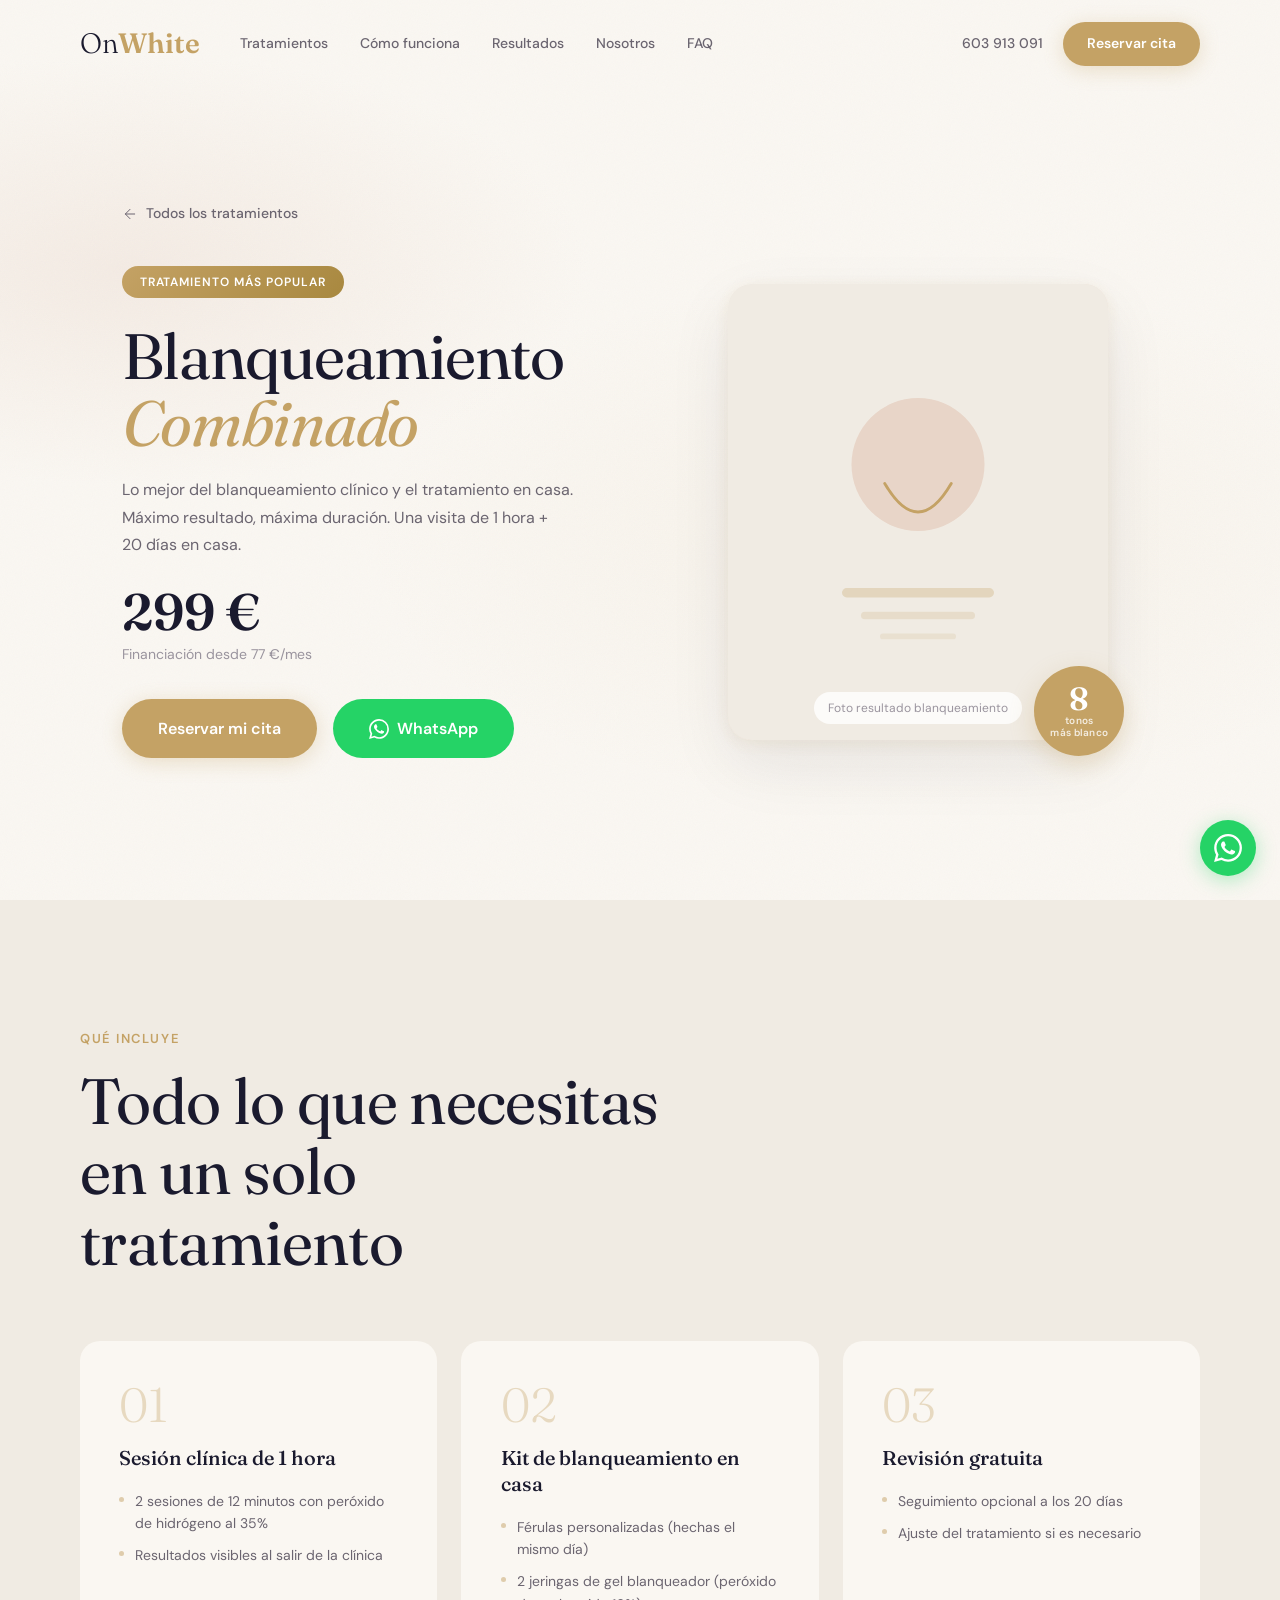
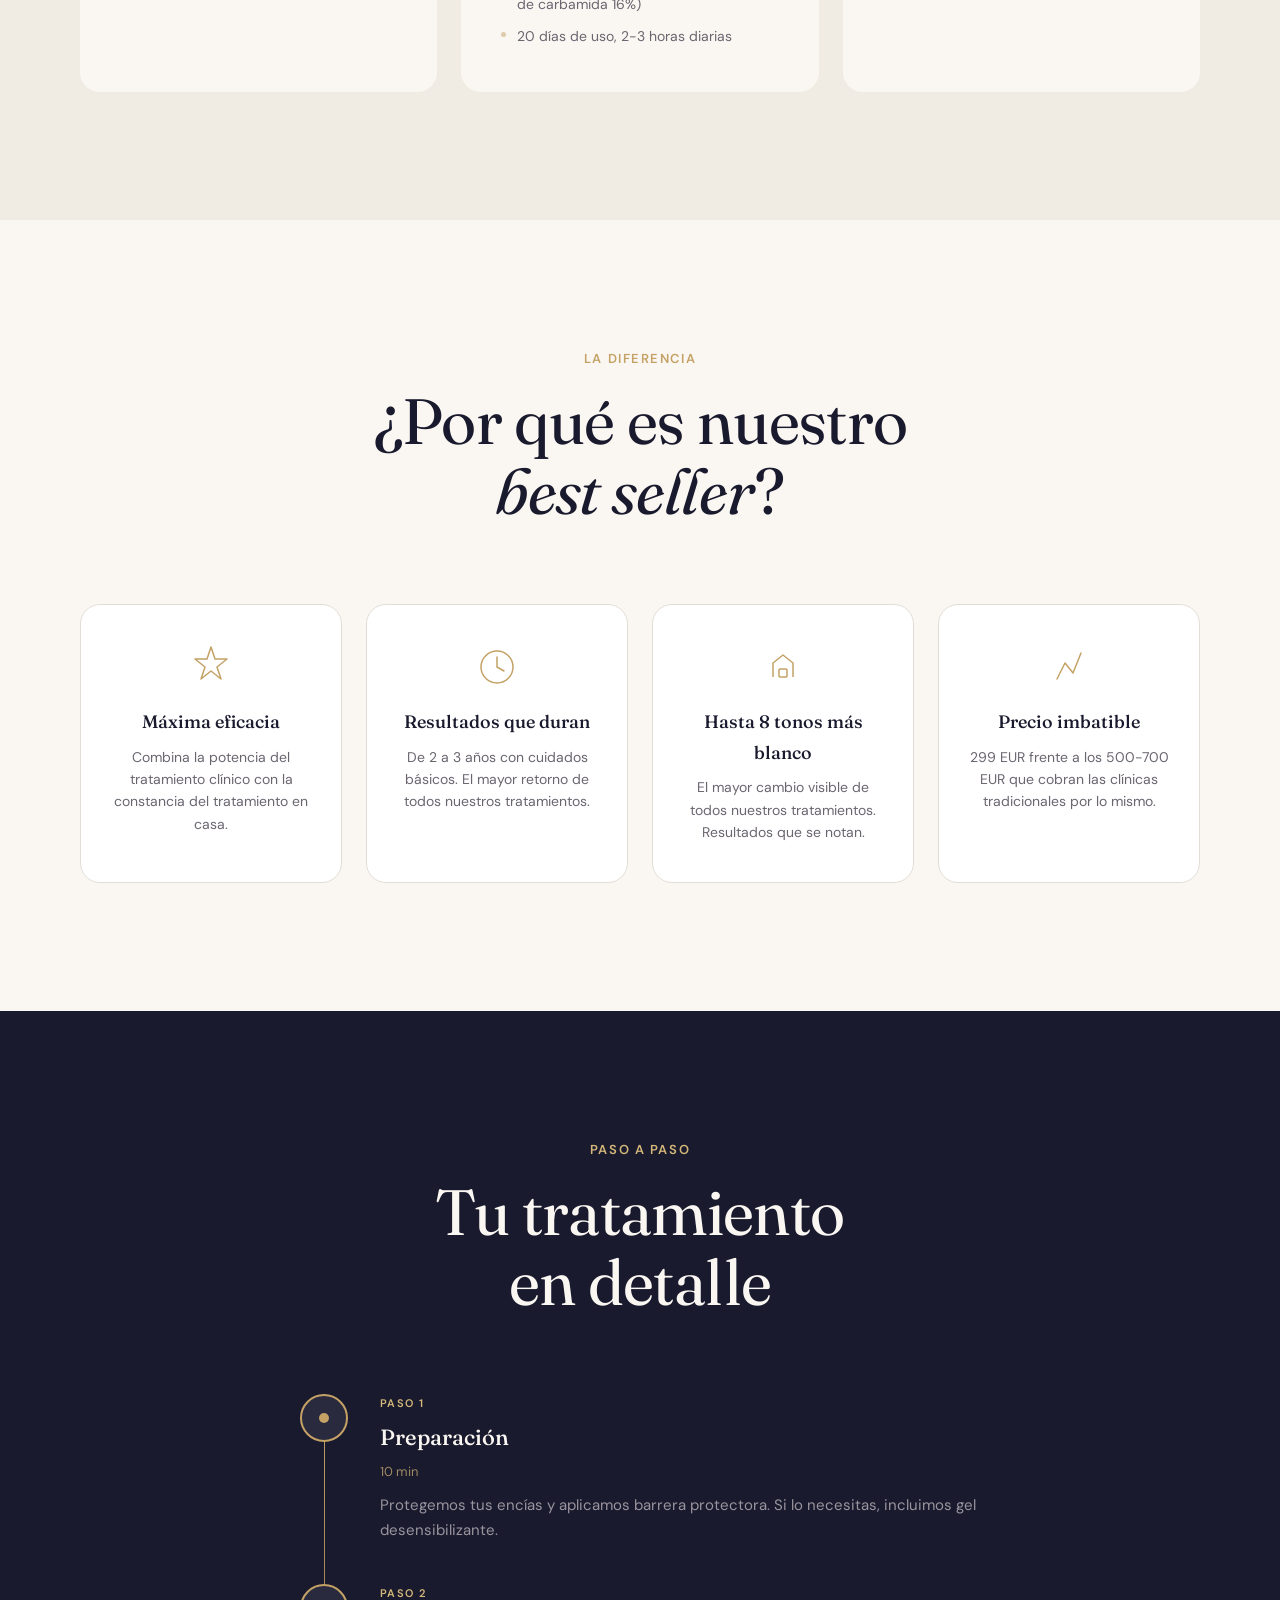
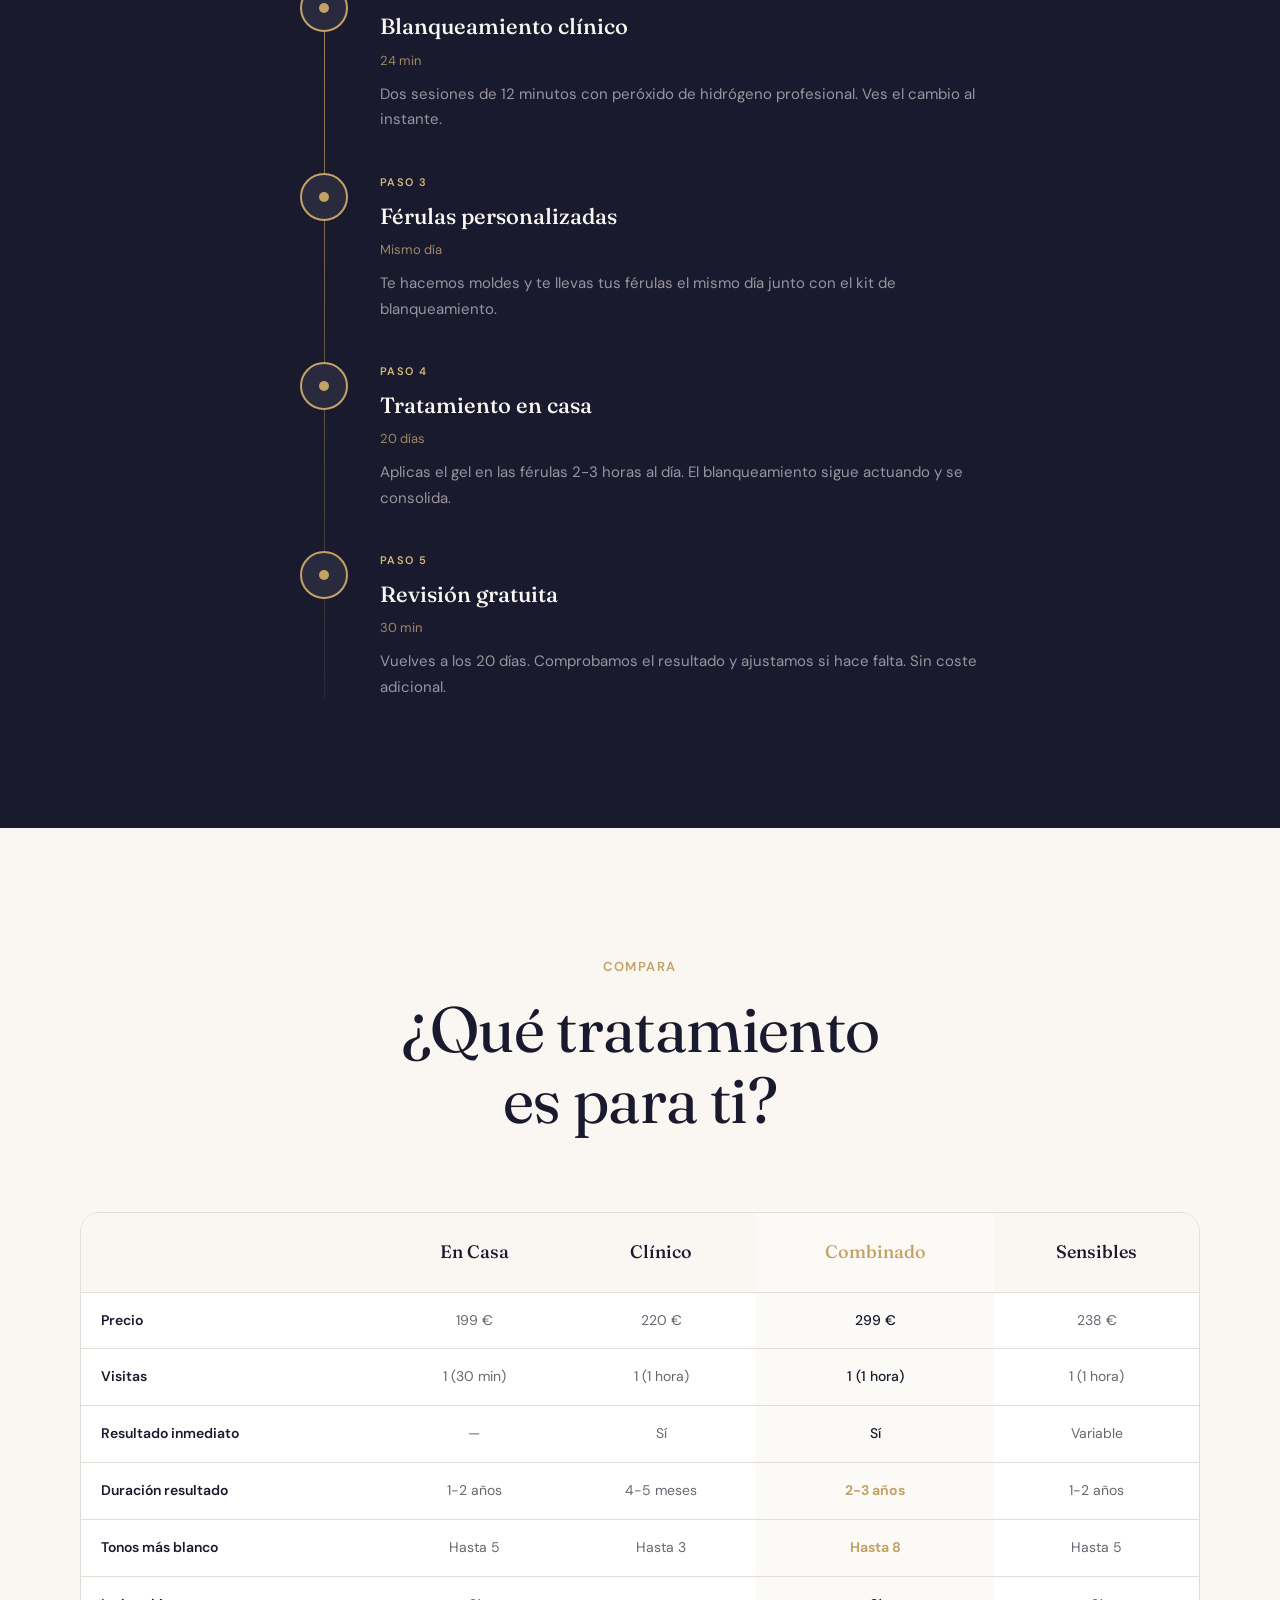
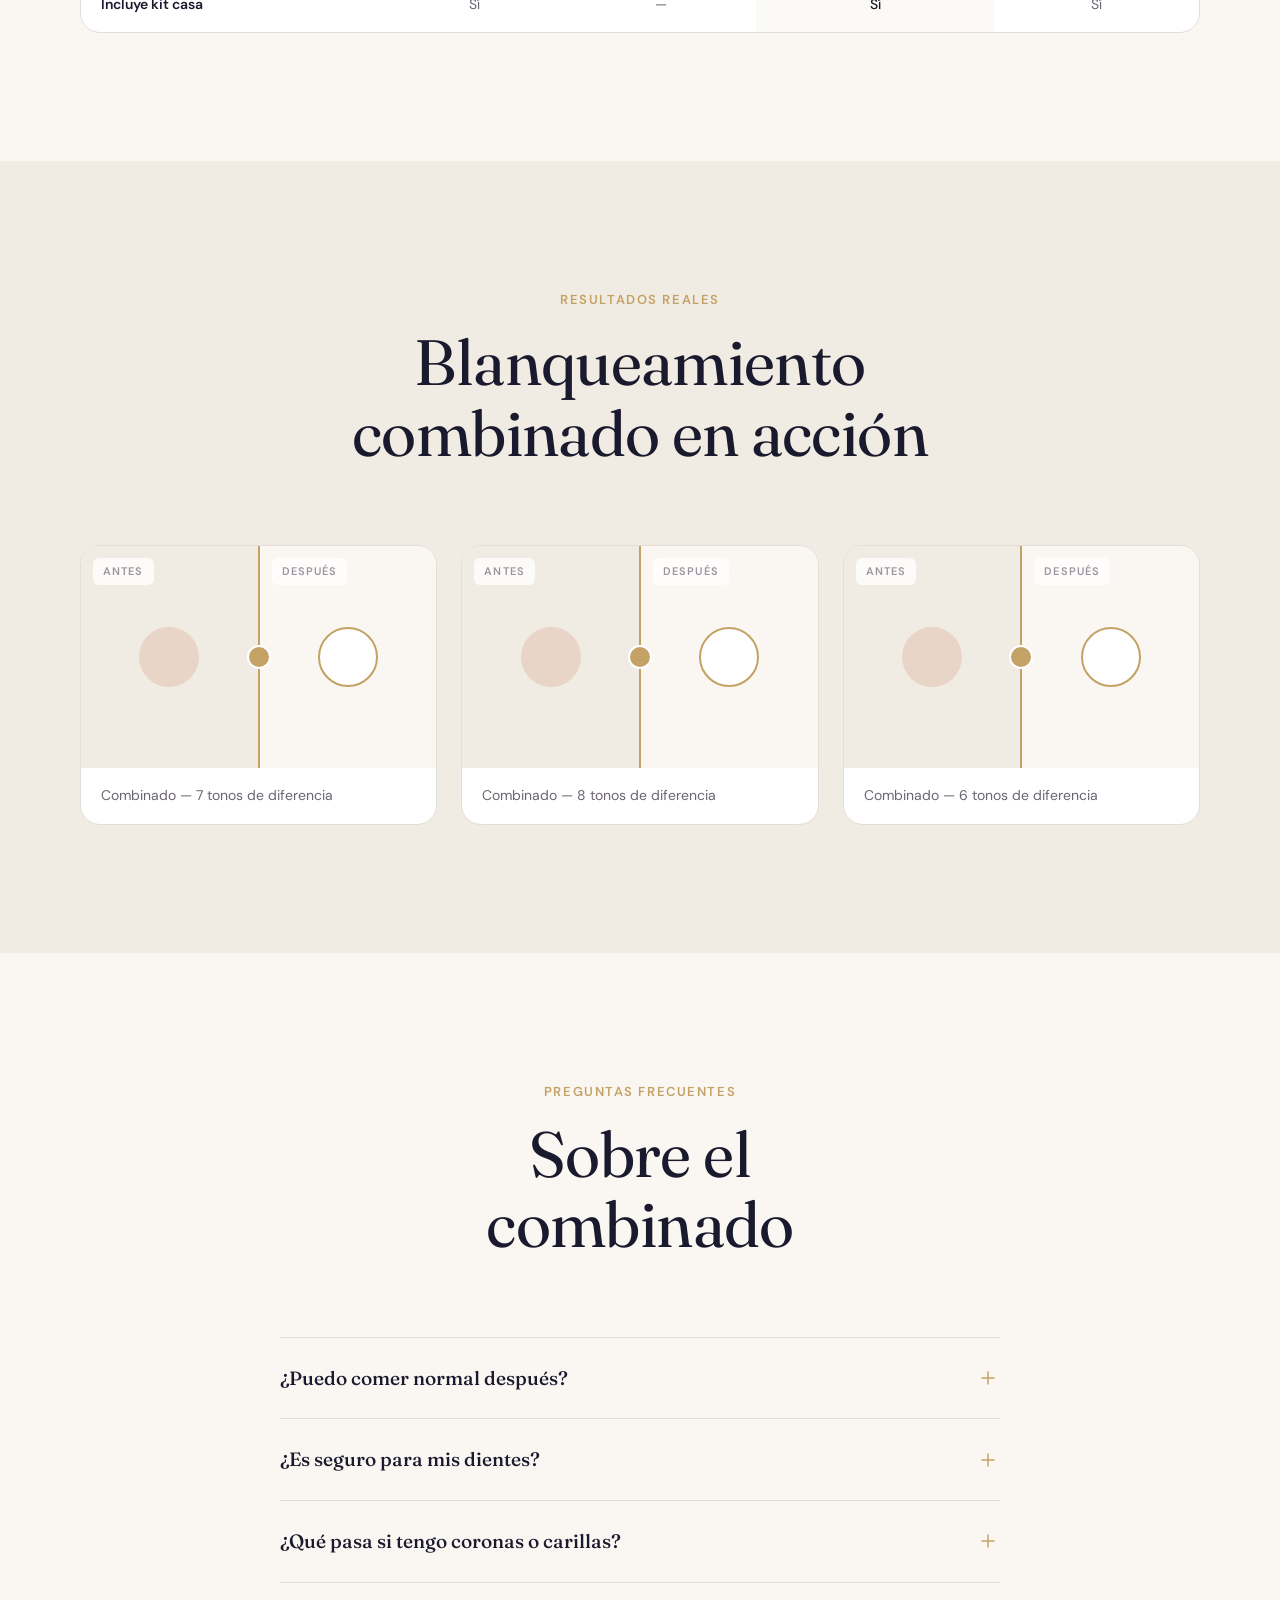
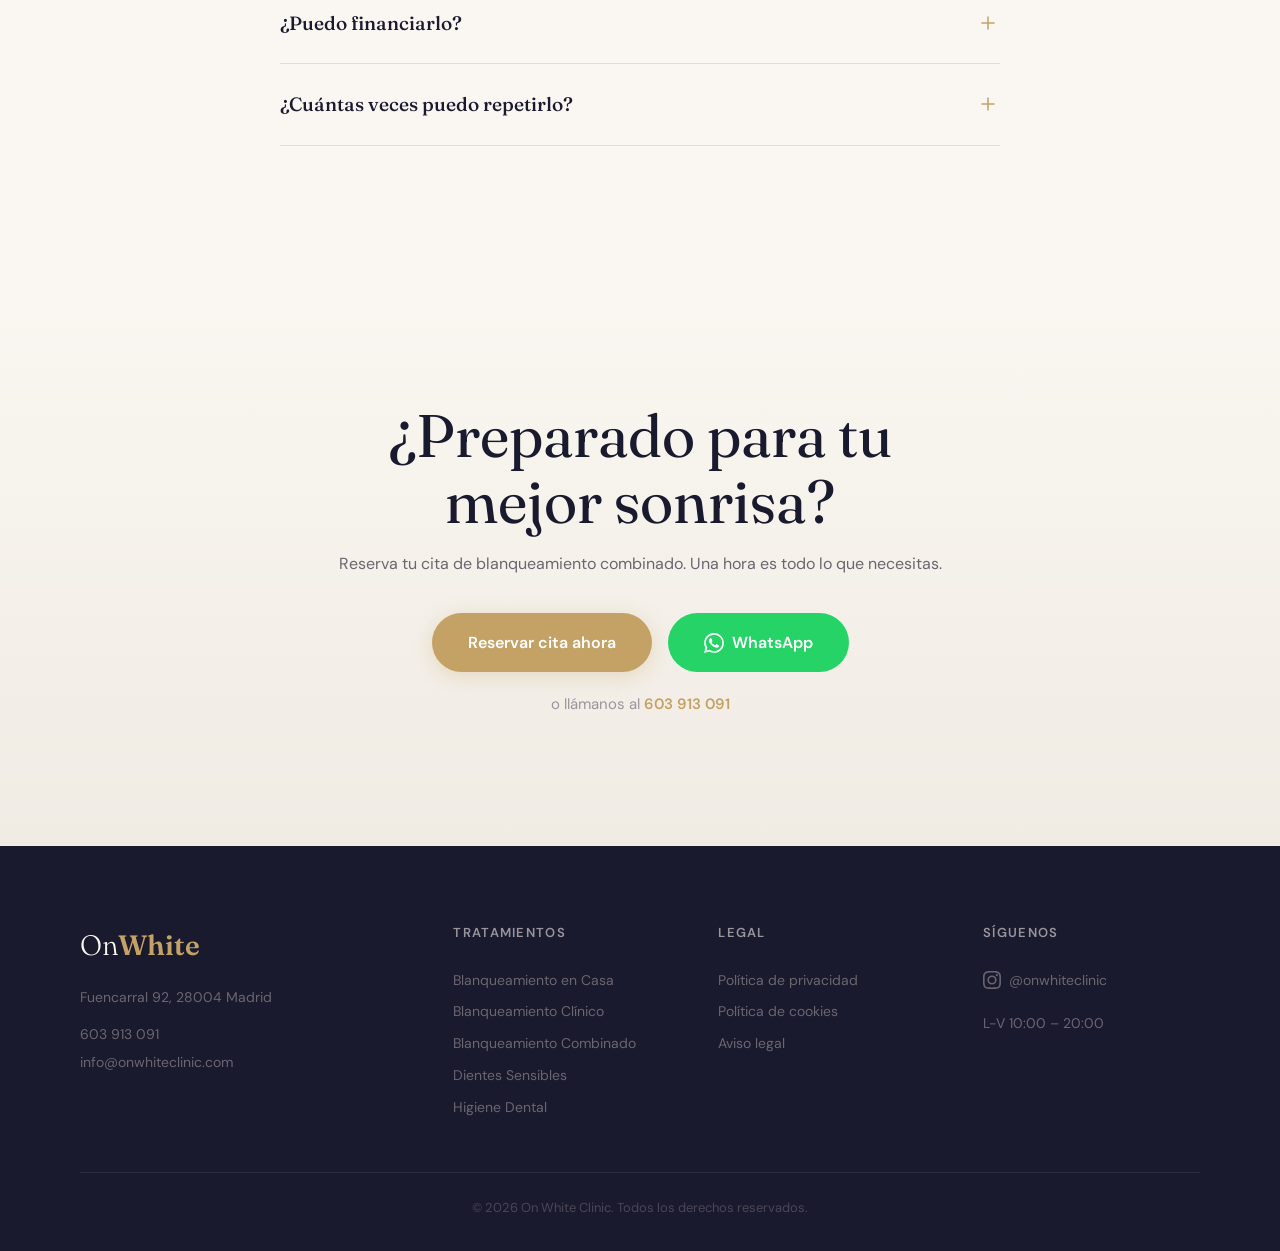
==== prototype/blanqueamiento-combinado.html @ 084575cf "feat: home page + blanqueamiento combinado service page prototype Warm White Luxury design direction" ====
<!DOCTYPE html>
<html lang="es">
<head>
  <meta charset="UTF-8">
  <meta name="viewport" content="width=device-width, initial-scale=1.0">
  <title>Blanqueamiento Combinado — On White Clinic Madrid</title>
  <meta name="description" content="Blanqueamiento combinado: clínico + casa. Hasta 8 tonos más blanco, dura 2-3 años. Desde 299 EUR. Reserva tu cita en On White Clinic Madrid.">
  <link rel="preconnect" href="https://fonts.googleapis.com">
  <link rel="preconnect" href="https://fonts.gstatic.com" crossorigin>
  <link href="https://fonts.googleapis.com/css2?family=Fraunces:ital,opsz,wght@0,9..144,300;0,9..144,400;0,9..144,500;0,9..144,600;0,9..144,700;1,9..144,400;1,9..144,500&family=DM+Sans:ital,wght@0,400;0,500;0,600;0,700;1,400&display=swap" rel="stylesheet">
  <link rel="stylesheet" href="styles.css">
  <link rel="stylesheet" href="service.css">
</head>
<body>

  <!-- Sticky Booking Bar (mobile) -->
  <div class="booking-bar" id="bookingBar">
    <span class="booking-bar__text">Combinado — 299 €</span>
    <a href="#reservar" class="booking-bar__cta">Reservar cita</a>
  </div>

  <!-- Navigation -->
  <header class="header" id="header">
    <div class="header__inner">
      <a href="index.html" class="header__logo">
        <span class="logo-on">On</span><span class="logo-white">White</span>
      </a>
      <nav class="header__nav" id="mainNav">
        <a href="index.html#tratamientos" class="nav-link">Tratamientos</a>
        <a href="index.html#como-funciona" class="nav-link">Cómo funciona</a>
        <a href="index.html#resultados" class="nav-link">Resultados</a>
        <a href="index.html#nosotros" class="nav-link">Nosotros</a>
        <a href="index.html#faq" class="nav-link">FAQ</a>
      </nav>
      <div class="header__actions">
        <a href="tel:+34603913091" class="header__phone">603 913 091</a>
        <a href="#reservar" class="btn btn--gold btn--sm">Reservar cita</a>
      </div>
      <button class="header__burger" id="burger" aria-label="Menú">
        <span></span><span></span><span></span>
      </button>
    </div>
  </header>

  <!-- Mobile Menu -->
  <div class="mobile-menu" id="mobileMenu">
    <nav class="mobile-menu__nav">
      <a href="index.html#tratamientos" class="mobile-menu__link">Tratamientos</a>
      <a href="index.html#como-funciona" class="mobile-menu__link">Cómo funciona</a>
      <a href="index.html#resultados" class="mobile-menu__link">Resultados</a>
      <a href="index.html#nosotros" class="mobile-menu__link">Nosotros</a>
      <a href="index.html#faq" class="mobile-menu__link">FAQ</a>
      <a href="#reservar" class="btn btn--gold btn--lg mobile-menu__cta">Reservar cita</a>
    </nav>
  </div>

  <main>

    <!-- Service Hero -->
    <section class="service-hero">
      <div class="service-hero__texture"></div>
      <div class="container">
        <a href="index.html#tratamientos" class="service-hero__back reveal-up">
          <svg viewBox="0 0 24 24" fill="none" width="16" height="16"><path d="M19 12H5M12 19l-7-7 7-7" stroke="currentColor" stroke-width="1.5" stroke-linecap="round" stroke-linejoin="round"/></svg>
          Todos los tratamientos
        </a>
        <div class="service-hero__grid">
          <div class="service-hero__content">
            <div class="service-hero__badge reveal-up">Tratamiento más popular</div>
            <h1 class="service-hero__title reveal-up" style="animation-delay:.08s">Blanqueamiento<br><span class="service-hero__title-accent">Combinado</span></h1>
            <p class="service-hero__desc reveal-up" style="animation-delay:.16s">Lo mejor del blanqueamiento clínico y el tratamiento en casa. Máximo resultado, máxima duración. Una visita de 1&nbsp;hora + 20&nbsp;días en casa.</p>
            <div class="service-hero__pricing reveal-up" style="animation-delay:.24s">
              <div class="service-hero__price">
                <span class="service-hero__amount">299 €</span>
                <span class="service-hero__finance">Financiación desde 77 €/mes</span>
              </div>
            </div>
            <div class="service-hero__ctas reveal-up" style="animation-delay:.32s">
              <a href="#reservar" class="btn btn--gold btn--lg">Reservar mi cita</a>
              <a href="https://wa.me/34603913091" class="btn btn--whatsapp btn--lg" target="_blank" rel="noopener">
                <svg viewBox="0 0 24 24" fill="currentColor" width="20" height="20"><path d="M17.472 14.382c-.297-.149-1.758-.867-2.03-.967-.273-.099-.471-.148-.67.15-.197.297-.767.966-.94 1.164-.173.199-.347.223-.644.075-.297-.15-1.255-.463-2.39-1.475-.883-.788-1.48-1.761-1.653-2.059-.173-.297-.018-.458.13-.606.134-.133.298-.347.446-.52.149-.174.198-.298.298-.497.099-.198.05-.371-.025-.52-.075-.149-.669-1.612-.916-2.207-.242-.579-.487-.5-.669-.51-.173-.008-.371-.01-.57-.01-.198 0-.52.074-.792.372-.272.297-1.04 1.016-1.04 2.479 0 1.462 1.065 2.875 1.213 3.074.149.198 2.096 3.2 5.077 4.487.709.306 1.262.489 1.694.625.712.227 1.36.195 1.871.118.571-.085 1.758-.719 2.006-1.413.248-.694.248-1.289.173-1.413-.074-.124-.272-.198-.57-.347m-5.421 7.403h-.004a9.87 9.87 0 01-5.031-1.378l-.361-.214-3.741.982.998-3.648-.235-.374a9.86 9.86 0 01-1.51-5.26c.001-5.45 4.436-9.884 9.888-9.884 2.64 0 5.122 1.03 6.988 2.898a9.825 9.825 0 012.893 6.994c-.003 5.45-4.437 9.884-9.885 9.884m8.413-18.297A11.815 11.815 0 0012.05 0C5.495 0 .16 5.335.157 11.892c0 2.096.547 4.142 1.588 5.945L.057 24l6.305-1.654a11.882 11.882 0 005.683 1.448h.005c6.554 0 11.89-5.335 11.893-11.893a11.821 11.821 0 00-3.48-8.413z"/></svg>
                WhatsApp
              </a>
            </div>
          </div>
          <div class="service-hero__visual reveal-up" style="animation-delay:.2s">
            <div class="service-hero__image">
              <div class="service-hero__image-inner">
                <svg viewBox="0 0 400 480" fill="none" xmlns="http://www.w3.org/2000/svg">
                  <rect width="400" height="480" rx="24" fill="#F0EBE3"/>
                  <circle cx="200" cy="190" r="70" fill="#E8D5C8"/>
                  <path d="M165 210 Q200 270 235 210" stroke="#C4A265" stroke-width="3" fill="none" stroke-linecap="round"/>
                  <rect x="120" y="320" width="160" height="10" rx="5" fill="#C4A265" opacity="0.3"/>
                  <rect x="140" y="345" width="120" height="8" rx="4" fill="#C4A265" opacity="0.2"/>
                  <rect x="160" y="368" width="80" height="6" rx="3" fill="#C4A265" opacity="0.15"/>
                </svg>
                <span class="service-hero__image-label">Foto resultado blanqueamiento</span>
              </div>
              <div class="service-hero__image-badge">
                <span class="service-hero__image-badge-number">8</span>
                <span class="service-hero__image-badge-text">tonos<br>más blanco</span>
              </div>
            </div>
          </div>
        </div>
      </div>
    </section>

    <!-- What's Included -->
    <section class="section section--cream">
      <div class="container">
        <div class="section-header section-header--left">
          <p class="section-tag reveal-up">Qué incluye</p>
          <h2 class="section-title reveal-up" style="animation-delay:.08s">Todo lo que necesitas<br>en un solo tratamiento</h2>
        </div>
        <div class="includes-grid">
          <div class="include-card reveal-up" style="animation-delay:.08s">
            <div class="include-card__number">01</div>
            <div class="include-card__content">
              <h3 class="include-card__title">Sesión clínica de 1 hora</h3>
              <ul class="include-card__list">
                <li>2 sesiones de 12 minutos con peróxido de hidrógeno al 35%</li>
                <li>Resultados visibles al salir de la clínica</li>
              </ul>
            </div>
          </div>
          <div class="include-card reveal-up" style="animation-delay:.16s">
            <div class="include-card__number">02</div>
            <div class="include-card__content">
              <h3 class="include-card__title">Kit de blanqueamiento en casa</h3>
              <ul class="include-card__list">
                <li>Férulas personalizadas (hechas el mismo día)</li>
                <li>2 jeringas de gel blanqueador (peróxido de carbamida 16%)</li>
                <li>20 días de uso, 2-3 horas diarias</li>
              </ul>
            </div>
          </div>
          <div class="include-card reveal-up" style="animation-delay:.24s">
            <div class="include-card__number">03</div>
            <div class="include-card__content">
              <h3 class="include-card__title">Revisión gratuita</h3>
              <ul class="include-card__list">
                <li>Seguimiento opcional a los 20 días</li>
                <li>Ajuste del tratamiento si es necesario</li>
              </ul>
            </div>
          </div>
        </div>
      </div>
    </section>

    <!-- Why Combinado -->
    <section class="section">
      <div class="container">
        <div class="section-header">
          <p class="section-tag reveal-up">La diferencia</p>
          <h2 class="section-title reveal-up" style="animation-delay:.08s">¿Por qué es nuestro<br><em>best seller</em>?</h2>
        </div>
        <div class="why-grid">
          <div class="why-card reveal-up" style="animation-delay:.08s">
            <div class="why-card__icon">
              <svg viewBox="0 0 48 48" fill="none"><path d="M24 4l4 12h12l-10 8 4 12-10-8-10 8 4-12L8 16h12z" stroke="currentColor" stroke-width="1.5" stroke-linejoin="round"/></svg>
            </div>
            <h3 class="why-card__title">Máxima eficacia</h3>
            <p class="why-card__desc">Combina la potencia del tratamiento clínico con la constancia del tratamiento en casa.</p>
          </div>
          <div class="why-card reveal-up" style="animation-delay:.16s">
            <div class="why-card__icon">
              <svg viewBox="0 0 48 48" fill="none"><circle cx="24" cy="24" r="16" stroke="currentColor" stroke-width="1.5"/><path d="M24 14v10l7 4" stroke="currentColor" stroke-width="1.5" stroke-linecap="round"/></svg>
            </div>
            <h3 class="why-card__title">Resultados que duran</h3>
            <p class="why-card__desc">De 2 a 3 años con cuidados básicos. El mayor retorno de todos nuestros tratamientos.</p>
          </div>
          <div class="why-card reveal-up" style="animation-delay:.24s">
            <div class="why-card__icon">
              <svg viewBox="0 0 48 48" fill="none"><path d="M14 34V20l10-8 10 8v14" stroke="currentColor" stroke-width="1.5" stroke-linejoin="round"/><rect x="20" y="26" width="8" height="8" rx="1" stroke="currentColor" stroke-width="1.5"/></svg>
            </div>
            <h3 class="why-card__title">Hasta 8 tonos más blanco</h3>
            <p class="why-card__desc">El mayor cambio visible de todos nuestros tratamientos. Resultados que se notan.</p>
          </div>
          <div class="why-card reveal-up" style="animation-delay:.32s">
            <div class="why-card__icon">
              <svg viewBox="0 0 48 48" fill="none"><path d="M12 36l8-16 8 10 8-20" stroke="currentColor" stroke-width="1.5" stroke-linecap="round" stroke-linejoin="round"/></svg>
            </div>
            <h3 class="why-card__title">Precio imbatible</h3>
            <p class="why-card__desc">299 EUR frente a los 500-700 EUR que cobran las clínicas tradicionales por lo mismo.</p>
          </div>
        </div>
      </div>
    </section>

    <!-- Step by Step -->
    <section class="section section--dark">
      <div class="container">
        <div class="section-header">
          <p class="section-tag section-tag--gold reveal-up">Paso a paso</p>
          <h2 class="section-title section-title--light reveal-up" style="animation-delay:.08s">Tu tratamiento<br>en detalle</h2>
        </div>
        <div class="timeline">
          <div class="timeline__line"></div>
          <div class="timeline__item reveal-up" style="animation-delay:.08s">
            <div class="timeline__dot"></div>
            <div class="timeline__card">
              <span class="timeline__step">Paso 1</span>
              <h3 class="timeline__title">Preparación</h3>
              <span class="timeline__duration">10 min</span>
              <p class="timeline__desc">Protegemos tus encías y aplicamos barrera protectora. Si lo necesitas, incluimos gel desensibilizante.</p>
            </div>
          </div>
          <div class="timeline__item reveal-up" style="animation-delay:.16s">
            <div class="timeline__dot"></div>
            <div class="timeline__card">
              <span class="timeline__step">Paso 2</span>
              <h3 class="timeline__title">Blanqueamiento clínico</h3>
              <span class="timeline__duration">24 min</span>
              <p class="timeline__desc">Dos sesiones de 12 minutos con peróxido de hidrógeno profesional. Ves el cambio al instante.</p>
            </div>
          </div>
          <div class="timeline__item reveal-up" style="animation-delay:.24s">
            <div class="timeline__dot"></div>
            <div class="timeline__card">
              <span class="timeline__step">Paso 3</span>
              <h3 class="timeline__title">Férulas personalizadas</h3>
              <span class="timeline__duration">Mismo día</span>
              <p class="timeline__desc">Te hacemos moldes y te llevas tus férulas el mismo día junto con el kit de blanqueamiento.</p>
            </div>
          </div>
          <div class="timeline__item reveal-up" style="animation-delay:.32s">
            <div class="timeline__dot"></div>
            <div class="timeline__card">
              <span class="timeline__step">Paso 4</span>
              <h3 class="timeline__title">Tratamiento en casa</h3>
              <span class="timeline__duration">20 días</span>
              <p class="timeline__desc">Aplicas el gel en las férulas 2-3 horas al día. El blanqueamiento sigue actuando y se consolida.</p>
            </div>
          </div>
          <div class="timeline__item reveal-up" style="animation-delay:.4s">
            <div class="timeline__dot"></div>
            <div class="timeline__card">
              <span class="timeline__step">Paso 5</span>
              <h3 class="timeline__title">Revisión gratuita</h3>
              <span class="timeline__duration">30 min</span>
              <p class="timeline__desc">Vuelves a los 20 días. Comprobamos el resultado y ajustamos si hace falta. Sin coste adicional.</p>
            </div>
          </div>
        </div>
      </div>
    </section>

    <!-- Comparison Table -->
    <section class="section">
      <div class="container">
        <div class="section-header">
          <p class="section-tag reveal-up">Compara</p>
          <h2 class="section-title reveal-up" style="animation-delay:.08s">¿Qué tratamiento<br>es para ti?</h2>
        </div>
        <div class="comparison-wrapper reveal-up" style="animation-delay:.16s">
          <div class="comparison-scroll">
            <table class="comparison-table">
              <thead>
                <tr>
                  <th></th>
                  <th>En Casa</th>
                  <th>Clínico</th>
                  <th class="comparison-table__highlight">Combinado</th>
                  <th>Sensibles</th>
                </tr>
              </thead>
              <tbody>
                <tr>
                  <td class="comparison-table__label">Precio</td>
                  <td>199 €</td>
                  <td>220 €</td>
                  <td class="comparison-table__highlight">299 €</td>
                  <td>238 €</td>
                </tr>
                <tr>
                  <td class="comparison-table__label">Visitas</td>
                  <td>1 (30 min)</td>
                  <td>1 (1 hora)</td>
                  <td class="comparison-table__highlight">1 (1 hora)</td>
                  <td>1 (1 hora)</td>
                </tr>
                <tr>
                  <td class="comparison-table__label">Resultado inmediato</td>
                  <td>—</td>
                  <td>Sí</td>
                  <td class="comparison-table__highlight">Sí</td>
                  <td>Variable</td>
                </tr>
                <tr>
                  <td class="comparison-table__label">Duración resultado</td>
                  <td>1-2 años</td>
                  <td>4-5 meses</td>
                  <td class="comparison-table__highlight"><strong>2-3 años</strong></td>
                  <td>1-2 años</td>
                </tr>
                <tr>
                  <td class="comparison-table__label">Tonos más blanco</td>
                  <td>Hasta 5</td>
                  <td>Hasta 3</td>
                  <td class="comparison-table__highlight"><strong>Hasta 8</strong></td>
                  <td>Hasta 5</td>
                </tr>
                <tr>
                  <td class="comparison-table__label">Incluye kit casa</td>
                  <td>Sí</td>
                  <td>—</td>
                  <td class="comparison-table__highlight">Sí</td>
                  <td>Sí</td>
                </tr>
              </tbody>
            </table>
          </div>
        </div>
      </div>
    </section>

    <!-- Results -->
    <section class="section section--cream">
      <div class="container">
        <div class="section-header">
          <p class="section-tag reveal-up">Resultados reales</p>
          <h2 class="section-title reveal-up" style="animation-delay:.08s">Blanqueamiento<br>combinado en acción</h2>
        </div>
        <div class="results-grid">
          <div class="result-card reveal-up" style="animation-delay:.1s">
            <div class="result-card__before-after">
              <div class="result-card__side result-card__side--before">
                <span class="result-card__label">Antes</span>
                <div class="result-card__img-placeholder"></div>
              </div>
              <div class="result-card__divider"><div class="result-card__divider-handle"></div></div>
              <div class="result-card__side result-card__side--after">
                <span class="result-card__label">Después</span>
                <div class="result-card__img-placeholder result-card__img-placeholder--after"></div>
              </div>
            </div>
            <p class="result-card__caption">Combinado — 7 tonos de diferencia</p>
          </div>
          <div class="result-card reveal-up" style="animation-delay:.2s">
            <div class="result-card__before-after">
              <div class="result-card__side result-card__side--before">
                <span class="result-card__label">Antes</span>
                <div class="result-card__img-placeholder"></div>
              </div>
              <div class="result-card__divider"><div class="result-card__divider-handle"></div></div>
              <div class="result-card__side result-card__side--after">
                <span class="result-card__label">Después</span>
                <div class="result-card__img-placeholder result-card__img-placeholder--after"></div>
              </div>
            </div>
            <p class="result-card__caption">Combinado — 8 tonos de diferencia</p>
          </div>
          <div class="result-card reveal-up" style="animation-delay:.3s">
            <div class="result-card__before-after">
              <div class="result-card__side result-card__side--before">
                <span class="result-card__label">Antes</span>
                <div class="result-card__img-placeholder"></div>
              </div>
              <div class="result-card__divider"><div class="result-card__divider-handle"></div></div>
              <div class="result-card__side result-card__side--after">
                <span class="result-card__label">Después</span>
                <div class="result-card__img-placeholder result-card__img-placeholder--after"></div>
              </div>
            </div>
            <p class="result-card__caption">Combinado — 6 tonos de diferencia</p>
          </div>
        </div>
      </div>
    </section>

    <!-- Service FAQ -->
    <section class="section" id="faq">
      <div class="container container--narrow">
        <div class="section-header">
          <p class="section-tag reveal-up">Preguntas frecuentes</p>
          <h2 class="section-title reveal-up" style="animation-delay:.08s">Sobre el<br>combinado</h2>
        </div>
        <div class="faq-list">
          <div class="faq-item reveal-up" style="animation-delay:.08s">
            <button class="faq-item__question" aria-expanded="false">
              <span>¿Puedo comer normal después?</span>
              <svg class="faq-item__icon" viewBox="0 0 24 24" fill="none"><path d="M12 6v12M6 12h12" stroke="currentColor" stroke-width="1.5" stroke-linecap="round"/></svg>
            </button>
            <div class="faq-item__answer">
              <p>Las primeras 48h recomendamos evitar alimentos con mucho color (café, vino tinto, curry). Después, vida totalmente normal.</p>
            </div>
          </div>
          <div class="faq-item reveal-up" style="animation-delay:.14s">
            <button class="faq-item__question" aria-expanded="false">
              <span>¿Es seguro para mis dientes?</span>
              <svg class="faq-item__icon" viewBox="0 0 24 24" fill="none"><path d="M12 6v12M6 12h12" stroke="currentColor" stroke-width="1.5" stroke-linecap="round"/></svg>
            </button>
            <div class="faq-item__answer">
              <p>Totalmente. Los productos FGM están clínicamente testados y no dañan el esmalte dental. Los usamos desde el primer día de la clínica.</p>
            </div>
          </div>
          <div class="faq-item reveal-up" style="animation-delay:.2s">
            <button class="faq-item__question" aria-expanded="false">
              <span>¿Qué pasa si tengo coronas o carillas?</span>
              <svg class="faq-item__icon" viewBox="0 0 24 24" fill="none"><path d="M12 6v12M6 12h12" stroke="currentColor" stroke-width="1.5" stroke-linecap="round"/></svg>
            </button>
            <div class="faq-item__answer">
              <p>El blanqueamiento solo actúa sobre diente natural. Si tienes restauraciones, te asesoramos en tu cita para encontrar la mejor solución.</p>
            </div>
          </div>
          <div class="faq-item reveal-up" style="animation-delay:.26s">
            <button class="faq-item__question" aria-expanded="false">
              <span>¿Puedo financiarlo?</span>
              <svg class="faq-item__icon" viewBox="0 0 24 24" fill="none"><path d="M12 6v12M6 12h12" stroke="currentColor" stroke-width="1.5" stroke-linecap="round"/></svg>
            </button>
            <div class="faq-item__answer">
              <p>Sí. Desde 77 EUR/mes sin intereses. Te lo gestionamos todo en la clínica en el momento.</p>
            </div>
          </div>
          <div class="faq-item reveal-up" style="animation-delay:.32s">
            <button class="faq-item__question" aria-expanded="false">
              <span>¿Cuántas veces puedo repetirlo?</span>
              <svg class="faq-item__icon" viewBox="0 0 24 24" fill="none"><path d="M12 6v12M6 12h12" stroke="currentColor" stroke-width="1.5" stroke-linecap="round"/></svg>
            </button>
            <div class="faq-item__answer">
              <p>Recomendamos un retoque cada 2-3 años. El esmalte no se ve afectado por el tratamiento.</p>
            </div>
          </div>
        </div>
      </div>
    </section>

    <!-- Final CTA -->
    <section class="section section--cta" id="reservar">
      <div class="container">
        <div class="cta-block reveal-up">
          <h2 class="cta-block__title">¿Preparado para tu<br>mejor sonrisa?</h2>
          <p class="cta-block__desc">Reserva tu cita de blanqueamiento combinado. Una hora es todo lo que necesitas.</p>
          <div class="cta-block__actions">
            <a href="#" class="btn btn--gold btn--lg">Reservar cita ahora</a>
            <a href="https://wa.me/34603913091" class="btn btn--whatsapp btn--lg" target="_blank" rel="noopener">
              <svg viewBox="0 0 24 24" fill="currentColor" width="20" height="20"><path d="M17.472 14.382c-.297-.149-1.758-.867-2.03-.967-.273-.099-.471-.148-.67.15-.197.297-.767.966-.94 1.164-.173.199-.347.223-.644.075-.297-.15-1.255-.463-2.39-1.475-.883-.788-1.48-1.761-1.653-2.059-.173-.297-.018-.458.13-.606.134-.133.298-.347.446-.52.149-.174.198-.298.298-.497.099-.198.05-.371-.025-.52-.075-.149-.669-1.612-.916-2.207-.242-.579-.487-.5-.669-.51-.173-.008-.371-.01-.57-.01-.198 0-.52.074-.792.372-.272.297-1.04 1.016-1.04 2.479 0 1.462 1.065 2.875 1.213 3.074.149.198 2.096 3.2 5.077 4.487.709.306 1.262.489 1.694.625.712.227 1.36.195 1.871.118.571-.085 1.758-.719 2.006-1.413.248-.694.248-1.289.173-1.413-.074-.124-.272-.198-.57-.347m-5.421 7.403h-.004a9.87 9.87 0 01-5.031-1.378l-.361-.214-3.741.982.998-3.648-.235-.374a9.86 9.86 0 01-1.51-5.26c.001-5.45 4.436-9.884 9.888-9.884 2.64 0 5.122 1.03 6.988 2.898a9.825 9.825 0 012.893 6.994c-.003 5.45-4.437 9.884-9.885 9.884m8.413-18.297A11.815 11.815 0 0012.05 0C5.495 0 .16 5.335.157 11.892c0 2.096.547 4.142 1.588 5.945L.057 24l6.305-1.654a11.882 11.882 0 005.683 1.448h.005c6.554 0 11.89-5.335 11.893-11.893a11.821 11.821 0 00-3.48-8.413z"/></svg>
              WhatsApp
            </a>
          </div>
          <p class="cta-block__phone">o llámanos al <a href="tel:+34603913091">603 913 091</a></p>
        </div>
      </div>
    </section>

  </main>

  <!-- Footer -->
  <footer class="footer">
    <div class="container">
      <div class="footer__grid">
        <div class="footer__col footer__col--brand">
          <a href="index.html" class="footer__logo">
            <span class="logo-on">On</span><span class="logo-white">White</span>
          </a>
          <p class="footer__address">Fuencarral 92, 28004 Madrid</p>
          <p class="footer__contact">
            <a href="tel:+34603913091">603 913 091</a><br>
            <a href="mailto:info@onwhiteclinic.com">info@onwhiteclinic.com</a>
          </p>
        </div>
        <div class="footer__col">
          <h4 class="footer__heading">Tratamientos</h4>
          <a href="#" class="footer__link">Blanqueamiento en Casa</a>
          <a href="#" class="footer__link">Blanqueamiento Clínico</a>
          <a href="blanqueamiento-combinado.html" class="footer__link">Blanqueamiento Combinado</a>
          <a href="#" class="footer__link">Dientes Sensibles</a>
          <a href="#" class="footer__link">Higiene Dental</a>
        </div>
        <div class="footer__col">
          <h4 class="footer__heading">Legal</h4>
          <a href="#" class="footer__link">Política de privacidad</a>
          <a href="#" class="footer__link">Política de cookies</a>
          <a href="#" class="footer__link">Aviso legal</a>
        </div>
        <div class="footer__col">
          <h4 class="footer__heading">Síguenos</h4>
          <a href="https://www.instagram.com/onwhiteclinic/" class="footer__link footer__link--social" target="_blank" rel="noopener">
            <svg viewBox="0 0 24 24" fill="currentColor" width="18" height="18"><path d="M12 2.163c3.204 0 3.584.012 4.85.07 3.252.148 4.771 1.691 4.919 4.919.058 1.265.069 1.645.069 4.849 0 3.205-.012 3.584-.069 4.849-.149 3.225-1.664 4.771-4.919 4.919-1.266.058-1.644.07-4.85.07-3.204 0-3.584-.012-4.849-.07-3.26-.149-4.771-1.699-4.919-4.92-.058-1.265-.07-1.644-.07-4.849 0-3.204.013-3.583.07-4.849.149-3.227 1.664-4.771 4.919-4.919 1.266-.057 1.645-.069 4.849-.069zM12 0C8.741 0 8.333.014 7.053.072 2.695.272.273 2.69.073 7.052.014 8.333 0 8.741 0 12c0 3.259.014 3.668.072 4.948.2 4.358 2.618 6.78 6.98 6.98C8.333 23.986 8.741 24 12 24c3.259 0 3.668-.014 4.948-.072 4.354-.2 6.782-2.618 6.979-6.98.059-1.28.073-1.689.073-4.948 0-3.259-.014-3.667-.072-4.947-.196-4.354-2.617-6.78-6.979-6.98C15.668.014 15.259 0 12 0zm0 5.838a6.162 6.162 0 100 12.324 6.162 6.162 0 000-12.324zM12 16a4 4 0 110-8 4 4 0 010 8zm6.406-11.845a1.44 1.44 0 100 2.881 1.44 1.44 0 000-2.881z"/></svg>
            @onwhiteclinic
          </a>
          <p class="footer__hours">L-V 10:00 – 20:00</p>
        </div>
      </div>
      <div class="footer__bottom">
        <p>&copy; 2026 On White Clinic. Todos los derechos reservados.</p>
      </div>
    </div>
  </footer>

  <!-- WhatsApp Floating -->
  <a href="https://wa.me/34603913091" class="whatsapp-float" target="_blank" rel="noopener" aria-label="Contactar por WhatsApp">
    <svg viewBox="0 0 24 24" fill="currentColor"><path d="M17.472 14.382c-.297-.149-1.758-.867-2.03-.967-.273-.099-.471-.148-.67.15-.197.297-.767.966-.94 1.164-.173.199-.347.223-.644.075-.297-.15-1.255-.463-2.39-1.475-.883-.788-1.48-1.761-1.653-2.059-.173-.297-.018-.458.13-.606.134-.133.298-.347.446-.52.149-.174.198-.298.298-.497.099-.198.05-.371-.025-.52-.075-.149-.669-1.612-.916-2.207-.242-.579-.487-.5-.669-.51-.173-.008-.371-.01-.57-.01-.198 0-.52.074-.792.372-.272.297-1.04 1.016-1.04 2.479 0 1.462 1.065 2.875 1.213 3.074.149.198 2.096 3.2 5.077 4.487.709.306 1.262.489 1.694.625.712.227 1.36.195 1.871.118.571-.085 1.758-.719 2.006-1.413.248-.694.248-1.289.173-1.413-.074-.124-.272-.198-.57-.347m-5.421 7.403h-.004a9.87 9.87 0 01-5.031-1.378l-.361-.214-3.741.982.998-3.648-.235-.374a9.86 9.86 0 01-1.51-5.26c.001-5.45 4.436-9.884 9.888-9.884 2.64 0 5.122 1.03 6.988 2.898a9.825 9.825 0 012.893 6.994c-.003 5.45-4.437 9.884-9.885 9.884m8.413-18.297A11.815 11.815 0 0012.05 0C5.495 0 .16 5.335.157 11.892c0 2.096.547 4.142 1.588 5.945L.057 24l6.305-1.654a11.882 11.882 0 005.683 1.448h.005c6.554 0 11.89-5.335 11.893-11.893a11.821 11.821 0 00-3.48-8.413z"/></svg>
  </a>

  <script src="main.js"></script>
</body>
</html>
---- prototype/styles.css ----
/* ============================================
   ON WHITE CLINIC — Warm White Luxury
   ============================================ */

/* --- Tokens --- */
:root {
  --white: #FFFFFF;
  --off-white: #FAF7F2;
  --cream: #F0EBE3;
  --blush: #E8D5C8;
  --gold: #C4A265;
  --gold-dark: #A8883F;
  --gold-light: #D4B87A;
  --charcoal: #1A1A2E;
  --charcoal-soft: #2A2A3E;
  --grey: #6B6570;
  --grey-light: #9A949E;
  --grey-border: #E2DDD6;

  --font-heading: 'Fraunces', Georgia, serif;
  --font-body: 'DM Sans', system-ui, sans-serif;

  --ease-out-expo: cubic-bezier(0.16, 1, 0.3, 1);
  --ease-spring: cubic-bezier(0.34, 1.56, 0.64, 1);

  --container: 1200px;
  --container-narrow: 800px;
  --section-py: clamp(80px, 10vw, 140px);
  --gap: clamp(16px, 2vw, 24px);
}

/* --- Reset --- */
*, *::before, *::after { box-sizing: border-box; margin: 0; padding: 0; }
html { scroll-behavior: smooth; -webkit-font-smoothing: antialiased; }
body {
  font-family: var(--font-body);
  font-size: 16px;
  line-height: 1.7;
  color: var(--charcoal);
  background: var(--off-white);
  overflow-x: hidden;
}
a { color: inherit; text-decoration: none; }
ul { list-style: none; }
img { max-width: 100%; display: block; }
button { cursor: pointer; border: none; background: none; font: inherit; color: inherit; }

/* --- Container --- */
.container { max-width: var(--container); margin: 0 auto; padding: 0 clamp(20px, 4vw, 40px); }
.container--narrow { max-width: var(--container-narrow); }

/* --- Typography --- */
.section-tag {
  font-family: var(--font-body);
  font-size: 13px;
  font-weight: 600;
  letter-spacing: 0.12em;
  text-transform: uppercase;
  color: var(--gold);
  margin-bottom: 16px;
}
.section-tag--gold { color: var(--gold-light); }
.section-title {
  font-family: var(--font-heading);
  font-size: clamp(36px, 5vw, 64px);
  font-weight: 400;
  line-height: 1.1;
  letter-spacing: -0.01em;
  color: var(--charcoal);
  margin-bottom: 20px;
  font-optical-sizing: auto;
}
.section-title--light { color: var(--off-white); }
.section-desc {
  font-size: clamp(16px, 1.2vw, 19px);
  color: var(--grey);
  max-width: 560px;
  line-height: 1.7;
}
.section-header { text-align: center; margin-bottom: clamp(48px, 6vw, 80px); }
.section-header .section-desc { margin: 0 auto; }
.section-header--left { text-align: left; max-width: 600px; margin-bottom: clamp(40px, 5vw, 64px); }

/* --- Sections --- */
.section { padding: var(--section-py) 0; }
.section--cream { background: var(--cream); }
.section--dark { background: var(--charcoal); }

/* --- Buttons --- */
.btn {
  display: inline-flex;
  align-items: center;
  justify-content: center;
  gap: 8px;
  font-family: var(--font-body);
  font-weight: 600;
  font-size: 15px;
  border-radius: 100px;
  padding: 14px 32px;
  transition: transform 0.4s var(--ease-spring), background 0.3s ease, color 0.3s ease, box-shadow 0.3s ease;
  white-space: nowrap;
}
.btn:hover { transform: translateY(-2px); }
.btn:active { transform: translateY(0) scale(0.98); }
.btn:focus-visible { outline: 2px solid var(--gold); outline-offset: 3px; }

.btn--gold {
  background: var(--gold);
  color: var(--white);
  box-shadow: 0 4px 20px rgba(196, 162, 101, 0.3);
}
.btn--gold:hover { background: var(--gold-dark); box-shadow: 0 6px 28px rgba(196, 162, 101, 0.4); }

.btn--outline {
  border: 1.5px solid var(--grey-border);
  color: var(--charcoal);
  background: transparent;
}
.btn--outline:hover { border-color: var(--gold); color: var(--gold); }

.btn--whatsapp {
  background: #25D366;
  color: var(--white);
}
.btn--whatsapp:hover { background: #1EBE57; }
.btn--whatsapp svg { flex-shrink: 0; }

.btn--sm { padding: 10px 24px; font-size: 14px; }
.btn--lg { padding: 16px 36px; font-size: 16px; }
.btn--full { width: 100%; }

/* ============================================
   HEADER
   ============================================ */
.header {
  position: fixed;
  top: 0;
  left: 0;
  right: 0;
  z-index: 100;
  transition: background 0.4s ease, box-shadow 0.4s ease, padding 0.4s ease;
  padding: 20px 0;
}
.header.scrolled {
  background: rgba(250, 247, 242, 0.92);
  backdrop-filter: blur(20px);
  -webkit-backdrop-filter: blur(20px);
  box-shadow: 0 1px 0 var(--grey-border);
  padding: 12px 0;
}
.header__inner {
  max-width: var(--container);
  margin: 0 auto;
  padding: 0 clamp(20px, 4vw, 40px);
  display: flex;
  align-items: center;
  gap: 40px;
}
.header__logo { flex-shrink: 0; }
.logo-on {
  font-family: var(--font-heading);
  font-weight: 300;
  font-size: 28px;
  color: var(--charcoal);
}
.logo-white {
  font-family: var(--font-heading);
  font-weight: 600;
  font-size: 28px;
  color: var(--gold);
}
.header__nav { display: flex; gap: 32px; flex: 1; }
.nav-link {
  font-size: 14px;
  font-weight: 500;
  color: var(--grey);
  transition: color 0.3s ease;
  position: relative;
}
.nav-link::after {
  content: '';
  position: absolute;
  bottom: -4px;
  left: 0;
  width: 0;
  height: 1.5px;
  background: var(--gold);
  transition: width 0.3s var(--ease-out-expo);
}
.nav-link:hover { color: var(--charcoal); }
.nav-link:hover::after { width: 100%; }

.header__actions { display: flex; align-items: center; gap: 20px; }
.header__phone {
  font-size: 14px;
  font-weight: 500;
  color: var(--grey);
  transition: color 0.3s ease;
}
.header__phone:hover { color: var(--gold); }

.header__burger { display: none; width: 32px; height: 24px; position: relative; z-index: 110; }
.header__burger span {
  display: block;
  width: 100%;
  height: 2px;
  background: var(--charcoal);
  position: absolute;
  left: 0;
  transition: transform 0.4s var(--ease-out-expo), opacity 0.3s ease;
}
.header__burger span:nth-child(1) { top: 0; }
.header__burger span:nth-child(2) { top: 50%; transform: translateY(-50%); }
.header__burger span:nth-child(3) { bottom: 0; }
.header__burger.active span:nth-child(1) { transform: translateY(11px) rotate(45deg); }
.header__burger.active span:nth-child(2) { opacity: 0; }
.header__burger.active span:nth-child(3) { transform: translateY(-11px) rotate(-45deg); }

/* Mobile Menu */
.mobile-menu {
  position: fixed;
  inset: 0;
  z-index: 99;
  background: var(--off-white);
  display: flex;
  align-items: center;
  justify-content: center;
  opacity: 0;
  pointer-events: none;
  transition: opacity 0.4s ease;
}
.mobile-menu.active { opacity: 1; pointer-events: all; }
.mobile-menu__nav { display: flex; flex-direction: column; align-items: center; gap: 24px; }
.mobile-menu__link {
  font-family: var(--font-heading);
  font-size: 32px;
  font-weight: 400;
  color: var(--charcoal);
  transition: color 0.3s ease;
}
.mobile-menu__link:hover { color: var(--gold); }
.mobile-menu__cta { margin-top: 16px; }
.mobile-menu__phone { font-size: 16px; color: var(--grey); margin-top: 8px; }

/* ============================================
   HERO
   ============================================ */
.hero {
  min-height: 100vh;
  display: flex;
  flex-direction: column;
  justify-content: center;
  position: relative;
  padding: 120px 0 40px;
  overflow: hidden;
}
.hero__texture {
  position: absolute;
  inset: 0;
  background:
    radial-gradient(ellipse 80% 60% at 20% 80%, rgba(232, 213, 200, 0.4) 0%, transparent 70%),
    radial-gradient(ellipse 60% 50% at 80% 20%, rgba(196, 162, 101, 0.08) 0%, transparent 60%);
  pointer-events: none;
}
.hero__texture::after {
  content: '';
  position: absolute;
  inset: 0;
  background-image: url("data:image/svg+xml,%3Csvg viewBox='0 0 256 256' xmlns='http://www.w3.org/2000/svg'%3E%3Cfilter id='n'%3E%3CfeTurbulence type='fractalNoise' baseFrequency='0.9' numOctaves='4' stitchTiles='stitch'/%3E%3C/filter%3E%3Crect width='100%25' height='100%25' filter='url(%23n)' opacity='0.03'/%3E%3C/svg%3E");
  background-size: 256px 256px;
  pointer-events: none;
}

.hero__content {
  max-width: var(--container);
  margin: 0 auto;
  padding: 0 clamp(20px, 4vw, 40px);
  display: grid;
  grid-template-columns: 1fr 1fr;
  gap: clamp(40px, 6vw, 80px);
  align-items: center;
}
.hero__pre {
  font-size: 13px;
  font-weight: 600;
  letter-spacing: 0.1em;
  text-transform: uppercase;
  color: var(--gold);
  margin-bottom: 24px;
}
.hero__title {
  font-family: var(--font-heading);
  font-size: clamp(42px, 5.5vw, 76px);
  font-weight: 400;
  line-height: 1.05;
  letter-spacing: -0.02em;
  color: var(--charcoal);
  margin-bottom: 24px;
  font-optical-sizing: auto;
}
.hero__title-accent {
  font-style: italic;
  color: var(--gold);
}
.hero__sub {
  font-size: clamp(17px, 1.3vw, 20px);
  color: var(--grey);
  max-width: 480px;
  margin-bottom: 36px;
  line-height: 1.7;
}
.hero__ctas { display: flex; gap: 16px; flex-wrap: wrap; }

.hero__right { display: flex; justify-content: center; }
.hero__image-wrapper {
  position: relative;
  width: 100%;
  max-width: 400px;
}
.hero__image-placeholder {
  position: relative;
  border-radius: 24px;
  overflow: hidden;
  aspect-ratio: 4/5;
  background: linear-gradient(135deg, var(--cream) 0%, var(--blush) 100%);
  display: flex;
  flex-direction: column;
  align-items: center;
  justify-content: center;
  box-shadow:
    0 20px 60px rgba(26, 26, 46, 0.08),
    0 4px 16px rgba(196, 162, 101, 0.12);
}
.hero__image-placeholder svg { width: 80%; opacity: 0.6; }
.hero__image-label {
  position: absolute;
  bottom: 20px;
  left: 50%;
  transform: translateX(-50%);
  font-size: 12px;
  color: var(--grey-light);
  background: rgba(255,255,255,0.8);
  padding: 6px 14px;
  border-radius: 20px;
  white-space: nowrap;
}
.hero__image-wrapper::before {
  content: '';
  position: absolute;
  top: -20px;
  right: -20px;
  width: 120px;
  height: 120px;
  border: 1.5px solid var(--gold);
  border-radius: 20px;
  opacity: 0.3;
  pointer-events: none;
}
.hero__image-wrapper::after {
  content: '';
  position: absolute;
  bottom: -16px;
  left: -16px;
  width: 80px;
  height: 80px;
  background: var(--gold);
  border-radius: 16px;
  opacity: 0.1;
  pointer-events: none;
}

.hero__trust {
  max-width: var(--container);
  margin: clamp(40px, 6vw, 80px) auto 0;
  padding: 0 clamp(20px, 4vw, 40px);
  display: flex;
  align-items: center;
  gap: clamp(24px, 4vw, 48px);
  justify-content: center;
}
.trust-item { text-align: center; }
.trust-item__number {
  display: block;
  font-family: var(--font-heading);
  font-size: clamp(24px, 2.5vw, 32px);
  font-weight: 500;
  color: var(--charcoal);
  line-height: 1.2;
}
.trust-item__label {
  font-size: 13px;
  color: var(--grey-light);
  letter-spacing: 0.04em;
}
.trust-divider {
  width: 1px;
  height: 40px;
  background: var(--grey-border);
  flex-shrink: 0;
}

/* ============================================
   FEATURES
   ============================================ */
.features-grid {
  display: grid;
  grid-template-columns: repeat(2, 1fr);
  gap: var(--gap);
}
.feature-card {
  background: var(--off-white);
  border-radius: 20px;
  padding: clamp(28px, 3vw, 40px);
  transition: transform 0.5s var(--ease-out-expo), box-shadow 0.5s ease;
  border: 1px solid transparent;
}
.feature-card:hover {
  transform: translateY(-4px);
  box-shadow: 0 16px 48px rgba(26, 26, 46, 0.06);
  border-color: var(--grey-border);
}
.feature-card__icon {
  width: 48px;
  height: 48px;
  color: var(--gold);
  margin-bottom: 20px;
}
.feature-card__title {
  font-family: var(--font-heading);
  font-size: 22px;
  font-weight: 500;
  margin-bottom: 10px;
  line-height: 1.3;
}
.feature-card__desc {
  font-size: 15px;
  color: var(--grey);
  line-height: 1.7;
}

/* ============================================
   TREATMENTS
   ============================================ */
.treatments-grid {
  display: grid;
  grid-template-columns: repeat(4, 1fr);
  gap: var(--gap);
}
.treatment-card {
  background: var(--white);
  border-radius: 20px;
  padding: clamp(24px, 2.5vw, 32px);
  display: flex;
  flex-direction: column;
  transition: transform 0.5s var(--ease-out-expo), box-shadow 0.5s ease;
  border: 1px solid var(--grey-border);
  position: relative;
}
.treatment-card:hover {
  transform: translateY(-6px);
  box-shadow: 0 20px 56px rgba(26, 26, 46, 0.08);
}
.treatment-card--featured {
  border-color: var(--gold);
  background: linear-gradient(180deg, var(--white) 0%, rgba(196, 162, 101, 0.04) 100%);
  box-shadow: 0 8px 32px rgba(196, 162, 101, 0.12);
}
.treatment-card--featured:hover {
  box-shadow: 0 20px 56px rgba(196, 162, 101, 0.2);
}
.treatment-card__badge {
  position: absolute;
  top: -12px;
  left: 50%;
  transform: translateX(-50%);
  background: var(--gold);
  color: var(--white);
  font-size: 12px;
  font-weight: 600;
  padding: 4px 16px;
  border-radius: 100px;
  white-space: nowrap;
  letter-spacing: 0.04em;
}
.treatment-card__header { margin-bottom: 20px; }
.treatment-card__tag {
  font-size: 12px;
  font-weight: 600;
  letter-spacing: 0.1em;
  text-transform: uppercase;
  color: var(--gold);
  margin-bottom: 8px;
  display: block;
}
.treatment-card__name {
  font-family: var(--font-heading);
  font-size: clamp(22px, 2vw, 26px);
  font-weight: 500;
  margin-bottom: 8px;
  line-height: 1.2;
}
.treatment-card__amount {
  font-family: var(--font-heading);
  font-size: 28px;
  font-weight: 600;
  color: var(--charcoal);
}
.treatment-card__features {
  flex: 1;
  margin-bottom: 16px;
}
.treatment-card__features li {
  font-size: 14px;
  color: var(--grey);
  padding: 6px 0;
  border-bottom: 1px solid rgba(226, 221, 214, 0.5);
  padding-left: 18px;
  position: relative;
}
.treatment-card__features li::before {
  content: '';
  position: absolute;
  left: 0;
  top: 12px;
  width: 6px;
  height: 6px;
  border-radius: 50%;
  background: var(--gold);
  opacity: 0.5;
}
.treatment-card__features li:last-child { border-bottom: none; }
.treatment-card__ideal {
  font-size: 13px;
  color: var(--grey-light);
  font-style: italic;
  margin-bottom: 20px;
  line-height: 1.5;
}
.treatment-card--small { grid-column: span 1; }

/* ============================================
   STEPS
   ============================================ */
.steps {
  display: grid;
  grid-template-columns: repeat(3, 1fr);
  gap: clamp(24px, 4vw, 48px);
}
.step {
  text-align: center;
}
.step__number {
  font-family: var(--font-heading);
  font-size: clamp(48px, 5vw, 72px);
  font-weight: 300;
  color: var(--gold);
  opacity: 0.4;
  line-height: 1;
  margin-bottom: 20px;
}
.step__title {
  font-family: var(--font-heading);
  font-size: 22px;
  font-weight: 500;
  color: var(--off-white);
  margin-bottom: 12px;
}
.step__desc {
  font-size: 15px;
  color: var(--grey-light);
  line-height: 1.7;
  max-width: 300px;
  margin: 0 auto;
}

/* ============================================
   RESULTS
   ============================================ */
.results-grid {
  display: grid;
  grid-template-columns: repeat(3, 1fr);
  gap: var(--gap);
}
.result-card {
  background: var(--white);
  border-radius: 20px;
  overflow: hidden;
  border: 1px solid var(--grey-border);
  transition: transform 0.5s var(--ease-out-expo), box-shadow 0.5s ease;
}
.result-card:hover {
  transform: translateY(-4px);
  box-shadow: 0 16px 48px rgba(26, 26, 46, 0.06);
}
.result-card__before-after {
  display: flex;
  aspect-ratio: 16/10;
}
.result-card__side { flex: 1; position: relative; display: flex; align-items: center; justify-content: center; }
.result-card__side--before { background: var(--cream); }
.result-card__side--after { background: var(--off-white); }
.result-card__label {
  position: absolute;
  top: 12px;
  left: 12px;
  font-size: 11px;
  font-weight: 600;
  letter-spacing: 0.1em;
  text-transform: uppercase;
  color: var(--grey-light);
  background: rgba(255,255,255,0.8);
  padding: 4px 10px;
  border-radius: 6px;
}
.result-card__img-placeholder {
  width: 60px;
  height: 60px;
  border-radius: 50%;
  background: var(--blush);
}
.result-card__img-placeholder--after { background: var(--white); border: 2px solid var(--gold); }
.result-card__divider {
  width: 2px;
  background: var(--gold);
  position: relative;
  z-index: 2;
}
.result-card__divider-handle {
  position: absolute;
  top: 50%;
  left: 50%;
  transform: translate(-50%, -50%);
  width: 24px;
  height: 24px;
  background: var(--gold);
  border-radius: 50%;
  border: 2px solid var(--white);
}
.result-card__caption {
  padding: 16px 20px;
  font-size: 14px;
  color: var(--grey);
}

/* ============================================
   VALUES
   ============================================ */
.values-grid {
  display: grid;
  grid-template-columns: repeat(4, 1fr);
  gap: var(--gap);
}
.value-card {
  text-align: center;
  padding: clamp(24px, 3vw, 40px) clamp(16px, 2vw, 24px);
  background: var(--off-white);
  border-radius: 20px;
  transition: transform 0.5s var(--ease-out-expo);
}
.value-card:hover { transform: translateY(-4px); }
.value-card__icon {
  width: 56px;
  height: 56px;
  margin: 0 auto 16px;
  color: var(--gold);
}
.value-card__title {
  font-family: var(--font-heading);
  font-size: 18px;
  font-weight: 500;
  margin-bottom: 8px;
}
.value-card__desc {
  font-size: 14px;
  color: var(--grey);
  line-height: 1.6;
}

/* ============================================
   GIFT SECTION
   ============================================ */
.gift-section { background: var(--charcoal); }
.gift-card {
  display: grid;
  grid-template-columns: 1fr 1fr;
  gap: clamp(40px, 6vw, 80px);
  align-items: center;
}
.gift-card__title {
  font-family: var(--font-heading);
  font-size: clamp(32px, 4vw, 52px);
  font-weight: 400;
  color: var(--off-white);
  margin-bottom: 16px;
  line-height: 1.1;
}
.gift-card__desc {
  font-size: clamp(16px, 1.2vw, 18px);
  color: var(--grey-light);
  margin-bottom: 32px;
  line-height: 1.7;
}
.gift-card__desc strong { color: var(--gold-light); }
.gift-card__desc s { color: var(--grey); }

.gift-card__visual { display: flex; justify-content: center; }
.gift-card__mockup {
  width: 320px;
  aspect-ratio: 1.6/1;
  background: linear-gradient(135deg, var(--gold) 0%, var(--gold-dark) 100%);
  border-radius: 16px;
  padding: 3px;
  transform: rotate(-3deg);
  box-shadow: 0 20px 60px rgba(0,0,0,0.3);
  transition: transform 0.5s var(--ease-out-expo);
}
.gift-card__mockup:hover { transform: rotate(0deg) scale(1.03); }
.gift-card__mockup-inner {
  width: 100%;
  height: 100%;
  background: linear-gradient(135deg, var(--charcoal) 0%, var(--charcoal-soft) 100%);
  border-radius: 13px;
  display: flex;
  flex-direction: column;
  justify-content: center;
  align-items: center;
  gap: 8px;
  padding: 24px;
}
.gift-card__mockup-logo { font-size: 22px; }
.gift-card__mockup-logo .logo-on { font-size: 22px; color: var(--off-white); }
.gift-card__mockup-logo .logo-white { font-size: 22px; }
.gift-card__mockup-text {
  font-size: 12px;
  letter-spacing: 0.15em;
  text-transform: uppercase;
  color: var(--grey-light);
}
.gift-card__mockup-amount {
  font-family: var(--font-heading);
  font-size: 36px;
  font-weight: 600;
  color: var(--gold-light);
}

/* ============================================
   FAQ
   ============================================ */
.faq-list { display: flex; flex-direction: column; gap: 0; }
.faq-item {
  border-bottom: 1px solid var(--grey-border);
}
.faq-item:first-child { border-top: 1px solid var(--grey-border); }
.faq-item__question {
  width: 100%;
  display: flex;
  align-items: center;
  justify-content: space-between;
  gap: 16px;
  padding: 24px 0;
  font-family: var(--font-heading);
  font-size: clamp(18px, 1.5vw, 22px);
  font-weight: 500;
  text-align: left;
  color: var(--charcoal);
  transition: color 0.3s ease;
}
.faq-item__question:hover { color: var(--gold); }
.faq-item__icon {
  width: 24px;
  height: 24px;
  flex-shrink: 0;
  transition: transform 0.4s var(--ease-out-expo);
  color: var(--gold);
}
.faq-item.active .faq-item__icon { transform: rotate(45deg); }
.faq-item__answer {
  max-height: 0;
  overflow: hidden;
  transition: max-height 0.5s var(--ease-out-expo), padding 0.4s ease;
}
.faq-item.active .faq-item__answer {
  max-height: 200px;
  padding-bottom: 24px;
}
.faq-item__answer p {
  font-size: 15px;
  color: var(--grey);
  line-height: 1.7;
}

/* ============================================
   FINAL CTA
   ============================================ */
.section--cta {
  background: linear-gradient(180deg, var(--off-white) 0%, var(--cream) 100%);
}
.cta-block { text-align: center; }
.cta-block__title {
  font-family: var(--font-heading);
  font-size: clamp(36px, 5vw, 60px);
  font-weight: 400;
  line-height: 1.1;
  margin-bottom: 16px;
}
.cta-block__desc {
  font-size: clamp(16px, 1.2vw, 19px);
  color: var(--grey);
  margin-bottom: 36px;
}
.cta-block__actions {
  display: flex;
  gap: 16px;
  justify-content: center;
  flex-wrap: wrap;
  margin-bottom: 20px;
}
.cta-block__phone {
  font-size: 15px;
  color: var(--grey-light);
}
.cta-block__phone a {
  color: var(--gold);
  font-weight: 600;
  transition: color 0.3s ease;
}
.cta-block__phone a:hover { color: var(--gold-dark); }

/* ============================================
   FOOTER
   ============================================ */
.footer {
  background: var(--charcoal);
  padding: clamp(48px, 6vw, 80px) 0 32px;
}
.footer__grid {
  display: grid;
  grid-template-columns: 1.5fr 1fr 1fr 1fr;
  gap: clamp(24px, 4vw, 48px);
  padding-bottom: clamp(32px, 4vw, 48px);
  border-bottom: 1px solid rgba(255,255,255,0.08);
}
.footer__logo { display: inline-block; margin-bottom: 16px; }
.footer__logo .logo-on { color: var(--off-white); }
.footer__address {
  font-size: 14px;
  color: var(--grey);
  margin-bottom: 12px;
  line-height: 1.6;
}
.footer__contact a {
  font-size: 14px;
  color: var(--grey);
  transition: color 0.3s ease;
}
.footer__contact a:hover { color: var(--gold-light); }
.footer__heading {
  font-family: var(--font-body);
  font-size: 13px;
  font-weight: 600;
  letter-spacing: 0.1em;
  text-transform: uppercase;
  color: var(--grey-light);
  margin-bottom: 20px;
}
.footer__link {
  display: block;
  font-size: 14px;
  color: var(--grey);
  padding: 4px 0;
  transition: color 0.3s ease;
}
.footer__link:hover { color: var(--gold-light); }
.footer__link--social {
  display: flex;
  align-items: center;
  gap: 8px;
}
.footer__hours {
  font-size: 14px;
  color: var(--grey);
  margin-top: 16px;
}
.footer__bottom {
  padding-top: 24px;
  text-align: center;
}
.footer__bottom p {
  font-size: 13px;
  color: var(--grey);
  opacity: 0.6;
}

/* ============================================
   WHATSAPP FLOAT
   ============================================ */
.whatsapp-float {
  position: fixed;
  bottom: 24px;
  right: 24px;
  z-index: 90;
  width: 56px;
  height: 56px;
  background: #25D366;
  border-radius: 50%;
  display: flex;
  align-items: center;
  justify-content: center;
  box-shadow: 0 4px 20px rgba(37, 211, 102, 0.35);
  transition: transform 0.4s var(--ease-spring), box-shadow 0.3s ease;
}
.whatsapp-float:hover {
  transform: scale(1.1);
  box-shadow: 0 6px 28px rgba(37, 211, 102, 0.5);
}
.whatsapp-float svg { width: 28px; height: 28px; fill: white; }

/* ============================================
   BOOKING BAR (mobile)
   ============================================ */
.booking-bar {
  position: fixed;
  bottom: 0;
  left: 0;
  right: 0;
  z-index: 95;
  background: var(--charcoal);
  padding: 12px 20px;
  display: none;
  align-items: center;
  justify-content: space-between;
  transform: translateY(100%);
  transition: transform 0.5s var(--ease-out-expo);
}
.booking-bar.visible { transform: translateY(0); }
.booking-bar__text {
  font-size: 14px;
  color: var(--off-white);
  font-weight: 500;
}
.booking-bar__cta {
  background: var(--gold);
  color: var(--white);
  font-size: 13px;
  font-weight: 600;
  padding: 10px 20px;
  border-radius: 100px;
  flex-shrink: 0;
}

/* ============================================
   ANIMATIONS
   ============================================ */
.reveal-up {
  opacity: 0;
  transform: translateY(30px);
}
.reveal-up.visible {
  animation: revealUp 0.8s var(--ease-out-expo) forwards;
}
@keyframes revealUp {
  to { opacity: 1; transform: translateY(0); }
}

/* ============================================
   RESPONSIVE
   ============================================ */
@media (max-width: 1024px) {
  .treatments-grid { grid-template-columns: repeat(2, 1fr); }
  .treatment-card--small { grid-column: span 1; }
  .results-grid { grid-template-columns: repeat(2, 1fr); }
  .results-grid .result-card:last-child { grid-column: span 2; }
  .values-grid { grid-template-columns: repeat(2, 1fr); }
  .footer__grid { grid-template-columns: 1fr 1fr; gap: 32px; }
}

@media (max-width: 768px) {
  .header__nav, .header__actions { display: none; }
  .header__burger { display: block; }

  .hero__content { grid-template-columns: 1fr; gap: 40px; }
  .hero__right { order: -1; }
  .hero__image-wrapper { max-width: 280px; }
  .hero__trust { flex-wrap: wrap; gap: 20px; }
  .trust-divider { display: none; }

  .features-grid { grid-template-columns: 1fr; }
  .treatments-grid { grid-template-columns: 1fr; max-width: 400px; margin: 0 auto; }
  .steps { grid-template-columns: 1fr; gap: 40px; }
  .results-grid { grid-template-columns: 1fr; }
  .results-grid .result-card:last-child { grid-column: span 1; }
  .values-grid { grid-template-columns: 1fr 1fr; }

  .gift-card { grid-template-columns: 1fr; text-align: center; }
  .gift-card__visual { order: -1; }
  .gift-card__mockup { width: 260px; }

  .footer__grid { grid-template-columns: 1fr; gap: 32px; text-align: center; }
  .footer__link--social { justify-content: center; }

  .booking-bar { display: flex; }
  .whatsapp-float { bottom: 80px; }
}

@media (max-width: 480px) {
  .hero__title { font-size: 38px; }
  .hero__ctas { flex-direction: column; }
  .hero__ctas .btn { width: 100%; }
  .values-grid { grid-template-columns: 1fr; }
}
---- prototype/service.css ----
/* ============================================
   SERVICE PAGE — Blanqueamiento Combinado
   ============================================ */

/* --- Service Hero --- */
.service-hero {
  min-height: 100vh;
  display: flex;
  align-items: center;
  position: relative;
  padding: 140px 0 80px;
  overflow: hidden;
}
.service-hero__texture {
  position: absolute;
  inset: 0;
  background:
    radial-gradient(ellipse 70% 50% at 70% 60%, rgba(196, 162, 101, 0.06) 0%, transparent 60%),
    radial-gradient(ellipse 60% 40% at 10% 30%, rgba(232, 213, 200, 0.35) 0%, transparent 60%);
  pointer-events: none;
}
.service-hero__texture::after {
  content: '';
  position: absolute;
  inset: 0;
  background-image: url("data:image/svg+xml,%3Csvg viewBox='0 0 256 256' xmlns='http://www.w3.org/2000/svg'%3E%3Cfilter id='n'%3E%3CfeTurbulence type='fractalNoise' baseFrequency='0.9' numOctaves='4' stitchTiles='stitch'/%3E%3C/filter%3E%3Crect width='100%25' height='100%25' filter='url(%23n)' opacity='0.03'/%3E%3C/svg%3E");
  background-size: 256px 256px;
  pointer-events: none;
}

.service-hero__back {
  display: inline-flex;
  align-items: center;
  gap: 8px;
  font-size: 14px;
  font-weight: 500;
  color: var(--grey);
  margin-bottom: 40px;
  transition: color 0.3s ease;
}
.service-hero__back:hover { color: var(--gold); }

.service-hero__grid {
  display: grid;
  grid-template-columns: 1fr 1fr;
  gap: clamp(40px, 6vw, 80px);
  align-items: center;
}
.service-hero__badge {
  display: inline-block;
  background: linear-gradient(135deg, var(--gold) 0%, var(--gold-dark) 100%);
  color: var(--white);
  font-size: 12px;
  font-weight: 600;
  letter-spacing: 0.08em;
  text-transform: uppercase;
  padding: 6px 18px;
  border-radius: 100px;
  margin-bottom: 24px;
}
.service-hero__title {
  font-family: var(--font-heading);
  font-size: clamp(40px, 5vw, 68px);
  font-weight: 400;
  line-height: 1.05;
  letter-spacing: -0.02em;
  color: var(--charcoal);
  margin-bottom: 20px;
}
.service-hero__title-accent {
  font-style: italic;
  color: var(--gold);
}
.service-hero__desc {
  font-size: clamp(16px, 1.2vw, 19px);
  color: var(--grey);
  max-width: 480px;
  line-height: 1.7;
  margin-bottom: 28px;
}
.service-hero__pricing { margin-bottom: 32px; }
.service-hero__amount {
  font-family: var(--font-heading);
  font-size: clamp(40px, 4vw, 56px);
  font-weight: 600;
  color: var(--charcoal);
  display: block;
  line-height: 1;
}
.service-hero__finance {
  font-size: 14px;
  color: var(--grey-light);
  margin-top: 6px;
  display: block;
}
.service-hero__ctas { display: flex; gap: 16px; flex-wrap: wrap; }

.service-hero__visual { display: flex; justify-content: center; position: relative; }
.service-hero__image {
  position: relative;
  width: 100%;
  max-width: 380px;
}
.service-hero__image-inner {
  border-radius: 24px;
  overflow: hidden;
  background: linear-gradient(135deg, var(--cream) 0%, var(--blush) 100%);
  box-shadow:
    0 24px 64px rgba(26, 26, 46, 0.08),
    0 4px 16px rgba(196, 162, 101, 0.12);
  position: relative;
}
.service-hero__image-inner svg { width: 100%; display: block; }
.service-hero__image-label {
  position: absolute;
  bottom: 16px;
  left: 50%;
  transform: translateX(-50%);
  font-size: 12px;
  color: var(--grey-light);
  background: rgba(255,255,255,0.8);
  padding: 6px 14px;
  border-radius: 20px;
  white-space: nowrap;
}
.service-hero__image-badge {
  position: absolute;
  bottom: -16px;
  right: -16px;
  width: 90px;
  height: 90px;
  border-radius: 50%;
  background: var(--gold);
  display: flex;
  flex-direction: column;
  align-items: center;
  justify-content: center;
  box-shadow: 0 8px 24px rgba(196, 162, 101, 0.3);
}
.service-hero__image-badge-number {
  font-family: var(--font-heading);
  font-size: 32px;
  font-weight: 600;
  color: var(--white);
  line-height: 1;
}
.service-hero__image-badge-text {
  font-size: 10px;
  font-weight: 600;
  color: rgba(255,255,255,0.8);
  text-align: center;
  line-height: 1.2;
  letter-spacing: 0.03em;
}

/* --- Includes --- */
.includes-grid {
  display: grid;
  grid-template-columns: repeat(3, 1fr);
  gap: var(--gap);
}
.include-card {
  background: var(--off-white);
  border-radius: 20px;
  padding: clamp(28px, 3vw, 40px);
  transition: transform 0.5s var(--ease-out-expo), box-shadow 0.5s ease;
  border: 1px solid transparent;
}
.include-card:hover {
  transform: translateY(-4px);
  box-shadow: 0 16px 48px rgba(26, 26, 46, 0.05);
  border-color: var(--grey-border);
}
.include-card__number {
  font-family: var(--font-heading);
  font-size: 48px;
  font-weight: 300;
  color: var(--gold);
  opacity: 0.35;
  line-height: 1;
  margin-bottom: 16px;
}
.include-card__title {
  font-family: var(--font-heading);
  font-size: 20px;
  font-weight: 500;
  margin-bottom: 14px;
  line-height: 1.3;
}
.include-card__list li {
  font-size: 14px;
  color: var(--grey);
  padding: 5px 0;
  padding-left: 16px;
  position: relative;
  line-height: 1.6;
}
.include-card__list li::before {
  content: '';
  position: absolute;
  left: 0;
  top: 12px;
  width: 5px;
  height: 5px;
  border-radius: 50%;
  background: var(--gold);
  opacity: 0.5;
}

/* --- Why Grid --- */
.why-grid {
  display: grid;
  grid-template-columns: repeat(4, 1fr);
  gap: var(--gap);
}
.why-card {
  text-align: center;
  padding: clamp(24px, 3vw, 40px) clamp(16px, 2vw, 24px);
  background: var(--white);
  border: 1px solid var(--grey-border);
  border-radius: 20px;
  transition: transform 0.5s var(--ease-out-expo), box-shadow 0.5s ease, border-color 0.3s ease;
}
.why-card:hover {
  transform: translateY(-4px);
  box-shadow: 0 16px 48px rgba(26, 26, 46, 0.06);
  border-color: var(--gold);
}
.why-card__icon {
  width: 48px;
  height: 48px;
  margin: 0 auto 16px;
  color: var(--gold);
}
.why-card__title {
  font-family: var(--font-heading);
  font-size: 18px;
  font-weight: 500;
  margin-bottom: 8px;
}
.why-card__desc {
  font-size: 14px;
  color: var(--grey);
  line-height: 1.6;
}

/* --- Timeline --- */
.timeline {
  position: relative;
  max-width: 680px;
  margin: 0 auto;
}
.timeline__line {
  position: absolute;
  left: 24px;
  top: 0;
  bottom: 0;
  width: 1px;
  background: linear-gradient(180deg, var(--gold) 0%, rgba(196, 162, 101, 0.1) 100%);
}
.timeline__item {
  display: flex;
  gap: 32px;
  padding-bottom: 40px;
  position: relative;
}
.timeline__item:last-child { padding-bottom: 0; }
.timeline__dot {
  width: 48px;
  height: 48px;
  border-radius: 50%;
  background: var(--charcoal-soft);
  border: 2px solid var(--gold);
  flex-shrink: 0;
  position: relative;
  z-index: 2;
  display: flex;
  align-items: center;
  justify-content: center;
}
.timeline__dot::after {
  content: '';
  width: 10px;
  height: 10px;
  border-radius: 50%;
  background: var(--gold);
}
.timeline__card { flex: 1; }
.timeline__step {
  font-size: 11px;
  font-weight: 600;
  letter-spacing: 0.12em;
  text-transform: uppercase;
  color: var(--gold-light);
  margin-bottom: 6px;
  display: block;
}
.timeline__title {
  font-family: var(--font-heading);
  font-size: 22px;
  font-weight: 500;
  color: var(--off-white);
  margin-bottom: 4px;
}
.timeline__duration {
  font-size: 13px;
  color: var(--gold-light);
  opacity: 0.7;
  margin-bottom: 10px;
  display: block;
}
.timeline__desc {
  font-size: 15px;
  color: var(--grey-light);
  line-height: 1.7;
}

/* --- Comparison Table --- */
.comparison-wrapper {
  overflow: hidden;
  border-radius: 20px;
  border: 1px solid var(--grey-border);
  background: var(--white);
}
.comparison-scroll {
  overflow-x: auto;
  -webkit-overflow-scrolling: touch;
}
.comparison-table {
  width: 100%;
  border-collapse: collapse;
  min-width: 600px;
}
.comparison-table th,
.comparison-table td {
  padding: 16px 20px;
  text-align: center;
  font-size: 14px;
  border-bottom: 1px solid var(--grey-border);
}
.comparison-table thead th {
  font-family: var(--font-heading);
  font-size: 18px;
  font-weight: 500;
  color: var(--charcoal);
  padding: 24px 20px;
  background: var(--off-white);
}
.comparison-table tbody td { color: var(--grey); }
.comparison-table tbody tr:last-child td { border-bottom: none; }
.comparison-table__label {
  text-align: left !important;
  font-weight: 600;
  color: var(--charcoal) !important;
  white-space: nowrap;
}
.comparison-table__highlight {
  background: rgba(196, 162, 101, 0.06) !important;
  color: var(--charcoal) !important;
  font-weight: 500;
  position: relative;
}
.comparison-table thead .comparison-table__highlight {
  color: var(--gold) !important;
}
.comparison-table__highlight strong { color: var(--gold); }

/* --- Responsive --- */
@media (max-width: 1024px) {
  .why-grid { grid-template-columns: repeat(2, 1fr); }
  .includes-grid { grid-template-columns: repeat(2, 1fr); }
}
@media (max-width: 768px) {
  .service-hero__grid { grid-template-columns: 1fr; }
  .service-hero__visual { order: -1; }
  .service-hero__image { max-width: 300px; }
  .service-hero__desc { max-width: 100%; }

  .includes-grid { grid-template-columns: 1fr; }
  .why-grid { grid-template-columns: 1fr 1fr; }

  .timeline__line { left: 23px; }
}
@media (max-width: 480px) {
  .why-grid { grid-template-columns: 1fr; }
  .service-hero__ctas { flex-direction: column; }
  .service-hero__ctas .btn { width: 100%; }
}
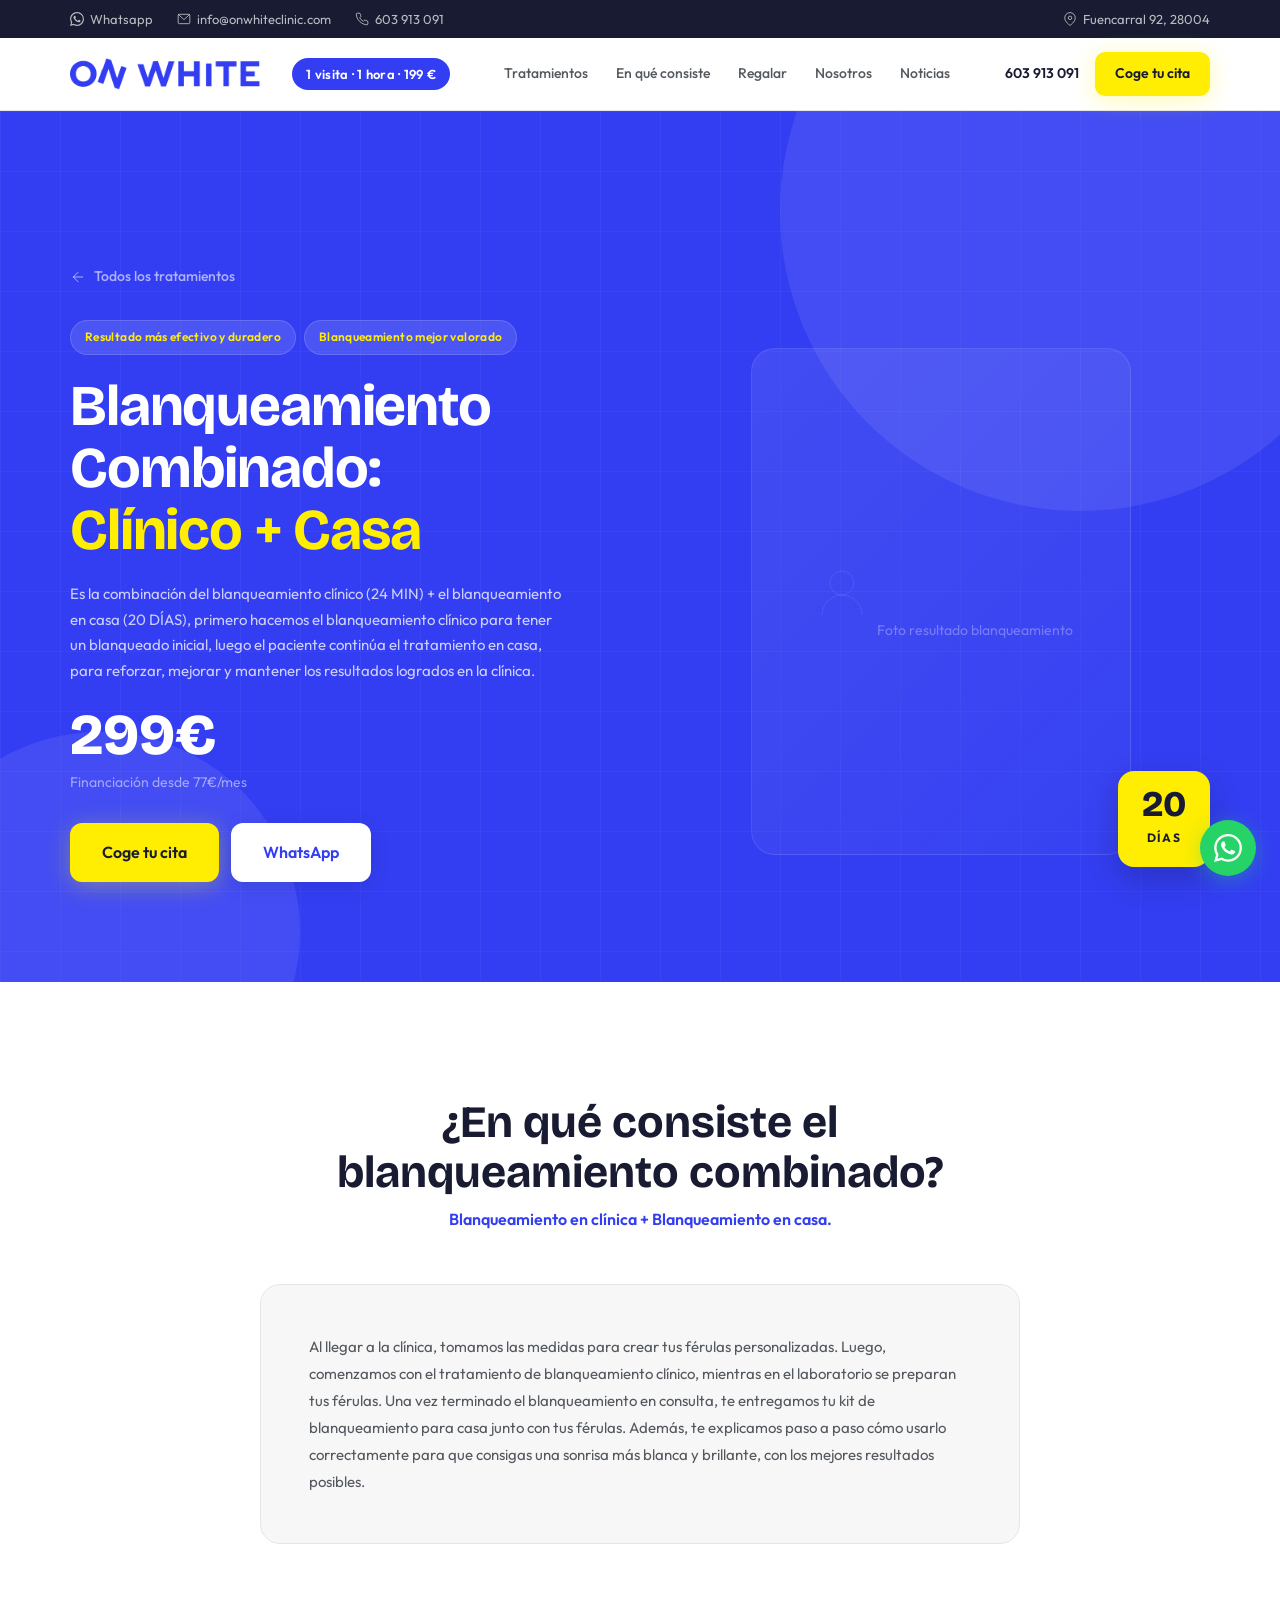
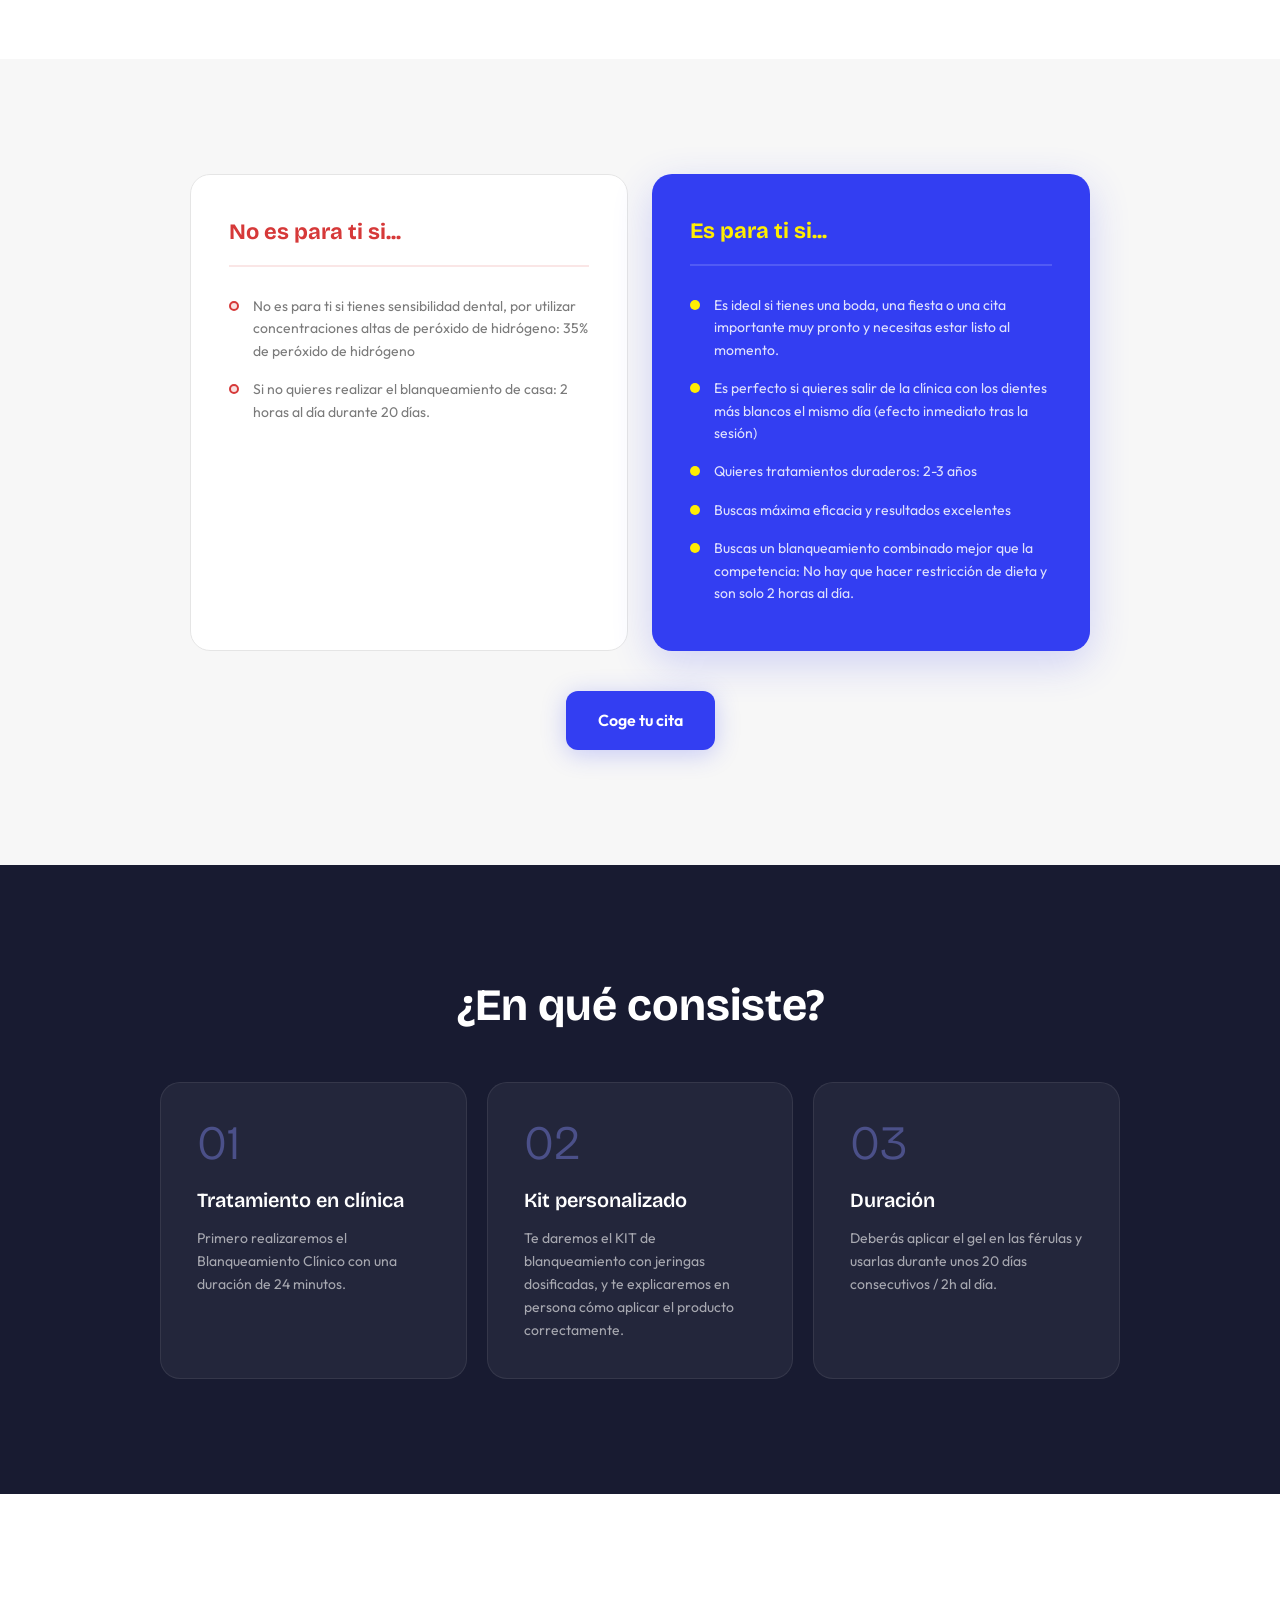
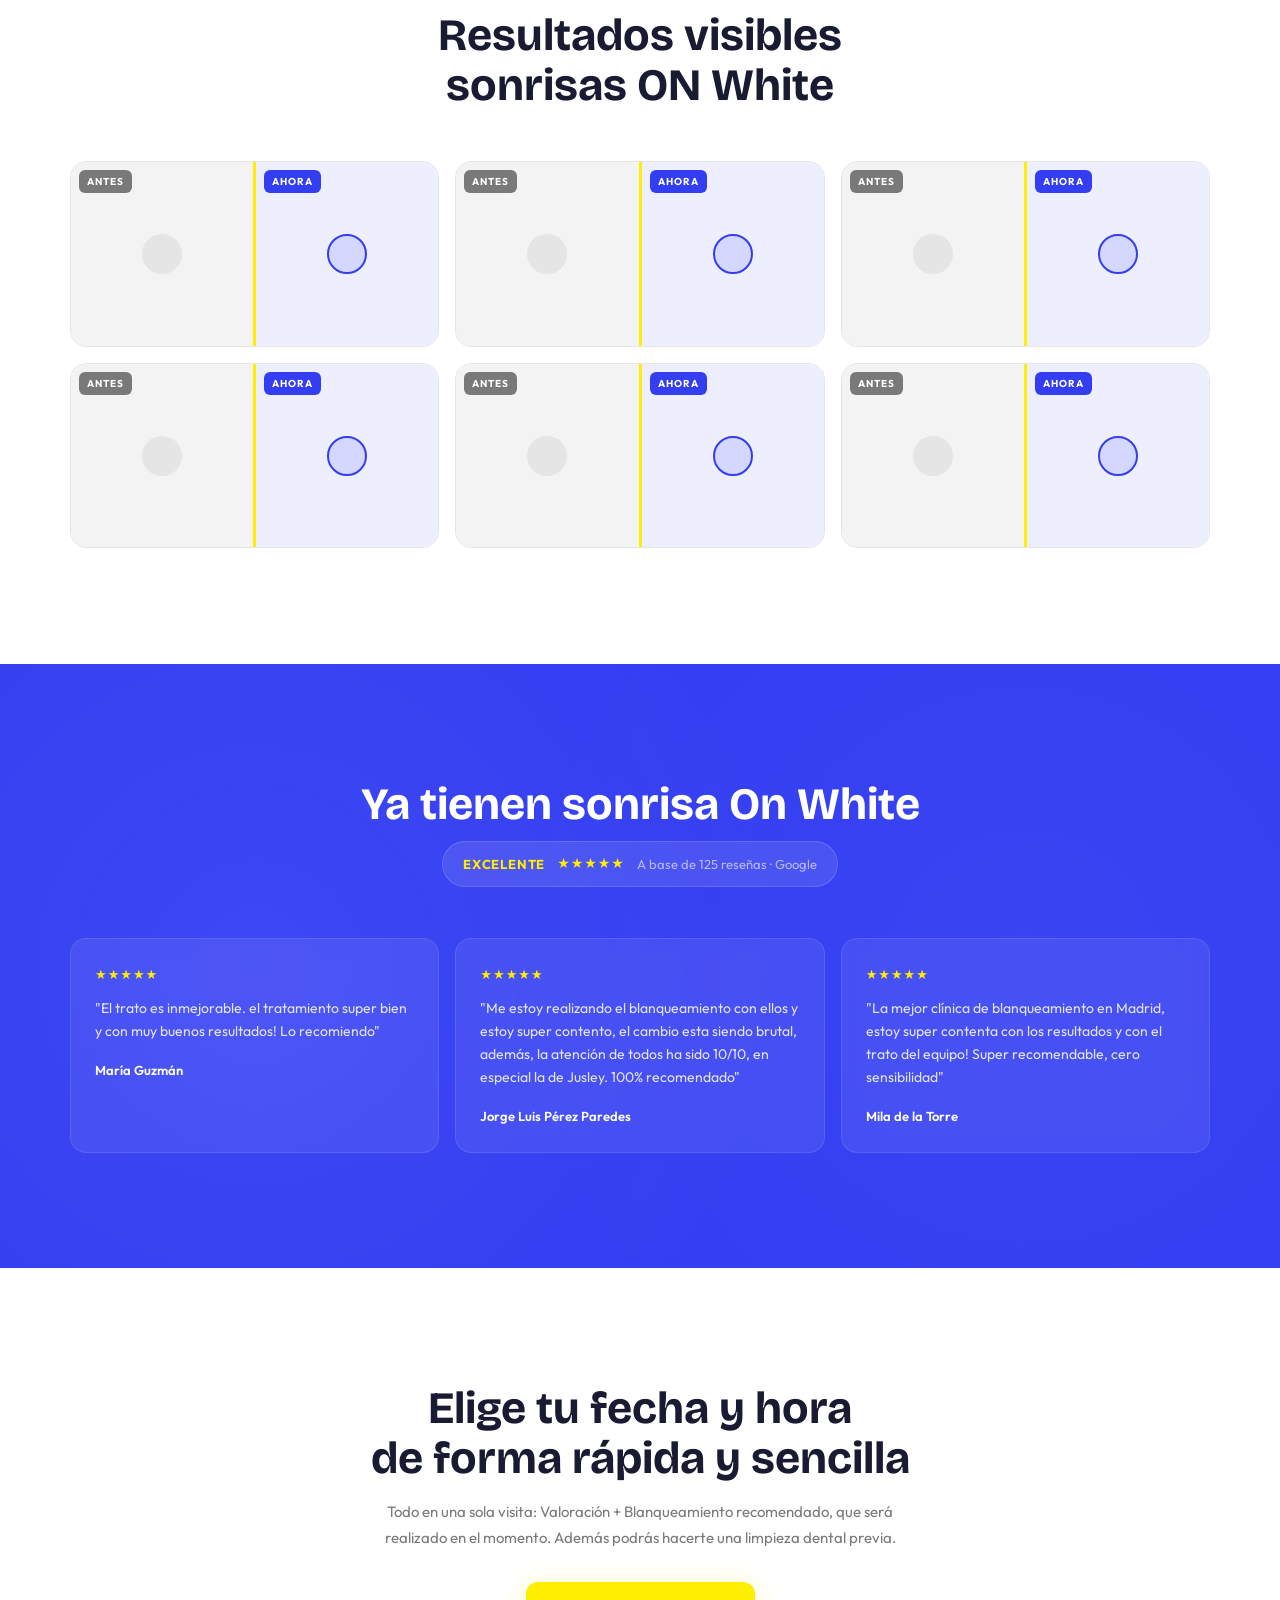
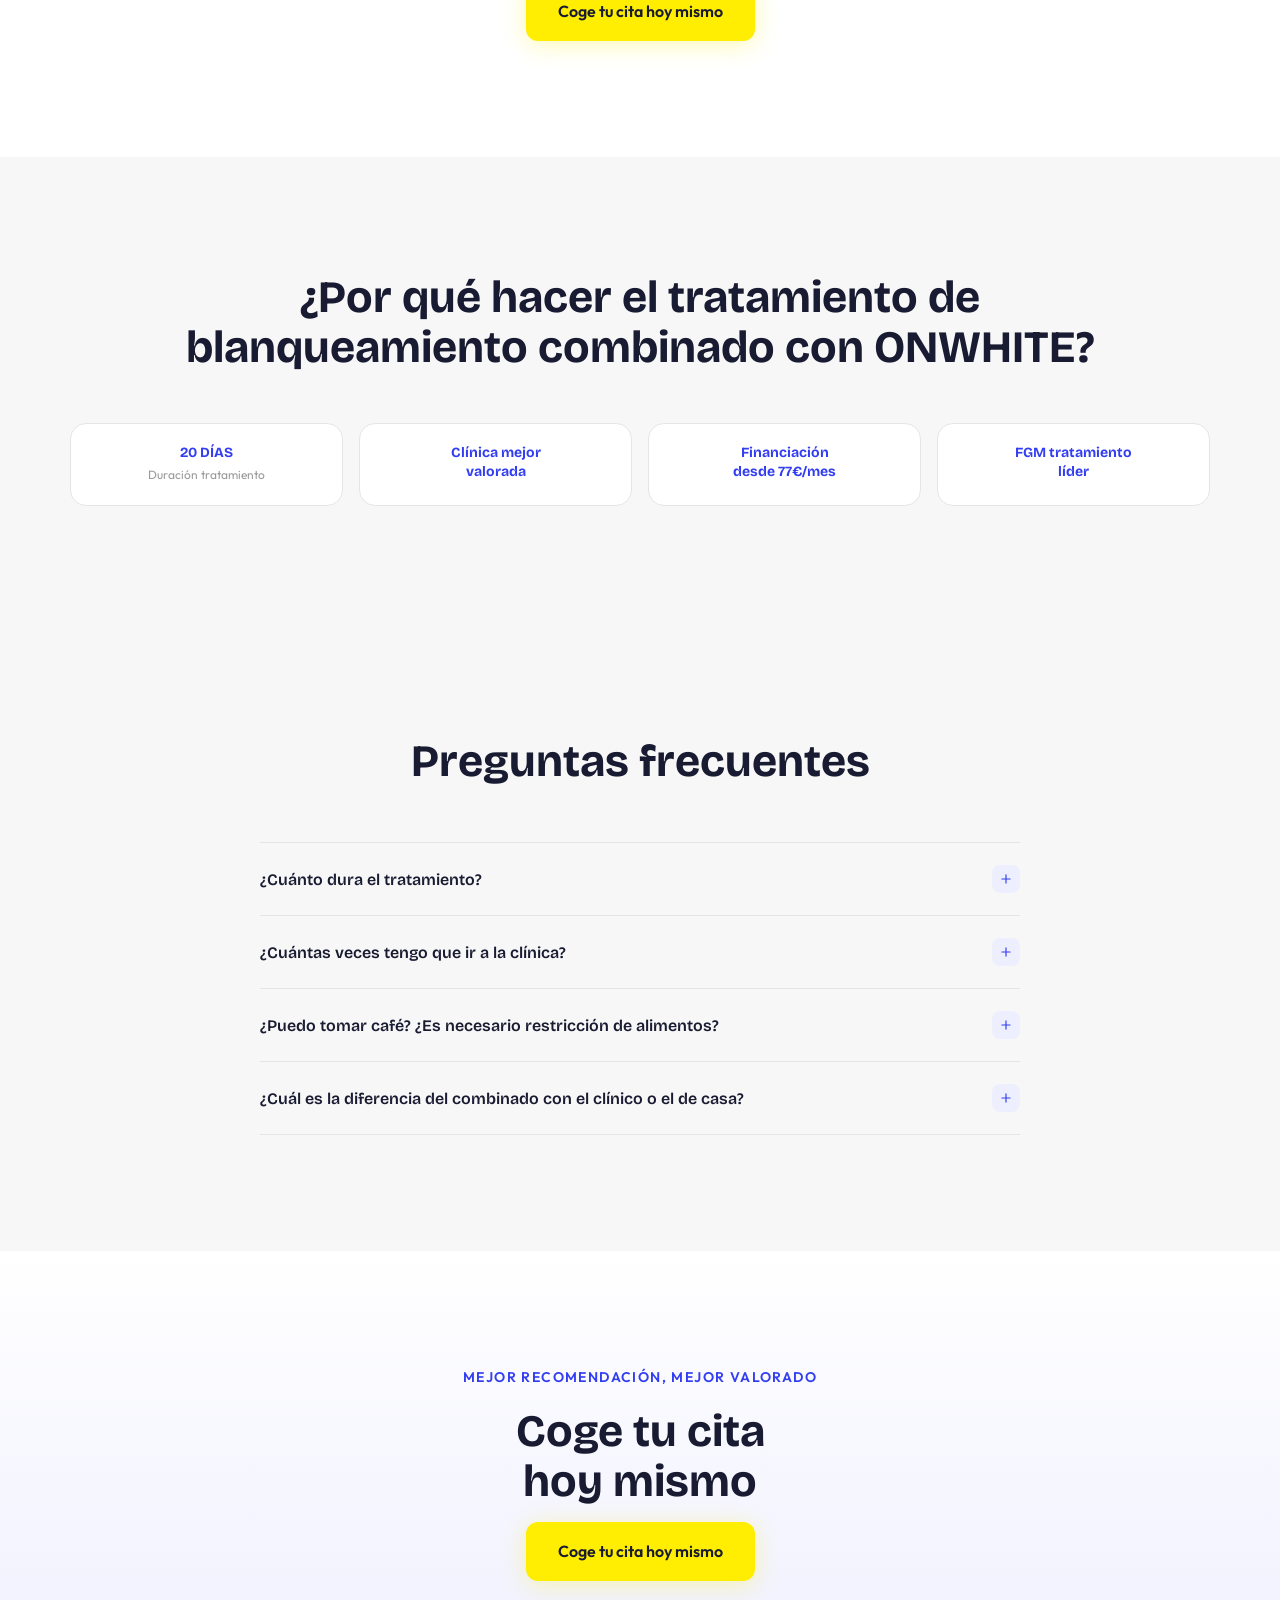
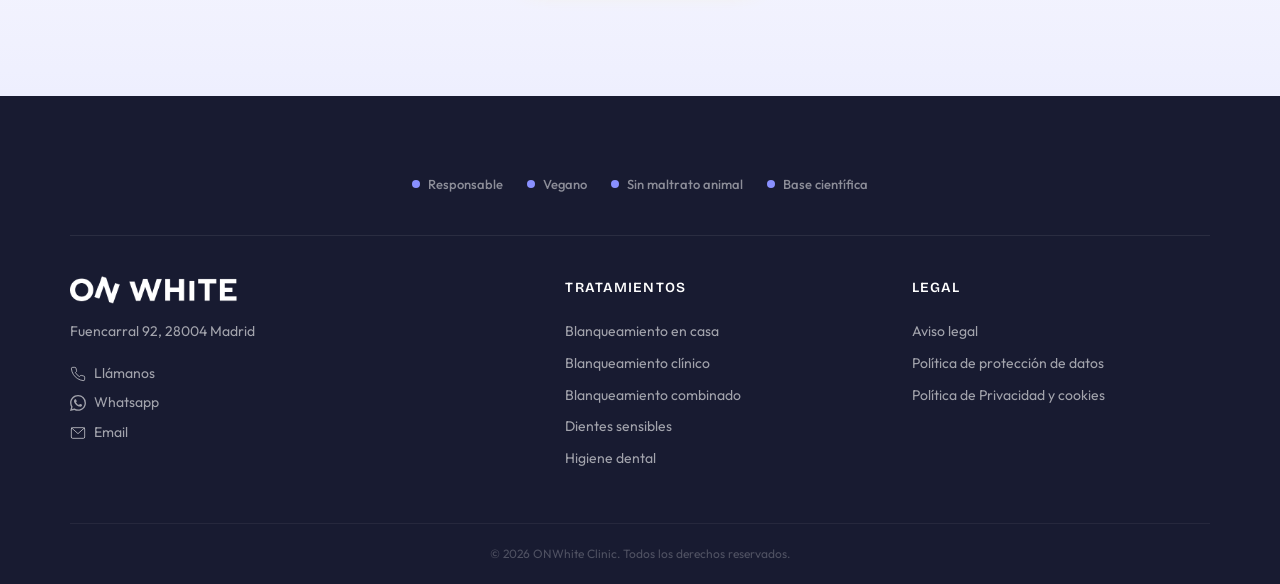
==== commit 13062ffc: "fix: rebuild with real branding, content and all original sections - Use actual ON WHITE brand color" ====
--- a/prototype/blanqueamiento-combinado.html
+++ b/prototype/blanqueamiento-combinado.html
@@ -3,38 +3,63 @@
 <head>
   <meta charset="UTF-8">
   <meta name="viewport" content="width=device-width, initial-scale=1.0">
-  <title>Blanqueamiento Combinado — On White Clinic Madrid</title>
-  <meta name="description" content="Blanqueamiento combinado: clínico + casa. Hasta 8 tonos más blanco, dura 2-3 años. Desde 299 EUR. Reserva tu cita en On White Clinic Madrid.">
+  <title>Blanqueamiento combinado: Clínico + Casa | ONWhite | Blanqueamiento X Dentistas</title>
+  <meta name="description" content="Blanqueamiento combinado: clínico (24 MIN) + casa (20 DÍAS). El más valorado. 299 EUR. Reserva tu cita en ON WHITE Madrid.">
   <link rel="preconnect" href="https://fonts.googleapis.com">
   <link rel="preconnect" href="https://fonts.gstatic.com" crossorigin>
-  <link href="https://fonts.googleapis.com/css2?family=Fraunces:ital,opsz,wght@0,9..144,300;0,9..144,400;0,9..144,500;0,9..144,600;0,9..144,700;1,9..144,400;1,9..144,500&family=DM+Sans:ital,wght@0,400;0,500;0,600;0,700;1,400&display=swap" rel="stylesheet">
+  <link href="https://fonts.googleapis.com/css2?family=Bricolage+Grotesque:opsz,wght@12..96,400;12..96,500;12..96,600;12..96,700;12..96,800&family=Outfit:wght@300;400;500;600;700&display=swap" rel="stylesheet">
   <link rel="stylesheet" href="styles.css">
   <link rel="stylesheet" href="service.css">
 </head>
 <body>
 
-  <!-- Sticky Booking Bar (mobile) -->
-  <div class="booking-bar" id="bookingBar">
-    <span class="booking-bar__text">Combinado — 299 €</span>
-    <a href="#reservar" class="booking-bar__cta">Reservar cita</a>
+  <!-- Sticky Mobile Bar -->
+  <div class="sticky-bar" id="stickyBar">
+    <span class="sticky-bar__text">Combinado · 299 €</span>
+    <a href="#reservar" class="sticky-bar__cta">Coge tu cita</a>
   </div>
 
-  <!-- Navigation -->
+  <!-- Top Bar -->
+  <div class="topbar">
+    <div class="topbar__inner">
+      <div class="topbar__links">
+        <a href="https://wa.me/34603913091" class="topbar__link" target="_blank" rel="noopener">
+          <svg viewBox="0 0 24 24" fill="currentColor"><path d="M17.472 14.382c-.297-.149-1.758-.867-2.03-.967-.273-.099-.471-.148-.67.15-.197.297-.767.966-.94 1.164-.173.199-.347.223-.644.075-.297-.15-1.255-.463-2.39-1.475-.883-.788-1.48-1.761-1.653-2.059-.173-.297-.018-.458.13-.606.134-.133.298-.347.446-.52.149-.174.198-.298.298-.497.099-.198.05-.371-.025-.52-.075-.149-.669-1.612-.916-2.207-.242-.579-.487-.5-.669-.51-.173-.008-.371-.01-.57-.01-.198 0-.52.074-.792.372-.272.297-1.04 1.016-1.04 2.479 0 1.462 1.065 2.875 1.213 3.074.149.198 2.096 3.2 5.077 4.487.709.306 1.262.489 1.694.625.712.227 1.36.195 1.871.118.571-.085 1.758-.719 2.006-1.413.248-.694.248-1.289.173-1.413-.074-.124-.272-.198-.57-.347m-5.421 7.403h-.004a9.87 9.87 0 01-5.031-1.378l-.361-.214-3.741.982.998-3.648-.235-.374a9.86 9.86 0 01-1.51-5.26c.001-5.45 4.436-9.884 9.888-9.884 2.64 0 5.122 1.03 6.988 2.898a9.825 9.825 0 012.893 6.994c-.003 5.45-4.437 9.884-9.885 9.884m8.413-18.297A11.815 11.815 0 0012.05 0C5.495 0 .16 5.335.157 11.892c0 2.096.547 4.142 1.588 5.945L.057 24l6.305-1.654a11.882 11.882 0 005.683 1.448h.005c6.554 0 11.89-5.335 11.893-11.893a11.821 11.821 0 00-3.48-8.413z"/></svg>
+          Whatsapp
+        </a>
+        <a href="mailto:info@onwhiteclinic.com" class="topbar__link">
+          <svg viewBox="0 0 24 24" fill="none" stroke="currentColor" stroke-width="1.5"><rect x="2" y="4" width="20" height="16" rx="2"/><path d="M22 4L12 13 2 4"/></svg>
+          info@onwhiteclinic.com
+        </a>
+        <a href="tel:+34603913091" class="topbar__link">
+          <svg viewBox="0 0 24 24" fill="none" stroke="currentColor" stroke-width="1.5"><path d="M22 16.92v3a2 2 0 01-2.18 2 19.79 19.79 0 01-8.63-3.07 19.5 19.5 0 01-6-6 19.79 19.79 0 01-3.07-8.67A2 2 0 014.11 2h3a2 2 0 012 1.72c.127.96.361 1.903.7 2.81a2 2 0 01-.45 2.11L8.09 9.91a16 16 0 006 6l1.27-1.27a2 2 0 012.11-.45c.907.339 1.85.573 2.81.7A2 2 0 0122 16.92z"/></svg>
+          603 913 091
+        </a>
+      </div>
+      <div class="topbar__address">
+        <svg viewBox="0 0 24 24" fill="none" stroke="currentColor" stroke-width="1.5"><path d="M21 10c0 7-9 13-9 13s-9-6-9-13a9 9 0 0118 0z"/><circle cx="12" cy="10" r="3"/></svg>
+        Fuencarral 92, 28004
+      </div>
+    </div>
+  </div>
+
+  <!-- Header -->
   <header class="header" id="header">
     <div class="header__inner">
       <a href="index.html" class="header__logo">
-        <span class="logo-on">On</span><span class="logo-white">White</span>
+        <img src="../assets/onwhite-logo-positivo.png" alt="ON WHITE" width="160" height="32">
       </a>
-      <nav class="header__nav" id="mainNav">
+      <span class="header__promo">1 visita · 1 hora · 199 €</span>
+      <nav class="header__nav">
         <a href="index.html#tratamientos" class="nav-link">Tratamientos</a>
-        <a href="index.html#como-funciona" class="nav-link">Cómo funciona</a>
-        <a href="index.html#resultados" class="nav-link">Resultados</a>
+        <a href="index.html#nosotros" class="nav-link">En qué consiste</a>
+        <a href="index.html#regalo" class="nav-link">Regalar</a>
         <a href="index.html#nosotros" class="nav-link">Nosotros</a>
-        <a href="index.html#faq" class="nav-link">FAQ</a>
+        <a href="index.html#noticias" class="nav-link">Noticias</a>
       </nav>
-      <div class="header__actions">
+      <div class="header__right">
         <a href="tel:+34603913091" class="header__phone">603 913 091</a>
-        <a href="#reservar" class="btn btn--gold btn--sm">Reservar cita</a>
+        <a href="#reservar" class="btn btn--yellow btn--sm">Coge tu cita</a>
       </div>
       <button class="header__burger" id="burger" aria-label="Menú">
         <span></span><span></span><span></span>
@@ -46,401 +71,345 @@
   <div class="mobile-menu" id="mobileMenu">
     <nav class="mobile-menu__nav">
       <a href="index.html#tratamientos" class="mobile-menu__link">Tratamientos</a>
-      <a href="index.html#como-funciona" class="mobile-menu__link">Cómo funciona</a>
-      <a href="index.html#resultados" class="mobile-menu__link">Resultados</a>
+      <a href="index.html#nosotros" class="mobile-menu__link">En qué consiste</a>
+      <a href="index.html#regalo" class="mobile-menu__link">Regalar</a>
       <a href="index.html#nosotros" class="mobile-menu__link">Nosotros</a>
-      <a href="index.html#faq" class="mobile-menu__link">FAQ</a>
-      <a href="#reservar" class="btn btn--gold btn--lg mobile-menu__cta">Reservar cita</a>
+      <a href="#reservar" class="btn btn--yellow btn--lg mobile-menu__cta">Coge tu cita</a>
     </nav>
   </div>
 
   <main>
 
-    <!-- Service Hero -->
-    <section class="service-hero">
-      <div class="service-hero__texture"></div>
-      <div class="container">
-        <a href="index.html#tratamientos" class="service-hero__back reveal-up">
-          <svg viewBox="0 0 24 24" fill="none" width="16" height="16"><path d="M19 12H5M12 19l-7-7 7-7" stroke="currentColor" stroke-width="1.5" stroke-linecap="round" stroke-linejoin="round"/></svg>
+    <!-- ==================== SERVICE HERO ==================== -->
+    <section class="srv-hero">
+      <div class="srv-hero__bg">
+        <div class="hero__bg-shape hero__bg-shape--1"></div>
+        <div class="hero__bg-shape hero__bg-shape--2"></div>
+        <div class="hero__bg-grid"></div>
+      </div>
+      <div class="container">
+        <a href="index.html#tratamientos" class="srv-hero__back reveal">
+          <svg viewBox="0 0 24 24" fill="none" stroke="currentColor" stroke-width="1.5" width="16" height="16"><path d="M19 12H5M12 19l-7-7 7-7" stroke-linecap="round" stroke-linejoin="round"/></svg>
           Todos los tratamientos
         </a>
-        <div class="service-hero__grid">
-          <div class="service-hero__content">
-            <div class="service-hero__badge reveal-up">Tratamiento más popular</div>
-            <h1 class="service-hero__title reveal-up" style="animation-delay:.08s">Blanqueamiento<br><span class="service-hero__title-accent">Combinado</span></h1>
-            <p class="service-hero__desc reveal-up" style="animation-delay:.16s">Lo mejor del blanqueamiento clínico y el tratamiento en casa. Máximo resultado, máxima duración. Una visita de 1&nbsp;hora + 20&nbsp;días en casa.</p>
-            <div class="service-hero__pricing reveal-up" style="animation-delay:.24s">
-              <div class="service-hero__price">
-                <span class="service-hero__amount">299 €</span>
-                <span class="service-hero__finance">Financiación desde 77 €/mes</span>
-              </div>
-            </div>
-            <div class="service-hero__ctas reveal-up" style="animation-delay:.32s">
-              <a href="#reservar" class="btn btn--gold btn--lg">Reservar mi cita</a>
-              <a href="https://wa.me/34603913091" class="btn btn--whatsapp btn--lg" target="_blank" rel="noopener">
-                <svg viewBox="0 0 24 24" fill="currentColor" width="20" height="20"><path d="M17.472 14.382c-.297-.149-1.758-.867-2.03-.967-.273-.099-.471-.148-.67.15-.197.297-.767.966-.94 1.164-.173.199-.347.223-.644.075-.297-.15-1.255-.463-2.39-1.475-.883-.788-1.48-1.761-1.653-2.059-.173-.297-.018-.458.13-.606.134-.133.298-.347.446-.52.149-.174.198-.298.298-.497.099-.198.05-.371-.025-.52-.075-.149-.669-1.612-.916-2.207-.242-.579-.487-.5-.669-.51-.173-.008-.371-.01-.57-.01-.198 0-.52.074-.792.372-.272.297-1.04 1.016-1.04 2.479 0 1.462 1.065 2.875 1.213 3.074.149.198 2.096 3.2 5.077 4.487.709.306 1.262.489 1.694.625.712.227 1.36.195 1.871.118.571-.085 1.758-.719 2.006-1.413.248-.694.248-1.289.173-1.413-.074-.124-.272-.198-.57-.347m-5.421 7.403h-.004a9.87 9.87 0 01-5.031-1.378l-.361-.214-3.741.982.998-3.648-.235-.374a9.86 9.86 0 01-1.51-5.26c.001-5.45 4.436-9.884 9.888-9.884 2.64 0 5.122 1.03 6.988 2.898a9.825 9.825 0 012.893 6.994c-.003 5.45-4.437 9.884-9.885 9.884m8.413-18.297A11.815 11.815 0 0012.05 0C5.495 0 .16 5.335.157 11.892c0 2.096.547 4.142 1.588 5.945L.057 24l6.305-1.654a11.882 11.882 0 005.683 1.448h.005c6.554 0 11.89-5.335 11.893-11.893a11.821 11.821 0 00-3.48-8.413z"/></svg>
-                WhatsApp
-              </a>
-            </div>
-          </div>
-          <div class="service-hero__visual reveal-up" style="animation-delay:.2s">
-            <div class="service-hero__image">
-              <div class="service-hero__image-inner">
-                <svg viewBox="0 0 400 480" fill="none" xmlns="http://www.w3.org/2000/svg">
-                  <rect width="400" height="480" rx="24" fill="#F0EBE3"/>
-                  <circle cx="200" cy="190" r="70" fill="#E8D5C8"/>
-                  <path d="M165 210 Q200 270 235 210" stroke="#C4A265" stroke-width="3" fill="none" stroke-linecap="round"/>
-                  <rect x="120" y="320" width="160" height="10" rx="5" fill="#C4A265" opacity="0.3"/>
-                  <rect x="140" y="345" width="120" height="8" rx="4" fill="#C4A265" opacity="0.2"/>
-                  <rect x="160" y="368" width="80" height="6" rx="3" fill="#C4A265" opacity="0.15"/>
-                </svg>
-                <span class="service-hero__image-label">Foto resultado blanqueamiento</span>
-              </div>
-              <div class="service-hero__image-badge">
-                <span class="service-hero__image-badge-number">8</span>
-                <span class="service-hero__image-badge-text">tonos<br>más blanco</span>
-              </div>
-            </div>
-          </div>
-        </div>
-      </div>
-    </section>
-
-    <!-- What's Included -->
-    <section class="section section--cream">
-      <div class="container">
-        <div class="section-header section-header--left">
-          <p class="section-tag reveal-up">Qué incluye</p>
-          <h2 class="section-title reveal-up" style="animation-delay:.08s">Todo lo que necesitas<br>en un solo tratamiento</h2>
-        </div>
-        <div class="includes-grid">
-          <div class="include-card reveal-up" style="animation-delay:.08s">
-            <div class="include-card__number">01</div>
-            <div class="include-card__content">
-              <h3 class="include-card__title">Sesión clínica de 1 hora</h3>
-              <ul class="include-card__list">
-                <li>2 sesiones de 12 minutos con peróxido de hidrógeno al 35%</li>
-                <li>Resultados visibles al salir de la clínica</li>
-              </ul>
-            </div>
-          </div>
-          <div class="include-card reveal-up" style="animation-delay:.16s">
-            <div class="include-card__number">02</div>
-            <div class="include-card__content">
-              <h3 class="include-card__title">Kit de blanqueamiento en casa</h3>
-              <ul class="include-card__list">
-                <li>Férulas personalizadas (hechas el mismo día)</li>
-                <li>2 jeringas de gel blanqueador (peróxido de carbamida 16%)</li>
-                <li>20 días de uso, 2-3 horas diarias</li>
-              </ul>
-            </div>
-          </div>
-          <div class="include-card reveal-up" style="animation-delay:.24s">
-            <div class="include-card__number">03</div>
-            <div class="include-card__content">
-              <h3 class="include-card__title">Revisión gratuita</h3>
-              <ul class="include-card__list">
-                <li>Seguimiento opcional a los 20 días</li>
-                <li>Ajuste del tratamiento si es necesario</li>
-              </ul>
-            </div>
-          </div>
-        </div>
-      </div>
-    </section>
-
-    <!-- Why Combinado -->
+        <div class="srv-hero__grid">
+          <div class="srv-hero__text">
+            <div class="srv-hero__badges reveal">
+              <span class="srv-hero__badge">Resultado más efectivo y duradero</span>
+              <span class="srv-hero__badge">Blanqueamiento mejor valorado</span>
+            </div>
+            <h1 class="srv-hero__title reveal" style="animation-delay:.06s">
+              Blanqueamiento<br>Combinado:<br><em>Clínico + Casa</em>
+            </h1>
+            <p class="srv-hero__desc reveal" style="animation-delay:.12s">Es la combinación del blanqueamiento clínico (24 MIN) + el blanqueamiento en casa (20 DÍAS), primero hacemos el blanqueamiento clínico para tener un blanqueado inicial, luego el paciente continúa el tratamiento en casa, para reforzar, mejorar y mantener los resultados logrados en la clínica.</p>
+            <div class="srv-hero__price reveal" style="animation-delay:.18s">
+              <span class="srv-hero__amount">299€</span>
+              <span class="srv-hero__finance">Financiación desde 77€/mes</span>
+            </div>
+            <div class="srv-hero__ctas reveal" style="animation-delay:.24s">
+              <a href="#reservar" class="btn btn--yellow btn--lg">Coge tu cita</a>
+              <a href="https://wa.me/34603913091" class="btn btn--white btn--lg" target="_blank" rel="noopener">WhatsApp</a>
+            </div>
+          </div>
+          <div class="srv-hero__visual reveal" style="animation-delay:.12s">
+            <div class="srv-hero__image-frame">
+              <div class="hero__image-placeholder">
+                <svg viewBox="0 0 64 64" fill="none" stroke="currentColor" stroke-width="1"><circle cx="32" cy="24" r="12"/><path d="M12 56c0-11 9-20 20-20s20 9 20 20"/></svg>
+                Foto resultado blanqueamiento
+              </div>
+            </div>
+            <div class="srv-hero__stat-card">
+              <span class="srv-hero__stat-num">20</span>
+              <span class="srv-hero__stat-label">DÍAS</span>
+            </div>
+          </div>
+        </div>
+      </div>
+    </section>
+
+    <!-- ==================== EN QUÉ CONSISTE ==================== -->
+    <section class="section" id="como-funciona">
+      <div class="container">
+        <div class="srv-section-header reveal">
+          <h2 class="srv-section-title">¿En qué consiste el<br>blanqueamiento combinado?</h2>
+          <p class="srv-section-subtitle">Blanqueamiento en clínica + Blanqueamiento en casa.</p>
+        </div>
+        <div class="srv-explain reveal" style="animation-delay:.08s">
+          <p>Al llegar a la clínica, tomamos las medidas para crear tus férulas personalizadas. Luego, comenzamos con el tratamiento de blanqueamiento clínico, mientras en el laboratorio se preparan tus férulas. Una vez terminado el blanqueamiento en consulta, te entregamos tu kit de blanqueamiento para casa junto con tus férulas. Además, te explicamos paso a paso cómo usarlo correctamente para que consigas una sonrisa más blanca y brillante, con los mejores resultados posibles.</p>
+        </div>
+      </div>
+    </section>
+
+    <!-- ==================== NO ES PARA TI / ES PARA TI ==================== -->
+    <section class="section" style="background:var(--off-white);">
+      <div class="container">
+        <div class="fit-grid">
+          <div class="fit-col fit-col--no reveal" style="animation-delay:.05s">
+            <h3 class="fit-col__title fit-col__title--no">No es para ti si...</h3>
+            <ul class="fit-col__list">
+              <li>No es para ti si tienes sensibilidad dental, por utilizar concentraciones altas de peróxido de hidrógeno: 35% de peróxido de hidrógeno</li>
+              <li>Si no quieres realizar el blanqueamiento de casa: 2 horas al día durante 20 días.</li>
+            </ul>
+          </div>
+          <div class="fit-col fit-col--yes reveal" style="animation-delay:.12s">
+            <h3 class="fit-col__title fit-col__title--yes">Es para ti si...</h3>
+            <ul class="fit-col__list">
+              <li>Es ideal si tienes una boda, una fiesta o una cita importante muy pronto y necesitas estar listo al momento.</li>
+              <li>Es perfecto si quieres salir de la clínica con los dientes más blancos el mismo día (efecto inmediato tras la sesión)</li>
+              <li>Quieres tratamientos duraderos: 2-3 años</li>
+              <li>Buscas máxima eficacia y resultados excelentes</li>
+              <li>Buscas un blanqueamiento combinado mejor que la competencia: No hay que hacer restricción de dieta y son solo 2 horas al día.</li>
+            </ul>
+          </div>
+        </div>
+        <div style="text-align:center;margin-top:40px;" class="reveal" style="animation-delay:.15s">
+          <a href="#reservar" class="btn btn--blue btn--lg">Coge tu cita</a>
+        </div>
+      </div>
+    </section>
+
+    <!-- ==================== PASOS ==================== -->
+    <section class="section srv-steps-section">
+      <div class="container">
+        <div class="srv-section-header reveal">
+          <h2 class="srv-section-title" style="color:var(--white)">¿En qué consiste?</h2>
+        </div>
+        <div class="srv-steps">
+          <div class="srv-step reveal" style="animation-delay:.05s">
+            <div class="srv-step__num">01</div>
+            <div class="srv-step__content">
+              <h3 class="srv-step__title">Tratamiento en clínica</h3>
+              <p class="srv-step__desc">Primero realizaremos el Blanqueamiento Clínico con una duración de 24 minutos.</p>
+            </div>
+          </div>
+          <div class="srv-step reveal" style="animation-delay:.12s">
+            <div class="srv-step__num">02</div>
+            <div class="srv-step__content">
+              <h3 class="srv-step__title">Kit personalizado</h3>
+              <p class="srv-step__desc">Te daremos el KIT de blanqueamiento con jeringas dosificadas, y te explicaremos en persona cómo aplicar el producto correctamente.</p>
+            </div>
+          </div>
+          <div class="srv-step reveal" style="animation-delay:.19s">
+            <div class="srv-step__num">03</div>
+            <div class="srv-step__content">
+              <h3 class="srv-step__title">Duración</h3>
+              <p class="srv-step__desc">Deberás aplicar el gel en las férulas y usarlas durante unos 20 días consecutivos / 2h al día.</p>
+            </div>
+          </div>
+        </div>
+      </div>
+    </section>
+
+    <!-- ==================== BEFORE/AFTER ==================== -->
     <section class="section">
       <div class="container">
-        <div class="section-header">
-          <p class="section-tag reveal-up">La diferencia</p>
-          <h2 class="section-title reveal-up" style="animation-delay:.08s">¿Por qué es nuestro<br><em>best seller</em>?</h2>
-        </div>
-        <div class="why-grid">
-          <div class="why-card reveal-up" style="animation-delay:.08s">
-            <div class="why-card__icon">
-              <svg viewBox="0 0 48 48" fill="none"><path d="M24 4l4 12h12l-10 8 4 12-10-8-10 8 4-12L8 16h12z" stroke="currentColor" stroke-width="1.5" stroke-linejoin="round"/></svg>
-            </div>
-            <h3 class="why-card__title">Máxima eficacia</h3>
-            <p class="why-card__desc">Combina la potencia del tratamiento clínico con la constancia del tratamiento en casa.</p>
-          </div>
-          <div class="why-card reveal-up" style="animation-delay:.16s">
-            <div class="why-card__icon">
-              <svg viewBox="0 0 48 48" fill="none"><circle cx="24" cy="24" r="16" stroke="currentColor" stroke-width="1.5"/><path d="M24 14v10l7 4" stroke="currentColor" stroke-width="1.5" stroke-linecap="round"/></svg>
-            </div>
-            <h3 class="why-card__title">Resultados que duran</h3>
-            <p class="why-card__desc">De 2 a 3 años con cuidados básicos. El mayor retorno de todos nuestros tratamientos.</p>
-          </div>
-          <div class="why-card reveal-up" style="animation-delay:.24s">
-            <div class="why-card__icon">
-              <svg viewBox="0 0 48 48" fill="none"><path d="M14 34V20l10-8 10 8v14" stroke="currentColor" stroke-width="1.5" stroke-linejoin="round"/><rect x="20" y="26" width="8" height="8" rx="1" stroke="currentColor" stroke-width="1.5"/></svg>
-            </div>
-            <h3 class="why-card__title">Hasta 8 tonos más blanco</h3>
-            <p class="why-card__desc">El mayor cambio visible de todos nuestros tratamientos. Resultados que se notan.</p>
-          </div>
-          <div class="why-card reveal-up" style="animation-delay:.32s">
-            <div class="why-card__icon">
-              <svg viewBox="0 0 48 48" fill="none"><path d="M12 36l8-16 8 10 8-20" stroke="currentColor" stroke-width="1.5" stroke-linecap="round" stroke-linejoin="round"/></svg>
-            </div>
-            <h3 class="why-card__title">Precio imbatible</h3>
-            <p class="why-card__desc">299 EUR frente a los 500-700 EUR que cobran las clínicas tradicionales por lo mismo.</p>
-          </div>
-        </div>
-      </div>
-    </section>
-
-    <!-- Step by Step -->
-    <section class="section section--dark">
-      <div class="container">
-        <div class="section-header">
-          <p class="section-tag section-tag--gold reveal-up">Paso a paso</p>
-          <h2 class="section-title section-title--light reveal-up" style="animation-delay:.08s">Tu tratamiento<br>en detalle</h2>
-        </div>
-        <div class="timeline">
-          <div class="timeline__line"></div>
-          <div class="timeline__item reveal-up" style="animation-delay:.08s">
-            <div class="timeline__dot"></div>
-            <div class="timeline__card">
-              <span class="timeline__step">Paso 1</span>
-              <h3 class="timeline__title">Preparación</h3>
-              <span class="timeline__duration">10 min</span>
-              <p class="timeline__desc">Protegemos tus encías y aplicamos barrera protectora. Si lo necesitas, incluimos gel desensibilizante.</p>
-            </div>
-          </div>
-          <div class="timeline__item reveal-up" style="animation-delay:.16s">
-            <div class="timeline__dot"></div>
-            <div class="timeline__card">
-              <span class="timeline__step">Paso 2</span>
-              <h3 class="timeline__title">Blanqueamiento clínico</h3>
-              <span class="timeline__duration">24 min</span>
-              <p class="timeline__desc">Dos sesiones de 12 minutos con peróxido de hidrógeno profesional. Ves el cambio al instante.</p>
-            </div>
-          </div>
-          <div class="timeline__item reveal-up" style="animation-delay:.24s">
-            <div class="timeline__dot"></div>
-            <div class="timeline__card">
-              <span class="timeline__step">Paso 3</span>
-              <h3 class="timeline__title">Férulas personalizadas</h3>
-              <span class="timeline__duration">Mismo día</span>
-              <p class="timeline__desc">Te hacemos moldes y te llevas tus férulas el mismo día junto con el kit de blanqueamiento.</p>
-            </div>
-          </div>
-          <div class="timeline__item reveal-up" style="animation-delay:.32s">
-            <div class="timeline__dot"></div>
-            <div class="timeline__card">
-              <span class="timeline__step">Paso 4</span>
-              <h3 class="timeline__title">Tratamiento en casa</h3>
-              <span class="timeline__duration">20 días</span>
-              <p class="timeline__desc">Aplicas el gel en las férulas 2-3 horas al día. El blanqueamiento sigue actuando y se consolida.</p>
-            </div>
-          </div>
-          <div class="timeline__item reveal-up" style="animation-delay:.4s">
-            <div class="timeline__dot"></div>
-            <div class="timeline__card">
-              <span class="timeline__step">Paso 5</span>
-              <h3 class="timeline__title">Revisión gratuita</h3>
-              <span class="timeline__duration">30 min</span>
-              <p class="timeline__desc">Vuelves a los 20 días. Comprobamos el resultado y ajustamos si hace falta. Sin coste adicional.</p>
-            </div>
-          </div>
-        </div>
-      </div>
-    </section>
-
-    <!-- Comparison Table -->
-    <section class="section">
-      <div class="container">
-        <div class="section-header">
-          <p class="section-tag reveal-up">Compara</p>
-          <h2 class="section-title reveal-up" style="animation-delay:.08s">¿Qué tratamiento<br>es para ti?</h2>
-        </div>
-        <div class="comparison-wrapper reveal-up" style="animation-delay:.16s">
-          <div class="comparison-scroll">
-            <table class="comparison-table">
-              <thead>
-                <tr>
-                  <th></th>
-                  <th>En Casa</th>
-                  <th>Clínico</th>
-                  <th class="comparison-table__highlight">Combinado</th>
-                  <th>Sensibles</th>
-                </tr>
-              </thead>
-              <tbody>
-                <tr>
-                  <td class="comparison-table__label">Precio</td>
-                  <td>199 €</td>
-                  <td>220 €</td>
-                  <td class="comparison-table__highlight">299 €</td>
-                  <td>238 €</td>
-                </tr>
-                <tr>
-                  <td class="comparison-table__label">Visitas</td>
-                  <td>1 (30 min)</td>
-                  <td>1 (1 hora)</td>
-                  <td class="comparison-table__highlight">1 (1 hora)</td>
-                  <td>1 (1 hora)</td>
-                </tr>
-                <tr>
-                  <td class="comparison-table__label">Resultado inmediato</td>
-                  <td>—</td>
-                  <td>Sí</td>
-                  <td class="comparison-table__highlight">Sí</td>
-                  <td>Variable</td>
-                </tr>
-                <tr>
-                  <td class="comparison-table__label">Duración resultado</td>
-                  <td>1-2 años</td>
-                  <td>4-5 meses</td>
-                  <td class="comparison-table__highlight"><strong>2-3 años</strong></td>
-                  <td>1-2 años</td>
-                </tr>
-                <tr>
-                  <td class="comparison-table__label">Tonos más blanco</td>
-                  <td>Hasta 5</td>
-                  <td>Hasta 3</td>
-                  <td class="comparison-table__highlight"><strong>Hasta 8</strong></td>
-                  <td>Hasta 5</td>
-                </tr>
-                <tr>
-                  <td class="comparison-table__label">Incluye kit casa</td>
-                  <td>Sí</td>
-                  <td>—</td>
-                  <td class="comparison-table__highlight">Sí</td>
-                  <td>Sí</td>
-                </tr>
-              </tbody>
-            </table>
-          </div>
-        </div>
-      </div>
-    </section>
-
-    <!-- Results -->
-    <section class="section section--cream">
-      <div class="container">
-        <div class="section-header">
-          <p class="section-tag reveal-up">Resultados reales</p>
-          <h2 class="section-title reveal-up" style="animation-delay:.08s">Blanqueamiento<br>combinado en acción</h2>
+        <div class="results__header">
+          <h2 class="results__title reveal">Resultados visibles<br>sonrisas ON White</h2>
         </div>
         <div class="results-grid">
-          <div class="result-card reveal-up" style="animation-delay:.1s">
-            <div class="result-card__before-after">
-              <div class="result-card__side result-card__side--before">
-                <span class="result-card__label">Antes</span>
-                <div class="result-card__img-placeholder"></div>
-              </div>
-              <div class="result-card__divider"><div class="result-card__divider-handle"></div></div>
-              <div class="result-card__side result-card__side--after">
-                <span class="result-card__label">Después</span>
-                <div class="result-card__img-placeholder result-card__img-placeholder--after"></div>
-              </div>
-            </div>
-            <p class="result-card__caption">Combinado — 7 tonos de diferencia</p>
-          </div>
-          <div class="result-card reveal-up" style="animation-delay:.2s">
-            <div class="result-card__before-after">
-              <div class="result-card__side result-card__side--before">
-                <span class="result-card__label">Antes</span>
-                <div class="result-card__img-placeholder"></div>
-              </div>
-              <div class="result-card__divider"><div class="result-card__divider-handle"></div></div>
-              <div class="result-card__side result-card__side--after">
-                <span class="result-card__label">Después</span>
-                <div class="result-card__img-placeholder result-card__img-placeholder--after"></div>
-              </div>
-            </div>
-            <p class="result-card__caption">Combinado — 8 tonos de diferencia</p>
-          </div>
-          <div class="result-card reveal-up" style="animation-delay:.3s">
-            <div class="result-card__before-after">
-              <div class="result-card__side result-card__side--before">
-                <span class="result-card__label">Antes</span>
-                <div class="result-card__img-placeholder"></div>
-              </div>
-              <div class="result-card__divider"><div class="result-card__divider-handle"></div></div>
-              <div class="result-card__side result-card__side--after">
-                <span class="result-card__label">Después</span>
-                <div class="result-card__img-placeholder result-card__img-placeholder--after"></div>
-              </div>
-            </div>
-            <p class="result-card__caption">Combinado — 6 tonos de diferencia</p>
-          </div>
-        </div>
-      </div>
-    </section>
-
-    <!-- Service FAQ -->
-    <section class="section" id="faq">
-      <div class="container container--narrow">
-        <div class="section-header">
-          <p class="section-tag reveal-up">Preguntas frecuentes</p>
-          <h2 class="section-title reveal-up" style="animation-delay:.08s">Sobre el<br>combinado</h2>
-        </div>
+          <div class="ba-card reveal" style="animation-delay:.05s">
+            <div class="ba-card__images">
+              <div class="ba-card__side ba-card__side--before">
+                <span class="ba-card__label">Antes</span>
+                <div class="ba-card__placeholder"></div>
+              </div>
+              <div class="ba-card__divider"></div>
+              <div class="ba-card__side ba-card__side--after">
+                <span class="ba-card__label">Ahora</span>
+                <div class="ba-card__placeholder"></div>
+              </div>
+            </div>
+          </div>
+          <div class="ba-card reveal" style="animation-delay:.1s">
+            <div class="ba-card__images">
+              <div class="ba-card__side ba-card__side--before">
+                <span class="ba-card__label">Antes</span>
+                <div class="ba-card__placeholder"></div>
+              </div>
+              <div class="ba-card__divider"></div>
+              <div class="ba-card__side ba-card__side--after">
+                <span class="ba-card__label">Ahora</span>
+                <div class="ba-card__placeholder"></div>
+              </div>
+            </div>
+          </div>
+          <div class="ba-card reveal" style="animation-delay:.15s">
+            <div class="ba-card__images">
+              <div class="ba-card__side ba-card__side--before">
+                <span class="ba-card__label">Antes</span>
+                <div class="ba-card__placeholder"></div>
+              </div>
+              <div class="ba-card__divider"></div>
+              <div class="ba-card__side ba-card__side--after">
+                <span class="ba-card__label">Ahora</span>
+                <div class="ba-card__placeholder"></div>
+              </div>
+            </div>
+          </div>
+          <div class="ba-card reveal" style="animation-delay:.2s">
+            <div class="ba-card__images">
+              <div class="ba-card__side ba-card__side--before">
+                <span class="ba-card__label">Antes</span>
+                <div class="ba-card__placeholder"></div>
+              </div>
+              <div class="ba-card__divider"></div>
+              <div class="ba-card__side ba-card__side--after">
+                <span class="ba-card__label">Ahora</span>
+                <div class="ba-card__placeholder"></div>
+              </div>
+            </div>
+          </div>
+          <div class="ba-card reveal" style="animation-delay:.25s">
+            <div class="ba-card__images">
+              <div class="ba-card__side ba-card__side--before">
+                <span class="ba-card__label">Antes</span>
+                <div class="ba-card__placeholder"></div>
+              </div>
+              <div class="ba-card__divider"></div>
+              <div class="ba-card__side ba-card__side--after">
+                <span class="ba-card__label">Ahora</span>
+                <div class="ba-card__placeholder"></div>
+              </div>
+            </div>
+          </div>
+          <div class="ba-card reveal" style="animation-delay:.3s">
+            <div class="ba-card__images">
+              <div class="ba-card__side ba-card__side--before">
+                <span class="ba-card__label">Antes</span>
+                <div class="ba-card__placeholder"></div>
+              </div>
+              <div class="ba-card__divider"></div>
+              <div class="ba-card__side ba-card__side--after">
+                <span class="ba-card__label">Ahora</span>
+                <div class="ba-card__placeholder"></div>
+              </div>
+            </div>
+          </div>
+        </div>
+      </div>
+    </section>
+
+    <!-- ==================== TESTIMONIALS ==================== -->
+    <section class="section testimonials">
+      <div class="testimonials__bg"></div>
+      <div class="container">
+        <div class="testimonials__header">
+          <h2 class="testimonials__title reveal">Ya tienen sonrisa On White</h2>
+          <div class="testimonials__rating reveal" style="animation-delay:.08s">
+            <span class="testimonials__rating-badge">Excelente</span>
+            <span class="testimonials__rating-stars">★★★★★</span>
+            <span class="testimonials__rating-text">A base de 125 reseñas · Google</span>
+          </div>
+        </div>
+        <div class="reviews-grid">
+          <div class="review-card reveal" style="animation-delay:.05s">
+            <div class="review-card__stars">★★★★★</div>
+            <p class="review-card__text">"El trato es inmejorable. el tratamiento super bien y con muy buenos resultados! Lo recomiendo"</p>
+            <div class="review-card__author">María Guzmán</div>
+          </div>
+          <div class="review-card reveal" style="animation-delay:.1s">
+            <div class="review-card__stars">★★★★★</div>
+            <p class="review-card__text">"Me estoy realizando el blanqueamiento con ellos y estoy super contento, el cambio esta siendo brutal, además, la atención de todos ha sido 10/10, en especial la de Jusley. 100% recomendado"</p>
+            <div class="review-card__author">Jorge Luis Pérez Paredes</div>
+          </div>
+          <div class="review-card reveal" style="animation-delay:.15s">
+            <div class="review-card__stars">★★★★★</div>
+            <p class="review-card__text">"La mejor clínica de blanqueamiento en Madrid, estoy super contenta con los resultados y con el trato del equipo! Super recomendable, cero sensibilidad"</p>
+            <div class="review-card__author">Mila de la Torre</div>
+          </div>
+        </div>
+      </div>
+    </section>
+
+    <!-- ==================== BOOKING CTA ==================== -->
+    <section class="section booking-cta" id="reservar">
+      <div class="container">
+        <h2 class="booking-cta__title reveal">Elige tu fecha y hora<br>de forma rápida y sencilla</h2>
+        <p class="booking-cta__desc reveal" style="animation-delay:.08s">Todo en una sola visita: Valoración + Blanqueamiento recomendado, que será realizado en el momento. Además podrás hacerte una limpieza dental previa.</p>
+        <div class="booking-cta__actions reveal" style="animation-delay:.14s">
+          <a href="#" class="btn btn--yellow btn--lg">Coge tu cita hoy mismo</a>
+        </div>
+      </div>
+    </section>
+
+    <!-- ==================== WHY ONWHITE FOR COMBINADO ==================== -->
+    <section class="section" style="background:var(--off-white);">
+      <div class="container">
+        <div class="srv-section-header reveal">
+          <h2 class="srv-section-title">¿Por qué hacer el tratamiento de<br>blanqueamiento combinado con ONWHITE?</h2>
+        </div>
+        <div class="usp__stats reveal" style="animation-delay:.08s">
+          <div class="stat-card">
+            <div class="stat-card__value">20 DÍAS</div>
+            <div class="stat-card__label">Duración tratamiento</div>
+          </div>
+          <div class="stat-card">
+            <div class="stat-card__value">Clínica mejor<br>valorada</div>
+          </div>
+          <div class="stat-card">
+            <div class="stat-card__value">Financiación<br>desde 77€/mes</div>
+          </div>
+          <div class="stat-card">
+            <div class="stat-card__value">FGM tratamiento<br>líder</div>
+          </div>
+        </div>
+      </div>
+    </section>
+
+    <!-- ==================== FAQ ==================== -->
+    <section class="section faq">
+      <div class="container">
+        <h2 class="faq__title reveal">Preguntas frecuentes</h2>
         <div class="faq-list">
-          <div class="faq-item reveal-up" style="animation-delay:.08s">
-            <button class="faq-item__question" aria-expanded="false">
-              <span>¿Puedo comer normal después?</span>
-              <svg class="faq-item__icon" viewBox="0 0 24 24" fill="none"><path d="M12 6v12M6 12h12" stroke="currentColor" stroke-width="1.5" stroke-linecap="round"/></svg>
+          <div class="faq-item reveal" style="animation-delay:.05s">
+            <button class="faq-item__q" aria-expanded="false">
+              <span>¿Cuánto dura el tratamiento?</span>
+              <div class="faq-item__icon"><svg viewBox="0 0 24 24" fill="none" stroke="currentColor" stroke-width="2" stroke-linecap="round"><path d="M12 5v14M5 12h14"/></svg></div>
             </button>
-            <div class="faq-item__answer">
-              <p>Las primeras 48h recomendamos evitar alimentos con mucho color (café, vino tinto, curry). Después, vida totalmente normal.</p>
-            </div>
-          </div>
-          <div class="faq-item reveal-up" style="animation-delay:.14s">
-            <button class="faq-item__question" aria-expanded="false">
-              <span>¿Es seguro para mis dientes?</span>
-              <svg class="faq-item__icon" viewBox="0 0 24 24" fill="none"><path d="M12 6v12M6 12h12" stroke="currentColor" stroke-width="1.5" stroke-linecap="round"/></svg>
+            <div class="faq-item__a">
+              <p>Deberás aplicar el gel en las férulas y usarlas durante unos 20 días consecutivos / 2h a 3 horas.</p>
+            </div>
+          </div>
+          <div class="faq-item reveal" style="animation-delay:.1s">
+            <button class="faq-item__q" aria-expanded="false">
+              <span>¿Cuántas veces tengo que ir a la clínica?</span>
+              <div class="faq-item__icon"><svg viewBox="0 0 24 24" fill="none" stroke="currentColor" stroke-width="2" stroke-linecap="round"><path d="M12 5v14M5 12h14"/></svg></div>
             </button>
-            <div class="faq-item__answer">
-              <p>Totalmente. Los productos FGM están clínicamente testados y no dañan el esmalte dental. Los usamos desde el primer día de la clínica.</p>
-            </div>
-          </div>
-          <div class="faq-item reveal-up" style="animation-delay:.2s">
-            <button class="faq-item__question" aria-expanded="false">
-              <span>¿Qué pasa si tengo coronas o carillas?</span>
-              <svg class="faq-item__icon" viewBox="0 0 24 24" fill="none"><path d="M12 6v12M6 12h12" stroke="currentColor" stroke-width="1.5" stroke-linecap="round"/></svg>
+            <div class="faq-item__a">
+              <p>Una sola vez. En una única sesión tendrás valoración + higiene si se requiere + entrega ese mismo día kit personalizado. Duración: 1 Hora. También hay casos puntuales de pacientes que tienen que venir 2 veces, porque tienen encías inflamadas y tienen que sanar, o valorar la sensibilidad dental primero con el de casa.</p>
+            </div>
+          </div>
+          <div class="faq-item reveal" style="animation-delay:.15s">
+            <button class="faq-item__q" aria-expanded="false">
+              <span>¿Puedo tomar café? ¿Es necesario restricción de alimentos?</span>
+              <div class="faq-item__icon"><svg viewBox="0 0 24 24" fill="none" stroke="currentColor" stroke-width="2" stroke-linecap="round"><path d="M12 5v14M5 12h14"/></svg></div>
             </button>
-            <div class="faq-item__answer">
-              <p>El blanqueamiento solo actúa sobre diente natural. Si tienes restauraciones, te asesoramos en tu cita para encontrar la mejor solución.</p>
-            </div>
-          </div>
-          <div class="faq-item reveal-up" style="animation-delay:.26s">
-            <button class="faq-item__question" aria-expanded="false">
-              <span>¿Puedo financiarlo?</span>
-              <svg class="faq-item__icon" viewBox="0 0 24 24" fill="none"><path d="M12 6v12M6 12h12" stroke="currentColor" stroke-width="1.5" stroke-linecap="round"/></svg>
+            <div class="faq-item__a">
+              <p>Sí puedes tomar café. No es necesario la restricción de alimentos, pero será necesario cepillar dientes después de su consumo.</p>
+            </div>
+          </div>
+          <div class="faq-item reveal" style="animation-delay:.2s">
+            <button class="faq-item__q" aria-expanded="false">
+              <span>¿Cuál es la diferencia del combinado con el clínico o el de casa?</span>
+              <div class="faq-item__icon"><svg viewBox="0 0 24 24" fill="none" stroke="currentColor" stroke-width="2" stroke-linecap="round"><path d="M12 5v14M5 12h14"/></svg></div>
             </button>
-            <div class="faq-item__answer">
-              <p>Sí. Desde 77 EUR/mes sin intereses. Te lo gestionamos todo en la clínica en el momento.</p>
-            </div>
-          </div>
-          <div class="faq-item reveal-up" style="animation-delay:.32s">
-            <button class="faq-item__question" aria-expanded="false">
-              <span>¿Cuántas veces puedo repetirlo?</span>
-              <svg class="faq-item__icon" viewBox="0 0 24 24" fill="none"><path d="M12 6v12M6 12h12" stroke="currentColor" stroke-width="1.5" stroke-linecap="round"/></svg>
-            </button>
-            <div class="faq-item__answer">
-              <p>Recomendamos un retoque cada 2-3 años. El esmalte no se ve afectado por el tratamiento.</p>
-            </div>
-          </div>
-        </div>
-      </div>
-    </section>
-
-    <!-- Final CTA -->
-    <section class="section section--cta" id="reservar">
-      <div class="container">
-        <div class="cta-block reveal-up">
-          <h2 class="cta-block__title">¿Preparado para tu<br>mejor sonrisa?</h2>
-          <p class="cta-block__desc">Reserva tu cita de blanqueamiento combinado. Una hora es todo lo que necesitas.</p>
-          <div class="cta-block__actions">
-            <a href="#" class="btn btn--gold btn--lg">Reservar cita ahora</a>
-            <a href="https://wa.me/34603913091" class="btn btn--whatsapp btn--lg" target="_blank" rel="noopener">
-              <svg viewBox="0 0 24 24" fill="currentColor" width="20" height="20"><path d="M17.472 14.382c-.297-.149-1.758-.867-2.03-.967-.273-.099-.471-.148-.67.15-.197.297-.767.966-.94 1.164-.173.199-.347.223-.644.075-.297-.15-1.255-.463-2.39-1.475-.883-.788-1.48-1.761-1.653-2.059-.173-.297-.018-.458.13-.606.134-.133.298-.347.446-.52.149-.174.198-.298.298-.497.099-.198.05-.371-.025-.52-.075-.149-.669-1.612-.916-2.207-.242-.579-.487-.5-.669-.51-.173-.008-.371-.01-.57-.01-.198 0-.52.074-.792.372-.272.297-1.04 1.016-1.04 2.479 0 1.462 1.065 2.875 1.213 3.074.149.198 2.096 3.2 5.077 4.487.709.306 1.262.489 1.694.625.712.227 1.36.195 1.871.118.571-.085 1.758-.719 2.006-1.413.248-.694.248-1.289.173-1.413-.074-.124-.272-.198-.57-.347m-5.421 7.403h-.004a9.87 9.87 0 01-5.031-1.378l-.361-.214-3.741.982.998-3.648-.235-.374a9.86 9.86 0 01-1.51-5.26c.001-5.45 4.436-9.884 9.888-9.884 2.64 0 5.122 1.03 6.988 2.898a9.825 9.825 0 012.893 6.994c-.003 5.45-4.437 9.884-9.885 9.884m8.413-18.297A11.815 11.815 0 0012.05 0C5.495 0 .16 5.335.157 11.892c0 2.096.547 4.142 1.588 5.945L.057 24l6.305-1.654a11.882 11.882 0 005.683 1.448h.005c6.554 0 11.89-5.335 11.893-11.893a11.821 11.821 0 00-3.48-8.413z"/></svg>
-              WhatsApp
-            </a>
-          </div>
-          <p class="cta-block__phone">o llámanos al <a href="tel:+34603913091">603 913 091</a></p>
+            <div class="faq-item__a">
+              <p>La diferencia es que con el combinado, lograrás mejores resultados de tonos en blanqueamiento y durabilidad de hasta 3 años.</p>
+            </div>
+          </div>
+        </div>
+      </div>
+    </section>
+
+    <!-- ==================== FINAL CTA ==================== -->
+    <section class="section" style="background:linear-gradient(180deg, var(--white) 0%, var(--blue-ghost) 100%);">
+      <div class="container">
+        <div class="booking-cta">
+          <p class="reveal" style="font-size:14px;font-weight:600;color:var(--blue);text-transform:uppercase;letter-spacing:0.1em;margin-bottom:16px;">Mejor recomendación, mejor valorado</p>
+          <h2 class="booking-cta__title reveal" style="animation-delay:.06s">Coge tu cita<br>hoy mismo</h2>
+          <div class="booking-cta__actions reveal" style="animation-delay:.12s">
+            <a href="#" class="btn btn--yellow btn--lg">Coge tu cita hoy mismo</a>
+          </div>
         </div>
       </div>
     </section>
@@ -450,48 +419,54 @@
   <!-- Footer -->
   <footer class="footer">
     <div class="container">
+      <div class="footer__badges">
+        <div class="footer__badge"><div class="footer__badge-dot"></div> Responsable</div>
+        <div class="footer__badge"><div class="footer__badge-dot"></div> Vegano</div>
+        <div class="footer__badge"><div class="footer__badge-dot"></div> Sin maltrato animal</div>
+        <div class="footer__badge"><div class="footer__badge-dot"></div> Base científica</div>
+      </div>
       <div class="footer__grid">
-        <div class="footer__col footer__col--brand">
-          <a href="index.html" class="footer__logo">
-            <span class="logo-on">On</span><span class="logo-white">White</span>
+        <div>
+          <div class="footer__logo">
+            <img src="../assets/onwhite-logo-positivo.png" alt="ON WHITE" width="140" height="28">
+          </div>
+          <p class="footer__address">Fuencarral 92, 28004 Madrid</p>
+          <a href="tel:+34603913091" class="footer__contact-link">
+            <svg viewBox="0 0 24 24" fill="none" stroke="currentColor" stroke-width="1.5"><path d="M22 16.92v3a2 2 0 01-2.18 2 19.79 19.79 0 01-8.63-3.07 19.5 19.5 0 01-6-6 19.79 19.79 0 01-3.07-8.67A2 2 0 014.11 2h3a2 2 0 012 1.72c.127.96.361 1.903.7 2.81a2 2 0 01-.45 2.11L8.09 9.91a16 16 0 006 6l1.27-1.27a2 2 0 012.11-.45c.907.339 1.85.573 2.81.7A2 2 0 0122 16.92z"/></svg>
+            Llámanos
           </a>
-          <p class="footer__address">Fuencarral 92, 28004 Madrid</p>
-          <p class="footer__contact">
-            <a href="tel:+34603913091">603 913 091</a><br>
-            <a href="mailto:info@onwhiteclinic.com">info@onwhiteclinic.com</a>
-          </p>
-        </div>
-        <div class="footer__col">
+          <a href="https://wa.me/34603913091" class="footer__contact-link" target="_blank" rel="noopener">
+            <svg viewBox="0 0 24 24" fill="currentColor" width="16" height="16"><path d="M17.472 14.382c-.297-.149-1.758-.867-2.03-.967-.273-.099-.471-.148-.67.15-.197.297-.767.966-.94 1.164-.173.199-.347.223-.644.075-.297-.15-1.255-.463-2.39-1.475-.883-.788-1.48-1.761-1.653-2.059-.173-.297-.018-.458.13-.606.134-.133.298-.347.446-.52.149-.174.198-.298.298-.497.099-.198.05-.371-.025-.52-.075-.149-.669-1.612-.916-2.207-.242-.579-.487-.5-.669-.51-.173-.008-.371-.01-.57-.01-.198 0-.52.074-.792.372-.272.297-1.04 1.016-1.04 2.479 0 1.462 1.065 2.875 1.213 3.074.149.198 2.096 3.2 5.077 4.487.709.306 1.262.489 1.694.625.712.227 1.36.195 1.871.118.571-.085 1.758-.719 2.006-1.413.248-.694.248-1.289.173-1.413-.074-.124-.272-.198-.57-.347m-5.421 7.403h-.004a9.87 9.87 0 01-5.031-1.378l-.361-.214-3.741.982.998-3.648-.235-.374a9.86 9.86 0 01-1.51-5.26c.001-5.45 4.436-9.884 9.888-9.884 2.64 0 5.122 1.03 6.988 2.898a9.825 9.825 0 012.893 6.994c-.003 5.45-4.437 9.884-9.885 9.884m8.413-18.297A11.815 11.815 0 0012.05 0C5.495 0 .16 5.335.157 11.892c0 2.096.547 4.142 1.588 5.945L.057 24l6.305-1.654a11.882 11.882 0 005.683 1.448h.005c6.554 0 11.89-5.335 11.893-11.893a11.821 11.821 0 00-3.48-8.413z"/></svg>
+            Whatsapp
+          </a>
+          <a href="mailto:info@onwhiteclinic.com" class="footer__contact-link">
+            <svg viewBox="0 0 24 24" fill="none" stroke="currentColor" stroke-width="1.5"><rect x="2" y="4" width="20" height="16" rx="2"/><path d="M22 4L12 13 2 4"/></svg>
+            Email
+          </a>
+        </div>
+        <div>
           <h4 class="footer__heading">Tratamientos</h4>
-          <a href="#" class="footer__link">Blanqueamiento en Casa</a>
-          <a href="#" class="footer__link">Blanqueamiento Clínico</a>
-          <a href="blanqueamiento-combinado.html" class="footer__link">Blanqueamiento Combinado</a>
-          <a href="#" class="footer__link">Dientes Sensibles</a>
-          <a href="#" class="footer__link">Higiene Dental</a>
-        </div>
-        <div class="footer__col">
+          <a href="#" class="footer__link">Blanqueamiento en casa</a>
+          <a href="#" class="footer__link">Blanqueamiento clínico</a>
+          <a href="blanqueamiento-combinado.html" class="footer__link">Blanqueamiento combinado</a>
+          <a href="#" class="footer__link">Dientes sensibles</a>
+          <a href="#" class="footer__link">Higiene dental</a>
+        </div>
+        <div>
           <h4 class="footer__heading">Legal</h4>
-          <a href="#" class="footer__link">Política de privacidad</a>
-          <a href="#" class="footer__link">Política de cookies</a>
           <a href="#" class="footer__link">Aviso legal</a>
-        </div>
-        <div class="footer__col">
-          <h4 class="footer__heading">Síguenos</h4>
-          <a href="https://www.instagram.com/onwhiteclinic/" class="footer__link footer__link--social" target="_blank" rel="noopener">
-            <svg viewBox="0 0 24 24" fill="currentColor" width="18" height="18"><path d="M12 2.163c3.204 0 3.584.012 4.85.07 3.252.148 4.771 1.691 4.919 4.919.058 1.265.069 1.645.069 4.849 0 3.205-.012 3.584-.069 4.849-.149 3.225-1.664 4.771-4.919 4.919-1.266.058-1.644.07-4.85.07-3.204 0-3.584-.012-4.849-.07-3.26-.149-4.771-1.699-4.919-4.92-.058-1.265-.07-1.644-.07-4.849 0-3.204.013-3.583.07-4.849.149-3.227 1.664-4.771 4.919-4.919 1.266-.057 1.645-.069 4.849-.069zM12 0C8.741 0 8.333.014 7.053.072 2.695.272.273 2.69.073 7.052.014 8.333 0 8.741 0 12c0 3.259.014 3.668.072 4.948.2 4.358 2.618 6.78 6.98 6.98C8.333 23.986 8.741 24 12 24c3.259 0 3.668-.014 4.948-.072 4.354-.2 6.782-2.618 6.979-6.98.059-1.28.073-1.689.073-4.948 0-3.259-.014-3.667-.072-4.947-.196-4.354-2.617-6.78-6.979-6.98C15.668.014 15.259 0 12 0zm0 5.838a6.162 6.162 0 100 12.324 6.162 6.162 0 000-12.324zM12 16a4 4 0 110-8 4 4 0 010 8zm6.406-11.845a1.44 1.44 0 100 2.881 1.44 1.44 0 000-2.881z"/></svg>
-            @onwhiteclinic
-          </a>
-          <p class="footer__hours">L-V 10:00 – 20:00</p>
+          <a href="#" class="footer__link">Política de protección de datos</a>
+          <a href="#" class="footer__link">Política de Privacidad y cookies</a>
         </div>
       </div>
       <div class="footer__bottom">
-        <p>&copy; 2026 On White Clinic. Todos los derechos reservados.</p>
+        <p>&copy; 2026 ONWhite Clinic. Todos los derechos reservados.</p>
       </div>
     </div>
   </footer>
 
-  <!-- WhatsApp Floating -->
-  <a href="https://wa.me/34603913091" class="whatsapp-float" target="_blank" rel="noopener" aria-label="Contactar por WhatsApp">
+  <!-- WhatsApp Float -->
+  <a href="https://wa.me/34603913091" class="wa-float" target="_blank" rel="noopener" aria-label="WhatsApp">
     <svg viewBox="0 0 24 24" fill="currentColor"><path d="M17.472 14.382c-.297-.149-1.758-.867-2.03-.967-.273-.099-.471-.148-.67.15-.197.297-.767.966-.94 1.164-.173.199-.347.223-.644.075-.297-.15-1.255-.463-2.39-1.475-.883-.788-1.48-1.761-1.653-2.059-.173-.297-.018-.458.13-.606.134-.133.298-.347.446-.52.149-.174.198-.298.298-.497.099-.198.05-.371-.025-.52-.075-.149-.669-1.612-.916-2.207-.242-.579-.487-.5-.669-.51-.173-.008-.371-.01-.57-.01-.198 0-.52.074-.792.372-.272.297-1.04 1.016-1.04 2.479 0 1.462 1.065 2.875 1.213 3.074.149.198 2.096 3.2 5.077 4.487.709.306 1.262.489 1.694.625.712.227 1.36.195 1.871.118.571-.085 1.758-.719 2.006-1.413.248-.694.248-1.289.173-1.413-.074-.124-.272-.198-.57-.347m-5.421 7.403h-.004a9.87 9.87 0 01-5.031-1.378l-.361-.214-3.741.982.998-3.648-.235-.374a9.86 9.86 0 01-1.51-5.26c.001-5.45 4.436-9.884 9.888-9.884 2.64 0 5.122 1.03 6.988 2.898a9.825 9.825 0 012.893 6.994c-.003 5.45-4.437 9.884-9.885 9.884m8.413-18.297A11.815 11.815 0 0012.05 0C5.495 0 .16 5.335.157 11.892c0 2.096.547 4.142 1.588 5.945L.057 24l6.305-1.654a11.882 11.882 0 005.683 1.448h.005c6.554 0 11.89-5.335 11.893-11.893a11.821 11.821 0 00-3.48-8.413z"/></svg>
   </a>
 
--- a/prototype/styles.css
+++ b/prototype/styles.css
@@ -1,43 +1,47 @@
 /* ============================================
-   ON WHITE CLINIC — Warm White Luxury
-   ============================================ */
-
-/* --- Tokens --- */
+   ON WHITE CLINIC — Electric Precision
+   Brand: #333EF2 blue · #FFED02 yellow · #181B31 navy
+   ============================================ */
+
 :root {
+  --blue: #333EF2;
+  --blue-dark: #2832C8;
+  --blue-light: #8990FF;
+  --blue-pale: #D4D7FF;
+  --blue-ghost: #EEEFFE;
+  --yellow: #FFED02;
+  --yellow-soft: #FFF8B0;
+  --navy: #181B31;
+  --navy-soft: #232744;
   --white: #FFFFFF;
-  --off-white: #FAF7F2;
-  --cream: #F0EBE3;
-  --blush: #E8D5C8;
-  --gold: #C4A265;
-  --gold-dark: #A8883F;
-  --gold-light: #D4B87A;
-  --charcoal: #1A1A2E;
-  --charcoal-soft: #2A2A3E;
-  --grey: #6B6570;
-  --grey-light: #9A949E;
-  --grey-border: #E2DDD6;
-
-  --font-heading: 'Fraunces', Georgia, serif;
-  --font-body: 'DM Sans', system-ui, sans-serif;
-
-  --ease-out-expo: cubic-bezier(0.16, 1, 0.3, 1);
+  --off-white: #F7F7F7;
+  --grey-100: #F3F3F3;
+  --grey-200: #E5E5E5;
+  --grey-400: #9A9A9A;
+  --grey-500: #7A7A7A;
+  --grey-600: #54595F;
+  --grey-900: #1A1A1A;
+
+  --font-heading: 'Bricolage Grotesque', system-ui, sans-serif;
+  --font-body: 'Outfit', system-ui, sans-serif;
+
+  --ease-out: cubic-bezier(0.16, 1, 0.3, 1);
   --ease-spring: cubic-bezier(0.34, 1.56, 0.64, 1);
 
-  --container: 1200px;
-  --container-narrow: 800px;
-  --section-py: clamp(80px, 10vw, 140px);
-  --gap: clamp(16px, 2vw, 24px);
+  --container: 1220px;
+  --container-sm: 840px;
+  --section-py: clamp(72px, 9vw, 128px);
 }
 
 /* --- Reset --- */
 *, *::before, *::after { box-sizing: border-box; margin: 0; padding: 0; }
-html { scroll-behavior: smooth; -webkit-font-smoothing: antialiased; }
+html { scroll-behavior: smooth; -webkit-font-smoothing: antialiased; -moz-osx-font-smoothing: grayscale; }
 body {
   font-family: var(--font-body);
   font-size: 16px;
   line-height: 1.7;
-  color: var(--charcoal);
-  background: var(--off-white);
+  color: var(--grey-600);
+  background: var(--white);
   overflow-x: hidden;
 }
 a { color: inherit; text-decoration: none; }
@@ -45,230 +49,182 @@
 img { max-width: 100%; display: block; }
 button { cursor: pointer; border: none; background: none; font: inherit; color: inherit; }
 
-/* --- Container --- */
+/* --- Layout --- */
 .container { max-width: var(--container); margin: 0 auto; padding: 0 clamp(20px, 4vw, 40px); }
-.container--narrow { max-width: var(--container-narrow); }
-
-/* --- Typography --- */
-.section-tag {
-  font-family: var(--font-body);
-  font-size: 13px;
-  font-weight: 600;
-  letter-spacing: 0.12em;
-  text-transform: uppercase;
-  color: var(--gold);
-  margin-bottom: 16px;
-}
-.section-tag--gold { color: var(--gold-light); }
-.section-title {
-  font-family: var(--font-heading);
-  font-size: clamp(36px, 5vw, 64px);
-  font-weight: 400;
-  line-height: 1.1;
-  letter-spacing: -0.01em;
-  color: var(--charcoal);
-  margin-bottom: 20px;
-  font-optical-sizing: auto;
-}
-.section-title--light { color: var(--off-white); }
-.section-desc {
-  font-size: clamp(16px, 1.2vw, 19px);
-  color: var(--grey);
-  max-width: 560px;
-  line-height: 1.7;
-}
-.section-header { text-align: center; margin-bottom: clamp(48px, 6vw, 80px); }
-.section-header .section-desc { margin: 0 auto; }
-.section-header--left { text-align: left; max-width: 600px; margin-bottom: clamp(40px, 5vw, 64px); }
-
-/* --- Sections --- */
-.section { padding: var(--section-py) 0; }
-.section--cream { background: var(--cream); }
-.section--dark { background: var(--charcoal); }
+.container--sm { max-width: var(--container-sm); }
+.section { padding: var(--section-py) 0; position: relative; }
 
 /* --- Buttons --- */
 .btn {
-  display: inline-flex;
-  align-items: center;
-  justify-content: center;
-  gap: 8px;
-  font-family: var(--font-body);
-  font-weight: 600;
-  font-size: 15px;
-  border-radius: 100px;
-  padding: 14px 32px;
-  transition: transform 0.4s var(--ease-spring), background 0.3s ease, color 0.3s ease, box-shadow 0.3s ease;
-  white-space: nowrap;
+  display: inline-flex; align-items: center; justify-content: center; gap: 8px;
+  font-family: var(--font-body); font-weight: 600; font-size: 15px;
+  border-radius: 12px; padding: 14px 28px;
+  transition: transform 0.4s var(--ease-spring), background 0.3s, color 0.3s, box-shadow 0.3s;
+  white-space: nowrap; position: relative; overflow: hidden;
 }
 .btn:hover { transform: translateY(-2px); }
-.btn:active { transform: translateY(0) scale(0.98); }
-.btn:focus-visible { outline: 2px solid var(--gold); outline-offset: 3px; }
-
-.btn--gold {
-  background: var(--gold);
-  color: var(--white);
-  box-shadow: 0 4px 20px rgba(196, 162, 101, 0.3);
-}
-.btn--gold:hover { background: var(--gold-dark); box-shadow: 0 6px 28px rgba(196, 162, 101, 0.4); }
+.btn:active { transform: translateY(0) scale(0.97); }
+.btn:focus-visible { outline: 2px solid var(--blue); outline-offset: 3px; }
+
+.btn--yellow {
+  background: var(--yellow); color: var(--navy);
+  box-shadow: 0 4px 24px rgba(255, 237, 2, 0.3);
+}
+.btn--yellow:hover { box-shadow: 0 8px 32px rgba(255, 237, 2, 0.45); background: #FFE600; }
+
+.btn--blue {
+  background: var(--blue); color: var(--white);
+  box-shadow: 0 4px 24px rgba(51, 62, 242, 0.25);
+}
+.btn--blue:hover { background: var(--blue-dark); box-shadow: 0 8px 32px rgba(51, 62, 242, 0.35); }
 
 .btn--outline {
-  border: 1.5px solid var(--grey-border);
-  color: var(--charcoal);
-  background: transparent;
-}
-.btn--outline:hover { border-color: var(--gold); color: var(--gold); }
-
-.btn--whatsapp {
-  background: #25D366;
-  color: var(--white);
-}
-.btn--whatsapp:hover { background: #1EBE57; }
-.btn--whatsapp svg { flex-shrink: 0; }
-
-.btn--sm { padding: 10px 24px; font-size: 14px; }
-.btn--lg { padding: 16px 36px; font-size: 16px; }
+  border: 1.5px solid var(--grey-200); color: var(--navy);
+}
+.btn--outline:hover { border-color: var(--blue); color: var(--blue); }
+
+.btn--white {
+  background: var(--white); color: var(--blue);
+  box-shadow: 0 4px 20px rgba(0,0,0,0.1);
+}
+.btn--white:hover { box-shadow: 0 8px 28px rgba(0,0,0,0.15); }
+
+.btn--sm { padding: 10px 20px; font-size: 14px; border-radius: 10px; }
+.btn--lg { padding: 16px 32px; font-size: 16px; }
 .btn--full { width: 100%; }
 
 /* ============================================
-   HEADER
-   ============================================ */
-.header {
-  position: fixed;
-  top: 0;
-  left: 0;
-  right: 0;
-  z-index: 100;
-  transition: background 0.4s ease, box-shadow 0.4s ease, padding 0.4s ease;
-  padding: 20px 0;
-}
-.header.scrolled {
-  background: rgba(250, 247, 242, 0.92);
-  backdrop-filter: blur(20px);
-  -webkit-backdrop-filter: blur(20px);
-  box-shadow: 0 1px 0 var(--grey-border);
-  padding: 12px 0;
-}
-.header__inner {
+   TOP BAR
+   ============================================ */
+.topbar {
+  background: var(--navy);
+  padding: 8px 0;
+  font-size: 13px;
+  color: rgba(255,255,255,0.7);
+}
+.topbar__inner {
   max-width: var(--container);
   margin: 0 auto;
   padding: 0 clamp(20px, 4vw, 40px);
   display: flex;
   align-items: center;
-  gap: 40px;
-}
-.header__logo { flex-shrink: 0; }
-.logo-on {
-  font-family: var(--font-heading);
-  font-weight: 300;
-  font-size: 28px;
-  color: var(--charcoal);
-}
-.logo-white {
-  font-family: var(--font-heading);
+  justify-content: space-between;
+  gap: 16px;
+}
+.topbar__links { display: flex; gap: 24px; align-items: center; }
+.topbar__link {
+  display: flex; align-items: center; gap: 6px;
+  transition: color 0.3s;
+}
+.topbar__link:hover { color: var(--yellow); }
+.topbar__link svg { width: 14px; height: 14px; flex-shrink: 0; }
+.topbar__address { display: flex; align-items: center; gap: 6px; }
+.topbar__address svg { width: 14px; height: 14px; flex-shrink: 0; }
+
+/* ============================================
+   HEADER
+   ============================================ */
+.header {
+  position: sticky; top: 0; z-index: 100;
+  background: rgba(255,255,255,0.95);
+  backdrop-filter: blur(16px); -webkit-backdrop-filter: blur(16px);
+  border-bottom: 1px solid var(--grey-200);
+  padding: 0;
+  transition: box-shadow 0.3s;
+}
+.header.scrolled {
+  box-shadow: 0 2px 24px rgba(24,27,49,0.08);
+}
+.header__inner {
+  max-width: var(--container);
+  margin: 0 auto;
+  padding: 0 clamp(20px, 4vw, 40px);
+  display: flex; align-items: center;
+  height: 72px; gap: 32px;
+}
+.header__logo img { height: 32px; width: auto; }
+.header__promo {
+  background: var(--blue);
+  color: var(--white);
+  font-size: 13px;
   font-weight: 600;
-  font-size: 28px;
-  color: var(--gold);
-}
-.header__nav { display: flex; gap: 32px; flex: 1; }
+  padding: 5px 14px;
+  border-radius: 100px;
+  white-space: nowrap;
+  letter-spacing: 0.02em;
+}
+.header__nav { display: flex; gap: 28px; flex: 1; justify-content: center; }
 .nav-link {
-  font-size: 14px;
-  font-weight: 500;
-  color: var(--grey);
-  transition: color 0.3s ease;
-  position: relative;
+  font-size: 14px; font-weight: 500; color: var(--grey-600);
+  transition: color 0.3s; position: relative; padding: 4px 0;
 }
 .nav-link::after {
-  content: '';
-  position: absolute;
-  bottom: -4px;
-  left: 0;
-  width: 0;
-  height: 1.5px;
-  background: var(--gold);
-  transition: width 0.3s var(--ease-out-expo);
-}
-.nav-link:hover { color: var(--charcoal); }
+  content: ''; position: absolute; bottom: -2px; left: 0;
+  width: 0; height: 2px; background: var(--blue);
+  transition: width 0.35s var(--ease-out);
+}
+.nav-link:hover { color: var(--navy); }
 .nav-link:hover::after { width: 100%; }
 
-.header__actions { display: flex; align-items: center; gap: 20px; }
+.header__right { display: flex; align-items: center; gap: 16px; }
 .header__phone {
-  font-size: 14px;
-  font-weight: 500;
-  color: var(--grey);
-  transition: color 0.3s ease;
-}
-.header__phone:hover { color: var(--gold); }
-
-.header__burger { display: none; width: 32px; height: 24px; position: relative; z-index: 110; }
+  font-size: 14px; font-weight: 600; color: var(--navy);
+  transition: color 0.3s;
+}
+.header__phone:hover { color: var(--blue); }
+
+.header__burger { display: none; width: 28px; height: 20px; position: relative; z-index: 110; flex-shrink: 0; }
 .header__burger span {
-  display: block;
-  width: 100%;
-  height: 2px;
-  background: var(--charcoal);
-  position: absolute;
-  left: 0;
-  transition: transform 0.4s var(--ease-out-expo), opacity 0.3s ease;
+  display: block; width: 100%; height: 2px; background: var(--navy);
+  position: absolute; left: 0;
+  transition: transform 0.4s var(--ease-out), opacity 0.3s;
 }
 .header__burger span:nth-child(1) { top: 0; }
 .header__burger span:nth-child(2) { top: 50%; transform: translateY(-50%); }
 .header__burger span:nth-child(3) { bottom: 0; }
-.header__burger.active span:nth-child(1) { transform: translateY(11px) rotate(45deg); }
+.header__burger.active span:nth-child(1) { transform: translateY(9px) rotate(45deg); }
 .header__burger.active span:nth-child(2) { opacity: 0; }
-.header__burger.active span:nth-child(3) { transform: translateY(-11px) rotate(-45deg); }
-
-/* Mobile Menu */
+.header__burger.active span:nth-child(3) { transform: translateY(-9px) rotate(-45deg); }
+
+/* Mobile menu */
 .mobile-menu {
-  position: fixed;
-  inset: 0;
-  z-index: 99;
-  background: var(--off-white);
-  display: flex;
-  align-items: center;
-  justify-content: center;
-  opacity: 0;
-  pointer-events: none;
-  transition: opacity 0.4s ease;
+  position: fixed; inset: 0; z-index: 99; background: var(--white);
+  display: flex; align-items: center; justify-content: center;
+  opacity: 0; pointer-events: none; transition: opacity 0.4s;
 }
 .mobile-menu.active { opacity: 1; pointer-events: all; }
-.mobile-menu__nav { display: flex; flex-direction: column; align-items: center; gap: 24px; }
+.mobile-menu__nav { display: flex; flex-direction: column; align-items: center; gap: 20px; }
 .mobile-menu__link {
-  font-family: var(--font-heading);
-  font-size: 32px;
-  font-weight: 400;
-  color: var(--charcoal);
-  transition: color 0.3s ease;
-}
-.mobile-menu__link:hover { color: var(--gold); }
-.mobile-menu__cta { margin-top: 16px; }
-.mobile-menu__phone { font-size: 16px; color: var(--grey); margin-top: 8px; }
+  font-family: var(--font-heading); font-size: 28px; font-weight: 600;
+  color: var(--navy); transition: color 0.3s;
+}
+.mobile-menu__link:hover { color: var(--blue); }
+.mobile-menu__cta { margin-top: 12px; }
 
 /* ============================================
    HERO
    ============================================ */
 .hero {
-  min-height: 100vh;
-  display: flex;
-  flex-direction: column;
-  justify-content: center;
-  position: relative;
-  padding: 120px 0 40px;
-  overflow: hidden;
-}
-.hero__texture {
-  position: absolute;
-  inset: 0;
-  background:
-    radial-gradient(ellipse 80% 60% at 20% 80%, rgba(232, 213, 200, 0.4) 0%, transparent 70%),
-    radial-gradient(ellipse 60% 50% at 80% 20%, rgba(196, 162, 101, 0.08) 0%, transparent 60%);
-  pointer-events: none;
-}
-.hero__texture::after {
-  content: '';
-  position: absolute;
-  inset: 0;
-  background-image: url("data:image/svg+xml,%3Csvg viewBox='0 0 256 256' xmlns='http://www.w3.org/2000/svg'%3E%3Cfilter id='n'%3E%3CfeTurbulence type='fractalNoise' baseFrequency='0.9' numOctaves='4' stitchTiles='stitch'/%3E%3C/filter%3E%3Crect width='100%25' height='100%25' filter='url(%23n)' opacity='0.03'/%3E%3C/svg%3E");
-  background-size: 256px 256px;
-  pointer-events: none;
+  position: relative; overflow: hidden;
+  background: var(--blue);
+  padding: clamp(60px, 8vw, 100px) 0 clamp(80px, 10vw, 120px);
+}
+.hero__bg {
+  position: absolute; inset: 0; pointer-events: none; overflow: hidden;
+}
+.hero__bg-shape {
+  position: absolute; border-radius: 50%; opacity: 0.08;
+  background: var(--white);
+}
+.hero__bg-shape--1 { width: 600px; height: 600px; top: -200px; right: -100px; }
+.hero__bg-shape--2 { width: 400px; height: 400px; bottom: -150px; left: -100px; }
+.hero__bg-shape--3 { width: 200px; height: 200px; top: 40%; left: 20%; opacity: 0.05; }
+.hero__bg-grid {
+  position: absolute; inset: 0;
+  background-image:
+    linear-gradient(rgba(255,255,255,0.03) 1px, transparent 1px),
+    linear-gradient(90deg, rgba(255,255,255,0.03) 1px, transparent 1px);
+  background-size: 60px 60px;
 }
 
 .hero__content {
@@ -277,734 +233,713 @@
   padding: 0 clamp(20px, 4vw, 40px);
   display: grid;
   grid-template-columns: 1fr 1fr;
-  gap: clamp(40px, 6vw, 80px);
+  gap: clamp(32px, 5vw, 64px);
   align-items: center;
 }
-.hero__pre {
-  font-size: 13px;
-  font-weight: 600;
-  letter-spacing: 0.1em;
+.hero__text { position: relative; z-index: 2; }
+.hero__badge {
+  display: inline-flex; align-items: center; gap: 6px;
+  background: rgba(255,255,255,0.15);
+  backdrop-filter: blur(8px);
+  color: var(--white);
+  font-size: 13px; font-weight: 600;
+  padding: 8px 16px; border-radius: 100px;
+  margin-bottom: 24px;
+  border: 1px solid rgba(255,255,255,0.2);
+}
+.hero__badge-dot {
+  width: 8px; height: 8px; border-radius: 50%;
+  background: var(--yellow);
+  animation: pulse-dot 2s ease infinite;
+}
+@keyframes pulse-dot {
+  0%, 100% { opacity: 1; transform: scale(1); }
+  50% { opacity: 0.6; transform: scale(1.4); }
+}
+.hero__title {
+  font-family: var(--font-heading);
+  font-size: clamp(36px, 5vw, 62px);
+  font-weight: 700; line-height: 1.08;
+  color: var(--white);
+  margin-bottom: 20px;
+  letter-spacing: -0.02em;
+}
+.hero__title em {
+  font-style: normal;
+  color: var(--yellow);
+}
+.hero__desc {
+  font-size: clamp(16px, 1.2vw, 18px);
+  color: rgba(255,255,255,0.8);
+  max-width: 480px;
+  margin-bottom: 12px;
+  line-height: 1.7;
+}
+.hero__sub {
+  display: inline-flex; align-items: center; gap: 8px;
+  font-size: 15px; font-weight: 600;
+  color: var(--yellow);
+  margin-bottom: 32px;
+}
+.hero__sub span { opacity: 0.5; }
+.hero__ctas { display: flex; gap: 12px; flex-wrap: wrap; }
+
+.hero__visual {
+  position: relative; display: flex; justify-content: center; align-items: center;
+}
+.hero__image-frame {
+  position: relative;
+  width: 100%; max-width: 420px;
+  border-radius: 24px; overflow: hidden;
+  background: linear-gradient(135deg, rgba(255,255,255,0.1), rgba(255,255,255,0.02));
+  border: 1px solid rgba(255,255,255,0.12);
+  aspect-ratio: 3/4;
+  display: flex; align-items: center; justify-content: center;
+}
+.hero__image-frame img {
+  width: 100%; height: 100%; object-fit: cover;
+}
+.hero__image-placeholder {
+  color: rgba(255,255,255,0.3);
+  font-size: 14px; text-align: center; padding: 20px;
+}
+.hero__image-placeholder svg { width: 64px; height: 64px; margin: 0 auto 12px; opacity: 0.3; }
+
+.hero__float-card {
+  position: absolute; z-index: 3;
+  background: var(--white); border-radius: 14px;
+  padding: 14px 18px;
+  box-shadow: 0 12px 40px rgba(24,27,49,0.2);
+  display: flex; align-items: center; gap: 10px;
+}
+.hero__float-card--rating {
+  bottom: 24px; left: -20px;
+}
+.hero__float-card--rating .stars { color: var(--yellow); font-size: 14px; letter-spacing: 1px; }
+.hero__float-card--rating .rating-text { font-size: 12px; color: var(--grey-500); }
+.hero__float-card--rating .rating-num {
+  font-family: var(--font-heading); font-size: 24px; font-weight: 700; color: var(--navy);
+  line-height: 1;
+}
+.hero__float-card--cases {
+  top: 40px; right: -10px;
+}
+.hero__float-card--cases .cases-num {
+  font-family: var(--font-heading); font-size: 20px; font-weight: 700; color: var(--blue);
+}
+.hero__float-card--cases .cases-text { font-size: 12px; color: var(--grey-500); }
+
+/* ============================================
+   MARQUEE
+   ============================================ */
+.marquee {
+  background: var(--navy);
+  padding: 14px 0;
+  overflow: hidden;
+  white-space: nowrap;
+}
+.marquee__track {
+  display: flex; gap: 0;
+  animation: marquee-scroll 30s linear infinite;
+}
+.marquee__item {
+  display: flex; align-items: center; gap: 12px;
+  padding: 0 24px;
+  font-size: 14px; font-weight: 500;
+  color: rgba(255,255,255,0.7);
+  flex-shrink: 0;
+}
+.marquee__item::before {
+  content: ''; width: 6px; height: 6px;
+  background: var(--yellow); border-radius: 50%;
+  flex-shrink: 0;
+}
+@keyframes marquee-scroll {
+  0% { transform: translateX(0); }
+  100% { transform: translateX(-50%); }
+}
+
+/* ============================================
+   TREATMENTS
+   ============================================ */
+.treatments-grid {
+  display: grid;
+  grid-template-columns: repeat(5, 1fr);
+  gap: 16px;
+}
+.t-card {
+  background: var(--white);
+  border: 1px solid var(--grey-200);
+  border-radius: 20px;
+  padding: clamp(24px, 2vw, 32px);
+  display: flex; flex-direction: column;
+  transition: transform 0.5s var(--ease-out), box-shadow 0.5s, border-color 0.3s;
+  position: relative;
+}
+.t-card:hover {
+  transform: translateY(-6px);
+  box-shadow: 0 20px 48px rgba(51, 62, 242, 0.1);
+  border-color: var(--blue-pale);
+}
+.t-card--featured {
+  border-color: var(--blue);
+  background: linear-gradient(180deg, var(--white) 0%, var(--blue-ghost) 100%);
+}
+.t-card--featured:hover {
+  box-shadow: 0 20px 48px rgba(51, 62, 242, 0.18);
+}
+.t-card__badge {
+  position: absolute; top: -11px; left: 50%; transform: translateX(-50%);
+  background: var(--yellow); color: var(--navy);
+  font-size: 11px; font-weight: 700;
+  padding: 4px 14px; border-radius: 100px;
+  text-transform: uppercase; letter-spacing: 0.06em;
+  white-space: nowrap;
+}
+.t-card__price {
+  font-family: var(--font-heading);
+  font-size: clamp(32px, 3vw, 40px);
+  font-weight: 700; color: var(--navy);
+  margin-bottom: 4px; line-height: 1;
+}
+.t-card__name {
+  font-family: var(--font-heading);
+  font-size: 18px; font-weight: 600;
+  color: var(--navy); margin-bottom: 4px;
+}
+.t-card__duration {
+  font-size: 13px; font-weight: 600;
+  color: var(--blue); letter-spacing: 0.04em;
   text-transform: uppercase;
-  color: var(--gold);
-  margin-bottom: 24px;
-}
-.hero__title {
-  font-family: var(--font-heading);
-  font-size: clamp(42px, 5.5vw, 76px);
-  font-weight: 400;
-  line-height: 1.05;
-  letter-spacing: -0.02em;
-  color: var(--charcoal);
-  margin-bottom: 24px;
-  font-optical-sizing: auto;
-}
-.hero__title-accent {
-  font-style: italic;
-  color: var(--gold);
-}
-.hero__sub {
-  font-size: clamp(17px, 1.3vw, 20px);
-  color: var(--grey);
-  max-width: 480px;
-  margin-bottom: 36px;
-  line-height: 1.7;
-}
-.hero__ctas { display: flex; gap: 16px; flex-wrap: wrap; }
-
-.hero__right { display: flex; justify-content: center; }
-.hero__image-wrapper {
-  position: relative;
-  width: 100%;
-  max-width: 400px;
-}
-.hero__image-placeholder {
-  position: relative;
-  border-radius: 24px;
-  overflow: hidden;
-  aspect-ratio: 4/5;
-  background: linear-gradient(135deg, var(--cream) 0%, var(--blush) 100%);
-  display: flex;
-  flex-direction: column;
-  align-items: center;
-  justify-content: center;
-  box-shadow:
-    0 20px 60px rgba(26, 26, 46, 0.08),
-    0 4px 16px rgba(196, 162, 101, 0.12);
-}
-.hero__image-placeholder svg { width: 80%; opacity: 0.6; }
-.hero__image-label {
-  position: absolute;
-  bottom: 20px;
-  left: 50%;
-  transform: translateX(-50%);
-  font-size: 12px;
-  color: var(--grey-light);
-  background: rgba(255,255,255,0.8);
-  padding: 6px 14px;
-  border-radius: 20px;
-  white-space: nowrap;
-}
-.hero__image-wrapper::before {
-  content: '';
-  position: absolute;
-  top: -20px;
-  right: -20px;
-  width: 120px;
-  height: 120px;
-  border: 1.5px solid var(--gold);
-  border-radius: 20px;
-  opacity: 0.3;
+  margin-bottom: 12px;
+}
+.t-card__desc {
+  font-size: 14px; color: var(--grey-500);
+  line-height: 1.6; flex: 1;
+  margin-bottom: 20px;
+}
+.t-card .btn { margin-top: auto; }
+
+/* ============================================
+   PROMO BANNER
+   ============================================ */
+.promo {
+  background: linear-gradient(135deg, var(--yellow) 0%, #FFE100 100%);
+  position: relative; overflow: hidden;
+}
+.promo__inner {
+  max-width: var(--container); margin: 0 auto;
+  padding: clamp(40px, 5vw, 64px) clamp(20px, 4vw, 40px);
+  display: flex; align-items: center; justify-content: space-between;
+  gap: 32px; flex-wrap: wrap;
+}
+.promo__text { max-width: 500px; }
+.promo__label {
+  font-size: 14px; font-weight: 600; color: var(--navy);
+  opacity: 0.7; margin-bottom: 8px;
+}
+.promo__title {
+  font-family: var(--font-heading);
+  font-size: clamp(28px, 3.5vw, 44px);
+  font-weight: 700; color: var(--navy);
+  line-height: 1.1; margin-bottom: 16px;
+}
+.promo__pricing { display: flex; align-items: center; gap: 16px; }
+.promo__old {
+  font-size: 20px; color: var(--navy); opacity: 0.5;
+  text-decoration: line-through;
+}
+.promo__new {
+  font-family: var(--font-heading);
+  font-size: 36px; font-weight: 700; color: var(--navy);
+}
+.promo__shape {
+  position: absolute; right: -60px; top: -60px;
+  width: 300px; height: 300px; border-radius: 50%;
+  background: rgba(255,255,255,0.2);
   pointer-events: none;
 }
-.hero__image-wrapper::after {
-  content: '';
-  position: absolute;
-  bottom: -16px;
-  left: -16px;
-  width: 80px;
-  height: 80px;
-  background: var(--gold);
-  border-radius: 16px;
-  opacity: 0.1;
-  pointer-events: none;
-}
-
-.hero__trust {
-  max-width: var(--container);
-  margin: clamp(40px, 6vw, 80px) auto 0;
-  padding: 0 clamp(20px, 4vw, 40px);
-  display: flex;
-  align-items: center;
-  gap: clamp(24px, 4vw, 48px);
-  justify-content: center;
-}
-.trust-item { text-align: center; }
-.trust-item__number {
-  display: block;
-  font-family: var(--font-heading);
-  font-size: clamp(24px, 2.5vw, 32px);
-  font-weight: 500;
-  color: var(--charcoal);
-  line-height: 1.2;
-}
-.trust-item__label {
-  font-size: 13px;
-  color: var(--grey-light);
-  letter-spacing: 0.04em;
-}
-.trust-divider {
-  width: 1px;
-  height: 40px;
-  background: var(--grey-border);
-  flex-shrink: 0;
-}
-
-/* ============================================
-   FEATURES
-   ============================================ */
-.features-grid {
+
+/* ============================================
+   USP SECTION
+   ============================================ */
+.usp__header {
+  text-align: center; margin-bottom: clamp(40px, 5vw, 64px);
+}
+.usp__title {
+  font-family: var(--font-heading);
+  font-size: clamp(28px, 3.5vw, 48px);
+  font-weight: 700; color: var(--navy);
+  line-height: 1.12; margin-bottom: 8px;
+}
+.usp__subtitle {
+  font-size: clamp(16px, 1.2vw, 18px);
+  color: var(--grey-500); max-width: 600px; margin: 0 auto;
+}
+
+.usp-grid {
   display: grid;
   grid-template-columns: repeat(2, 1fr);
-  gap: var(--gap);
-}
-.feature-card {
+  gap: 20px;
+  margin-bottom: 48px;
+}
+.usp-card {
   background: var(--off-white);
   border-radius: 20px;
   padding: clamp(28px, 3vw, 40px);
-  transition: transform 0.5s var(--ease-out-expo), box-shadow 0.5s ease;
+  transition: transform 0.5s var(--ease-out), box-shadow 0.4s;
   border: 1px solid transparent;
 }
-.feature-card:hover {
-  transform: translateY(-4px);
-  box-shadow: 0 16px 48px rgba(26, 26, 46, 0.06);
-  border-color: var(--grey-border);
-}
-.feature-card__icon {
-  width: 48px;
-  height: 48px;
-  color: var(--gold);
-  margin-bottom: 20px;
-}
-.feature-card__title {
-  font-family: var(--font-heading);
-  font-size: 22px;
-  font-weight: 500;
-  margin-bottom: 10px;
-  line-height: 1.3;
-}
-.feature-card__desc {
-  font-size: 15px;
-  color: var(--grey);
+.usp-card:hover {
+  transform: translateY(-3px);
+  box-shadow: 0 12px 36px rgba(51,62,242,0.06);
+  border-color: var(--blue-pale);
+}
+.usp-card__icon {
+  width: 48px; height: 48px;
+  background: var(--blue); border-radius: 14px;
+  display: flex; align-items: center; justify-content: center;
+  margin-bottom: 16px;
+}
+.usp-card__icon svg { width: 24px; height: 24px; color: var(--white); }
+.usp-card__title {
+  font-family: var(--font-heading);
+  font-size: 19px; font-weight: 600;
+  color: var(--navy); margin-bottom: 8px;
+}
+.usp-card__desc {
+  font-size: 15px; color: var(--grey-500); line-height: 1.65;
+}
+
+.usp__price-compare {
+  text-align: center;
+  background: var(--blue-ghost);
+  border-radius: 20px;
+  padding: clamp(32px, 4vw, 48px);
+  border: 1px solid var(--blue-pale);
+}
+.usp__price-compare p {
+  font-size: clamp(16px, 1.2vw, 18px);
+  color: var(--grey-600);
+  margin-bottom: 8px;
+}
+.usp__price-compare .highlight {
+  font-family: var(--font-heading);
+  font-size: clamp(22px, 2.5vw, 32px);
+  font-weight: 700; color: var(--blue);
+}
+
+.usp__stats {
+  display: grid; grid-template-columns: repeat(4, 1fr);
+  gap: 16px; margin-top: 40px;
+}
+.stat-card {
+  text-align: center; padding: 20px;
+  background: var(--white); border-radius: 16px;
+  border: 1px solid var(--grey-200);
+}
+.stat-card__value {
+  font-family: var(--font-heading);
+  font-size: 14px; font-weight: 700;
+  color: var(--blue); line-height: 1.3;
+}
+.stat-card__label {
+  font-size: 12px; color: var(--grey-400); margin-top: 2px;
+}
+
+/* ============================================
+   COMPARISON
+   ============================================ */
+.comparison { background: var(--off-white); }
+.comparison__title {
+  font-family: var(--font-heading);
+  font-size: clamp(28px, 3.5vw, 48px);
+  font-weight: 700; color: var(--navy);
+  text-align: center; margin-bottom: clamp(40px, 5vw, 64px);
+  line-height: 1.12;
+}
+
+.compare-grid {
+  display: grid; grid-template-columns: 1fr 1fr;
+  gap: 24px; max-width: 900px; margin: 0 auto;
+}
+.compare-col { border-radius: 20px; padding: clamp(28px, 3vw, 40px); }
+.compare-col--us {
+  background: var(--blue); color: var(--white);
+  box-shadow: 0 12px 40px rgba(51,62,242,0.2);
+}
+.compare-col--them {
+  background: var(--white); color: var(--navy);
+  border: 1px solid var(--grey-200);
+}
+.compare-col__header {
+  font-family: var(--font-heading);
+  font-size: 22px; font-weight: 700;
+  margin-bottom: 24px; padding-bottom: 16px;
+  border-bottom: 1px solid rgba(255,255,255,0.15);
+}
+.compare-col--them .compare-col__header {
+  border-bottom-color: var(--grey-200);
+}
+.compare-col__item {
+  display: flex; align-items: flex-start; gap: 12px;
+  padding: 10px 0; font-size: 14px; line-height: 1.5;
+}
+.compare-col--us .compare-col__item { color: rgba(255,255,255,0.9); }
+.compare-col--them .compare-col__item { color: var(--grey-500); }
+.compare-icon {
+  width: 22px; height: 22px; border-radius: 50%;
+  display: flex; align-items: center; justify-content: center;
+  flex-shrink: 0; margin-top: 1px;
+}
+.compare-icon--yes { background: var(--yellow); }
+.compare-icon--yes svg { width: 12px; height: 12px; color: var(--navy); }
+.compare-icon--no { background: rgba(255,0,0,0.1); }
+.compare-icon--no svg { width: 12px; height: 12px; color: #D63939; }
+
+/* ============================================
+   RESULTS (Before/After)
+   ============================================ */
+.results__header { text-align: center; margin-bottom: clamp(32px, 4vw, 56px); }
+.results__title {
+  font-family: var(--font-heading);
+  font-size: clamp(28px, 3.5vw, 48px);
+  font-weight: 700; color: var(--navy);
+  margin-bottom: 8px; line-height: 1.12;
+}
+.results__subtitle {
+  font-size: 15px; color: var(--grey-500); margin-bottom: 4px;
+}
+.results__desc {
+  font-size: clamp(15px, 1.1vw, 17px);
+  color: var(--grey-500); max-width: 640px; margin: 0 auto 8px;
   line-height: 1.7;
 }
-
-/* ============================================
-   TREATMENTS
-   ============================================ */
-.treatments-grid {
-  display: grid;
-  grid-template-columns: repeat(4, 1fr);
-  gap: var(--gap);
-}
-.treatment-card {
-  background: var(--white);
-  border-radius: 20px;
-  padding: clamp(24px, 2.5vw, 32px);
-  display: flex;
-  flex-direction: column;
-  transition: transform 0.5s var(--ease-out-expo), box-shadow 0.5s ease;
-  border: 1px solid var(--grey-border);
-  position: relative;
-}
-.treatment-card:hover {
-  transform: translateY(-6px);
-  box-shadow: 0 20px 56px rgba(26, 26, 46, 0.08);
-}
-.treatment-card--featured {
-  border-color: var(--gold);
-  background: linear-gradient(180deg, var(--white) 0%, rgba(196, 162, 101, 0.04) 100%);
-  box-shadow: 0 8px 32px rgba(196, 162, 101, 0.12);
-}
-.treatment-card--featured:hover {
-  box-shadow: 0 20px 56px rgba(196, 162, 101, 0.2);
-}
-.treatment-card__badge {
-  position: absolute;
-  top: -12px;
-  left: 50%;
-  transform: translateX(-50%);
-  background: var(--gold);
-  color: var(--white);
-  font-size: 12px;
-  font-weight: 600;
-  padding: 4px 16px;
-  border-radius: 100px;
-  white-space: nowrap;
-  letter-spacing: 0.04em;
-}
-.treatment-card__header { margin-bottom: 20px; }
-.treatment-card__tag {
-  font-size: 12px;
-  font-weight: 600;
-  letter-spacing: 0.1em;
-  text-transform: uppercase;
-  color: var(--gold);
-  margin-bottom: 8px;
-  display: block;
-}
-.treatment-card__name {
-  font-family: var(--font-heading);
-  font-size: clamp(22px, 2vw, 26px);
-  font-weight: 500;
-  margin-bottom: 8px;
-  line-height: 1.2;
-}
-.treatment-card__amount {
-  font-family: var(--font-heading);
-  font-size: 28px;
-  font-weight: 600;
-  color: var(--charcoal);
-}
-.treatment-card__features {
-  flex: 1;
-  margin-bottom: 16px;
-}
-.treatment-card__features li {
-  font-size: 14px;
-  color: var(--grey);
-  padding: 6px 0;
-  border-bottom: 1px solid rgba(226, 221, 214, 0.5);
-  padding-left: 18px;
-  position: relative;
-}
-.treatment-card__features li::before {
-  content: '';
-  position: absolute;
-  left: 0;
-  top: 12px;
-  width: 6px;
-  height: 6px;
-  border-radius: 50%;
-  background: var(--gold);
-  opacity: 0.5;
-}
-.treatment-card__features li:last-child { border-bottom: none; }
-.treatment-card__ideal {
-  font-size: 13px;
-  color: var(--grey-light);
-  font-style: italic;
-  margin-bottom: 20px;
-  line-height: 1.5;
-}
-.treatment-card--small { grid-column: span 1; }
-
-/* ============================================
-   STEPS
-   ============================================ */
-.steps {
-  display: grid;
-  grid-template-columns: repeat(3, 1fr);
-  gap: clamp(24px, 4vw, 48px);
-}
-.step {
-  text-align: center;
-}
-.step__number {
-  font-family: var(--font-heading);
-  font-size: clamp(48px, 5vw, 72px);
-  font-weight: 300;
-  color: var(--gold);
-  opacity: 0.4;
-  line-height: 1;
-  margin-bottom: 20px;
-}
-.step__title {
-  font-family: var(--font-heading);
-  font-size: 22px;
-  font-weight: 500;
-  color: var(--off-white);
-  margin-bottom: 12px;
-}
-.step__desc {
-  font-size: 15px;
-  color: var(--grey-light);
-  line-height: 1.7;
-  max-width: 300px;
-  margin: 0 auto;
-}
-
-/* ============================================
-   RESULTS
-   ============================================ */
+.results__tagline {
+  font-family: var(--font-heading);
+  font-size: 20px; font-weight: 700;
+  color: var(--blue); margin-top: 8px;
+}
+
 .results-grid {
   display: grid;
   grid-template-columns: repeat(3, 1fr);
-  gap: var(--gap);
-}
-.result-card {
-  background: var(--white);
-  border-radius: 20px;
+  gap: 16px;
+}
+.ba-card {
+  border-radius: 16px; overflow: hidden;
+  background: var(--white); border: 1px solid var(--grey-200);
+  transition: transform 0.5s var(--ease-out), box-shadow 0.5s;
+}
+.ba-card:hover {
+  transform: translateY(-4px);
+  box-shadow: 0 16px 40px rgba(0,0,0,0.08);
+}
+.ba-card__images { display: flex; aspect-ratio: 2/1; }
+.ba-card__side {
+  flex: 1; position: relative;
+  display: flex; align-items: center; justify-content: center;
   overflow: hidden;
-  border: 1px solid var(--grey-border);
-  transition: transform 0.5s var(--ease-out-expo), box-shadow 0.5s ease;
-}
-.result-card:hover {
-  transform: translateY(-4px);
-  box-shadow: 0 16px 48px rgba(26, 26, 46, 0.06);
-}
-.result-card__before-after {
-  display: flex;
-  aspect-ratio: 16/10;
-}
-.result-card__side { flex: 1; position: relative; display: flex; align-items: center; justify-content: center; }
-.result-card__side--before { background: var(--cream); }
-.result-card__side--after { background: var(--off-white); }
-.result-card__label {
-  position: absolute;
-  top: 12px;
-  left: 12px;
-  font-size: 11px;
-  font-weight: 600;
-  letter-spacing: 0.1em;
-  text-transform: uppercase;
-  color: var(--grey-light);
-  background: rgba(255,255,255,0.8);
-  padding: 4px 10px;
-  border-radius: 6px;
-}
-.result-card__img-placeholder {
-  width: 60px;
-  height: 60px;
-  border-radius: 50%;
-  background: var(--blush);
-}
-.result-card__img-placeholder--after { background: var(--white); border: 2px solid var(--gold); }
-.result-card__divider {
-  width: 2px;
-  background: var(--gold);
-  position: relative;
-  z-index: 2;
-}
-.result-card__divider-handle {
-  position: absolute;
-  top: 50%;
-  left: 50%;
-  transform: translate(-50%, -50%);
-  width: 24px;
-  height: 24px;
-  background: var(--gold);
-  border-radius: 50%;
-  border: 2px solid var(--white);
-}
-.result-card__caption {
-  padding: 16px 20px;
-  font-size: 14px;
-  color: var(--grey);
-}
-
-/* ============================================
-   VALUES
-   ============================================ */
-.values-grid {
-  display: grid;
-  grid-template-columns: repeat(4, 1fr);
-  gap: var(--gap);
-}
-.value-card {
+}
+.ba-card__side--before { background: var(--grey-100); }
+.ba-card__side--after { background: var(--blue-ghost); }
+.ba-card__side img { width: 100%; height: 100%; object-fit: cover; }
+.ba-card__label {
+  position: absolute; top: 8px; left: 8px;
+  font-size: 10px; font-weight: 700;
+  text-transform: uppercase; letter-spacing: 0.1em;
+  padding: 3px 8px; border-radius: 6px;
+}
+.ba-card__side--before .ba-card__label { background: rgba(0,0,0,0.5); color: var(--white); }
+.ba-card__side--after .ba-card__label { background: var(--blue); color: var(--white); }
+.ba-card__divider {
+  width: 3px; background: var(--yellow); flex-shrink: 0;
+}
+.ba-card__placeholder {
+  width: 40px; height: 40px; border-radius: 50%;
+  background: var(--grey-200);
+}
+.ba-card__side--after .ba-card__placeholder {
+  background: var(--blue-pale); border: 2px solid var(--blue);
+}
+
+/* ============================================
+   TESTIMONIALS
+   ============================================ */
+.testimonials { background: var(--blue); position: relative; overflow: hidden; }
+.testimonials__bg {
+  position: absolute; inset: 0; pointer-events: none;
+  background:
+    radial-gradient(circle at 20% 50%, rgba(255,255,255,0.05) 0%, transparent 50%),
+    radial-gradient(circle at 80% 50%, rgba(255,255,255,0.03) 0%, transparent 50%);
+}
+.testimonials__header { text-align: center; margin-bottom: clamp(32px, 4vw, 56px); position: relative; z-index: 2; }
+.testimonials__title {
+  font-family: var(--font-heading);
+  font-size: clamp(28px, 3.5vw, 48px);
+  font-weight: 700; color: var(--white);
+  margin-bottom: 12px; line-height: 1.12;
+}
+.testimonials__rating {
+  display: inline-flex; align-items: center; gap: 12px;
+  background: rgba(255,255,255,0.1);
+  padding: 10px 20px; border-radius: 100px;
+  border: 1px solid rgba(255,255,255,0.15);
+}
+.testimonials__rating-badge {
+  font-size: 13px; font-weight: 700; color: var(--yellow);
+  text-transform: uppercase; letter-spacing: 0.06em;
+}
+.testimonials__rating-stars { color: var(--yellow); font-size: 14px; letter-spacing: 1px; }
+.testimonials__rating-text { font-size: 13px; color: rgba(255,255,255,0.6); }
+
+.reviews-grid {
+  display: grid; grid-template-columns: repeat(3, 1fr);
+  gap: 16px; position: relative; z-index: 2;
+}
+.review-card {
+  background: rgba(255,255,255,0.08);
+  backdrop-filter: blur(8px);
+  border: 1px solid rgba(255,255,255,0.1);
+  border-radius: 16px; padding: 24px;
+  transition: transform 0.5s var(--ease-out), background 0.3s;
+}
+.review-card:hover {
+  transform: translateY(-3px);
+  background: rgba(255,255,255,0.12);
+}
+.review-card__stars {
+  color: var(--yellow); font-size: 13px;
+  letter-spacing: 1px; margin-bottom: 12px;
+}
+.review-card__text {
+  font-size: 14px; color: rgba(255,255,255,0.85);
+  line-height: 1.65; margin-bottom: 16px;
+  display: -webkit-box; -webkit-line-clamp: 4;
+  -webkit-box-orient: vertical; overflow: hidden;
+}
+.review-card__author {
+  font-size: 13px; font-weight: 600;
+  color: var(--white);
+}
+
+/* ============================================
+   BOOKING CTA
+   ============================================ */
+.booking-cta {
   text-align: center;
-  padding: clamp(24px, 3vw, 40px) clamp(16px, 2vw, 24px);
-  background: var(--off-white);
-  border-radius: 20px;
-  transition: transform 0.5s var(--ease-out-expo);
-}
-.value-card:hover { transform: translateY(-4px); }
-.value-card__icon {
-  width: 56px;
-  height: 56px;
-  margin: 0 auto 16px;
-  color: var(--gold);
-}
-.value-card__title {
-  font-family: var(--font-heading);
-  font-size: 18px;
-  font-weight: 500;
-  margin-bottom: 8px;
-}
-.value-card__desc {
-  font-size: 14px;
-  color: var(--grey);
-  line-height: 1.6;
-}
-
-/* ============================================
-   GIFT SECTION
-   ============================================ */
-.gift-section { background: var(--charcoal); }
-.gift-card {
-  display: grid;
-  grid-template-columns: 1fr 1fr;
-  gap: clamp(40px, 6vw, 80px);
-  align-items: center;
-}
-.gift-card__title {
-  font-family: var(--font-heading);
-  font-size: clamp(32px, 4vw, 52px);
-  font-weight: 400;
-  color: var(--off-white);
-  margin-bottom: 16px;
-  line-height: 1.1;
-}
-.gift-card__desc {
-  font-size: clamp(16px, 1.2vw, 18px);
-  color: var(--grey-light);
-  margin-bottom: 32px;
-  line-height: 1.7;
-}
-.gift-card__desc strong { color: var(--gold-light); }
-.gift-card__desc s { color: var(--grey); }
-
-.gift-card__visual { display: flex; justify-content: center; }
-.gift-card__mockup {
-  width: 320px;
-  aspect-ratio: 1.6/1;
-  background: linear-gradient(135deg, var(--gold) 0%, var(--gold-dark) 100%);
-  border-radius: 16px;
-  padding: 3px;
-  transform: rotate(-3deg);
-  box-shadow: 0 20px 60px rgba(0,0,0,0.3);
-  transition: transform 0.5s var(--ease-out-expo);
-}
-.gift-card__mockup:hover { transform: rotate(0deg) scale(1.03); }
-.gift-card__mockup-inner {
-  width: 100%;
-  height: 100%;
-  background: linear-gradient(135deg, var(--charcoal) 0%, var(--charcoal-soft) 100%);
-  border-radius: 13px;
-  display: flex;
-  flex-direction: column;
-  justify-content: center;
-  align-items: center;
-  gap: 8px;
-  padding: 24px;
-}
-.gift-card__mockup-logo { font-size: 22px; }
-.gift-card__mockup-logo .logo-on { font-size: 22px; color: var(--off-white); }
-.gift-card__mockup-logo .logo-white { font-size: 22px; }
-.gift-card__mockup-text {
-  font-size: 12px;
-  letter-spacing: 0.15em;
-  text-transform: uppercase;
-  color: var(--grey-light);
-}
-.gift-card__mockup-amount {
-  font-family: var(--font-heading);
-  font-size: 36px;
-  font-weight: 600;
-  color: var(--gold-light);
+}
+.booking-cta__title {
+  font-family: var(--font-heading);
+  font-size: clamp(28px, 3.5vw, 48px);
+  font-weight: 700; color: var(--navy);
+  margin-bottom: 16px; line-height: 1.12;
+}
+.booking-cta__desc {
+  font-size: clamp(15px, 1.1vw, 17px);
+  color: var(--grey-500); max-width: 560px;
+  margin: 0 auto 32px; line-height: 1.7;
+}
+.booking-cta__actions {
+  display: flex; gap: 12px; justify-content: center; flex-wrap: wrap;
 }
 
 /* ============================================
    FAQ
    ============================================ */
-.faq-list { display: flex; flex-direction: column; gap: 0; }
-.faq-item {
-  border-bottom: 1px solid var(--grey-border);
-}
-.faq-item:first-child { border-top: 1px solid var(--grey-border); }
-.faq-item__question {
-  width: 100%;
-  display: flex;
-  align-items: center;
-  justify-content: space-between;
-  gap: 16px;
-  padding: 24px 0;
-  font-family: var(--font-heading);
-  font-size: clamp(18px, 1.5vw, 22px);
-  font-weight: 500;
-  text-align: left;
-  color: var(--charcoal);
-  transition: color 0.3s ease;
-}
-.faq-item__question:hover { color: var(--gold); }
+.faq { background: var(--off-white); }
+.faq__title {
+  font-family: var(--font-heading);
+  font-size: clamp(28px, 3.5vw, 48px);
+  font-weight: 700; color: var(--navy);
+  text-align: center; margin-bottom: clamp(40px, 5vw, 56px);
+  line-height: 1.12;
+}
+.faq-list { max-width: 760px; margin: 0 auto; }
+.faq-item { border-bottom: 1px solid var(--grey-200); }
+.faq-item:first-child { border-top: 1px solid var(--grey-200); }
+.faq-item__q {
+  width: 100%; display: flex; align-items: center; justify-content: space-between;
+  gap: 16px; padding: 22px 0;
+  font-family: var(--font-heading);
+  font-size: clamp(16px, 1.2vw, 19px); font-weight: 600;
+  text-align: left; color: var(--navy);
+  transition: color 0.3s;
+}
+.faq-item__q:hover { color: var(--blue); }
 .faq-item__icon {
-  width: 24px;
-  height: 24px;
-  flex-shrink: 0;
-  transition: transform 0.4s var(--ease-out-expo);
-  color: var(--gold);
-}
-.faq-item.active .faq-item__icon { transform: rotate(45deg); }
-.faq-item__answer {
-  max-height: 0;
-  overflow: hidden;
-  transition: max-height 0.5s var(--ease-out-expo), padding 0.4s ease;
-}
-.faq-item.active .faq-item__answer {
-  max-height: 200px;
-  padding-bottom: 24px;
-}
-.faq-item__answer p {
-  font-size: 15px;
-  color: var(--grey);
-  line-height: 1.7;
-}
-
-/* ============================================
-   FINAL CTA
-   ============================================ */
-.section--cta {
-  background: linear-gradient(180deg, var(--off-white) 0%, var(--cream) 100%);
-}
-.cta-block { text-align: center; }
-.cta-block__title {
-  font-family: var(--font-heading);
-  font-size: clamp(36px, 5vw, 60px);
-  font-weight: 400;
-  line-height: 1.1;
-  margin-bottom: 16px;
-}
-.cta-block__desc {
-  font-size: clamp(16px, 1.2vw, 19px);
-  color: var(--grey);
-  margin-bottom: 36px;
-}
-.cta-block__actions {
-  display: flex;
-  gap: 16px;
-  justify-content: center;
-  flex-wrap: wrap;
-  margin-bottom: 20px;
-}
-.cta-block__phone {
-  font-size: 15px;
-  color: var(--grey-light);
-}
-.cta-block__phone a {
-  color: var(--gold);
-  font-weight: 600;
-  transition: color 0.3s ease;
-}
-.cta-block__phone a:hover { color: var(--gold-dark); }
+  width: 28px; height: 28px; flex-shrink: 0;
+  background: var(--blue-ghost); border-radius: 8px;
+  display: flex; align-items: center; justify-content: center;
+  transition: transform 0.4s var(--ease-out), background 0.3s;
+}
+.faq-item__icon svg { width: 14px; height: 14px; color: var(--blue); }
+.faq-item.active .faq-item__icon {
+  transform: rotate(45deg); background: var(--blue);
+}
+.faq-item.active .faq-item__icon svg { color: var(--white); }
+.faq-item__a {
+  max-height: 0; overflow: hidden;
+  transition: max-height 0.5s var(--ease-out), padding 0.4s;
+}
+.faq-item.active .faq-item__a { max-height: 300px; padding-bottom: 22px; }
+.faq-item__a p {
+  font-size: 15px; color: var(--grey-500); line-height: 1.7;
+}
+
+/* ============================================
+   INSTAGRAM
+   ============================================ */
+.insta { text-align: center; }
+.insta__tag {
+  font-family: var(--font-heading);
+  font-size: clamp(20px, 2.5vw, 32px);
+  font-weight: 700; color: var(--navy);
+}
+.insta__tag a {
+  color: var(--blue);
+  transition: opacity 0.3s;
+}
+.insta__tag a:hover { opacity: 0.7; }
 
 /* ============================================
    FOOTER
    ============================================ */
 .footer {
-  background: var(--charcoal);
-  padding: clamp(48px, 6vw, 80px) 0 32px;
+  background: var(--navy); color: rgba(255,255,255,0.6);
+  padding: clamp(48px, 6vw, 80px) 0 0;
+}
+.footer__badges {
+  display: flex; gap: 24px; justify-content: center;
+  flex-wrap: wrap; padding-bottom: 40px;
+  border-bottom: 1px solid rgba(255,255,255,0.08);
+  margin-bottom: 40px;
+}
+.footer__badge {
+  display: flex; align-items: center; gap: 8px;
+  font-size: 13px; font-weight: 500;
+  color: rgba(255,255,255,0.5);
+}
+.footer__badge-dot {
+  width: 8px; height: 8px; border-radius: 50%;
+  background: var(--blue-light);
 }
 .footer__grid {
-  display: grid;
-  grid-template-columns: 1.5fr 1fr 1fr 1fr;
+  display: grid; grid-template-columns: 1.5fr 1fr 1fr;
   gap: clamp(24px, 4vw, 48px);
-  padding-bottom: clamp(32px, 4vw, 48px);
-  border-bottom: 1px solid rgba(255,255,255,0.08);
-}
-.footer__logo { display: inline-block; margin-bottom: 16px; }
-.footer__logo .logo-on { color: var(--off-white); }
-.footer__address {
-  font-size: 14px;
-  color: var(--grey);
-  margin-bottom: 12px;
-  line-height: 1.6;
-}
-.footer__contact a {
-  font-size: 14px;
-  color: var(--grey);
-  transition: color 0.3s ease;
-}
-.footer__contact a:hover { color: var(--gold-light); }
+  padding-bottom: 48px;
+}
+.footer__logo { margin-bottom: 16px; }
+.footer__logo img { height: 28px; width: auto; filter: brightness(0) invert(1); }
+.footer__address { font-size: 14px; margin-bottom: 16px; line-height: 1.6; }
+.footer__contact-link {
+  display: flex; align-items: center; gap: 8px;
+  font-size: 14px; padding: 3px 0;
+  transition: color 0.3s;
+}
+.footer__contact-link:hover { color: var(--yellow); }
+.footer__contact-link svg { width: 16px; height: 16px; flex-shrink: 0; }
 .footer__heading {
-  font-family: var(--font-body);
-  font-size: 13px;
-  font-weight: 600;
-  letter-spacing: 0.1em;
-  text-transform: uppercase;
-  color: var(--grey-light);
-  margin-bottom: 20px;
+  font-family: var(--font-heading);
+  font-size: 14px; font-weight: 600;
+  color: var(--white); margin-bottom: 16px;
+  text-transform: uppercase; letter-spacing: 0.08em;
 }
 .footer__link {
-  display: block;
-  font-size: 14px;
-  color: var(--grey);
-  padding: 4px 0;
-  transition: color 0.3s ease;
-}
-.footer__link:hover { color: var(--gold-light); }
-.footer__link--social {
-  display: flex;
-  align-items: center;
-  gap: 8px;
-}
-.footer__hours {
-  font-size: 14px;
-  color: var(--grey);
-  margin-top: 16px;
-}
+  display: block; font-size: 14px; padding: 4px 0;
+  transition: color 0.3s;
+}
+.footer__link:hover { color: var(--yellow); }
 .footer__bottom {
-  padding-top: 24px;
-  text-align: center;
-}
-.footer__bottom p {
-  font-size: 13px;
-  color: var(--grey);
-  opacity: 0.6;
-}
+  border-top: 1px solid rgba(255,255,255,0.06);
+  padding: 20px 0; text-align: center;
+}
+.footer__bottom p { font-size: 12px; opacity: 0.4; }
 
 /* ============================================
    WHATSAPP FLOAT
    ============================================ */
-.whatsapp-float {
-  position: fixed;
-  bottom: 24px;
-  right: 24px;
-  z-index: 90;
-  width: 56px;
-  height: 56px;
-  background: #25D366;
-  border-radius: 50%;
-  display: flex;
-  align-items: center;
-  justify-content: center;
+.wa-float {
+  position: fixed; bottom: 24px; right: 24px; z-index: 90;
+  width: 56px; height: 56px;
+  background: #25D366; border-radius: 50%;
+  display: flex; align-items: center; justify-content: center;
   box-shadow: 0 4px 20px rgba(37, 211, 102, 0.35);
-  transition: transform 0.4s var(--ease-spring), box-shadow 0.3s ease;
-}
-.whatsapp-float:hover {
-  transform: scale(1.1);
-  box-shadow: 0 6px 28px rgba(37, 211, 102, 0.5);
-}
-.whatsapp-float svg { width: 28px; height: 28px; fill: white; }
-
-/* ============================================
-   BOOKING BAR (mobile)
-   ============================================ */
-.booking-bar {
-  position: fixed;
-  bottom: 0;
-  left: 0;
-  right: 0;
-  z-index: 95;
-  background: var(--charcoal);
-  padding: 12px 20px;
-  display: none;
-  align-items: center;
-  justify-content: space-between;
+  transition: transform 0.4s var(--ease-spring), box-shadow 0.3s;
+}
+.wa-float:hover { transform: scale(1.1); box-shadow: 0 6px 28px rgba(37, 211, 102, 0.5); }
+.wa-float svg { width: 28px; height: 28px; fill: white; }
+
+/* ============================================
+   STICKY MOBILE BAR
+   ============================================ */
+.sticky-bar {
+  position: fixed; bottom: 0; left: 0; right: 0; z-index: 95;
+  background: var(--navy); padding: 12px 20px;
+  display: none; align-items: center; justify-content: space-between;
   transform: translateY(100%);
-  transition: transform 0.5s var(--ease-out-expo);
-}
-.booking-bar.visible { transform: translateY(0); }
-.booking-bar__text {
-  font-size: 14px;
-  color: var(--off-white);
-  font-weight: 500;
-}
-.booking-bar__cta {
-  background: var(--gold);
-  color: var(--white);
-  font-size: 13px;
-  font-weight: 600;
-  padding: 10px 20px;
-  border-radius: 100px;
-  flex-shrink: 0;
-}
-
-/* ============================================
-   ANIMATIONS
-   ============================================ */
-.reveal-up {
+  transition: transform 0.5s var(--ease-out);
+}
+.sticky-bar.visible { transform: translateY(0); }
+.sticky-bar__text { font-size: 13px; color: rgba(255,255,255,0.7); font-weight: 500; }
+.sticky-bar__cta {
+  background: var(--yellow); color: var(--navy);
+  font-size: 13px; font-weight: 700;
+  padding: 10px 20px; border-radius: 10px;
+}
+
+/* ============================================
+   REVEAL ANIMATIONS
+   ============================================ */
+.reveal {
   opacity: 0;
-  transform: translateY(30px);
-}
-.reveal-up.visible {
-  animation: revealUp 0.8s var(--ease-out-expo) forwards;
-}
-@keyframes revealUp {
+  transform: translateY(28px);
+}
+.reveal.visible {
+  animation: reveal-up 0.7s var(--ease-out) forwards;
+}
+@keyframes reveal-up {
   to { opacity: 1; transform: translateY(0); }
 }
 
 /* ============================================
    RESPONSIVE
    ============================================ */
-@media (max-width: 1024px) {
-  .treatments-grid { grid-template-columns: repeat(2, 1fr); }
-  .treatment-card--small { grid-column: span 1; }
-  .results-grid { grid-template-columns: repeat(2, 1fr); }
-  .results-grid .result-card:last-child { grid-column: span 2; }
-  .values-grid { grid-template-columns: repeat(2, 1fr); }
-  .footer__grid { grid-template-columns: 1fr 1fr; gap: 32px; }
-}
-
+@media (max-width: 1080px) {
+  .treatments-grid { grid-template-columns: repeat(3, 1fr); }
+}
 @media (max-width: 768px) {
-  .header__nav, .header__actions { display: none; }
+  .topbar__address { display: none; }
+  .header__nav, .header__right, .header__promo { display: none; }
   .header__burger { display: block; }
-
-  .hero__content { grid-template-columns: 1fr; gap: 40px; }
-  .hero__right { order: -1; }
-  .hero__image-wrapper { max-width: 280px; }
-  .hero__trust { flex-wrap: wrap; gap: 20px; }
-  .trust-divider { display: none; }
-
-  .features-grid { grid-template-columns: 1fr; }
-  .treatments-grid { grid-template-columns: 1fr; max-width: 400px; margin: 0 auto; }
-  .steps { grid-template-columns: 1fr; gap: 40px; }
+  .header__inner { justify-content: space-between; }
+
+  .hero__content { grid-template-columns: 1fr; text-align: center; }
+  .hero__desc { margin-left: auto; margin-right: auto; }
+  .hero__ctas { justify-content: center; }
+  .hero__visual { order: -1; }
+  .hero__image-frame { max-width: 300px; }
+  .hero__float-card--rating { left: auto; right: 0; bottom: 10px; }
+  .hero__float-card--cases { right: auto; left: 0; top: 10px; }
+
+  .treatments-grid { grid-template-columns: 1fr 1fr; }
+  .usp-grid { grid-template-columns: 1fr; }
+  .usp__stats { grid-template-columns: 1fr 1fr; }
+  .compare-grid { grid-template-columns: 1fr; }
+  .results-grid { grid-template-columns: 1fr 1fr; }
+  .reviews-grid { grid-template-columns: 1fr; }
+  .footer__grid { grid-template-columns: 1fr; }
+  .footer__badges { gap: 16px; }
+  .promo__inner { justify-content: center; text-align: center; }
+
+  .sticky-bar { display: flex; }
+  .wa-float { bottom: 76px; }
+}
+@media (max-width: 480px) {
+  .treatments-grid { grid-template-columns: 1fr; max-width: 360px; margin: 0 auto; }
   .results-grid { grid-template-columns: 1fr; }
-  .results-grid .result-card:last-child { grid-column: span 1; }
-  .values-grid { grid-template-columns: 1fr 1fr; }
-
-  .gift-card { grid-template-columns: 1fr; text-align: center; }
-  .gift-card__visual { order: -1; }
-  .gift-card__mockup { width: 260px; }
-
-  .footer__grid { grid-template-columns: 1fr; gap: 32px; text-align: center; }
-  .footer__link--social { justify-content: center; }
-
-  .booking-bar { display: flex; }
-  .whatsapp-float { bottom: 80px; }
-}
-
-@media (max-width: 480px) {
-  .hero__title { font-size: 38px; }
-  .hero__ctas { flex-direction: column; }
-  .hero__ctas .btn { width: 100%; }
-  .values-grid { grid-template-columns: 1fr; }
-}
+  .hero__ctas { flex-direction: column; align-items: center; }
+  .hero__ctas .btn { width: 100%; max-width: 300px; }
+  .topbar__links { gap: 12px; flex-wrap: wrap; justify-content: center; }
+  .topbar__inner { justify-content: center; }
+}
--- a/prototype/service.css
+++ b/prototype/service.css
@@ -3,386 +3,205 @@
    ============================================ */
 
 /* --- Service Hero --- */
-.service-hero {
-  min-height: 100vh;
-  display: flex;
-  align-items: center;
+.srv-hero {
+  position: relative; overflow: hidden;
+  background: var(--blue);
+  padding: clamp(120px, 12vw, 160px) 0 clamp(60px, 8vw, 100px);
+}
+.srv-hero__bg {
+  position: absolute; inset: 0; pointer-events: none; overflow: hidden;
+}
+.srv-hero__back {
+  display: inline-flex; align-items: center; gap: 8px;
+  font-size: 14px; font-weight: 500;
+  color: rgba(255,255,255,0.6); margin-bottom: 32px;
+  transition: color 0.3s;
+}
+.srv-hero__back:hover { color: var(--yellow); }
+
+.srv-hero__grid {
+  display: grid; grid-template-columns: 1fr 1fr;
+  gap: clamp(32px, 5vw, 64px); align-items: center;
+}
+.srv-hero__badges { display: flex; gap: 8px; flex-wrap: wrap; margin-bottom: 20px; }
+.srv-hero__badge {
+  background: rgba(255,255,255,0.12);
+  border: 1px solid rgba(255,255,255,0.15);
+  color: var(--yellow);
+  font-size: 12px; font-weight: 600;
+  padding: 6px 14px; border-radius: 100px;
+  letter-spacing: 0.03em;
+}
+.srv-hero__title {
+  font-family: var(--font-heading);
+  font-size: clamp(34px, 4.5vw, 60px);
+  font-weight: 700; line-height: 1.08;
+  color: var(--white); margin-bottom: 20px;
+  letter-spacing: -0.02em;
+}
+.srv-hero__title em {
+  font-style: normal; color: var(--yellow);
+}
+.srv-hero__desc {
+  font-size: clamp(15px, 1.1vw, 17px);
+  color: rgba(255,255,255,0.75);
+  max-width: 500px; line-height: 1.7;
+  margin-bottom: 24px;
+}
+.srv-hero__price { margin-bottom: 28px; }
+.srv-hero__amount {
+  font-family: var(--font-heading);
+  font-size: clamp(44px, 4.5vw, 60px);
+  font-weight: 800; color: var(--white);
+  display: block; line-height: 1;
+}
+.srv-hero__finance {
+  font-size: 14px; color: rgba(255,255,255,0.5);
+  margin-top: 6px; display: block;
+}
+.srv-hero__ctas { display: flex; gap: 12px; flex-wrap: wrap; }
+
+.srv-hero__visual { display: flex; justify-content: center; position: relative; }
+.srv-hero__image-frame {
+  width: 100%; max-width: 380px;
+  border-radius: 24px; overflow: hidden;
+  background: linear-gradient(135deg, rgba(255,255,255,0.08), rgba(255,255,255,0.02));
+  border: 1px solid rgba(255,255,255,0.1);
+  aspect-ratio: 3/4;
+  display: flex; align-items: center; justify-content: center;
+}
+.srv-hero__stat-card {
+  position: absolute; bottom: -12px; right: 0;
+  background: var(--yellow); color: var(--navy);
+  border-radius: 16px; padding: 16px 24px;
+  text-align: center;
+  box-shadow: 0 12px 32px rgba(0,0,0,0.2);
+}
+.srv-hero__stat-num {
+  font-family: var(--font-heading);
+  font-size: 36px; font-weight: 800;
+  display: block; line-height: 1;
+}
+.srv-hero__stat-label {
+  font-size: 12px; font-weight: 700;
+  letter-spacing: 0.1em;
+}
+
+/* --- Section headers --- */
+.srv-section-header { text-align: center; margin-bottom: clamp(32px, 4vw, 56px); }
+.srv-section-title {
+  font-family: var(--font-heading);
+  font-size: clamp(28px, 3.5vw, 48px);
+  font-weight: 700; color: var(--navy);
+  line-height: 1.12; margin-bottom: 8px;
+}
+.srv-section-subtitle {
+  font-size: clamp(16px, 1.2vw, 18px);
+  color: var(--blue); font-weight: 600;
+}
+
+/* --- Explain block --- */
+.srv-explain {
+  max-width: 760px; margin: 0 auto;
+  background: var(--off-white); border-radius: 20px;
+  padding: clamp(28px, 4vw, 48px);
+  border: 1px solid var(--grey-200);
+}
+.srv-explain p {
+  font-size: clamp(15px, 1.1vw, 17px);
+  color: var(--grey-600); line-height: 1.8;
+}
+
+/* --- Fit Grid (No es para ti / Es para ti) --- */
+.fit-grid {
+  display: grid; grid-template-columns: 1fr 1fr;
+  gap: 24px; max-width: 900px; margin: 0 auto;
+}
+.fit-col {
+  border-radius: 20px; padding: clamp(28px, 3vw, 40px);
+}
+.fit-col--no {
+  background: var(--white); border: 1px solid var(--grey-200);
+}
+.fit-col--yes {
+  background: var(--blue); color: var(--white);
+  box-shadow: 0 12px 40px rgba(51,62,242,0.2);
+}
+.fit-col__title {
+  font-family: var(--font-heading);
+  font-size: 22px; font-weight: 700;
+  margin-bottom: 20px; padding-bottom: 14px;
+}
+.fit-col__title--no {
+  color: #D63939;
+  border-bottom: 2px solid #D6393920;
+}
+.fit-col__title--yes {
+  color: var(--yellow);
+  border-bottom: 2px solid rgba(255,255,255,0.15);
+}
+.fit-col__list li {
+  font-size: 14px; line-height: 1.6;
+  padding: 8px 0 8px 24px;
   position: relative;
-  padding: 140px 0 80px;
-  overflow: hidden;
-}
-.service-hero__texture {
-  position: absolute;
-  inset: 0;
-  background:
-    radial-gradient(ellipse 70% 50% at 70% 60%, rgba(196, 162, 101, 0.06) 0%, transparent 60%),
-    radial-gradient(ellipse 60% 40% at 10% 30%, rgba(232, 213, 200, 0.35) 0%, transparent 60%);
-  pointer-events: none;
-}
-.service-hero__texture::after {
+}
+.fit-col--no .fit-col__list li { color: var(--grey-500); }
+.fit-col--yes .fit-col__list li { color: rgba(255,255,255,0.85); }
+.fit-col__list li::before {
   content: '';
-  position: absolute;
-  inset: 0;
-  background-image: url("data:image/svg+xml,%3Csvg viewBox='0 0 256 256' xmlns='http://www.w3.org/2000/svg'%3E%3Cfilter id='n'%3E%3CfeTurbulence type='fractalNoise' baseFrequency='0.9' numOctaves='4' stitchTiles='stitch'/%3E%3C/filter%3E%3Crect width='100%25' height='100%25' filter='url(%23n)' opacity='0.03'/%3E%3C/svg%3E");
-  background-size: 256px 256px;
-  pointer-events: none;
-}
-
-.service-hero__back {
-  display: inline-flex;
-  align-items: center;
-  gap: 8px;
-  font-size: 14px;
-  font-weight: 500;
-  color: var(--grey);
-  margin-bottom: 40px;
-  transition: color 0.3s ease;
-}
-.service-hero__back:hover { color: var(--gold); }
-
-.service-hero__grid {
-  display: grid;
-  grid-template-columns: 1fr 1fr;
-  gap: clamp(40px, 6vw, 80px);
-  align-items: center;
-}
-.service-hero__badge {
-  display: inline-block;
-  background: linear-gradient(135deg, var(--gold) 0%, var(--gold-dark) 100%);
-  color: var(--white);
-  font-size: 12px;
-  font-weight: 600;
-  letter-spacing: 0.08em;
-  text-transform: uppercase;
-  padding: 6px 18px;
-  border-radius: 100px;
-  margin-bottom: 24px;
-}
-.service-hero__title {
-  font-family: var(--font-heading);
-  font-size: clamp(40px, 5vw, 68px);
-  font-weight: 400;
-  line-height: 1.05;
-  letter-spacing: -0.02em;
-  color: var(--charcoal);
-  margin-bottom: 20px;
-}
-.service-hero__title-accent {
-  font-style: italic;
-  color: var(--gold);
-}
-.service-hero__desc {
-  font-size: clamp(16px, 1.2vw, 19px);
-  color: var(--grey);
-  max-width: 480px;
-  line-height: 1.7;
-  margin-bottom: 28px;
-}
-.service-hero__pricing { margin-bottom: 32px; }
-.service-hero__amount {
-  font-family: var(--font-heading);
-  font-size: clamp(40px, 4vw, 56px);
-  font-weight: 600;
-  color: var(--charcoal);
-  display: block;
-  line-height: 1;
-}
-.service-hero__finance {
-  font-size: 14px;
-  color: var(--grey-light);
-  margin-top: 6px;
-  display: block;
-}
-.service-hero__ctas { display: flex; gap: 16px; flex-wrap: wrap; }
-
-.service-hero__visual { display: flex; justify-content: center; position: relative; }
-.service-hero__image {
-  position: relative;
-  width: 100%;
-  max-width: 380px;
-}
-.service-hero__image-inner {
-  border-radius: 24px;
-  overflow: hidden;
-  background: linear-gradient(135deg, var(--cream) 0%, var(--blush) 100%);
-  box-shadow:
-    0 24px 64px rgba(26, 26, 46, 0.08),
-    0 4px 16px rgba(196, 162, 101, 0.12);
-  position: relative;
-}
-.service-hero__image-inner svg { width: 100%; display: block; }
-.service-hero__image-label {
-  position: absolute;
-  bottom: 16px;
-  left: 50%;
-  transform: translateX(-50%);
-  font-size: 12px;
-  color: var(--grey-light);
-  background: rgba(255,255,255,0.8);
-  padding: 6px 14px;
-  border-radius: 20px;
-  white-space: nowrap;
-}
-.service-hero__image-badge {
-  position: absolute;
-  bottom: -16px;
-  right: -16px;
-  width: 90px;
-  height: 90px;
-  border-radius: 50%;
-  background: var(--gold);
-  display: flex;
-  flex-direction: column;
-  align-items: center;
-  justify-content: center;
-  box-shadow: 0 8px 24px rgba(196, 162, 101, 0.3);
-}
-.service-hero__image-badge-number {
-  font-family: var(--font-heading);
-  font-size: 32px;
-  font-weight: 600;
-  color: var(--white);
-  line-height: 1;
-}
-.service-hero__image-badge-text {
-  font-size: 10px;
-  font-weight: 600;
-  color: rgba(255,255,255,0.8);
-  text-align: center;
-  line-height: 1.2;
-  letter-spacing: 0.03em;
-}
-
-/* --- Includes --- */
-.includes-grid {
-  display: grid;
-  grid-template-columns: repeat(3, 1fr);
-  gap: var(--gap);
-}
-.include-card {
-  background: var(--off-white);
-  border-radius: 20px;
-  padding: clamp(28px, 3vw, 40px);
-  transition: transform 0.5s var(--ease-out-expo), box-shadow 0.5s ease;
-  border: 1px solid transparent;
-}
-.include-card:hover {
+  position: absolute; left: 0; top: 14px;
+  width: 10px; height: 10px; border-radius: 50%;
+}
+.fit-col--no .fit-col__list li::before {
+  background: #D6393925;
+  border: 2px solid #D63939;
+}
+.fit-col--yes .fit-col__list li::before {
+  background: var(--yellow);
+}
+
+/* --- Steps --- */
+.srv-steps-section {
+  background: var(--navy);
+}
+.srv-steps {
+  display: grid; grid-template-columns: repeat(3, 1fr);
+  gap: 20px; max-width: 960px; margin: 0 auto;
+}
+.srv-step {
+  background: rgba(255,255,255,0.05);
+  border: 1px solid rgba(255,255,255,0.08);
+  border-radius: 20px; padding: clamp(24px, 3vw, 36px);
+  transition: transform 0.5s var(--ease-out), background 0.3s;
+}
+.srv-step:hover {
   transform: translateY(-4px);
-  box-shadow: 0 16px 48px rgba(26, 26, 46, 0.05);
-  border-color: var(--grey-border);
-}
-.include-card__number {
-  font-family: var(--font-heading);
-  font-size: 48px;
-  font-weight: 300;
-  color: var(--gold);
-  opacity: 0.35;
-  line-height: 1;
-  margin-bottom: 16px;
-}
-.include-card__title {
-  font-family: var(--font-heading);
-  font-size: 20px;
-  font-weight: 500;
-  margin-bottom: 14px;
-  line-height: 1.3;
-}
-.include-card__list li {
-  font-size: 14px;
-  color: var(--grey);
-  padding: 5px 0;
-  padding-left: 16px;
-  position: relative;
-  line-height: 1.6;
-}
-.include-card__list li::before {
-  content: '';
-  position: absolute;
-  left: 0;
-  top: 12px;
-  width: 5px;
-  height: 5px;
-  border-radius: 50%;
-  background: var(--gold);
-  opacity: 0.5;
-}
-
-/* --- Why Grid --- */
-.why-grid {
-  display: grid;
-  grid-template-columns: repeat(4, 1fr);
-  gap: var(--gap);
-}
-.why-card {
-  text-align: center;
-  padding: clamp(24px, 3vw, 40px) clamp(16px, 2vw, 24px);
-  background: var(--white);
-  border: 1px solid var(--grey-border);
-  border-radius: 20px;
-  transition: transform 0.5s var(--ease-out-expo), box-shadow 0.5s ease, border-color 0.3s ease;
-}
-.why-card:hover {
-  transform: translateY(-4px);
-  box-shadow: 0 16px 48px rgba(26, 26, 46, 0.06);
-  border-color: var(--gold);
-}
-.why-card__icon {
-  width: 48px;
-  height: 48px;
-  margin: 0 auto 16px;
-  color: var(--gold);
-}
-.why-card__title {
-  font-family: var(--font-heading);
-  font-size: 18px;
-  font-weight: 500;
-  margin-bottom: 8px;
-}
-.why-card__desc {
-  font-size: 14px;
-  color: var(--grey);
-  line-height: 1.6;
-}
-
-/* --- Timeline --- */
-.timeline {
-  position: relative;
-  max-width: 680px;
-  margin: 0 auto;
-}
-.timeline__line {
-  position: absolute;
-  left: 24px;
-  top: 0;
-  bottom: 0;
-  width: 1px;
-  background: linear-gradient(180deg, var(--gold) 0%, rgba(196, 162, 101, 0.1) 100%);
-}
-.timeline__item {
-  display: flex;
-  gap: 32px;
-  padding-bottom: 40px;
-  position: relative;
-}
-.timeline__item:last-child { padding-bottom: 0; }
-.timeline__dot {
-  width: 48px;
-  height: 48px;
-  border-radius: 50%;
-  background: var(--charcoal-soft);
-  border: 2px solid var(--gold);
-  flex-shrink: 0;
-  position: relative;
-  z-index: 2;
-  display: flex;
-  align-items: center;
-  justify-content: center;
-}
-.timeline__dot::after {
-  content: '';
-  width: 10px;
-  height: 10px;
-  border-radius: 50%;
-  background: var(--gold);
-}
-.timeline__card { flex: 1; }
-.timeline__step {
-  font-size: 11px;
-  font-weight: 600;
-  letter-spacing: 0.12em;
-  text-transform: uppercase;
-  color: var(--gold-light);
-  margin-bottom: 6px;
-  display: block;
-}
-.timeline__title {
-  font-family: var(--font-heading);
-  font-size: 22px;
-  font-weight: 500;
-  color: var(--off-white);
-  margin-bottom: 4px;
-}
-.timeline__duration {
-  font-size: 13px;
-  color: var(--gold-light);
-  opacity: 0.7;
-  margin-bottom: 10px;
-  display: block;
-}
-.timeline__desc {
-  font-size: 15px;
-  color: var(--grey-light);
-  line-height: 1.7;
-}
-
-/* --- Comparison Table --- */
-.comparison-wrapper {
-  overflow: hidden;
-  border-radius: 20px;
-  border: 1px solid var(--grey-border);
-  background: var(--white);
-}
-.comparison-scroll {
-  overflow-x: auto;
-  -webkit-overflow-scrolling: touch;
-}
-.comparison-table {
-  width: 100%;
-  border-collapse: collapse;
-  min-width: 600px;
-}
-.comparison-table th,
-.comparison-table td {
-  padding: 16px 20px;
-  text-align: center;
-  font-size: 14px;
-  border-bottom: 1px solid var(--grey-border);
-}
-.comparison-table thead th {
-  font-family: var(--font-heading);
-  font-size: 18px;
-  font-weight: 500;
-  color: var(--charcoal);
-  padding: 24px 20px;
-  background: var(--off-white);
-}
-.comparison-table tbody td { color: var(--grey); }
-.comparison-table tbody tr:last-child td { border-bottom: none; }
-.comparison-table__label {
-  text-align: left !important;
-  font-weight: 600;
-  color: var(--charcoal) !important;
-  white-space: nowrap;
-}
-.comparison-table__highlight {
-  background: rgba(196, 162, 101, 0.06) !important;
-  color: var(--charcoal) !important;
-  font-weight: 500;
-  position: relative;
-}
-.comparison-table thead .comparison-table__highlight {
-  color: var(--gold) !important;
-}
-.comparison-table__highlight strong { color: var(--gold); }
+  background: rgba(255,255,255,0.08);
+}
+.srv-step__num {
+  font-family: var(--font-heading);
+  font-size: 48px; font-weight: 300;
+  color: var(--blue-light); opacity: 0.4;
+  line-height: 1; margin-bottom: 16px;
+}
+.srv-step__title {
+  font-family: var(--font-heading);
+  font-size: 20px; font-weight: 600;
+  color: var(--white); margin-bottom: 10px;
+}
+.srv-step__desc {
+  font-size: 14px; color: rgba(255,255,255,0.6);
+  line-height: 1.65;
+}
 
 /* --- Responsive --- */
-@media (max-width: 1024px) {
-  .why-grid { grid-template-columns: repeat(2, 1fr); }
-  .includes-grid { grid-template-columns: repeat(2, 1fr); }
-}
 @media (max-width: 768px) {
-  .service-hero__grid { grid-template-columns: 1fr; }
-  .service-hero__visual { order: -1; }
-  .service-hero__image { max-width: 300px; }
-  .service-hero__desc { max-width: 100%; }
-
-  .includes-grid { grid-template-columns: 1fr; }
-  .why-grid { grid-template-columns: 1fr 1fr; }
-
-  .timeline__line { left: 23px; }
-}
-@media (max-width: 480px) {
-  .why-grid { grid-template-columns: 1fr; }
-  .service-hero__ctas { flex-direction: column; }
-  .service-hero__ctas .btn { width: 100%; }
-}
+  .srv-hero__grid { grid-template-columns: 1fr; text-align: center; }
+  .srv-hero__visual { order: -1; }
+  .srv-hero__image-frame { max-width: 280px; }
+  .srv-hero__desc { margin: 0 auto 24px; }
+  .srv-hero__badges { justify-content: center; }
+  .srv-hero__ctas { justify-content: center; }
+  .fit-grid { grid-template-columns: 1fr; }
+  .srv-steps { grid-template-columns: 1fr; }
+}
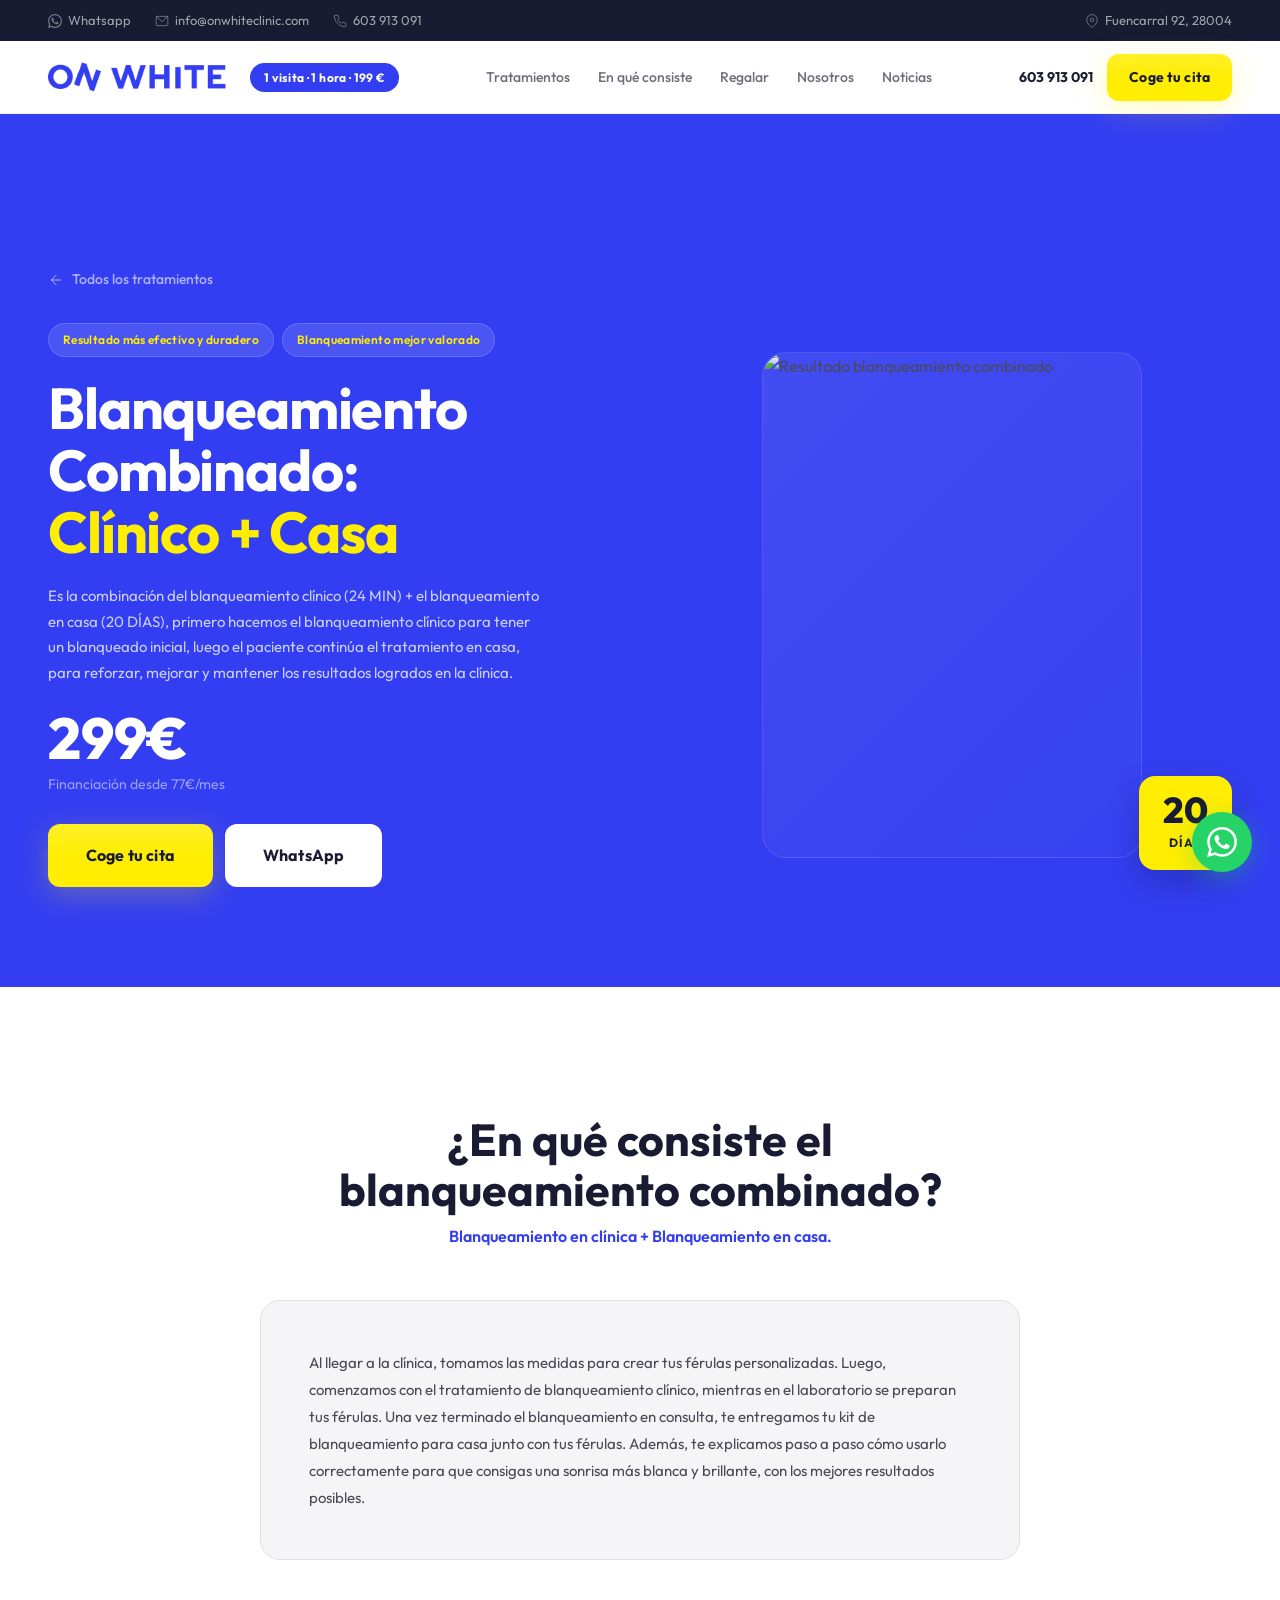
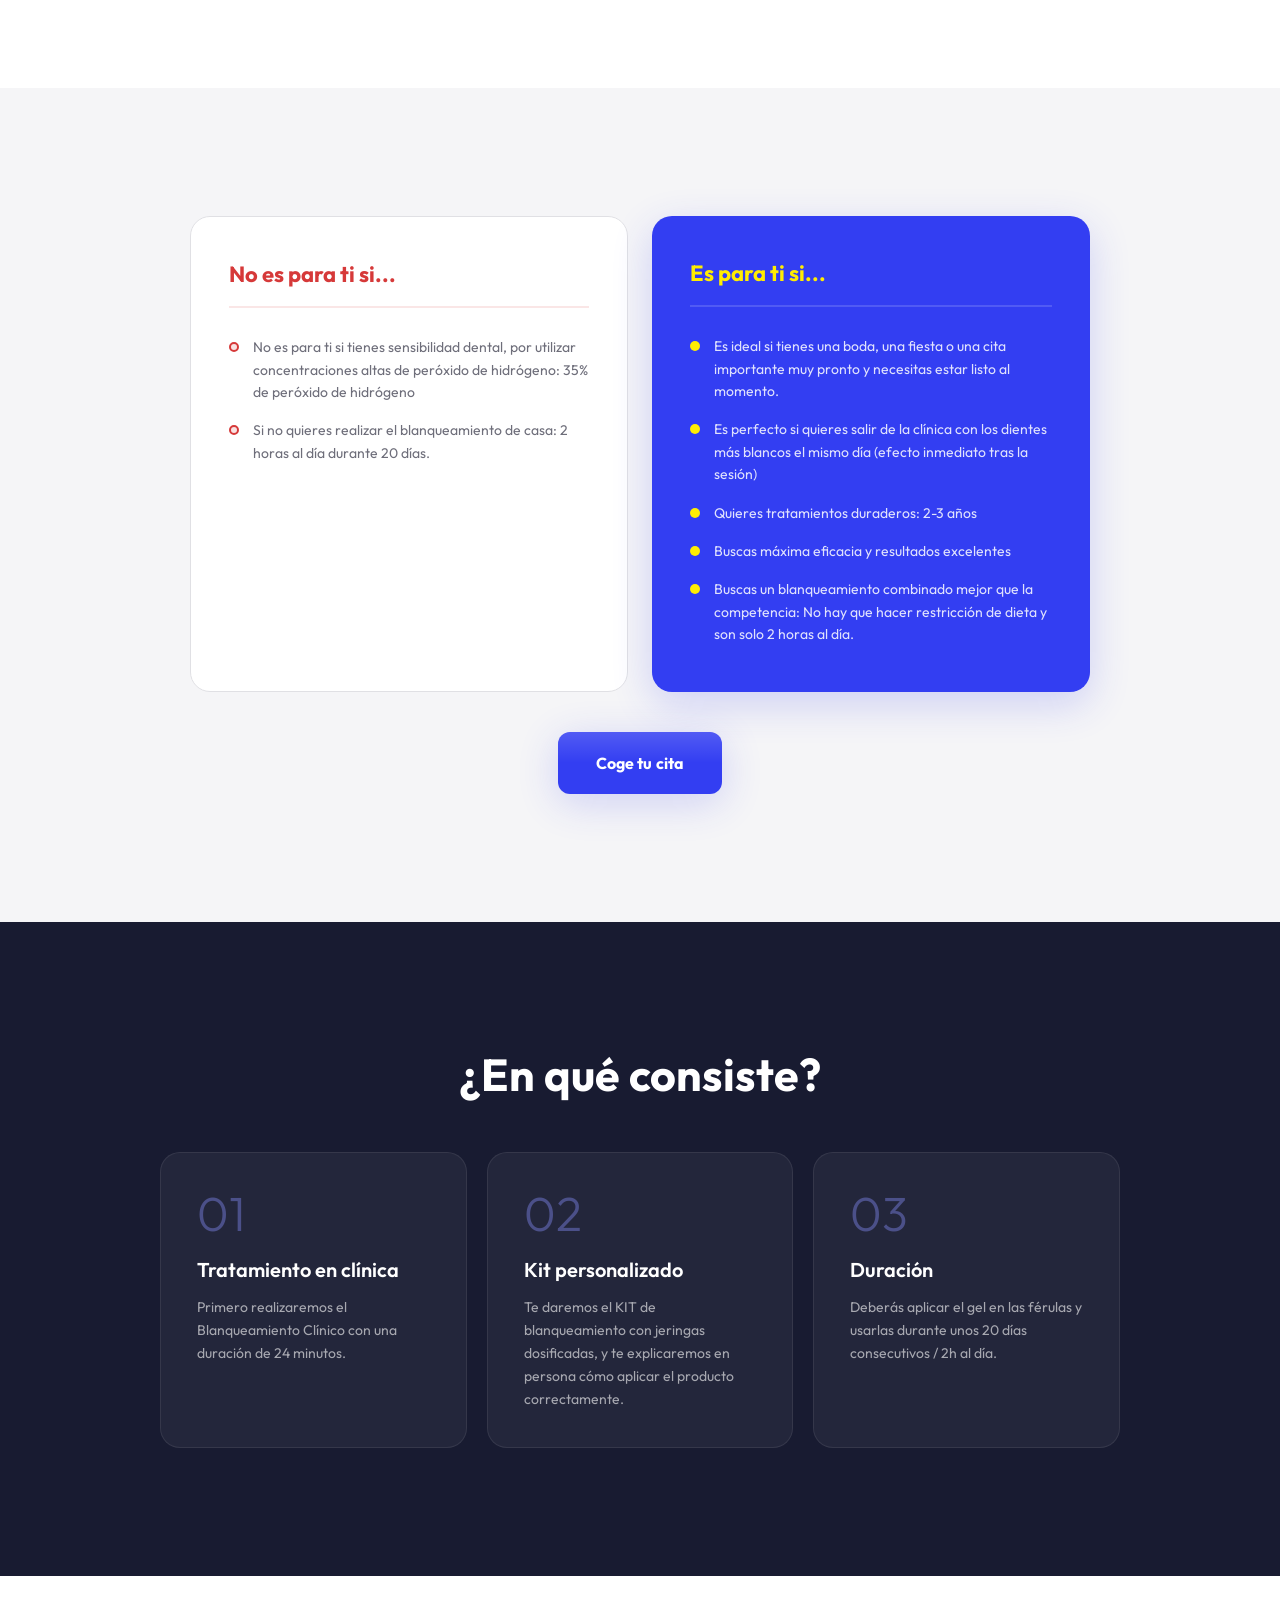
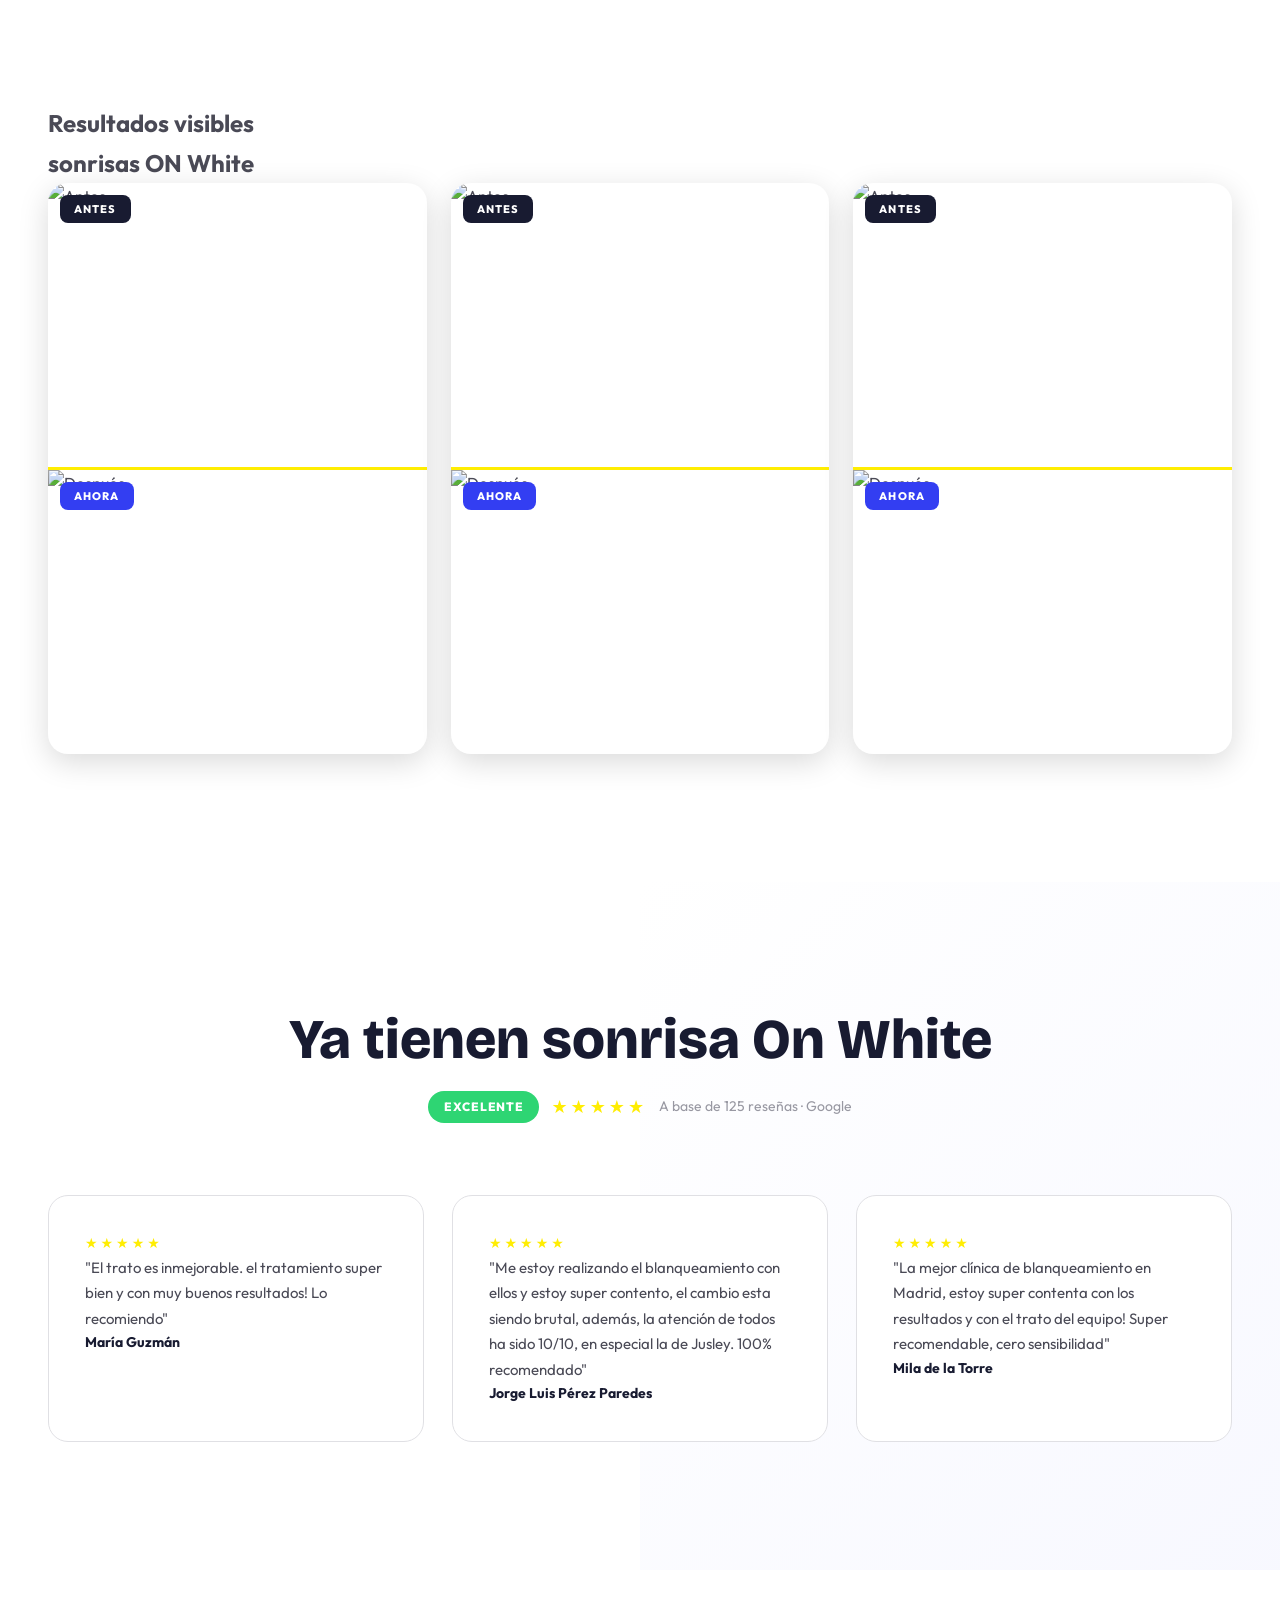
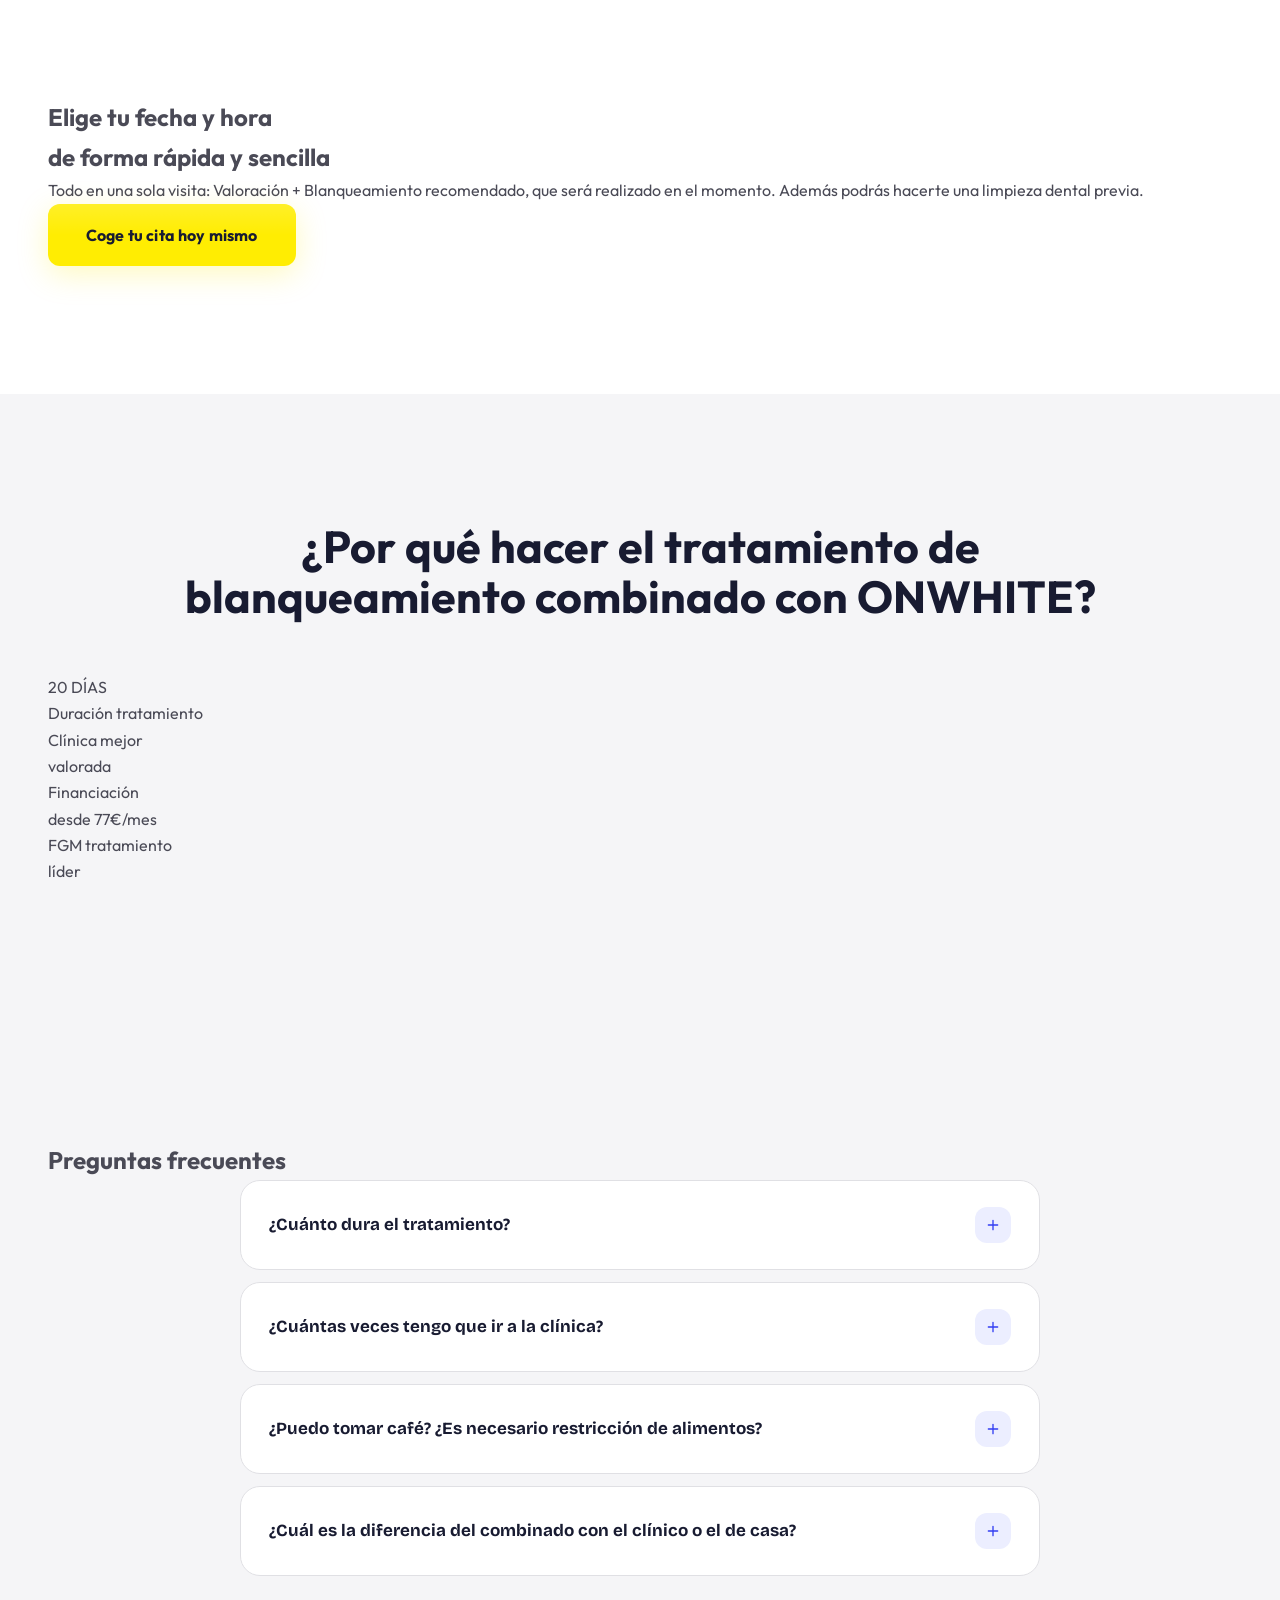
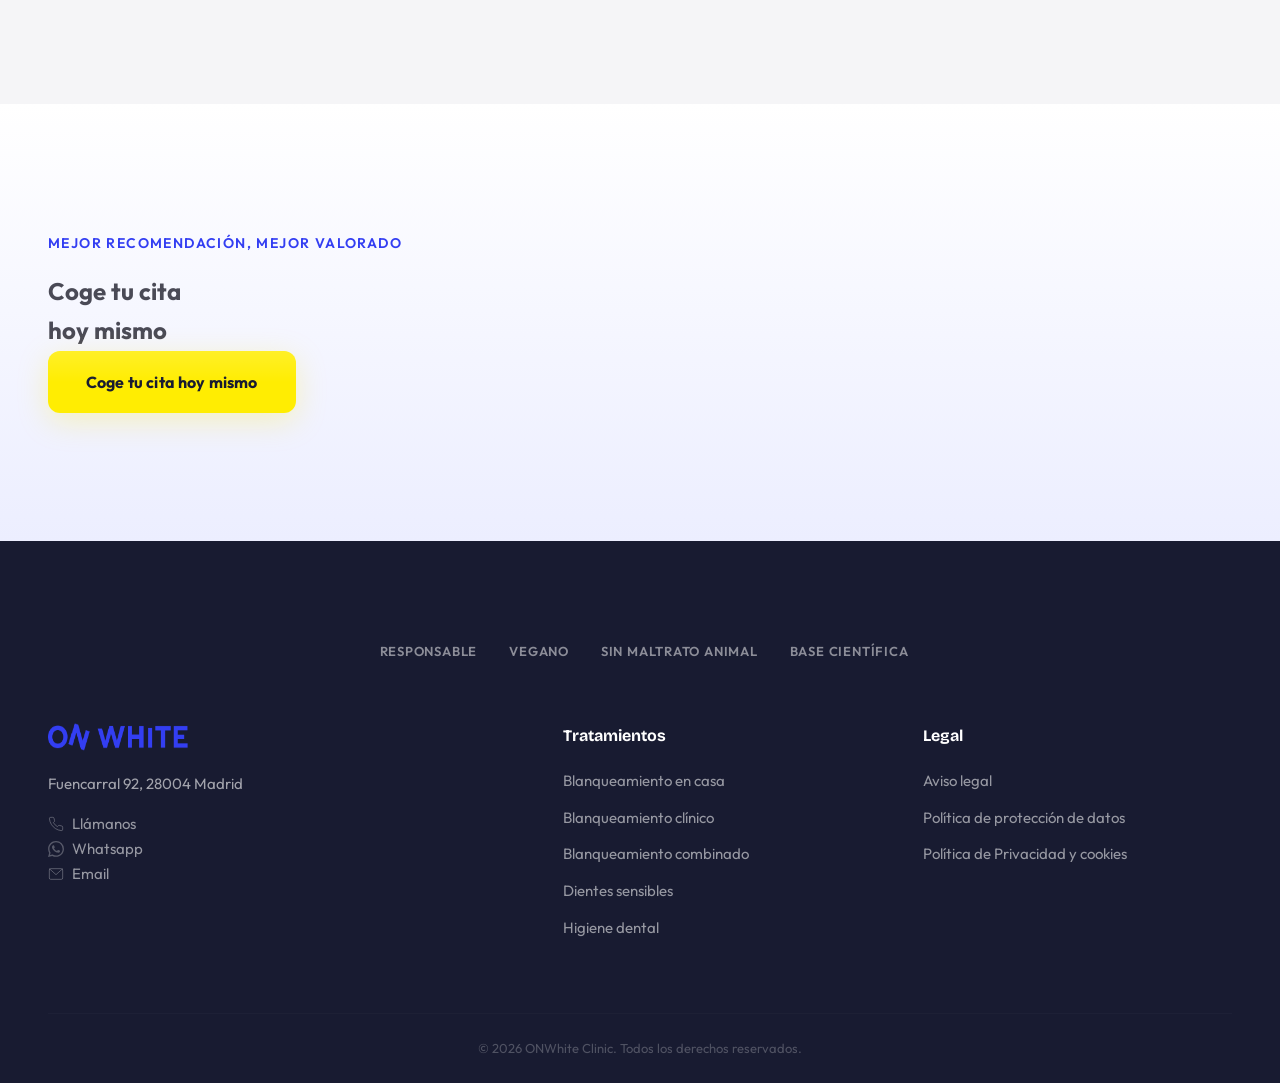
==== commit 273c3858: "fix: apply all feedback — hero compact, slider, vertical B/A, table compare - Hero: remove badge, fi" ====
--- a/prototype/blanqueamiento-combinado.html
+++ b/prototype/blanqueamiento-combinado.html
@@ -113,10 +113,7 @@
           </div>
           <div class="srv-hero__visual reveal" style="animation-delay:.12s">
             <div class="srv-hero__image-frame">
-              <div class="hero__image-placeholder">
-                <svg viewBox="0 0 64 64" fill="none" stroke="currentColor" stroke-width="1"><circle cx="32" cy="24" r="12"/><path d="M12 56c0-11 9-20 20-20s20 9 20 20"/></svg>
-                Foto resultado blanqueamiento
-              </div>
+              <img src="https://images.unsplash.com/photo-1576091160550-2173dba999ef?w=800&q=80&auto=format&fit=crop" alt="Resultado blanqueamiento combinado" style="width:100%;height:100%;object-fit:cover;border-radius:24px;">
             </div>
             <div class="srv-hero__stat-card">
               <span class="srv-hero__stat-num">20</span>
@@ -206,83 +203,35 @@
         <div class="results__header">
           <h2 class="results__title reveal">Resultados visibles<br>sonrisas ON White</h2>
         </div>
-        <div class="results-grid">
+        <div class="ba-grid">
           <div class="ba-card reveal" style="animation-delay:.05s">
-            <div class="ba-card__images">
-              <div class="ba-card__side ba-card__side--before">
-                <span class="ba-card__label">Antes</span>
-                <div class="ba-card__placeholder"></div>
-              </div>
-              <div class="ba-card__divider"></div>
-              <div class="ba-card__side ba-card__side--after">
-                <span class="ba-card__label">Ahora</span>
-                <div class="ba-card__placeholder"></div>
-              </div>
-            </div>
-          </div>
-          <div class="ba-card reveal" style="animation-delay:.1s">
-            <div class="ba-card__images">
-              <div class="ba-card__side ba-card__side--before">
-                <span class="ba-card__label">Antes</span>
-                <div class="ba-card__placeholder"></div>
-              </div>
-              <div class="ba-card__divider"></div>
-              <div class="ba-card__side ba-card__side--after">
-                <span class="ba-card__label">Ahora</span>
-                <div class="ba-card__placeholder"></div>
-              </div>
-            </div>
-          </div>
-          <div class="ba-card reveal" style="animation-delay:.15s">
-            <div class="ba-card__images">
-              <div class="ba-card__side ba-card__side--before">
-                <span class="ba-card__label">Antes</span>
-                <div class="ba-card__placeholder"></div>
-              </div>
-              <div class="ba-card__divider"></div>
-              <div class="ba-card__side ba-card__side--after">
-                <span class="ba-card__label">Ahora</span>
-                <div class="ba-card__placeholder"></div>
-              </div>
-            </div>
-          </div>
-          <div class="ba-card reveal" style="animation-delay:.2s">
-            <div class="ba-card__images">
-              <div class="ba-card__side ba-card__side--before">
-                <span class="ba-card__label">Antes</span>
-                <div class="ba-card__placeholder"></div>
-              </div>
-              <div class="ba-card__divider"></div>
-              <div class="ba-card__side ba-card__side--after">
-                <span class="ba-card__label">Ahora</span>
-                <div class="ba-card__placeholder"></div>
-              </div>
-            </div>
-          </div>
-          <div class="ba-card reveal" style="animation-delay:.25s">
-            <div class="ba-card__images">
-              <div class="ba-card__side ba-card__side--before">
-                <span class="ba-card__label">Antes</span>
-                <div class="ba-card__placeholder"></div>
-              </div>
-              <div class="ba-card__divider"></div>
-              <div class="ba-card__side ba-card__side--after">
-                <span class="ba-card__label">Ahora</span>
-                <div class="ba-card__placeholder"></div>
-              </div>
-            </div>
-          </div>
-          <div class="ba-card reveal" style="animation-delay:.3s">
-            <div class="ba-card__images">
-              <div class="ba-card__side ba-card__side--before">
-                <span class="ba-card__label">Antes</span>
-                <div class="ba-card__placeholder"></div>
-              </div>
-              <div class="ba-card__divider"></div>
-              <div class="ba-card__side ba-card__side--after">
-                <span class="ba-card__label">Ahora</span>
-                <div class="ba-card__placeholder"></div>
-              </div>
+            <div class="ba-card__top">
+              <span class="ba-card__tag">Antes</span>
+              <img src="https://images.unsplash.com/photo-1606811841689-23dfddce3e95?w=400&q=75&auto=format&fit=crop" alt="Antes" loading="lazy">
+            </div>
+            <div class="ba-card__bottom">
+              <span class="ba-card__tag ba-card__tag--after">Ahora</span>
+              <img src="https://images.unsplash.com/photo-1576091160550-2173dba999ef?w=400&q=75&auto=format&fit=crop" alt="Después" loading="lazy">
+            </div>
+          </div>
+          <div class="ba-card reveal" style="animation-delay:.12s">
+            <div class="ba-card__top">
+              <span class="ba-card__tag">Antes</span>
+              <img src="https://images.unsplash.com/photo-1606811841689-23dfddce3e95?w=400&q=75&auto=format&fit=crop" alt="Antes" loading="lazy">
+            </div>
+            <div class="ba-card__bottom">
+              <span class="ba-card__tag ba-card__tag--after">Ahora</span>
+              <img src="https://images.unsplash.com/photo-1576091160550-2173dba999ef?w=400&q=75&auto=format&fit=crop" alt="Después" loading="lazy">
+            </div>
+          </div>
+          <div class="ba-card reveal" style="animation-delay:.19s">
+            <div class="ba-card__top">
+              <span class="ba-card__tag">Antes</span>
+              <img src="https://images.unsplash.com/photo-1606811841689-23dfddce3e95?w=400&q=75&auto=format&fit=crop" alt="Antes" loading="lazy">
+            </div>
+            <div class="ba-card__bottom">
+              <span class="ba-card__tag ba-card__tag--after">Ahora</span>
+              <img src="https://images.unsplash.com/photo-1576091160550-2173dba999ef?w=400&q=75&auto=format&fit=crop" alt="Después" loading="lazy">
             </div>
           </div>
         </div>
--- a/prototype/styles.css
+++ b/prototype/styles.css
@@ -1,183 +1,197 @@
 /* ============================================
-   ON WHITE CLINIC — Electric Precision
-   Brand: #333EF2 blue · #FFED02 yellow · #181B31 navy
+   ON WHITE CLINIC — Electric Cinema v2
+   #333EF2 blue · #FFED02 yellow · #181B31 navy
    ============================================ */
 
 :root {
   --blue: #333EF2;
-  --blue-dark: #2832C8;
+  --blue-dark: #2530D0;
+  --blue-mid: #5560F5;
   --blue-light: #8990FF;
   --blue-pale: #D4D7FF;
-  --blue-ghost: #EEEFFE;
+  --blue-ghost: #ECEEFF;
   --yellow: #FFED02;
-  --yellow-soft: #FFF8B0;
+  --yellow-soft: #FFF7A0;
   --navy: #181B31;
-  --navy-soft: #232744;
+  --navy-mid: #1E2140;
+  --navy-light: #282C50;
   --white: #FFFFFF;
-  --off-white: #F7F7F7;
-  --grey-100: #F3F3F3;
-  --grey-200: #E5E5E5;
-  --grey-400: #9A9A9A;
-  --grey-500: #7A7A7A;
-  --grey-600: #54595F;
-  --grey-900: #1A1A1A;
-
-  --font-heading: 'Bricolage Grotesque', system-ui, sans-serif;
+  --off-white: #F5F5F7;
+  --grey-100: #F0F0F2;
+  --grey-200: #E0E0E4;
+  --grey-300: #C8C8CE;
+  --grey-400: #9898A2;
+  --grey-500: #6E6E7A;
+  --grey-600: #4A4A56;
+  --red: #FF4757;
+  --green: #2ED573;
+
+  --font-display: 'Bricolage Grotesque', system-ui, sans-serif;
   --font-body: 'Outfit', system-ui, sans-serif;
 
-  --ease-out: cubic-bezier(0.16, 1, 0.3, 1);
-  --ease-spring: cubic-bezier(0.34, 1.56, 0.64, 1);
-
-  --container: 1220px;
-  --container-sm: 840px;
-  --section-py: clamp(72px, 9vw, 128px);
+  --ease: cubic-bezier(0.16, 1, 0.3, 1);
+  --ease-back: cubic-bezier(0.34, 1.56, 0.64, 1);
+  --ease-smooth: cubic-bezier(0.25, 0.1, 0.25, 1);
+
+  --container: 1280px;
+  --radius: 20px;
+  --radius-sm: 12px;
+  --radius-xs: 8px;
+  --radius-card: 24px;
+
+  --shadow-sm: 0 2px 8px rgba(24,27,49,0.06);
+  --shadow-md: 0 8px 30px rgba(24,27,49,0.08);
+  --shadow-lg: 0 20px 60px rgba(24,27,49,0.12);
+  --shadow-blue: 0 8px 40px rgba(51,62,242,0.2);
+  --shadow-blue-lg: 0 20px 60px rgba(51,62,242,0.3);
+  --shadow-yellow: 0 8px 30px rgba(255,237,2,0.25);
 }
 
 /* --- Reset --- */
 *, *::before, *::after { box-sizing: border-box; margin: 0; padding: 0; }
-html { scroll-behavior: smooth; -webkit-font-smoothing: antialiased; -moz-osx-font-smoothing: grayscale; }
+html {
+  scroll-behavior: smooth;
+  -webkit-font-smoothing: antialiased;
+  -moz-osx-font-smoothing: grayscale;
+}
 body {
   font-family: var(--font-body);
   font-size: 16px;
-  line-height: 1.7;
+  line-height: 1.65;
   color: var(--grey-600);
   background: var(--white);
   overflow-x: hidden;
 }
+::selection { background: var(--blue); color: var(--white); }
 a { color: inherit; text-decoration: none; }
 ul { list-style: none; }
 img { max-width: 100%; display: block; }
 button { cursor: pointer; border: none; background: none; font: inherit; color: inherit; }
 
 /* --- Layout --- */
-.container { max-width: var(--container); margin: 0 auto; padding: 0 clamp(20px, 4vw, 40px); }
-.container--sm { max-width: var(--container-sm); }
-.section { padding: var(--section-py) 0; position: relative; }
+.container { max-width: var(--container); margin: 0 auto; padding: 0 clamp(20px, 4vw, 48px); }
+.section { padding: clamp(80px, 10vw, 140px) 0; position: relative; overflow: hidden; }
 
 /* --- Buttons --- */
 .btn {
-  display: inline-flex; align-items: center; justify-content: center; gap: 8px;
-  font-family: var(--font-body); font-weight: 600; font-size: 15px;
-  border-radius: 12px; padding: 14px 28px;
-  transition: transform 0.4s var(--ease-spring), background 0.3s, color 0.3s, box-shadow 0.3s;
+  display: inline-flex; align-items: center; justify-content: center; gap: 10px;
+  font-family: var(--font-body); font-weight: 700; font-size: 15px;
+  border-radius: var(--radius-sm); padding: 16px 32px;
+  transition: transform 0.45s var(--ease), box-shadow 0.45s var(--ease), background 0.3s, border-color 0.3s, color 0.3s;
   white-space: nowrap; position: relative; overflow: hidden;
-}
-.btn:hover { transform: translateY(-2px); }
-.btn:active { transform: translateY(0) scale(0.97); }
-.btn:focus-visible { outline: 2px solid var(--blue); outline-offset: 3px; }
+  letter-spacing: 0.01em;
+}
+.btn::before {
+  content: ''; position: absolute; inset: 0;
+  background: linear-gradient(180deg, rgba(255,255,255,0.15) 0%, transparent 50%);
+  pointer-events: none;
+}
+.btn:hover { transform: translateY(-3px); }
+.btn:active { transform: translateY(0) scale(0.97); transition-duration: 0.15s; }
+.btn:focus-visible { outline: 3px solid var(--blue-pale); outline-offset: 3px; }
 
 .btn--yellow {
   background: var(--yellow); color: var(--navy);
-  box-shadow: 0 4px 24px rgba(255, 237, 2, 0.3);
-}
-.btn--yellow:hover { box-shadow: 0 8px 32px rgba(255, 237, 2, 0.45); background: #FFE600; }
+  box-shadow: var(--shadow-yellow);
+}
+.btn--yellow:hover { box-shadow: 0 12px 40px rgba(255,237,2,0.4); }
 
 .btn--blue {
   background: var(--blue); color: var(--white);
-  box-shadow: 0 4px 24px rgba(51, 62, 242, 0.25);
-}
-.btn--blue:hover { background: var(--blue-dark); box-shadow: 0 8px 32px rgba(51, 62, 242, 0.35); }
+  box-shadow: var(--shadow-blue);
+}
+.btn--blue:hover { background: var(--blue-dark); box-shadow: var(--shadow-blue-lg); }
+
+.btn--glass {
+  background: rgba(255,255,255,0.1); color: var(--white);
+  border: 1.5px solid rgba(255,255,255,0.18);
+  backdrop-filter: blur(8px);
+}
+.btn--glass:hover { background: rgba(255,255,255,0.18); border-color: rgba(255,255,255,0.3); }
 
 .btn--outline {
   border: 1.5px solid var(--grey-200); color: var(--navy);
-}
-.btn--outline:hover { border-color: var(--blue); color: var(--blue); }
+  background: var(--white);
+}
+.btn--outline:hover { border-color: var(--blue); color: var(--blue); box-shadow: var(--shadow-sm); }
+
+.btn--sm { padding: 12px 22px; font-size: 14px; }
+.btn--lg { padding: 18px 38px; font-size: 16px; }
+.btn--full { width: 100%; }
 
 .btn--white {
-  background: var(--white); color: var(--blue);
-  box-shadow: 0 4px 20px rgba(0,0,0,0.1);
-}
-.btn--white:hover { box-shadow: 0 8px 28px rgba(0,0,0,0.15); }
-
-.btn--sm { padding: 10px 20px; font-size: 14px; border-radius: 10px; }
-.btn--lg { padding: 16px 32px; font-size: 16px; }
-.btn--full { width: 100%; }
+  background: var(--white); color: var(--navy);
+}
+.btn--white:hover { box-shadow: var(--shadow-md); }
+
 
 /* ============================================
    TOP BAR
    ============================================ */
 .topbar {
-  background: var(--navy);
-  padding: 8px 0;
-  font-size: 13px;
-  color: rgba(255,255,255,0.7);
+  background: var(--navy); padding: 10px 0;
+  font-size: 13px; color: rgba(255,255,255,0.6);
 }
 .topbar__inner {
-  max-width: var(--container);
-  margin: 0 auto;
-  padding: 0 clamp(20px, 4vw, 40px);
-  display: flex;
-  align-items: center;
-  justify-content: space-between;
-  gap: 16px;
-}
-.topbar__links { display: flex; gap: 24px; align-items: center; }
+  max-width: var(--container); margin: 0 auto;
+  padding: 0 clamp(20px, 4vw, 48px);
+  display: flex; align-items: center; justify-content: space-between; gap: 16px;
+}
+.topbar__links { display: flex; gap: 24px; align-items: center; flex-wrap: wrap; }
 .topbar__link {
-  display: flex; align-items: center; gap: 6px;
-  transition: color 0.3s;
+  display: flex; align-items: center; gap: 6px; transition: color 0.3s;
 }
 .topbar__link:hover { color: var(--yellow); }
-.topbar__link svg { width: 14px; height: 14px; flex-shrink: 0; }
+.topbar__link svg { width: 14px; height: 14px; flex-shrink: 0; opacity: 0.7; }
 .topbar__address { display: flex; align-items: center; gap: 6px; }
-.topbar__address svg { width: 14px; height: 14px; flex-shrink: 0; }
+.topbar__address svg { width: 14px; height: 14px; flex-shrink: 0; opacity: 0.7; }
+
 
 /* ============================================
    HEADER
    ============================================ */
 .header {
   position: sticky; top: 0; z-index: 100;
+  background: rgba(255,255,255,0.85);
+  backdrop-filter: blur(20px); -webkit-backdrop-filter: blur(20px);
+  border-bottom: 1px solid rgba(0,0,0,0.04);
+  transition: box-shadow 0.4s, background 0.4s;
+}
+.header.scrolled {
   background: rgba(255,255,255,0.95);
-  backdrop-filter: blur(16px); -webkit-backdrop-filter: blur(16px);
-  border-bottom: 1px solid var(--grey-200);
-  padding: 0;
-  transition: box-shadow 0.3s;
-}
-.header.scrolled {
-  box-shadow: 0 2px 24px rgba(24,27,49,0.08);
+  box-shadow: 0 4px 30px rgba(24,27,49,0.06);
 }
 .header__inner {
-  max-width: var(--container);
-  margin: 0 auto;
-  padding: 0 clamp(20px, 4vw, 40px);
-  display: flex; align-items: center;
-  height: 72px; gap: 32px;
-}
-.header__logo img { height: 32px; width: auto; }
+  max-width: var(--container); margin: 0 auto;
+  padding: 0 clamp(20px, 4vw, 48px);
+  display: flex; align-items: center; height: 72px; gap: 24px;
+}
+.header__logo img { height: 30px; width: auto; }
 .header__promo {
-  background: var(--blue);
-  color: var(--white);
-  font-size: 13px;
-  font-weight: 600;
-  padding: 5px 14px;
-  border-radius: 100px;
-  white-space: nowrap;
-  letter-spacing: 0.02em;
+  background: var(--blue); color: var(--white);
+  font-size: 12px; font-weight: 700; padding: 5px 14px;
+  border-radius: 100px; letter-spacing: 0.03em;
 }
 .header__nav { display: flex; gap: 28px; flex: 1; justify-content: center; }
 .nav-link {
-  font-size: 14px; font-weight: 500; color: var(--grey-600);
+  font-size: 14px; font-weight: 500; color: var(--grey-500);
   transition: color 0.3s; position: relative; padding: 4px 0;
 }
 .nav-link::after {
   content: ''; position: absolute; bottom: -2px; left: 0;
-  width: 0; height: 2px; background: var(--blue);
-  transition: width 0.35s var(--ease-out);
+  width: 0; height: 2.5px; background: var(--blue); border-radius: 2px;
+  transition: width 0.4s var(--ease);
 }
 .nav-link:hover { color: var(--navy); }
 .nav-link:hover::after { width: 100%; }
-
-.header__right { display: flex; align-items: center; gap: 16px; }
-.header__phone {
-  font-size: 14px; font-weight: 600; color: var(--navy);
-  transition: color 0.3s;
-}
+.header__right { display: flex; align-items: center; gap: 14px; }
+.header__phone { font-size: 14px; font-weight: 700; color: var(--navy); transition: color 0.3s; }
 .header__phone:hover { color: var(--blue); }
 
 .header__burger { display: none; width: 28px; height: 20px; position: relative; z-index: 110; flex-shrink: 0; }
 .header__burger span {
   display: block; width: 100%; height: 2px; background: var(--navy);
-  position: absolute; left: 0;
-  transition: transform 0.4s var(--ease-out), opacity 0.3s;
+  position: absolute; left: 0; transition: all 0.4s var(--ease);
 }
 .header__burger span:nth-child(1) { top: 0; }
 .header__burger span:nth-child(2) { top: 50%; transform: translateY(-50%); }
@@ -194,752 +208,1199 @@
 }
 .mobile-menu.active { opacity: 1; pointer-events: all; }
 .mobile-menu__nav { display: flex; flex-direction: column; align-items: center; gap: 20px; }
-.mobile-menu__link {
-  font-family: var(--font-heading); font-size: 28px; font-weight: 600;
-  color: var(--navy); transition: color 0.3s;
-}
+.mobile-menu__link { font-family: var(--font-display); font-size: 28px; font-weight: 700; color: var(--navy); }
 .mobile-menu__link:hover { color: var(--blue); }
-.mobile-menu__cta { margin-top: 12px; }
+
 
 /* ============================================
    HERO
    ============================================ */
 .hero {
-  position: relative; overflow: hidden;
+  position: relative;
   background: var(--blue);
-  padding: clamp(60px, 8vw, 100px) 0 clamp(80px, 10vw, 120px);
-}
-.hero__bg {
-  position: absolute; inset: 0; pointer-events: none; overflow: hidden;
-}
-.hero__bg-shape {
-  position: absolute; border-radius: 50%; opacity: 0.08;
-  background: var(--white);
-}
-.hero__bg-shape--1 { width: 600px; height: 600px; top: -200px; right: -100px; }
-.hero__bg-shape--2 { width: 400px; height: 400px; bottom: -150px; left: -100px; }
-.hero__bg-shape--3 { width: 200px; height: 200px; top: 40%; left: 20%; opacity: 0.05; }
-.hero__bg-grid {
+  min-height: 100dvh;
+  display: flex;
+  align-items: center;
+  overflow: hidden;
+  padding: 110px 0 50px;
+}
+
+.hero__bg { position: absolute; inset: 0; pointer-events: none; }
+.hero__gradient {
+  position: absolute; inset: 0;
+  background:
+    radial-gradient(ellipse 80% 70% at 70% 50%, rgba(85,96,245,0.35) 0%, transparent 60%),
+    radial-gradient(ellipse 50% 60% at 10% 80%, rgba(51,62,242,0.15) 0%, transparent 50%),
+    radial-gradient(circle at 90% 10%, rgba(137,144,255,0.1) 0%, transparent 40%);
+}
+.hero__grid-lines {
   position: absolute; inset: 0;
   background-image:
     linear-gradient(rgba(255,255,255,0.03) 1px, transparent 1px),
     linear-gradient(90deg, rgba(255,255,255,0.03) 1px, transparent 1px);
-  background-size: 60px 60px;
+  background-size: 80px 80px;
+}
+.hero__orb {
+  position: absolute; border-radius: 50%; filter: blur(80px); pointer-events: none;
+}
+.hero__orb--1 { width: 500px; height: 500px; top: -100px; right: 10%; background: rgba(255,237,2,0.1); }
+.hero__orb--2 { width: 300px; height: 300px; bottom: -50px; left: -50px; background: rgba(255,237,2,0.06); }
+.hero__grain {
+  position: absolute; inset: 0; pointer-events: none;
+  background-image: url("data:image/svg+xml,%3Csvg viewBox='0 0 512 512' xmlns='http://www.w3.org/2000/svg'%3E%3Cfilter id='n'%3E%3CfeTurbulence type='fractalNoise' baseFrequency='0.65' numOctaves='4' stitchTiles='stitch'/%3E%3C/filter%3E%3Crect width='100%25' height='100%25' filter='url(%23n)' opacity='0.04'/%3E%3C/svg%3E");
+  background-size: 200px; mix-blend-mode: overlay;
+}
+
+/* Decorative elements */
+.hero__deco { position: absolute; pointer-events: none; }
+.hero__deco--circle {
+  width: 200px; height: 200px;
+  border: 2px solid rgba(255,255,255,0.06);
+  border-radius: 50%;
+  top: 15%; left: 5%;
+  animation: float 8s ease-in-out infinite;
+}
+.hero__deco--dots {
+  width: 120px; height: 120px;
+  bottom: 20%; right: 5%;
+  background-image: radial-gradient(circle, rgba(255,237,2,0.15) 1.5px, transparent 1.5px);
+  background-size: 16px 16px;
+  animation: float 10s ease-in-out infinite reverse;
 }
 
 .hero__content {
-  max-width: var(--container);
-  margin: 0 auto;
-  padding: 0 clamp(20px, 4vw, 40px);
+  max-width: var(--container); margin: 0 auto;
+  padding: 0 clamp(20px, 4vw, 48px);
+  display: grid; grid-template-columns: 1fr 1fr;
+  gap: clamp(40px, 5vw, 80px); align-items: center;
+  position: relative; z-index: 2;
+}
+
+.hero__badge {
+  display: inline-flex; align-items: center; gap: 8px;
+  background: rgba(255,255,255,0.06);
+  border: 1px solid rgba(255,255,255,0.1);
+  padding: 8px 18px; border-radius: 100px;
+  font-size: 13px; font-weight: 600; color: rgba(255,255,255,0.7);
+  margin-bottom: 28px; backdrop-filter: blur(10px);
+}
+.hero__badge-dot {
+  width: 8px; height: 8px; border-radius: 50%; background: var(--green);
+  animation: pulse 2s ease infinite;
+}
+@keyframes pulse {
+  0%, 100% { box-shadow: 0 0 0 0 rgba(46,213,115,0.4); }
+  50% { box-shadow: 0 0 0 8px rgba(46,213,115,0); }
+}
+
+.hero__title {
+  font-family: var(--font-display);
+  font-size: clamp(44px, 5.5vw, 80px);
+  font-weight: 800; line-height: 1.02;
+  color: var(--white); margin-bottom: 24px;
+  letter-spacing: -0.03em;
+}
+.hero__title em {
+  font-style: normal; color: var(--yellow);
+  text-shadow: 0 0 60px rgba(255,237,2,0.3);
+}
+.hero__desc {
+  font-size: clamp(16px, 1.2vw, 19px);
+  color: rgba(255,255,255,0.6);
+  max-width: 480px; line-height: 1.7; margin-bottom: 12px;
+}
+.hero__sub {
+  font-size: 17px; font-weight: 700; color: var(--yellow);
+  margin-bottom: 36px;
+  display: flex; align-items: center; gap: 10px;
+  text-transform: uppercase; letter-spacing: 0.04em;
+}
+.hero__sub::before {
+  content: '';
+  width: 32px; height: 3px;
+  background: var(--yellow); border-radius: 3px;
+}
+.hero__ctas { display: flex; gap: 12px; flex-wrap: wrap; }
+
+/* Hero Image */
+.hero__visual { position: relative; }
+.hero__img-wrap {
+  position: relative; border-radius: 28px; overflow: hidden;
+  aspect-ratio: 3/4;
+  box-shadow: 0 40px 80px rgba(0,0,0,0.3);
+}
+.hero__img-wrap img {
+  width: 100%; height: 100%; object-fit: cover;
+  transform: scale(1.05); transition: transform 8s var(--ease-smooth);
+}
+.hero__img-wrap:hover img { transform: scale(1.1); }
+.hero__img-overlay {
+  position: absolute; inset: 0;
+  background: linear-gradient(180deg, transparent 40%, rgba(24,27,49,0.5) 100%);
+  pointer-events: none;
+}
+
+/* Floating glassmorphism cards */
+.hero__float {
+  position: absolute; z-index: 5;
+  background: rgba(255,255,255,0.08);
+  backdrop-filter: blur(20px); -webkit-backdrop-filter: blur(20px);
+  border: 1px solid rgba(255,255,255,0.12);
+  border-radius: 18px; padding: 18px 22px;
+  color: var(--white);
+  animation: float 6s ease-in-out infinite;
+}
+.hero__float--rating { bottom: 12%; left: -10%; animation-delay: 0s; }
+.hero__float--cases { top: 10%; right: -8%; animation-delay: -3s; }
+.hero__float-score {
+  font-family: var(--font-display);
+  font-size: 36px; font-weight: 800; line-height: 1;
+}
+.hero__float-num {
+  font-family: var(--font-display);
+  font-size: 36px; font-weight: 800; line-height: 1; color: var(--yellow);
+}
+.hero__float-label, .hero__float-text { font-size: 13px; opacity: 0.7; line-height: 1.3; }
+.hero__float-stars { color: var(--yellow); font-size: 14px; letter-spacing: 2px; }
+
+@keyframes float {
+  0%, 100% { transform: translateY(0); }
+  50% { transform: translateY(-12px); }
+}
+
+
+/* ============================================
+   MARQUEE
+   ============================================ */
+.marquee {
+  background: var(--yellow); padding: 18px 0;
+  overflow: hidden; position: relative;
+}
+.marquee__track {
+  display: flex; gap: 0; width: max-content;
+  animation: scroll-x 25s linear infinite;
+}
+.marquee__item {
+  font-family: var(--font-display);
+  font-size: 15px; font-weight: 700;
+  text-transform: uppercase; letter-spacing: 0.05em;
+  color: var(--navy); white-space: nowrap;
+  padding: 0 24px; display: flex; align-items: center; gap: 24px;
+}
+.marquee__item::before {
+  content: ''; width: 8px; height: 8px;
+  background: var(--blue); border-radius: 50%; flex-shrink: 0;
+}
+@keyframes scroll-x {
+  from { transform: translateX(0); }
+  to { transform: translateX(-50%); }
+}
+
+
+/* ============================================
+   SECTION HEADERS
+   ============================================ */
+.s-header {
+  text-align: center;
+  margin-bottom: clamp(48px, 6vw, 72px);
+}
+.s-tag {
+  display: inline-flex; align-items: center; gap: 10px;
+  font-family: var(--font-body);
+  font-size: 13px; font-weight: 700;
+  text-transform: uppercase; letter-spacing: 0.1em;
+  color: var(--blue); margin-bottom: 20px;
+}
+.s-tag__icon { flex-shrink: 0; }
+.s-tag::before, .s-tag::after {
+  content: ''; width: 28px; height: 2px;
+  background: var(--blue-pale); border-radius: 2px;
+}
+.s-tag--light { color: var(--yellow); }
+.s-tag--light::before, .s-tag--light::after { background: rgba(255,255,255,0.2); }
+
+.s-title {
+  font-family: var(--font-display);
+  font-size: clamp(34px, 5vw, 60px);
+  font-weight: 800; line-height: 1.08;
+  letter-spacing: -0.02em;
+  color: var(--navy); margin-bottom: 18px;
+}
+.s-title em { font-style: normal; color: var(--blue); }
+.s-title--white { color: var(--white); }
+.s-title--white em { color: var(--yellow); }
+
+.s-desc {
+  font-size: clamp(16px, 1.3vw, 18px);
+  line-height: 1.7; color: var(--grey-500);
+  max-width: 620px; margin: 0 auto;
+}
+
+
+/* ============================================
+   TREATMENT CARDS
+   ============================================ */
+/* Treatment Slider */
+.t-slider {
+  overflow-x: auto;
+  overflow-y: hidden;
+  -webkit-overflow-scrolling: touch;
+  scroll-snap-type: x mandatory;
+  scrollbar-width: none;
+  margin: 0 calc(-1 * clamp(20px, 4vw, 48px));
+  padding: 0 clamp(20px, 4vw, 48px) 20px;
+}
+.t-slider::-webkit-scrollbar { display: none; }
+.t-slider__track {
+  display: flex;
+  gap: 20px;
+}
+.t-slider__track .t-card {
+  flex: 0 0 calc(33.33% - 14px);
+  min-width: 280px;
+  scroll-snap-align: start;
+  opacity: 1;
+  transform: none;
+}
+
+.t-card {
+  position: relative;
+  background: var(--white);
+  border: 1px solid var(--grey-200);
+  border-radius: var(--radius-card);
+  padding: clamp(28px, 3vw, 36px);
+  transition: transform 0.5s var(--ease), box-shadow 0.5s var(--ease), border-color 0.4s var(--ease);
+  display: flex; flex-direction: column; gap: 12px;
+}
+.t-card:hover {
+  transform: translateY(-8px);
+  box-shadow: var(--shadow-blue);
+  border-color: var(--blue-pale);
+}
+
+.t-card--best {
+  border: 2px solid var(--blue);
+  background: linear-gradient(180deg, var(--white) 0%, var(--blue-ghost) 100%);
+}
+
+.t-card__badge {
+  position: absolute; top: -14px; left: 50%; transform: translateX(-50%);
+  background: var(--yellow); color: var(--navy);
+  font-size: 12px; font-weight: 800;
+  text-transform: uppercase; letter-spacing: 0.06em;
+  padding: 6px 20px; border-radius: 100px;
+  white-space: nowrap; box-shadow: var(--shadow-yellow);
+}
+
+.t-card__icon-wrap {
+  width: 56px; height: 56px;
+  background: var(--blue-ghost);
+  border-radius: 16px;
+  display: flex; align-items: center; justify-content: center;
+  margin-bottom: 4px;
+}
+.t-card__icon-wrap svg { width: 28px; height: 28px; }
+.t-card__icon-wrap--best {
+  background: var(--blue);
+}
+
+.t-card__price {
+  font-family: var(--font-display);
+  font-size: clamp(40px, 3.5vw, 52px);
+  font-weight: 800; line-height: 1;
+  color: var(--navy); letter-spacing: -0.02em;
+}
+
+.t-card__name {
+  font-family: var(--font-display);
+  font-size: 19px; font-weight: 700;
+  color: var(--navy); line-height: 1.25;
+}
+
+.t-card__dur {
+  font-size: 13px; font-weight: 600;
+  color: var(--blue); text-transform: uppercase;
+  letter-spacing: 0.08em;
+}
+
+.t-card__desc {
+  font-size: 15px; color: var(--grey-500);
+  line-height: 1.6; flex: 1;
+}
+
+.t-card .btn { margin-top: auto; }
+
+
+/* ============================================
+   PROMO SECTION (Día de la Madre)
+   ============================================ */
+.promo {
+  position: relative;
+  background: linear-gradient(135deg, var(--yellow) 0%, #ffe600 50%, var(--yellow-soft) 100%);
+  padding: clamp(48px, 6vw, 80px) 0;
+  overflow: hidden;
+  margin: 0 clamp(20px, 4vw, 48px);
+  border-radius: var(--radius-card);
+}
+.promo__shape {
+  position: absolute; top: -60%; right: -20%;
+  width: 600px; height: 600px;
+  background: radial-gradient(circle, rgba(51,62,242,0.1) 0%, transparent 70%);
+  border-radius: 50%; pointer-events: none;
+}
+
+.promo__confetti { position: absolute; inset: 0; pointer-events: none; overflow: hidden; }
+.promo__confetti-dot {
+  position: absolute;
+  width: 10px; height: 10px;
+  background: var(--blue);
+  border-radius: 50%;
+  opacity: 0.15;
+  animation: confetti-float 4s ease-in-out infinite;
+}
+@keyframes confetti-float {
+  0%, 100% { transform: translateY(0) rotate(0deg); }
+  50% { transform: translateY(-20px) rotate(180deg); }
+}
+
+.promo__inner {
+  max-width: var(--container); margin: 0 auto;
+  padding: clamp(48px, 6vw, 80px) clamp(20px, 4vw, 48px);
+  display: flex; align-items: center; justify-content: space-between;
+  gap: 48px; flex-wrap: wrap; position: relative; z-index: 2;
+}
+
+.promo__text { flex: 1; min-width: 280px; }
+.promo__label {
+  font-size: 15px; font-weight: 600;
+  color: var(--navy); opacity: 0.7; margin-bottom: 8px;
+  text-transform: uppercase; letter-spacing: 0.05em;
+}
+.promo__title {
+  font-family: var(--font-display);
+  font-size: clamp(34px, 4.5vw, 56px);
+  font-weight: 800; line-height: 1.05;
+  color: var(--navy); margin-bottom: 12px;
+}
+.promo__subtitle {
+  font-family: var(--font-display);
+  font-size: clamp(18px, 2vw, 24px);
+  font-weight: 700;
+  color: var(--navy);
+  margin-bottom: 20px;
+}
+.promo__pricing {
+  display: flex; align-items: center; gap: 12px;
+  margin-bottom: 24px;
+}
+.promo__old {
+  font-size: 18px; font-weight: 600;
+  color: var(--grey-500); text-decoration: line-through;
+}
+.promo__arrow { font-size: 20px; color: var(--navy); }
+.promo__new {
+  font-family: var(--font-display);
+  font-size: clamp(28px, 3vw, 40px);
+  font-weight: 800; color: var(--blue);
+}
+
+.promo__visual {
+  flex: 1;
+  min-width: 300px;
+  max-width: 500px;
+}
+.promo__gift-img {
+  width: 100%;
+  border-radius: 24px;
+  box-shadow: 0 20px 60px rgba(0,0,0,0.15);
+  transform: rotate(2deg);
+  transition: transform 0.5s cubic-bezier(0.16,1,0.3,1);
+}
+.promo__gift-img:hover { transform: rotate(0deg) scale(1.03); }
+
+.promo__cta { width: 100%; }
+
+
+/* ============================================
+   USP SECTION
+   ============================================ */
+.usp-layout {
   display: grid;
   grid-template-columns: 1fr 1fr;
-  gap: clamp(32px, 5vw, 64px);
+  gap: clamp(40px, 5vw, 80px);
   align-items: center;
-}
-.hero__text { position: relative; z-index: 2; }
-.hero__badge {
-  display: inline-flex; align-items: center; gap: 6px;
-  background: rgba(255,255,255,0.15);
-  backdrop-filter: blur(8px);
-  color: var(--white);
-  font-size: 13px; font-weight: 600;
-  padding: 8px 16px; border-radius: 100px;
-  margin-bottom: 24px;
-  border: 1px solid rgba(255,255,255,0.2);
-}
-.hero__badge-dot {
-  width: 8px; height: 8px; border-radius: 50%;
-  background: var(--yellow);
-  animation: pulse-dot 2s ease infinite;
-}
-@keyframes pulse-dot {
-  0%, 100% { opacity: 1; transform: scale(1); }
-  50% { opacity: 0.6; transform: scale(1.4); }
-}
-.hero__title {
-  font-family: var(--font-heading);
-  font-size: clamp(36px, 5vw, 62px);
-  font-weight: 700; line-height: 1.08;
-  color: var(--white);
-  margin-bottom: 20px;
-  letter-spacing: -0.02em;
-}
-.hero__title em {
-  font-style: normal;
-  color: var(--yellow);
-}
-.hero__desc {
-  font-size: clamp(16px, 1.2vw, 18px);
-  color: rgba(255,255,255,0.8);
-  max-width: 480px;
-  margin-bottom: 12px;
-  line-height: 1.7;
-}
-.hero__sub {
-  display: inline-flex; align-items: center; gap: 8px;
-  font-size: 15px; font-weight: 600;
-  color: var(--yellow);
-  margin-bottom: 32px;
-}
-.hero__sub span { opacity: 0.5; }
-.hero__ctas { display: flex; gap: 12px; flex-wrap: wrap; }
-
-.hero__visual {
-  position: relative; display: flex; justify-content: center; align-items: center;
-}
-.hero__image-frame {
+  margin-bottom: 48px;
+}
+
+.usp-photo__frame {
   position: relative;
-  width: 100%; max-width: 420px;
-  border-radius: 24px; overflow: hidden;
-  background: linear-gradient(135deg, rgba(255,255,255,0.1), rgba(255,255,255,0.02));
-  border: 1px solid rgba(255,255,255,0.12);
-  aspect-ratio: 3/4;
+  border-radius: var(--radius-card);
+  overflow: hidden;
+  border: 4px solid var(--blue);
+  box-shadow: var(--shadow-blue-lg);
+}
+.usp-photo__frame img {
+  width: 100%; height: 100%;
+  object-fit: cover; display: block;
+  min-height: 400px;
+}
+
+.usp-props {
+  display: flex; flex-direction: column; gap: 8px;
+}
+
+.usp-card {
+  display: flex; align-items: flex-start; gap: 18px;
+  padding: 20px; border-radius: var(--radius);
+  transition: background 0.3s var(--ease);
+}
+.usp-card:hover { background: var(--blue-ghost); }
+
+.usp-card__icon {
+  width: 56px; height: 56px; min-width: 56px;
+  background: var(--blue-ghost);
+  border-radius: 16px;
   display: flex; align-items: center; justify-content: center;
 }
-.hero__image-frame img {
-  width: 100%; height: 100%; object-fit: cover;
-}
-.hero__image-placeholder {
-  color: rgba(255,255,255,0.3);
-  font-size: 14px; text-align: center; padding: 20px;
-}
-.hero__image-placeholder svg { width: 64px; height: 64px; margin: 0 auto 12px; opacity: 0.3; }
-
-.hero__float-card {
-  position: absolute; z-index: 3;
-  background: var(--white); border-radius: 14px;
-  padding: 14px 18px;
-  box-shadow: 0 12px 40px rgba(24,27,49,0.2);
-  display: flex; align-items: center; gap: 10px;
-}
-.hero__float-card--rating {
-  bottom: 24px; left: -20px;
-}
-.hero__float-card--rating .stars { color: var(--yellow); font-size: 14px; letter-spacing: 1px; }
-.hero__float-card--rating .rating-text { font-size: 12px; color: var(--grey-500); }
-.hero__float-card--rating .rating-num {
-  font-family: var(--font-heading); font-size: 24px; font-weight: 700; color: var(--navy);
-  line-height: 1;
-}
-.hero__float-card--cases {
-  top: 40px; right: -10px;
-}
-.hero__float-card--cases .cases-num {
-  font-family: var(--font-heading); font-size: 20px; font-weight: 700; color: var(--blue);
-}
-.hero__float-card--cases .cases-text { font-size: 12px; color: var(--grey-500); }
-
-/* ============================================
-   MARQUEE
-   ============================================ */
-.marquee {
+.usp-card__icon svg { width: 36px; height: 36px; }
+
+.usp-card__title {
+  font-family: var(--font-display);
+  font-size: 18px; font-weight: 700;
+  color: var(--navy); line-height: 1.35;
+}
+
+/* Price banner */
+.price-banner {
   background: var(--navy);
-  padding: 14px 0;
-  overflow: hidden;
-  white-space: nowrap;
-}
-.marquee__track {
-  display: flex; gap: 0;
-  animation: marquee-scroll 30s linear infinite;
-}
-.marquee__item {
-  display: flex; align-items: center; gap: 12px;
-  padding: 0 24px;
-  font-size: 14px; font-weight: 500;
+  border-radius: var(--radius);
+  padding: clamp(32px, 4vw, 48px);
+  position: relative; overflow: hidden;
+  text-align: center; margin-bottom: 32px;
+}
+.price-banner::before {
+  content: ''; position: absolute; inset: 0;
+  background: radial-gradient(ellipse at top right, rgba(51,62,242,0.3) 0%, transparent 70%);
+  pointer-events: none;
+}
+.price-banner__text {
+  font-size: clamp(17px, 1.5vw, 20px);
   color: rgba(255,255,255,0.7);
-  flex-shrink: 0;
-}
-.marquee__item::before {
-  content: ''; width: 6px; height: 6px;
-  background: var(--yellow); border-radius: 50%;
-  flex-shrink: 0;
-}
-@keyframes marquee-scroll {
-  0% { transform: translateX(0); }
-  100% { transform: translateX(-50%); }
-}
-
-/* ============================================
-   TREATMENTS
-   ============================================ */
-.treatments-grid {
-  display: grid;
-  grid-template-columns: repeat(5, 1fr);
-  gap: 16px;
-}
-.t-card {
+  position: relative; z-index: 1;
+  margin-bottom: 12px; line-height: 1.5;
+}
+.price-banner__highlight {
+  font-family: var(--font-display);
+  font-size: clamp(22px, 2.5vw, 32px);
+  font-weight: 800; color: var(--yellow);
+  position: relative; z-index: 1;
+  letter-spacing: 0.03em;
+}
+
+/* Stats row */
+.stats-row {
+  display: flex; gap: 16px; flex-wrap: wrap;
+}
+.stat-pill {
+  flex: 1; min-width: 180px;
   background: var(--white);
   border: 1px solid var(--grey-200);
-  border-radius: 20px;
-  padding: clamp(24px, 2vw, 32px);
-  display: flex; flex-direction: column;
-  transition: transform 0.5s var(--ease-out), box-shadow 0.5s, border-color 0.3s;
+  border-radius: var(--radius);
+  padding: 24px 20px;
+  display: flex; align-items: center; gap: 14px;
+  transition: border-color 0.3s, box-shadow 0.3s;
+}
+.stat-pill:hover {
+  border-color: var(--blue-pale);
+  box-shadow: var(--shadow-sm);
+}
+.stat-pill__icon {
+  width: 40px; height: 40px; min-width: 40px;
+  display: flex; align-items: center; justify-content: center;
+}
+.stat-pill__icon svg { width: 24px; height: 24px; }
+.stat-pill__val {
+  font-family: var(--font-display);
+  font-size: 14px; font-weight: 700;
+  color: var(--navy); line-height: 1.35;
+}
+
+
+/* ============================================
+   COMPARISON
+   ============================================ */
+.compare { background: var(--off-white); }
+
+/* Comparison Table */
+.compare-table {
+  max-width: 900px;
+  margin: 0 auto;
+  border-radius: var(--radius);
+  overflow: hidden;
+  background: var(--white);
+  box-shadow: var(--shadow-lg);
+  border: 1px solid var(--grey-200);
+}
+.compare-table__row {
+  display: grid;
+  grid-template-columns: 1.2fr 1fr 1fr;
+  border-bottom: 1px solid var(--grey-100);
+}
+.compare-table__row:last-child { border-bottom: none; }
+.compare-table__row--header {
+  background: var(--navy);
+  color: var(--white);
+  font-family: var(--font-display);
+  font-weight: 700;
+  font-size: 18px;
+}
+.compare-table__row--header > div {
+  padding: 20px 24px;
+}
+.compare-table__feature {
+  padding: 16px 24px;
+  font-weight: 700;
+  font-size: 15px;
+  color: var(--navy);
+  background: var(--off-white);
+  display: flex;
+  align-items: center;
+}
+.compare-table__us {
+  padding: 16px 24px;
+  font-size: 15px;
+  color: var(--navy);
+  background: rgba(51,62,242,0.04);
+  display: flex;
+  align-items: center;
+  gap: 10px;
+  font-weight: 500;
+}
+.compare-table__them {
+  padding: 16px 24px;
+  font-size: 15px;
+  color: var(--grey-400);
+  display: flex;
+  align-items: center;
+  gap: 10px;
+}
+.compare-check {
+  display: inline-flex;
+  align-items: center;
+  justify-content: center;
+  width: 24px;
+  height: 24px;
+  border-radius: 50%;
+  background: var(--blue);
+  color: var(--white);
+  font-size: 14px;
+  font-weight: 800;
+  flex-shrink: 0;
+}
+.compare-x {
+  display: inline-flex;
+  align-items: center;
+  justify-content: center;
+  width: 24px;
+  height: 24px;
+  border-radius: 50%;
+  background: rgba(255,71,87,0.1);
+  color: var(--red);
+  font-size: 14px;
+  font-weight: 800;
+  flex-shrink: 0;
+}
+.compare-table__row:hover:not(.compare-table__row--header) {
+  background: var(--blue-ghost);
+}
+
+@media (max-width: 768px) {
+  .compare-table__row {
+    grid-template-columns: 1fr;
+  }
+  .compare-table__row--header .compare-table__feature { display: none; }
+  .compare-table__us, .compare-table__them {
+    padding: 12px 20px;
+  }
+  .compare-table__feature {
+    padding: 14px 20px 6px;
+    font-size: 13px;
+    color: var(--grey-400);
+    font-weight: 600;
+    text-transform: uppercase;
+    letter-spacing: 0.05em;
+  }
+}
+
+
+/* ============================================
+   BEFORE/AFTER RESULTS
+   ============================================ */
+.ba-section {
+  background: var(--blue);
   position: relative;
 }
-.t-card:hover {
-  transform: translateY(-6px);
-  box-shadow: 0 20px 48px rgba(51, 62, 242, 0.1);
-  border-color: var(--blue-pale);
-}
-.t-card--featured {
-  border-color: var(--blue);
-  background: linear-gradient(180deg, var(--white) 0%, var(--blue-ghost) 100%);
-}
-.t-card--featured:hover {
-  box-shadow: 0 20px 48px rgba(51, 62, 242, 0.18);
-}
-.t-card__badge {
-  position: absolute; top: -11px; left: 50%; transform: translateX(-50%);
-  background: var(--yellow); color: var(--navy);
-  font-size: 11px; font-weight: 700;
-  padding: 4px 14px; border-radius: 100px;
-  text-transform: uppercase; letter-spacing: 0.06em;
-  white-space: nowrap;
-}
-.t-card__price {
-  font-family: var(--font-heading);
-  font-size: clamp(32px, 3vw, 40px);
-  font-weight: 700; color: var(--navy);
-  margin-bottom: 4px; line-height: 1;
-}
-.t-card__name {
-  font-family: var(--font-heading);
-  font-size: 18px; font-weight: 600;
-  color: var(--navy); margin-bottom: 4px;
-}
-.t-card__duration {
-  font-size: 13px; font-weight: 600;
-  color: var(--blue); letter-spacing: 0.04em;
-  text-transform: uppercase;
-  margin-bottom: 12px;
-}
-.t-card__desc {
-  font-size: 14px; color: var(--grey-500);
-  line-height: 1.6; flex: 1;
-  margin-bottom: 20px;
-}
-.t-card .btn { margin-top: auto; }
-
-/* ============================================
-   PROMO BANNER
-   ============================================ */
-.promo {
-  background: linear-gradient(135deg, var(--yellow) 0%, #FFE100 100%);
-  position: relative; overflow: hidden;
-}
-.promo__inner {
-  max-width: var(--container); margin: 0 auto;
-  padding: clamp(40px, 5vw, 64px) clamp(20px, 4vw, 40px);
-  display: flex; align-items: center; justify-content: space-between;
-  gap: 32px; flex-wrap: wrap;
-}
-.promo__text { max-width: 500px; }
-.promo__label {
-  font-size: 14px; font-weight: 600; color: var(--navy);
-  opacity: 0.7; margin-bottom: 8px;
-}
-.promo__title {
-  font-family: var(--font-heading);
-  font-size: clamp(28px, 3.5vw, 44px);
-  font-weight: 700; color: var(--navy);
-  line-height: 1.1; margin-bottom: 16px;
-}
-.promo__pricing { display: flex; align-items: center; gap: 16px; }
-.promo__old {
-  font-size: 20px; color: var(--navy); opacity: 0.5;
-  text-decoration: line-through;
-}
-.promo__new {
-  font-family: var(--font-heading);
-  font-size: 36px; font-weight: 700; color: var(--navy);
-}
-.promo__shape {
-  position: absolute; right: -60px; top: -60px;
-  width: 300px; height: 300px; border-radius: 50%;
-  background: rgba(255,255,255,0.2);
+.ba-section__bg {
+  position: absolute; inset: 0;
+  background: radial-gradient(ellipse at 30% 20%, rgba(85,96,245,0.5) 0%, transparent 60%);
   pointer-events: none;
 }
 
-/* ============================================
-   USP SECTION
-   ============================================ */
-.usp__header {
-  text-align: center; margin-bottom: clamp(40px, 5vw, 64px);
-}
-.usp__title {
-  font-family: var(--font-heading);
-  font-size: clamp(28px, 3.5vw, 48px);
-  font-weight: 700; color: var(--navy);
-  line-height: 1.12; margin-bottom: 8px;
-}
-.usp__subtitle {
-  font-size: clamp(16px, 1.2vw, 18px);
-  color: var(--grey-500); max-width: 600px; margin: 0 auto;
-}
-
-.usp-grid {
-  display: grid;
-  grid-template-columns: repeat(2, 1fr);
-  gap: 20px;
-  margin-bottom: 48px;
-}
-.usp-card {
-  background: var(--off-white);
-  border-radius: 20px;
-  padding: clamp(28px, 3vw, 40px);
-  transition: transform 0.5s var(--ease-out), box-shadow 0.4s;
-  border: 1px solid transparent;
-}
-.usp-card:hover {
-  transform: translateY(-3px);
-  box-shadow: 0 12px 36px rgba(51,62,242,0.06);
-  border-color: var(--blue-pale);
-}
-.usp-card__icon {
-  width: 48px; height: 48px;
-  background: var(--blue); border-radius: 14px;
-  display: flex; align-items: center; justify-content: center;
-  margin-bottom: 16px;
-}
-.usp-card__icon svg { width: 24px; height: 24px; color: var(--white); }
-.usp-card__title {
-  font-family: var(--font-heading);
-  font-size: 19px; font-weight: 600;
-  color: var(--navy); margin-bottom: 8px;
-}
-.usp-card__desc {
-  font-size: 15px; color: var(--grey-500); line-height: 1.65;
-}
-
-.usp__price-compare {
+.ba-header {
   text-align: center;
-  background: var(--blue-ghost);
-  border-radius: 20px;
-  padding: clamp(32px, 4vw, 48px);
-  border: 1px solid var(--blue-pale);
-}
-.usp__price-compare p {
-  font-size: clamp(16px, 1.2vw, 18px);
-  color: var(--grey-600);
-  margin-bottom: 8px;
-}
-.usp__price-compare .highlight {
-  font-family: var(--font-heading);
+  margin-bottom: clamp(48px, 6vw, 72px);
+  position: relative; z-index: 2;
+}
+.ba-header__desc {
+  font-size: clamp(16px, 1.3vw, 18px);
+  color: rgba(255,255,255,0.6);
+  max-width: 620px; margin: 0 auto 16px;
+  line-height: 1.7;
+}
+.ba-header__tagline {
+  font-family: var(--font-display);
   font-size: clamp(22px, 2.5vw, 32px);
-  font-weight: 700; color: var(--blue);
-}
-
-.usp__stats {
-  display: grid; grid-template-columns: repeat(4, 1fr);
-  gap: 16px; margin-top: 40px;
-}
-.stat-card {
-  text-align: center; padding: 20px;
-  background: var(--white); border-radius: 16px;
-  border: 1px solid var(--grey-200);
-}
-.stat-card__value {
-  font-family: var(--font-heading);
-  font-size: 14px; font-weight: 700;
-  color: var(--blue); line-height: 1.3;
-}
-.stat-card__label {
-  font-size: 12px; color: var(--grey-400); margin-top: 2px;
-}
-
-/* ============================================
-   COMPARISON
-   ============================================ */
-.comparison { background: var(--off-white); }
-.comparison__title {
-  font-family: var(--font-heading);
-  font-size: clamp(28px, 3.5vw, 48px);
-  font-weight: 700; color: var(--navy);
-  text-align: center; margin-bottom: clamp(40px, 5vw, 64px);
-  line-height: 1.12;
-}
-
-.compare-grid {
-  display: grid; grid-template-columns: 1fr 1fr;
-  gap: 24px; max-width: 900px; margin: 0 auto;
-}
-.compare-col { border-radius: 20px; padding: clamp(28px, 3vw, 40px); }
-.compare-col--us {
-  background: var(--blue); color: var(--white);
-  box-shadow: 0 12px 40px rgba(51,62,242,0.2);
-}
-.compare-col--them {
-  background: var(--white); color: var(--navy);
-  border: 1px solid var(--grey-200);
-}
-.compare-col__header {
-  font-family: var(--font-heading);
-  font-size: 22px; font-weight: 700;
-  margin-bottom: 24px; padding-bottom: 16px;
-  border-bottom: 1px solid rgba(255,255,255,0.15);
-}
-.compare-col--them .compare-col__header {
-  border-bottom-color: var(--grey-200);
-}
-.compare-col__item {
-  display: flex; align-items: flex-start; gap: 12px;
-  padding: 10px 0; font-size: 14px; line-height: 1.5;
-}
-.compare-col--us .compare-col__item { color: rgba(255,255,255,0.9); }
-.compare-col--them .compare-col__item { color: var(--grey-500); }
-.compare-icon {
-  width: 22px; height: 22px; border-radius: 50%;
-  display: flex; align-items: center; justify-content: center;
-  flex-shrink: 0; margin-top: 1px;
-}
-.compare-icon--yes { background: var(--yellow); }
-.compare-icon--yes svg { width: 12px; height: 12px; color: var(--navy); }
-.compare-icon--no { background: rgba(255,0,0,0.1); }
-.compare-icon--no svg { width: 12px; height: 12px; color: #D63939; }
-
-/* ============================================
-   RESULTS (Before/After)
-   ============================================ */
-.results__header { text-align: center; margin-bottom: clamp(32px, 4vw, 56px); }
-.results__title {
-  font-family: var(--font-heading);
-  font-size: clamp(28px, 3.5vw, 48px);
-  font-weight: 700; color: var(--navy);
-  margin-bottom: 8px; line-height: 1.12;
-}
-.results__subtitle {
-  font-size: 15px; color: var(--grey-500); margin-bottom: 4px;
-}
-.results__desc {
-  font-size: clamp(15px, 1.1vw, 17px);
-  color: var(--grey-500); max-width: 640px; margin: 0 auto 8px;
-  line-height: 1.7;
-}
-.results__tagline {
-  font-family: var(--font-heading);
-  font-size: 20px; font-weight: 700;
-  color: var(--blue); margin-top: 8px;
-}
-
-.results-grid {
+  font-weight: 800; color: var(--yellow);
+  letter-spacing: 0.02em;
+}
+
+.ba-grid {
   display: grid;
   grid-template-columns: repeat(3, 1fr);
-  gap: 16px;
-}
+  gap: 24px;
+  position: relative; z-index: 2;
+}
+
+/* Before/After — Vertical Layout */
 .ba-card {
-  border-radius: 16px; overflow: hidden;
-  background: var(--white); border: 1px solid var(--grey-200);
-  transition: transform 0.5s var(--ease-out), box-shadow 0.5s;
+  border-radius: var(--radius);
+  overflow: hidden;
+  background: var(--white);
+  box-shadow: 0 8px 30px rgba(0,0,0,0.15);
+  transition: all 0.5s var(--ease);
 }
 .ba-card:hover {
-  transform: translateY(-4px);
-  box-shadow: 0 16px 40px rgba(0,0,0,0.08);
-}
-.ba-card__images { display: flex; aspect-ratio: 2/1; }
-.ba-card__side {
-  flex: 1; position: relative;
+  transform: translateY(-8px);
+  box-shadow: 0 20px 50px rgba(0,0,0,0.2);
+}
+.ba-card__top,
+.ba-card__bottom {
+  position: relative;
+  overflow: hidden;
+}
+.ba-card__top img,
+.ba-card__bottom img {
+  width: 100%;
+  aspect-ratio: 4/3;
+  object-fit: cover;
+  display: block;
+}
+.ba-card__top { border-bottom: 3px solid var(--yellow); }
+.ba-card__tag {
+  position: absolute;
+  top: 12px;
+  left: 12px;
+  font-size: 11px;
+  font-weight: 800;
+  text-transform: uppercase;
+  letter-spacing: 0.1em;
+  padding: 5px 14px;
+  border-radius: 8px;
+  z-index: 2;
+  background: var(--navy);
+  color: var(--white);
+}
+.ba-card__tag--after {
+  background: var(--blue);
+  color: var(--white);
+}
+
+.ba-cta {
+  text-align: center;
+  margin-top: 40px;
+  position: relative; z-index: 2;
+}
+
+
+/* ============================================
+   TESTIMONIALS
+   ============================================ */
+.testimonials { background: var(--white); }
+.testimonials__bg {
+  position: absolute; top: 0; right: 0;
+  width: 50%; height: 100%;
+  background: linear-gradient(135deg, transparent 0%, var(--blue-ghost) 100%);
+  pointer-events: none; opacity: 0.4;
+}
+
+.testimonials__header {
+  text-align: center;
+  margin-bottom: clamp(48px, 6vw, 72px);
+  position: relative; z-index: 2;
+}
+.testimonials__title {
+  font-family: var(--font-display);
+  font-size: clamp(34px, 5vw, 56px);
+  font-weight: 800; color: var(--navy);
+  margin-bottom: 20px; line-height: 1.08;
+}
+.testimonials__rating {
   display: flex; align-items: center; justify-content: center;
+  gap: 12px; flex-wrap: wrap;
+}
+.testimonials__rating-badge {
+  background: var(--green); color: var(--white);
+  font-size: 12px; font-weight: 800;
+  text-transform: uppercase; letter-spacing: 0.06em;
+  padding: 6px 16px; border-radius: 100px;
+}
+.testimonials__rating-stars {
+  color: var(--yellow); font-size: 18px; letter-spacing: 3px;
+}
+.testimonials__rating-text {
+  font-size: 14px; color: var(--grey-400);
+}
+
+.reviews-grid {
+  display: grid;
+  grid-template-columns: repeat(3, 1fr);
+  gap: clamp(20px, 2.5vw, 28px);
+  position: relative; z-index: 2;
+}
+
+.review-card {
+  background: var(--white);
+  border: 1px solid var(--grey-200);
+  border-radius: var(--radius);
+  padding: clamp(28px, 3vw, 36px);
+  transition: transform 0.5s var(--ease), box-shadow 0.5s var(--ease), border-color 0.4s var(--ease);
+  position: relative;
+}
+.review-card:hover {
+  transform: translateY(-6px);
+  box-shadow: var(--shadow-blue);
+  border-color: var(--blue-pale);
+}
+
+.review-card__top {
+  display: flex; align-items: center; gap: 12px;
+  margin-bottom: 16px;
+}
+.review-card__avatar {
+  width: 44px; height: 44px;
+  border-radius: 50%; overflow: hidden;
+  background: var(--blue-ghost);
+  flex-shrink: 0;
+}
+.review-card__avatar img {
+  width: 100%; height: 100%; object-fit: cover;
+}
+.review-card__author {
+  font-size: 14px; font-weight: 700; color: var(--navy);
+}
+.review-card__stars {
+  color: var(--yellow); font-size: 14px; letter-spacing: 3px;
+}
+
+.review-card__quote {
+  position: absolute; top: 20px; right: 24px;
+  font-family: Georgia, serif;
+  font-size: 56px; color: var(--blue-light);
+  opacity: 0.15; line-height: 1;
+  pointer-events: none;
+}
+
+.review-card__text {
+  font-size: 15px; color: var(--grey-600);
+  line-height: 1.7;
+}
+
+
+/* ============================================
+   BOOKING CTA
+   ============================================ */
+.cta-section {
+  position: relative; overflow: hidden;
+  min-height: 500px;
+  display: flex; align-items: center;
+}
+.cta-section__bg {
+  position: absolute; inset: 0;
+}
+.cta-section__bg img {
+  width: 100%; height: 100%; object-fit: cover;
+}
+.cta-section__overlay {
+  position: absolute; inset: 0;
+  background: rgba(51,62,242,0.88);
+}
+
+.cta-block {
+  position: relative; z-index: 2;
+  text-align: center;
+  max-width: 700px; margin: 0 auto;
+}
+.cta-block__icon {
+  margin-bottom: 24px;
+}
+.cta-block__title {
+  font-family: var(--font-display);
+  font-size: clamp(34px, 5vw, 56px);
+  font-weight: 800; color: var(--white);
+  line-height: 1.08; margin-bottom: 18px;
+}
+.cta-block__desc {
+  font-size: clamp(16px, 1.3vw, 19px);
+  color: rgba(255,255,255,0.7);
+  margin-bottom: 36px; line-height: 1.65;
+}
+.cta-block__btns {
+  display: flex; gap: 16px;
+  justify-content: center; flex-wrap: wrap;
+}
+
+
+/* ============================================
+   FAQ
+   ============================================ */
+.faq { background: var(--off-white); }
+.faq-list {
+  max-width: 800px; margin: 0 auto;
+  display: flex; flex-direction: column; gap: 12px;
+}
+.faq-item {
+  background: var(--white);
+  border: 1px solid var(--grey-200);
+  border-radius: var(--radius);
   overflow: hidden;
-}
-.ba-card__side--before { background: var(--grey-100); }
-.ba-card__side--after { background: var(--blue-ghost); }
-.ba-card__side img { width: 100%; height: 100%; object-fit: cover; }
-.ba-card__label {
-  position: absolute; top: 8px; left: 8px;
-  font-size: 10px; font-weight: 700;
-  text-transform: uppercase; letter-spacing: 0.1em;
-  padding: 3px 8px; border-radius: 6px;
-}
-.ba-card__side--before .ba-card__label { background: rgba(0,0,0,0.5); color: var(--white); }
-.ba-card__side--after .ba-card__label { background: var(--blue); color: var(--white); }
-.ba-card__divider {
-  width: 3px; background: var(--yellow); flex-shrink: 0;
-}
-.ba-card__placeholder {
-  width: 40px; height: 40px; border-radius: 50%;
-  background: var(--grey-200);
-}
-.ba-card__side--after .ba-card__placeholder {
-  background: var(--blue-pale); border: 2px solid var(--blue);
-}
-
-/* ============================================
-   TESTIMONIALS
-   ============================================ */
-.testimonials { background: var(--blue); position: relative; overflow: hidden; }
-.testimonials__bg {
-  position: absolute; inset: 0; pointer-events: none;
-  background:
-    radial-gradient(circle at 20% 50%, rgba(255,255,255,0.05) 0%, transparent 50%),
-    radial-gradient(circle at 80% 50%, rgba(255,255,255,0.03) 0%, transparent 50%);
-}
-.testimonials__header { text-align: center; margin-bottom: clamp(32px, 4vw, 56px); position: relative; z-index: 2; }
-.testimonials__title {
-  font-family: var(--font-heading);
-  font-size: clamp(28px, 3.5vw, 48px);
-  font-weight: 700; color: var(--white);
-  margin-bottom: 12px; line-height: 1.12;
-}
-.testimonials__rating {
-  display: inline-flex; align-items: center; gap: 12px;
-  background: rgba(255,255,255,0.1);
-  padding: 10px 20px; border-radius: 100px;
-  border: 1px solid rgba(255,255,255,0.15);
-}
-.testimonials__rating-badge {
-  font-size: 13px; font-weight: 700; color: var(--yellow);
-  text-transform: uppercase; letter-spacing: 0.06em;
-}
-.testimonials__rating-stars { color: var(--yellow); font-size: 14px; letter-spacing: 1px; }
-.testimonials__rating-text { font-size: 13px; color: rgba(255,255,255,0.6); }
-
-.reviews-grid {
-  display: grid; grid-template-columns: repeat(3, 1fr);
-  gap: 16px; position: relative; z-index: 2;
-}
-.review-card {
-  background: rgba(255,255,255,0.08);
-  backdrop-filter: blur(8px);
-  border: 1px solid rgba(255,255,255,0.1);
-  border-radius: 16px; padding: 24px;
-  transition: transform 0.5s var(--ease-out), background 0.3s;
-}
-.review-card:hover {
-  transform: translateY(-3px);
-  background: rgba(255,255,255,0.12);
-}
-.review-card__stars {
-  color: var(--yellow); font-size: 13px;
-  letter-spacing: 1px; margin-bottom: 12px;
-}
-.review-card__text {
-  font-size: 14px; color: rgba(255,255,255,0.85);
-  line-height: 1.65; margin-bottom: 16px;
-  display: -webkit-box; -webkit-line-clamp: 4;
-  -webkit-box-orient: vertical; overflow: hidden;
-}
-.review-card__author {
-  font-size: 13px; font-weight: 600;
-  color: var(--white);
-}
-
-/* ============================================
-   BOOKING CTA
-   ============================================ */
-.booking-cta {
-  text-align: center;
-}
-.booking-cta__title {
-  font-family: var(--font-heading);
-  font-size: clamp(28px, 3.5vw, 48px);
+  transition: border-color 0.3s var(--ease), box-shadow 0.3s var(--ease);
+}
+.faq-item.active {
+  border-color: var(--blue-pale);
+  box-shadow: var(--shadow-sm);
+}
+
+.faq-item__q {
+  display: flex; align-items: center; gap: 18px;
+  padding: 26px 28px; width: 100%;
+  cursor: pointer; text-align: left;
+  font-family: var(--font-display);
+  font-size: clamp(17px, 1.3vw, 21px);
   font-weight: 700; color: var(--navy);
-  margin-bottom: 16px; line-height: 1.12;
-}
-.booking-cta__desc {
-  font-size: clamp(15px, 1.1vw, 17px);
-  color: var(--grey-500); max-width: 560px;
-  margin: 0 auto 32px; line-height: 1.7;
-}
-.booking-cta__actions {
-  display: flex; gap: 12px; justify-content: center; flex-wrap: wrap;
-}
-
-/* ============================================
-   FAQ
-   ============================================ */
-.faq { background: var(--off-white); }
-.faq__title {
-  font-family: var(--font-heading);
-  font-size: clamp(28px, 3.5vw, 48px);
-  font-weight: 700; color: var(--navy);
-  text-align: center; margin-bottom: clamp(40px, 5vw, 56px);
-  line-height: 1.12;
-}
-.faq-list { max-width: 760px; margin: 0 auto; }
-.faq-item { border-bottom: 1px solid var(--grey-200); }
-.faq-item:first-child { border-top: 1px solid var(--grey-200); }
-.faq-item__q {
-  width: 100%; display: flex; align-items: center; justify-content: space-between;
-  gap: 16px; padding: 22px 0;
-  font-family: var(--font-heading);
-  font-size: clamp(16px, 1.2vw, 19px); font-weight: 600;
-  text-align: left; color: var(--navy);
-  transition: color 0.3s;
+  line-height: 1.3;
+  transition: color 0.25s var(--ease);
 }
 .faq-item__q:hover { color: var(--blue); }
+.faq-item__q:focus-visible {
+  outline: 3px solid var(--blue-light);
+  outline-offset: -3px;
+  border-radius: var(--radius);
+}
+
 .faq-item__icon {
-  width: 28px; height: 28px; flex-shrink: 0;
-  background: var(--blue-ghost); border-radius: 8px;
+  width: 36px; height: 36px; min-width: 36px;
+  background: var(--blue-ghost);
+  border-radius: 12px;
   display: flex; align-items: center; justify-content: center;
-  transition: transform 0.4s var(--ease-out), background 0.3s;
-}
-.faq-item__icon svg { width: 14px; height: 14px; color: var(--blue); }
+  transition: background 0.35s var(--ease), transform 0.45s var(--ease-back);
+  margin-left: auto;
+}
+.faq-item__icon svg {
+  width: 16px; height: 16px; color: var(--blue);
+  transition: color 0.35s var(--ease);
+}
 .faq-item.active .faq-item__icon {
-  transform: rotate(45deg); background: var(--blue);
+  background: var(--blue); transform: rotate(45deg);
 }
 .faq-item.active .faq-item__icon svg { color: var(--white); }
+
 .faq-item__a {
   max-height: 0; overflow: hidden;
-  transition: max-height 0.5s var(--ease-out), padding 0.4s;
-}
-.faq-item.active .faq-item__a { max-height: 300px; padding-bottom: 22px; }
+  transition: max-height 0.5s var(--ease);
+}
+.faq-item.active .faq-item__a {
+  max-height: 500px;
+}
 .faq-item__a p {
-  font-size: 15px; color: var(--grey-500); line-height: 1.7;
-}
+  padding: 0 28px 28px;
+  font-size: 16px; color: var(--grey-500);
+  line-height: 1.7;
+}
+
 
 /* ============================================
    INSTAGRAM
    ============================================ */
-.insta { text-align: center; }
 .insta__tag {
-  font-family: var(--font-heading);
-  font-size: clamp(20px, 2.5vw, 32px);
-  font-weight: 700; color: var(--navy);
+  text-align: center;
+  font-family: var(--font-display);
+  font-size: clamp(28px, 3.5vw, 44px);
+  font-weight: 800; color: var(--navy);
+  margin-bottom: 40px;
 }
 .insta__tag a {
   color: var(--blue);
-  transition: opacity 0.3s;
-}
-.insta__tag a:hover { opacity: 0.7; }
+  transition: color 0.25s var(--ease);
+}
+.insta__tag a:hover { color: var(--blue-dark); }
+
+.insta-grid {
+  display: grid;
+  grid-template-columns: repeat(6, 1fr);
+  gap: 16px;
+}
+.insta-grid__item {
+  aspect-ratio: 1;
+  border-radius: 16px;
+  overflow: hidden;
+  position: relative;
+  transition: transform 0.5s var(--ease), box-shadow 0.5s var(--ease);
+}
+.insta-grid__item:hover {
+  transform: scale(1.08);
+  box-shadow: 0 12px 40px rgba(51,62,242,0.2);
+  z-index: 2;
+}
+.insta-grid__item img {
+  width: 100%; height: 100%; object-fit: cover;
+}
+.insta-grid__overlay {
+  position: absolute; inset: 0;
+  background: rgba(51,62,242,0.5);
+  display: flex; align-items: center; justify-content: center;
+  opacity: 0;
+  transition: opacity 0.35s var(--ease);
+}
+.insta-grid__item:hover .insta-grid__overlay { opacity: 1; }
+.insta-grid__overlay svg { filter: drop-shadow(0 2px 4px rgba(0,0,0,0.3)); }
+
 
 /* ============================================
    FOOTER
    ============================================ */
 .footer {
-  background: var(--navy); color: rgba(255,255,255,0.6);
-  padding: clamp(48px, 6vw, 80px) 0 0;
-}
+  background: var(--navy);
+  color: rgba(255,255,255,0.6);
+  padding: clamp(60px, 8vw, 100px) 0 0;
+}
+
 .footer__badges {
-  display: flex; gap: 24px; justify-content: center;
-  flex-wrap: wrap; padding-bottom: 40px;
-  border-bottom: 1px solid rgba(255,255,255,0.08);
-  margin-bottom: 40px;
+  display: flex; justify-content: center;
+  gap: 24px; flex-wrap: wrap;
+  margin-bottom: 60px;
 }
 .footer__badge {
-  display: flex; align-items: center; gap: 8px;
-  font-size: 13px; font-weight: 500;
+  display: inline-flex; align-items: center; gap: 8px;
+  font-size: 13px; font-weight: 600;
   color: rgba(255,255,255,0.5);
-}
-.footer__badge-dot {
-  width: 8px; height: 8px; border-radius: 50%;
-  background: var(--blue-light);
-}
+  text-transform: uppercase; letter-spacing: 0.06em;
+}
+.footer__badge svg { flex-shrink: 0; }
+
 .footer__grid {
-  display: grid; grid-template-columns: 1.5fr 1fr 1fr;
-  gap: clamp(24px, 4vw, 48px);
-  padding-bottom: 48px;
-}
-.footer__logo { margin-bottom: 16px; }
-.footer__logo img { height: 28px; width: auto; filter: brightness(0) invert(1); }
-.footer__address { font-size: 14px; margin-bottom: 16px; line-height: 1.6; }
+  display: grid;
+  grid-template-columns: 1.5fr 1fr 1fr;
+  gap: clamp(32px, 4vw, 64px);
+  margin-bottom: 60px;
+}
+
+.footer__logo { margin-bottom: 20px; }
+.footer__logo img { height: 28px; }
+
+.footer__address {
+  font-size: 15px; line-height: 1.7;
+  margin-bottom: 16px;
+}
+
+.footer__contacts {
+  display: flex; flex-direction: column; gap: 12px;
+}
 .footer__contact-link {
   display: flex; align-items: center; gap: 8px;
-  font-size: 14px; padding: 3px 0;
-  transition: color 0.3s;
+  font-size: 15px;
+  color: rgba(255,255,255,0.55);
+  transition: color 0.25s var(--ease);
 }
 .footer__contact-link:hover { color: var(--yellow); }
-.footer__contact-link svg { width: 16px; height: 16px; flex-shrink: 0; }
+.footer__contact-link svg { width: 16px; height: 16px; opacity: 0.5; flex-shrink: 0; }
+
 .footer__heading {
-  font-family: var(--font-heading);
-  font-size: 14px; font-weight: 600;
-  color: var(--white); margin-bottom: 16px;
-  text-transform: uppercase; letter-spacing: 0.08em;
+  font-family: var(--font-display);
+  font-size: 16px; font-weight: 700;
+  color: var(--white); margin-bottom: 20px;
 }
 .footer__link {
-  display: block; font-size: 14px; padding: 4px 0;
-  transition: color 0.3s;
+  display: block;
+  font-size: 15px;
+  color: rgba(255,255,255,0.55);
+  transition: color 0.25s var(--ease);
+  margin-bottom: 12px;
 }
 .footer__link:hover { color: var(--yellow); }
+
 .footer__bottom {
   border-top: 1px solid rgba(255,255,255,0.06);
-  padding: 20px 0; text-align: center;
-}
-.footer__bottom p { font-size: 12px; opacity: 0.4; }
+  padding: 24px 0;
+  text-align: center;
+  font-size: 13px; opacity: 0.4;
+}
+
 
 /* ============================================
    WHATSAPP FLOAT
    ============================================ */
 .wa-float {
-  position: fixed; bottom: 24px; right: 24px; z-index: 90;
-  width: 56px; height: 56px;
+  position: fixed; bottom: 28px; right: 28px;
+  z-index: 900;
+  width: 60px; height: 60px;
   background: #25D366; border-radius: 50%;
   display: flex; align-items: center; justify-content: center;
-  box-shadow: 0 4px 20px rgba(37, 211, 102, 0.35);
-  transition: transform 0.4s var(--ease-spring), box-shadow 0.3s;
-}
-.wa-float:hover { transform: scale(1.1); box-shadow: 0 6px 28px rgba(37, 211, 102, 0.5); }
-.wa-float svg { width: 28px; height: 28px; fill: white; }
-
-/* ============================================
-   STICKY MOBILE BAR
+  box-shadow: 0 6px 24px rgba(37,211,102,0.35);
+  transition: transform 0.35s var(--ease-back), box-shadow 0.35s var(--ease);
+  animation: wa-pulse 3s ease-in-out infinite;
+}
+.wa-float:hover {
+  transform: scale(1.12);
+  box-shadow: 0 10px 40px rgba(37,211,102,0.5);
+}
+.wa-float svg { width: 30px; height: 30px; fill: var(--white); }
+
+@keyframes wa-pulse {
+  0%, 100% { box-shadow: 0 6px 24px rgba(37,211,102,0.35); }
+  50% { box-shadow: 0 6px 24px rgba(37,211,102,0.35), 0 0 0 12px rgba(37,211,102,0.12); }
+}
+
+
+/* ============================================
+   STICKY BAR MOBILE
    ============================================ */
 .sticky-bar {
-  position: fixed; bottom: 0; left: 0; right: 0; z-index: 95;
-  background: var(--navy); padding: 12px 20px;
-  display: none; align-items: center; justify-content: space-between;
+  display: none;
+  position: fixed; bottom: 0; left: 0; right: 0;
+  z-index: 800;
+  background: var(--navy);
+  padding: 12px 20px;
+  align-items: center; justify-content: space-between;
+  gap: 12px;
   transform: translateY(100%);
-  transition: transform 0.5s var(--ease-out);
+  transition: transform 0.45s var(--ease);
+  box-shadow: 0 -4px 20px rgba(24,27,49,0.15);
 }
 .sticky-bar.visible { transform: translateY(0); }
-.sticky-bar__text { font-size: 13px; color: rgba(255,255,255,0.7); font-weight: 500; }
+.sticky-bar__text {
+  font-size: 14px; font-weight: 600; color: var(--white);
+}
 .sticky-bar__cta {
   background: var(--yellow); color: var(--navy);
-  font-size: 13px; font-weight: 700;
-  padding: 10px 20px; border-radius: 10px;
-}
+  font-weight: 700; font-size: 14px;
+  padding: 10px 20px; border-radius: var(--radius-sm);
+  white-space: nowrap;
+  transition: transform 0.3s var(--ease), box-shadow 0.3s;
+}
+.sticky-bar__cta:hover {
+  transform: translateY(-2px);
+  box-shadow: var(--shadow-yellow);
+}
+
 
 /* ============================================
    REVEAL ANIMATIONS
    ============================================ */
 .reveal {
   opacity: 0;
-  transform: translateY(28px);
-}
-.reveal.visible {
-  animation: reveal-up 0.7s var(--ease-out) forwards;
-}
-@keyframes reveal-up {
+  transform: translateY(40px);
+}
+.reveal.vis {
+  animation: rev-up 0.85s var(--ease) forwards;
+}
+@keyframes rev-up {
   to { opacity: 1; transform: translateY(0); }
 }
 
-/* ============================================
-   RESPONSIVE
-   ============================================ */
-@media (max-width: 1080px) {
-  .treatments-grid { grid-template-columns: repeat(3, 1fr); }
-}
+.reveal-scale {
+  opacity: 0; transform: scale(0.9);
+}
+.reveal-scale.vis {
+  animation: rev-scale 0.85s var(--ease) forwards;
+}
+@keyframes rev-scale {
+  to { opacity: 1; transform: scale(1); }
+}
+
+.reveal-left {
+  opacity: 0; transform: translateX(-40px);
+}
+.reveal-left.vis {
+  animation: rev-left 0.85s var(--ease) forwards;
+}
+@keyframes rev-left {
+  to { opacity: 1; transform: translateX(0); }
+}
+
+
+/* ============================================
+   RESPONSIVE: 1100px
+   ============================================ */
+@media (max-width: 1100px) {
+  .hero__content { gap: 40px; }
+  .usp-layout { grid-template-columns: 1fr; }
+}
+
+/* ============================================
+   RESPONSIVE: 768px
+   ============================================ */
 @media (max-width: 768px) {
-  .topbar__address { display: none; }
-  .header__nav, .header__right, .header__promo { display: none; }
-  .header__burger { display: block; }
-  .header__inner { justify-content: space-between; }
-
-  .hero__content { grid-template-columns: 1fr; text-align: center; }
-  .hero__desc { margin-left: auto; margin-right: auto; }
-  .hero__ctas { justify-content: center; }
-  .hero__visual { order: -1; }
-  .hero__image-frame { max-width: 300px; }
-  .hero__float-card--rating { left: auto; right: 0; bottom: 10px; }
-  .hero__float-card--cases { right: auto; left: 0; top: 10px; }
-
-  .treatments-grid { grid-template-columns: 1fr 1fr; }
-  .usp-grid { grid-template-columns: 1fr; }
-  .usp__stats { grid-template-columns: 1fr 1fr; }
-  .compare-grid { grid-template-columns: 1fr; }
-  .results-grid { grid-template-columns: 1fr 1fr; }
+  .header__nav { display: none; }
+  .header__promo { display: none; }
+  .header__burger { display: flex; }
+  .header__inner { height: 64px; }
+  .topbar { display: none; }
+
+  .hero { min-height: auto; padding: 100px 0 60px; }
+  .hero__content { grid-template-columns: 1fr; gap: 40px; }
+  .hero__img-wrap { order: -1; max-height: 420px; aspect-ratio: 4/3; }
+  .hero__title { font-size: clamp(36px, 8vw, 52px); }
+  .hero__float { display: none; }
+  .hero__deco { display: none; }
+
+  .t-slider__track .t-card { flex: 0 0 calc(50% - 10px); min-width: 260px; }
+
+  .promo { margin: 0 16px; }
+  .promo__inner { flex-direction: column; text-align: center; }
+  .promo__pricing { justify-content: center; }
+  .promo__gift-img { transform: rotate(0); }
+
+  .usp-layout { grid-template-columns: 1fr; }
+  .usp-photo__frame img { min-height: 300px; }
+
+  .ba-grid { grid-template-columns: 1fr 1fr; }
+
   .reviews-grid { grid-template-columns: 1fr; }
-  .footer__grid { grid-template-columns: 1fr; }
-  .footer__badges { gap: 16px; }
-  .promo__inner { justify-content: center; text-align: center; }
+
+  .insta-grid { grid-template-columns: repeat(3, 1fr); }
+
+  .footer__grid { grid-template-columns: 1fr; gap: 40px; }
 
   .sticky-bar { display: flex; }
-  .wa-float { bottom: 76px; }
-}
+  .wa-float { bottom: 80px; }
+
+  .section { padding: clamp(56px, 8vw, 80px) 0; }
+
+  .cta-section { min-height: 400px; }
+}
+
+/* ============================================
+   RESPONSIVE: 480px
+   ============================================ */
 @media (max-width: 480px) {
-  .treatments-grid { grid-template-columns: 1fr; max-width: 360px; margin: 0 auto; }
-  .results-grid { grid-template-columns: 1fr; }
-  .hero__ctas { flex-direction: column; align-items: center; }
-  .hero__ctas .btn { width: 100%; max-width: 300px; }
-  .topbar__links { gap: 12px; flex-wrap: wrap; justify-content: center; }
-  .topbar__inner { justify-content: center; }
-}
+  .t-slider__track .t-card { flex: 0 0 85%; min-width: 260px; }
+  .ba-grid { grid-template-columns: 1fr; }
+  .insta-grid { grid-template-columns: repeat(2, 1fr); }
+  .stats-row { flex-direction: column; }
+  .stat-pill { min-width: 100%; }
+  .hero__ctas { flex-direction: column; }
+  .hero__ctas .btn { width: 100%; }
+  .cta-block__btns { flex-direction: column; }
+  .cta-block__btns .btn { width: 100%; }
+  .footer__badges { gap: 12px; }
+}
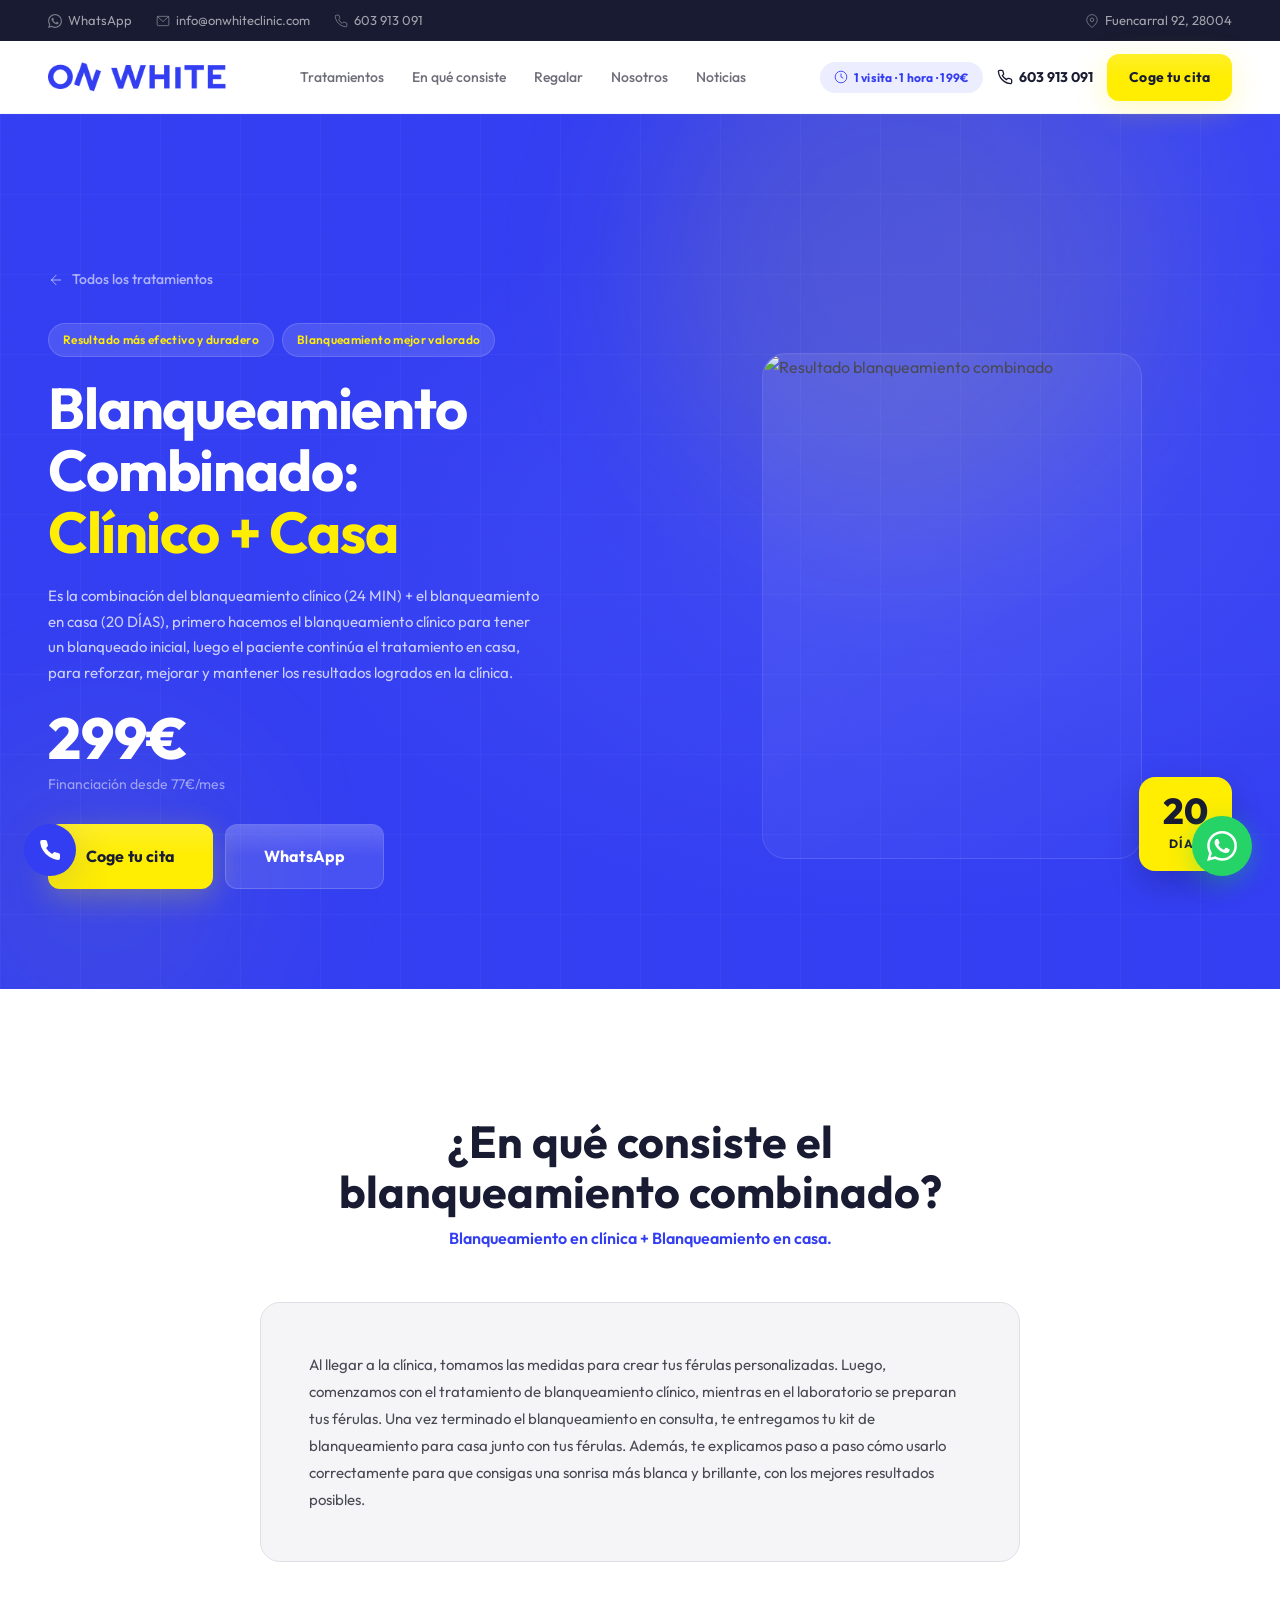
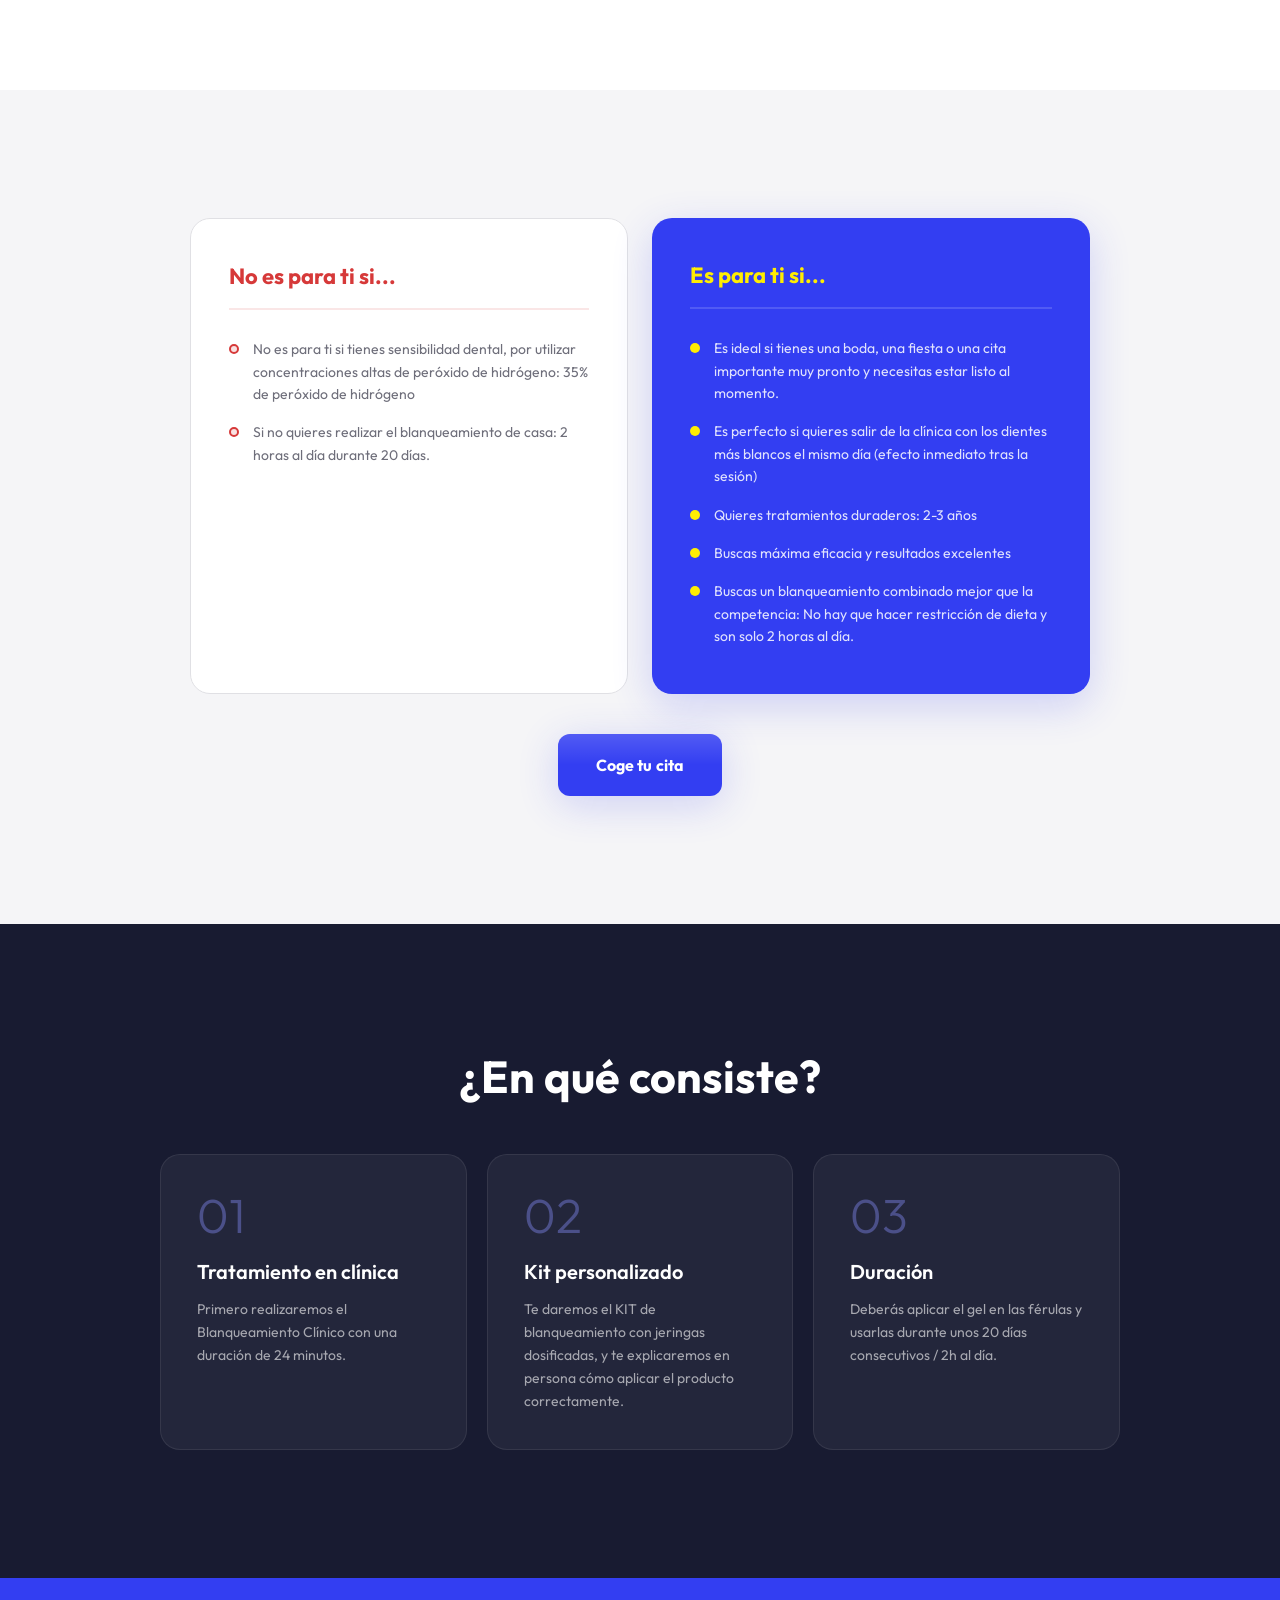
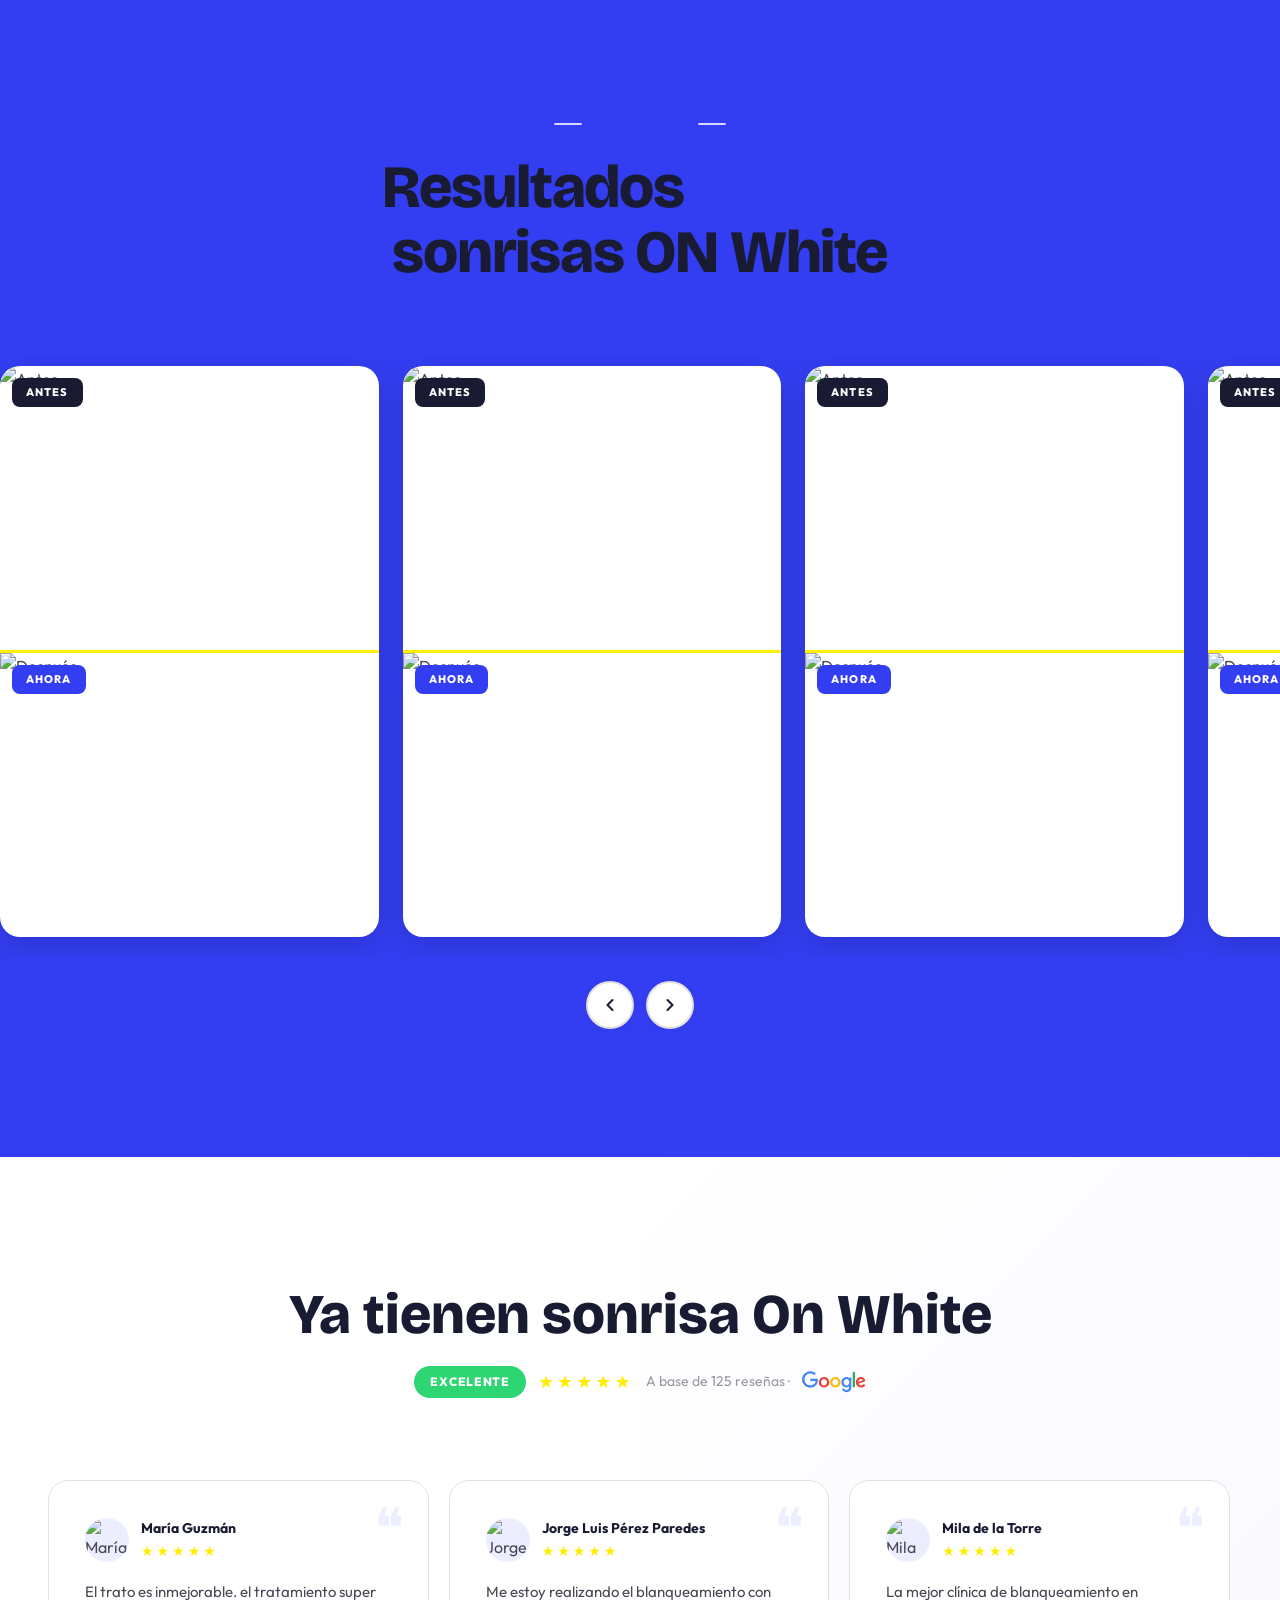
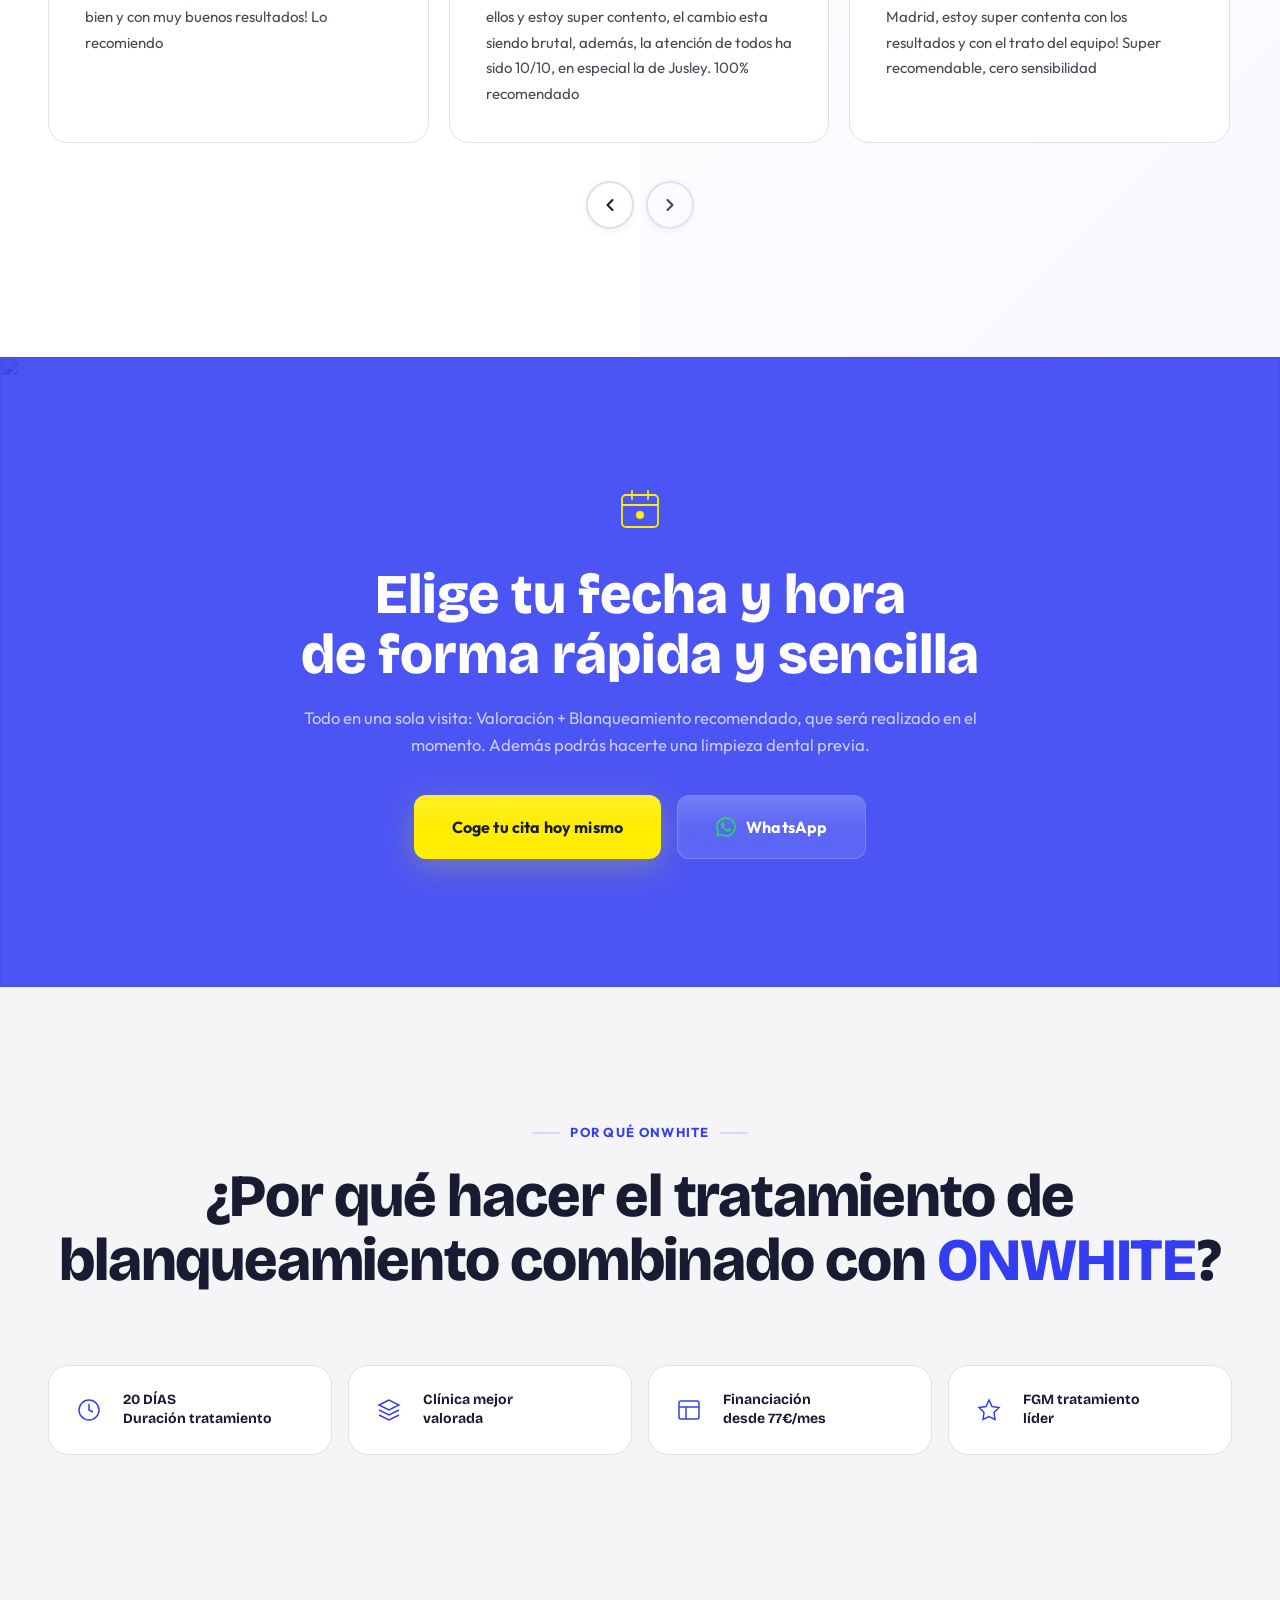
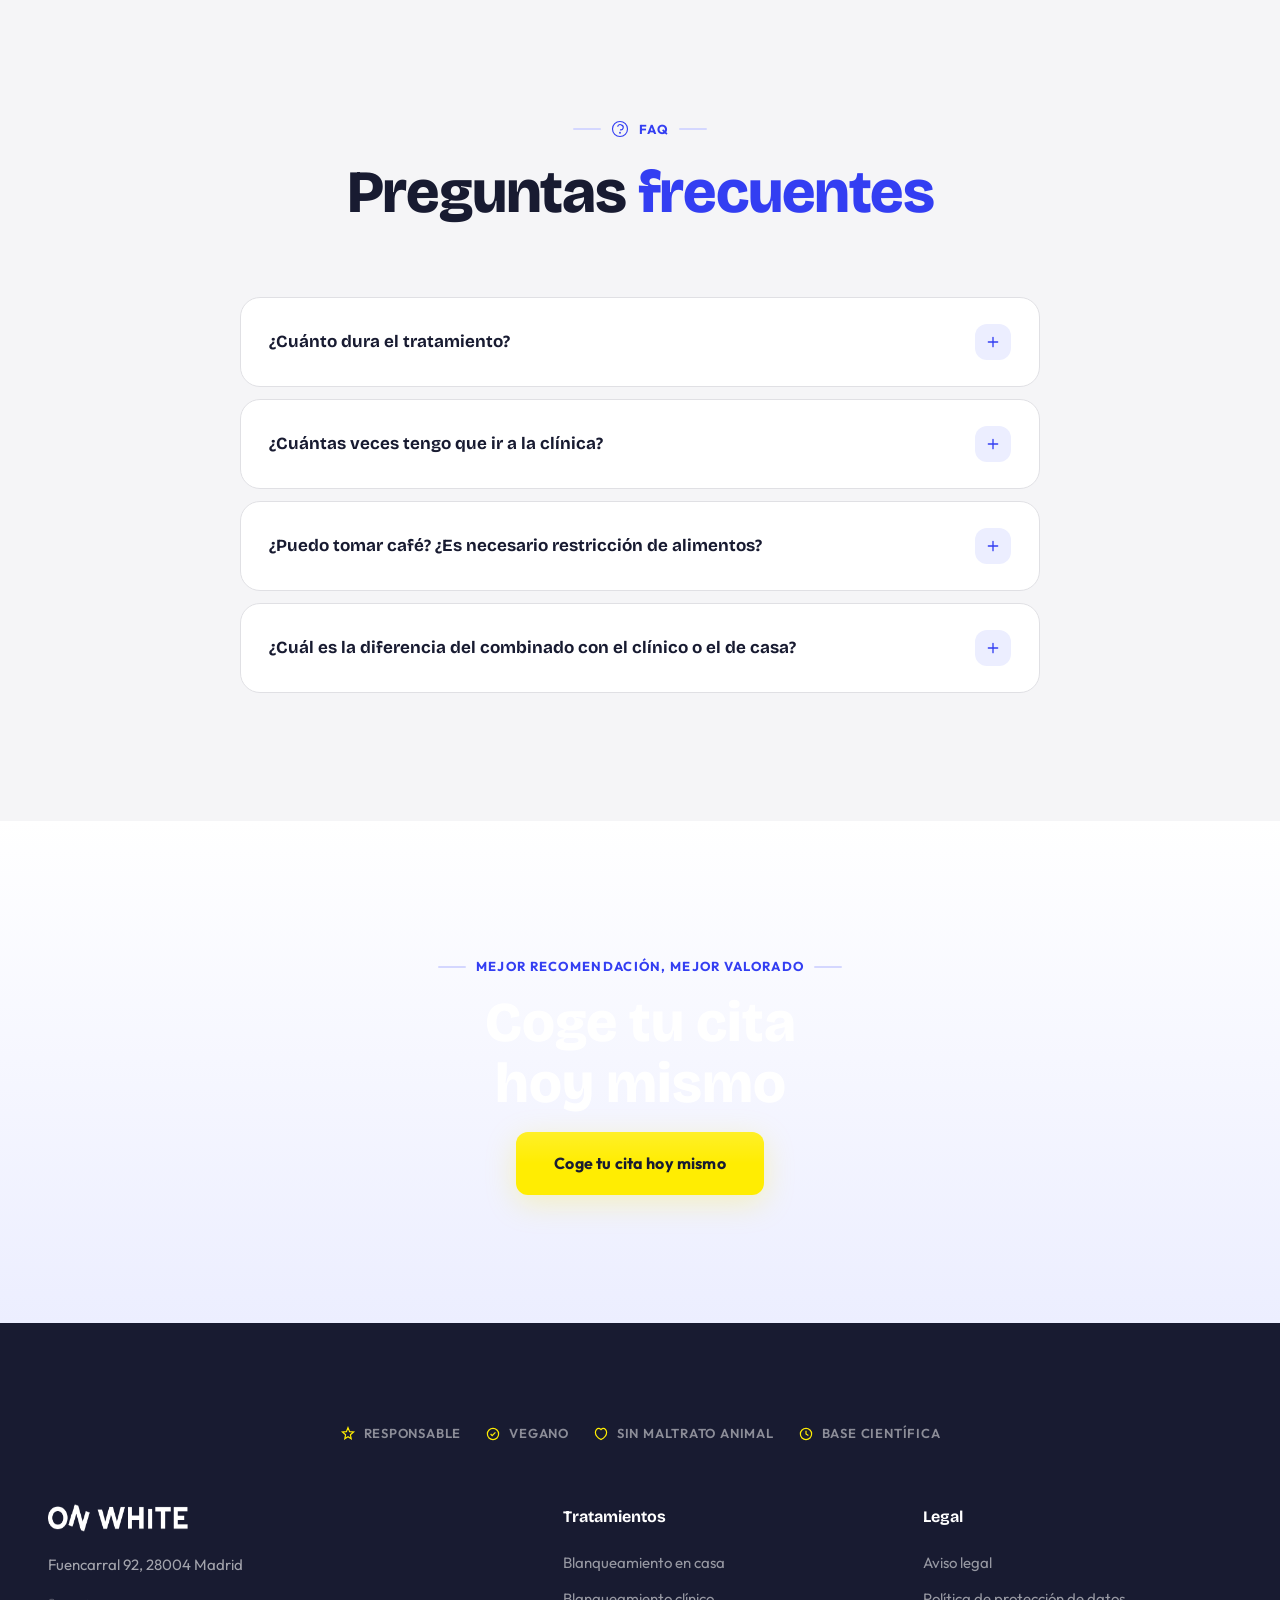
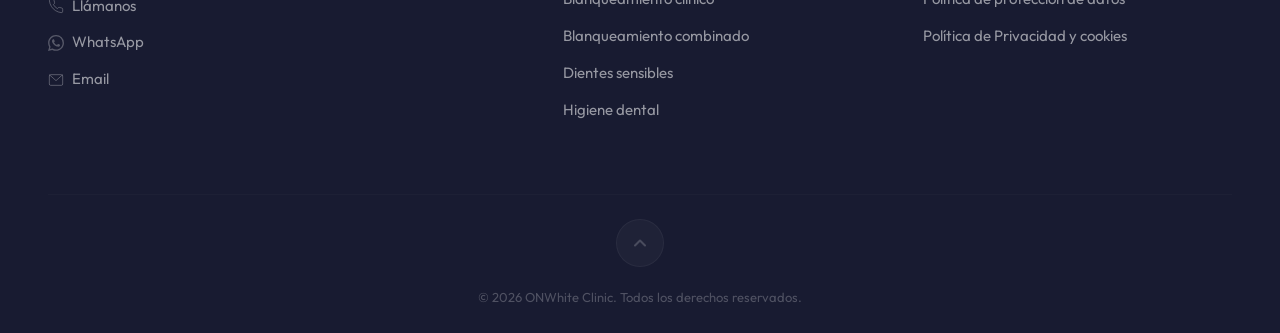
==== commit 29d17caa: "feat: complete service page overhaul matching home page quality - Header: pill badge with clock icon" ====
--- a/prototype/blanqueamiento-combinado.html
+++ b/prototype/blanqueamiento-combinado.html
@@ -19,13 +19,13 @@
     <a href="#reservar" class="sticky-bar__cta">Coge tu cita</a>
   </div>
 
-  <!-- Top Bar -->
+  <!-- ==================== TOP BAR ==================== -->
   <div class="topbar">
     <div class="topbar__inner">
       <div class="topbar__links">
         <a href="https://wa.me/34603913091" class="topbar__link" target="_blank" rel="noopener">
           <svg viewBox="0 0 24 24" fill="currentColor"><path d="M17.472 14.382c-.297-.149-1.758-.867-2.03-.967-.273-.099-.471-.148-.67.15-.197.297-.767.966-.94 1.164-.173.199-.347.223-.644.075-.297-.15-1.255-.463-2.39-1.475-.883-.788-1.48-1.761-1.653-2.059-.173-.297-.018-.458.13-.606.134-.133.298-.347.446-.52.149-.174.198-.298.298-.497.099-.198.05-.371-.025-.52-.075-.149-.669-1.612-.916-2.207-.242-.579-.487-.5-.669-.51-.173-.008-.371-.01-.57-.01-.198 0-.52.074-.792.372-.272.297-1.04 1.016-1.04 2.479 0 1.462 1.065 2.875 1.213 3.074.149.198 2.096 3.2 5.077 4.487.709.306 1.262.489 1.694.625.712.227 1.36.195 1.871.118.571-.085 1.758-.719 2.006-1.413.248-.694.248-1.289.173-1.413-.074-.124-.272-.198-.57-.347m-5.421 7.403h-.004a9.87 9.87 0 01-5.031-1.378l-.361-.214-3.741.982.998-3.648-.235-.374a9.86 9.86 0 01-1.51-5.26c.001-5.45 4.436-9.884 9.888-9.884 2.64 0 5.122 1.03 6.988 2.898a9.825 9.825 0 012.893 6.994c-.003 5.45-4.437 9.884-9.885 9.884m8.413-18.297A11.815 11.815 0 0012.05 0C5.495 0 .16 5.335.157 11.892c0 2.096.547 4.142 1.588 5.945L.057 24l6.305-1.654a11.882 11.882 0 005.683 1.448h.005c6.554 0 11.89-5.335 11.893-11.893a11.821 11.821 0 00-3.48-8.413z"/></svg>
-          Whatsapp
+          WhatsApp
         </a>
         <a href="mailto:info@onwhiteclinic.com" class="topbar__link">
           <svg viewBox="0 0 24 24" fill="none" stroke="currentColor" stroke-width="1.5"><rect x="2" y="4" width="20" height="16" rx="2"/><path d="M22 4L12 13 2 4"/></svg>
@@ -43,22 +43,28 @@
     </div>
   </div>
 
-  <!-- Header -->
+  <!-- ==================== HEADER ==================== -->
   <header class="header" id="header">
     <div class="header__inner">
       <a href="index.html" class="header__logo">
         <img src="../assets/onwhite-logo-positivo.png" alt="ON WHITE" width="160" height="32">
       </a>
-      <span class="header__promo">1 visita · 1 hora · 199 €</span>
       <nav class="header__nav">
         <a href="index.html#tratamientos" class="nav-link">Tratamientos</a>
-        <a href="index.html#nosotros" class="nav-link">En qué consiste</a>
+        <a href="index.html#como-funciona" class="nav-link">En qué consiste</a>
         <a href="index.html#regalo" class="nav-link">Regalar</a>
         <a href="index.html#nosotros" class="nav-link">Nosotros</a>
         <a href="index.html#noticias" class="nav-link">Noticias</a>
       </nav>
       <div class="header__right">
-        <a href="tel:+34603913091" class="header__phone">603 913 091</a>
+        <div class="header__pill">
+          <svg viewBox="0 0 24 24" fill="none" stroke="currentColor" stroke-width="1.5" width="14" height="14"><circle cx="12" cy="12" r="10"/><path d="M12 6v6l4 2"/></svg>
+          1 visita · 1 hora · 199€
+        </div>
+        <a href="tel:+34603913091" class="header__phone">
+          <svg viewBox="0 0 24 24" fill="none" stroke="currentColor" stroke-width="2" width="16" height="16"><path d="M22 16.92v3a2 2 0 01-2.18 2 19.79 19.79 0 01-8.63-3.07 19.5 19.5 0 01-6-6 19.79 19.79 0 01-3.07-8.67A2 2 0 014.11 2h3a2 2 0 012 1.72c.127.96.361 1.903.7 2.81a2 2 0 01-.45 2.11L8.09 9.91a16 16 0 006 6l1.27-1.27a2 2 0 012.11-.45c.907.339 1.85.573 2.81.7A2 2 0 0122 16.92z"/></svg>
+          603 913 091
+        </a>
         <a href="#reservar" class="btn btn--yellow btn--sm">Coge tu cita</a>
       </div>
       <button class="header__burger" id="burger" aria-label="Menú">
@@ -67,13 +73,14 @@
     </div>
   </header>
 
-  <!-- Mobile Menu -->
+  <!-- ==================== Mobile Menu ==================== -->
   <div class="mobile-menu" id="mobileMenu">
     <nav class="mobile-menu__nav">
       <a href="index.html#tratamientos" class="mobile-menu__link">Tratamientos</a>
-      <a href="index.html#nosotros" class="mobile-menu__link">En qué consiste</a>
+      <a href="index.html#como-funciona" class="mobile-menu__link">En qué consiste</a>
       <a href="index.html#regalo" class="mobile-menu__link">Regalar</a>
       <a href="index.html#nosotros" class="mobile-menu__link">Nosotros</a>
+      <a href="index.html#noticias" class="mobile-menu__link">Noticias</a>
       <a href="#reservar" class="btn btn--yellow btn--lg mobile-menu__cta">Coge tu cita</a>
     </nav>
   </div>
@@ -83,9 +90,11 @@
     <!-- ==================== SERVICE HERO ==================== -->
     <section class="srv-hero">
       <div class="srv-hero__bg">
-        <div class="hero__bg-shape hero__bg-shape--1"></div>
-        <div class="hero__bg-shape hero__bg-shape--2"></div>
-        <div class="hero__bg-grid"></div>
+        <div class="hero__gradient"></div>
+        <div class="hero__grid-lines"></div>
+        <div class="hero__orb hero__orb--1"></div>
+        <div class="hero__orb hero__orb--2"></div>
+        <div class="hero__grain"></div>
       </div>
       <div class="container">
         <a href="index.html#tratamientos" class="srv-hero__back reveal">
@@ -108,7 +117,7 @@
             </div>
             <div class="srv-hero__ctas reveal" style="animation-delay:.24s">
               <a href="#reservar" class="btn btn--yellow btn--lg">Coge tu cita</a>
-              <a href="https://wa.me/34603913091" class="btn btn--white btn--lg" target="_blank" rel="noopener">WhatsApp</a>
+              <a href="https://wa.me/34603913091" class="btn btn--glass btn--lg" target="_blank" rel="noopener">WhatsApp</a>
             </div>
           </div>
           <div class="srv-hero__visual reveal" style="animation-delay:.12s">
@@ -159,7 +168,7 @@
             </ul>
           </div>
         </div>
-        <div style="text-align:center;margin-top:40px;" class="reveal" style="animation-delay:.15s">
+        <div style="text-align:center;margin-top:40px;" class="reveal">
           <a href="#reservar" class="btn btn--blue btn--lg">Coge tu cita</a>
         </div>
       </div>
@@ -198,85 +207,151 @@
     </section>
 
     <!-- ==================== BEFORE/AFTER ==================== -->
-    <section class="section">
-      <div class="container">
-        <div class="results__header">
-          <h2 class="results__title reveal">Resultados visibles<br>sonrisas ON White</h2>
-        </div>
-        <div class="ba-grid">
-          <div class="ba-card reveal" style="animation-delay:.05s">
-            <div class="ba-card__top">
-              <span class="ba-card__tag">Antes</span>
-              <img src="https://images.unsplash.com/photo-1606811841689-23dfddce3e95?w=400&q=75&auto=format&fit=crop" alt="Antes" loading="lazy">
-            </div>
-            <div class="ba-card__bottom">
-              <span class="ba-card__tag ba-card__tag--after">Ahora</span>
-              <img src="https://images.unsplash.com/photo-1576091160550-2173dba999ef?w=400&q=75&auto=format&fit=crop" alt="Después" loading="lazy">
-            </div>
-          </div>
-          <div class="ba-card reveal" style="animation-delay:.12s">
-            <div class="ba-card__top">
-              <span class="ba-card__tag">Antes</span>
-              <img src="https://images.unsplash.com/photo-1606811841689-23dfddce3e95?w=400&q=75&auto=format&fit=crop" alt="Antes" loading="lazy">
-            </div>
-            <div class="ba-card__bottom">
-              <span class="ba-card__tag ba-card__tag--after">Ahora</span>
-              <img src="https://images.unsplash.com/photo-1576091160550-2173dba999ef?w=400&q=75&auto=format&fit=crop" alt="Después" loading="lazy">
-            </div>
-          </div>
-          <div class="ba-card reveal" style="animation-delay:.19s">
-            <div class="ba-card__top">
-              <span class="ba-card__tag">Antes</span>
-              <img src="https://images.unsplash.com/photo-1606811841689-23dfddce3e95?w=400&q=75&auto=format&fit=crop" alt="Antes" loading="lazy">
-            </div>
-            <div class="ba-card__bottom">
-              <span class="ba-card__tag ba-card__tag--after">Ahora</span>
-              <img src="https://images.unsplash.com/photo-1576091160550-2173dba999ef?w=400&q=75&auto=format&fit=crop" alt="Después" loading="lazy">
-            </div>
-          </div>
+    <section class="section section--scroll ba-section">
+      <div class="container">
+        <div class="s-header">
+          <div class="s-tag reveal">Resultados</div>
+          <h2 class="s-title reveal" style="animation-delay:.05s">Resultados <em>visibles</em><br>sonrisas ON White</h2>
+        </div>
+        <div class="ba-slider" id="ba-slider">
+          <div class="ba-slider__track">
+            <div class="ba-card">
+              <div class="ba-card__top"><span class="ba-card__tag">Antes</span><img src="https://images.unsplash.com/photo-1606811841689-23dfddce3e95?w=400&q=75&auto=format&fit=crop" alt="Antes" loading="lazy"></div>
+              <div class="ba-card__bottom"><span class="ba-card__tag ba-card__tag--after">Ahora</span><img src="https://images.unsplash.com/photo-1576091160550-2173dba999ef?w=400&q=75&auto=format&fit=crop" alt="Después" loading="lazy"></div>
+            </div>
+            <div class="ba-card">
+              <div class="ba-card__top"><span class="ba-card__tag">Antes</span><img src="https://images.unsplash.com/photo-1606811841689-23dfddce3e95?w=400&q=75&auto=format&fit=crop" alt="Antes" loading="lazy"></div>
+              <div class="ba-card__bottom"><span class="ba-card__tag ba-card__tag--after">Ahora</span><img src="https://images.unsplash.com/photo-1576091160550-2173dba999ef?w=400&q=75&auto=format&fit=crop" alt="Después" loading="lazy"></div>
+            </div>
+            <div class="ba-card">
+              <div class="ba-card__top"><span class="ba-card__tag">Antes</span><img src="https://images.unsplash.com/photo-1606811841689-23dfddce3e95?w=400&q=75&auto=format&fit=crop" alt="Antes" loading="lazy"></div>
+              <div class="ba-card__bottom"><span class="ba-card__tag ba-card__tag--after">Ahora</span><img src="https://images.unsplash.com/photo-1576091160550-2173dba999ef?w=400&q=75&auto=format&fit=crop" alt="Después" loading="lazy"></div>
+            </div>
+            <div class="ba-card">
+              <div class="ba-card__top"><span class="ba-card__tag">Antes</span><img src="https://images.unsplash.com/photo-1606811841689-23dfddce3e95?w=400&q=75&auto=format&fit=crop" alt="Antes" loading="lazy"></div>
+              <div class="ba-card__bottom"><span class="ba-card__tag ba-card__tag--after">Ahora</span><img src="https://images.unsplash.com/photo-1576091160550-2173dba999ef?w=400&q=75&auto=format&fit=crop" alt="Después" loading="lazy"></div>
+            </div>
+            <div class="ba-card">
+              <div class="ba-card__top"><span class="ba-card__tag">Antes</span><img src="https://images.unsplash.com/photo-1606811841689-23dfddce3e95?w=400&q=75&auto=format&fit=crop" alt="Antes" loading="lazy"></div>
+              <div class="ba-card__bottom"><span class="ba-card__tag ba-card__tag--after">Ahora</span><img src="https://images.unsplash.com/photo-1576091160550-2173dba999ef?w=400&q=75&auto=format&fit=crop" alt="Después" loading="lazy"></div>
+            </div>
+            <div class="ba-card">
+              <div class="ba-card__top"><span class="ba-card__tag">Antes</span><img src="https://images.unsplash.com/photo-1606811841689-23dfddce3e95?w=400&q=75&auto=format&fit=crop" alt="Antes" loading="lazy"></div>
+              <div class="ba-card__bottom"><span class="ba-card__tag ba-card__tag--after">Ahora</span><img src="https://images.unsplash.com/photo-1576091160550-2173dba999ef?w=400&q=75&auto=format&fit=crop" alt="Después" loading="lazy"></div>
+            </div>
+          </div>
+        </div>
+        <div class="slider-nav" style="margin-top:24px;">
+          <button class="slider-arrow" data-slider="ba-slider" aria-label="Anterior">
+            <svg viewBox="0 0 24 24" fill="none" stroke="currentColor" stroke-width="2.5" stroke-linecap="round" stroke-linejoin="round"><path d="M15 18l-6-6 6-6"/></svg>
+          </button>
+          <button class="slider-arrow" data-slider="ba-slider" aria-label="Siguiente">
+            <svg viewBox="0 0 24 24" fill="none" stroke="currentColor" stroke-width="2.5" stroke-linecap="round" stroke-linejoin="round"><path d="M9 18l6-6-6-6"/></svg>
+          </button>
         </div>
       </div>
     </section>
 
     <!-- ==================== TESTIMONIALS ==================== -->
-    <section class="section testimonials">
+    <section class="section section--scroll testimonials">
       <div class="testimonials__bg"></div>
       <div class="container">
         <div class="testimonials__header">
           <h2 class="testimonials__title reveal">Ya tienen sonrisa On White</h2>
           <div class="testimonials__rating reveal" style="animation-delay:.08s">
-            <span class="testimonials__rating-badge">Excelente</span>
+            <span class="testimonials__rating-badge">EXCELENTE</span>
             <span class="testimonials__rating-stars">★★★★★</span>
-            <span class="testimonials__rating-text">A base de 125 reseñas · Google</span>
-          </div>
-        </div>
-        <div class="reviews-grid">
+            <span class="testimonials__rating-text">A base de 125 reseñas ·</span>
+            <svg viewBox="0 0 272 92" width="64" height="22" style="vertical-align:middle;">
+              <path d="M115.75 47.18c0 12.77-9.99 22.18-22.25 22.18s-22.25-9.41-22.25-22.18C71.25 34.32 81.24 25 93.5 25s22.25 9.32 22.25 22.18zm-9.74 0c0-7.98-5.79-13.44-12.51-13.44S80.99 39.2 80.99 47.18c0 7.9 5.79 13.44 12.51 13.44s12.51-5.55 12.51-13.44z" fill="#EA4335"/>
+              <path d="M163.75 47.18c0 12.77-9.99 22.18-22.25 22.18s-22.25-9.41-22.25-22.18c0-12.85 9.99-22.18 22.25-22.18s22.25 9.32 22.25 22.18zm-9.74 0c0-7.98-5.79-13.44-12.51-13.44s-12.51 5.46-12.51 13.44c0 7.9 5.79 13.44 12.51 13.44s12.51-5.55 12.51-13.44z" fill="#FBBC05"/>
+              <path d="M209.75 26.34v39.82c0 16.38-9.66 23.07-21.08 23.07-10.75 0-17.22-7.19-19.66-13.07l8.48-3.53c1.51 3.61 5.21 7.87 11.17 7.87 7.31 0 11.84-4.51 11.84-13v-3.19h-.34c-2.18 2.69-6.38 5.04-11.68 5.04-11.09 0-21.25-9.66-21.25-22.09 0-12.52 10.16-22.26 21.25-22.26 5.29 0 9.49 2.35 11.68 4.96h.34v-3.61h9.25zm-8.56 20.92c0-7.81-5.21-13.52-11.84-13.52-6.72 0-12.35 5.71-12.35 13.52 0 7.73 5.63 13.36 12.35 13.36 6.63 0 11.84-5.63 11.84-13.36z" fill="#4285F4"/>
+              <path d="M225 3v65h-9.5V3h9.5z" fill="#34A853"/>
+              <path d="M262.02 54.48l7.56 5.04c-2.44 3.61-8.32 9.83-18.48 9.83-12.6 0-22.01-9.74-22.01-22.18 0-13.2 9.49-22.18 20.92-22.18 11.51 0 17.14 9.16 18.98 14.11l1.01 2.52-29.65 12.28c2.27 4.45 5.8 6.72 10.75 6.72 4.96 0 8.4-2.44 10.92-6.14zm-23.27-7.98l19.82-8.23c-1.09-2.77-4.37-4.7-8.23-4.7-4.95 0-11.84 4.37-11.59 12.93z" fill="#EA4335"/>
+              <path d="M35.29 41.19V32H67c.31 1.64.47 3.58.47 5.68 0 7.06-1.93 15.79-8.15 22.01-6.05 6.3-13.78 9.66-24.02 9.66C16.32 69.35.36 53.89.36 34.91.36 15.93 16.32.47 35.3.47c10.5 0 17.98 4.12 23.6 9.49l-6.64 6.64c-4.03-3.78-9.49-6.72-16.97-6.72-13.86 0-24.7 11.17-24.7 25.03 0 13.86 10.84 25.03 24.7 25.03 8.99 0 14.11-3.61 17.39-6.89 2.66-2.66 4.41-6.46 5.1-11.65l-22.49-.01z" fill="#4285F4"/>
+            </svg>
+          </div>
+        </div>
+        <div class="reviews-slider" id="reviews-slider">
+          <div class="reviews-slider__track">
           <div class="review-card reveal" style="animation-delay:.05s">
-            <div class="review-card__stars">★★★★★</div>
-            <p class="review-card__text">"El trato es inmejorable. el tratamiento super bien y con muy buenos resultados! Lo recomiendo"</p>
-            <div class="review-card__author">María Guzmán</div>
+            <div class="review-card__top">
+              <div class="review-card__avatar">
+                <img src="https://images.unsplash.com/photo-1494790108377-be9c29b29330?w=80&q=75&auto=format&fit=crop&crop=faces" alt="María Guzmán" loading="lazy">
+              </div>
+              <div>
+                <div class="review-card__author">María Guzmán</div>
+                <div class="review-card__stars">★★★★★</div>
+              </div>
+            </div>
+            <div class="review-card__quote">❝</div>
+            <p class="review-card__text">El trato es inmejorable. el tratamiento super bien y con muy buenos resultados! Lo recomiendo</p>
           </div>
           <div class="review-card reveal" style="animation-delay:.1s">
-            <div class="review-card__stars">★★★★★</div>
-            <p class="review-card__text">"Me estoy realizando el blanqueamiento con ellos y estoy super contento, el cambio esta siendo brutal, además, la atención de todos ha sido 10/10, en especial la de Jusley. 100% recomendado"</p>
-            <div class="review-card__author">Jorge Luis Pérez Paredes</div>
+            <div class="review-card__top">
+              <div class="review-card__avatar">
+                <img src="https://images.unsplash.com/photo-1507003211169-0a1dd7228f2d?w=80&q=75&auto=format&fit=crop&crop=faces" alt="Jorge Luis Pérez Paredes" loading="lazy">
+              </div>
+              <div>
+                <div class="review-card__author">Jorge Luis Pérez Paredes</div>
+                <div class="review-card__stars">★★★★★</div>
+              </div>
+            </div>
+            <div class="review-card__quote">❝</div>
+            <p class="review-card__text">Me estoy realizando el blanqueamiento con ellos y estoy super contento, el cambio esta siendo brutal, además, la atención de todos ha sido 10/10, en especial la de Jusley. 100% recomendado</p>
           </div>
           <div class="review-card reveal" style="animation-delay:.15s">
-            <div class="review-card__stars">★★★★★</div>
-            <p class="review-card__text">"La mejor clínica de blanqueamiento en Madrid, estoy super contenta con los resultados y con el trato del equipo! Super recomendable, cero sensibilidad"</p>
-            <div class="review-card__author">Mila de la Torre</div>
-          </div>
+            <div class="review-card__top">
+              <div class="review-card__avatar">
+                <img src="https://images.unsplash.com/photo-1543596628-0cca3e9ebfd6?w=80&q=75&auto=format&fit=crop&crop=faces" alt="Mila de la Torre" loading="lazy">
+              </div>
+              <div>
+                <div class="review-card__author">Mila de la Torre</div>
+                <div class="review-card__stars">★★★★★</div>
+              </div>
+            </div>
+            <div class="review-card__quote">❝</div>
+            <p class="review-card__text">La mejor clínica de blanqueamiento en Madrid, estoy super contenta con los resultados y con el trato del equipo! Super recomendable, cero sensibilidad</p>
+          </div>
+          </div>
+        </div>
+        <div class="slider-nav" style="margin-top:28px;">
+          <button class="slider-arrow" data-slider="reviews-slider" aria-label="Anterior">
+            <svg viewBox="0 0 24 24" fill="none" stroke="currentColor" stroke-width="2.5" stroke-linecap="round" stroke-linejoin="round"><path d="M15 18l-6-6 6-6"/></svg>
+          </button>
+          <button class="slider-arrow" data-slider="reviews-slider" aria-label="Siguiente">
+            <svg viewBox="0 0 24 24" fill="none" stroke="currentColor" stroke-width="2.5" stroke-linecap="round" stroke-linejoin="round"><path d="M9 18l6-6-6-6"/></svg>
+          </button>
         </div>
       </div>
     </section>
 
     <!-- ==================== BOOKING CTA ==================== -->
-    <section class="section booking-cta" id="reservar">
-      <div class="container">
-        <h2 class="booking-cta__title reveal">Elige tu fecha y hora<br>de forma rápida y sencilla</h2>
-        <p class="booking-cta__desc reveal" style="animation-delay:.08s">Todo en una sola visita: Valoración + Blanqueamiento recomendado, que será realizado en el momento. Además podrás hacerte una limpieza dental previa.</p>
-        <div class="booking-cta__actions reveal" style="animation-delay:.14s">
-          <a href="#" class="btn btn--yellow btn--lg">Coge tu cita hoy mismo</a>
+    <section class="section cta-section" id="reservar">
+      <div class="cta-section__bg">
+        <img src="https://images.unsplash.com/photo-1588776814546-1ffcf47267a5?w=1400&q=80&auto=format" alt="" loading="lazy" aria-hidden="true">
+        <div class="cta-section__overlay"></div>
+      </div>
+      <div class="container">
+        <div class="cta-block">
+          <div class="cta-block__icon reveal">
+            <svg viewBox="0 0 48 48" fill="none" stroke="var(--yellow)" stroke-width="1.8" stroke-linecap="round" stroke-linejoin="round" width="48" height="48">
+              <rect x="6" y="10" width="36" height="32" rx="4"/>
+              <path d="M16 6V14"/>
+              <path d="M32 6V14"/>
+              <path d="M6 20H42"/>
+              <circle cx="24" cy="30" r="4" fill="var(--yellow)" stroke="none"/>
+            </svg>
+          </div>
+          <h2 class="cta-block__title reveal">Elige tu fecha y hora<br>de forma rápida y sencilla</h2>
+          <p class="cta-block__desc reveal" style="animation-delay:.08s">Todo en una sola visita: Valoración + Blanqueamiento recomendado, que será realizado en el momento. Además podrás hacerte una limpieza dental previa.</p>
+          <div class="cta-block__btns reveal" style="animation-delay:.14s">
+            <a href="#" class="btn btn--yellow btn--lg">Coge tu cita hoy mismo</a>
+            <a href="https://wa.me/34603913091" class="btn btn--glass btn--lg" target="_blank" rel="noopener">
+              <svg viewBox="0 0 24 24" fill="#25D366" width="20" height="20"><path d="M17.472 14.382c-.297-.149-1.758-.867-2.03-.967-.273-.099-.471-.148-.67.15-.197.297-.767.966-.94 1.164-.173.199-.347.223-.644.075-.297-.15-1.255-.463-2.39-1.475-.883-.788-1.48-1.761-1.653-2.059-.173-.297-.018-.458.13-.606.134-.133.298-.347.446-.52.149-.174.198-.298.298-.497.099-.198.05-.371-.025-.52-.075-.149-.669-1.612-.916-2.207-.242-.579-.487-.5-.669-.51-.173-.008-.371-.01-.57-.01-.198 0-.52.074-.792.372-.272.297-1.04 1.016-1.04 2.479 0 1.462 1.065 2.875 1.213 3.074.149.198 2.096 3.2 5.077 4.487.709.306 1.262.489 1.694.625.712.227 1.36.195 1.871.118.571-.085 1.758-.719 2.006-1.413.248-.694.248-1.289.173-1.413-.074-.124-.272-.198-.57-.347m-5.421 7.403h-.004a9.87 9.87 0 01-5.031-1.378l-.361-.214-3.741.982.998-3.648-.235-.374a9.86 9.86 0 01-1.51-5.26c.001-5.45 4.436-9.884 9.888-9.884 2.64 0 5.122 1.03 6.988 2.898a9.825 9.825 0 012.893 6.994c-.003 5.45-4.437 9.884-9.885 9.884m8.413-18.297A11.815 11.815 0 0012.05 0C5.495 0 .16 5.335.157 11.892c0 2.096.547 4.142 1.588 5.945L.057 24l6.305-1.654a11.882 11.882 0 005.683 1.448h.005c6.554 0 11.89-5.335 11.893-11.893a11.821 11.821 0 00-3.48-8.413z"/></svg>
+              WhatsApp
+            </a>
+          </div>
         </div>
       </div>
     </section>
@@ -284,22 +359,34 @@
     <!-- ==================== WHY ONWHITE FOR COMBINADO ==================== -->
     <section class="section" style="background:var(--off-white);">
       <div class="container">
-        <div class="srv-section-header reveal">
-          <h2 class="srv-section-title">¿Por qué hacer el tratamiento de<br>blanqueamiento combinado con ONWHITE?</h2>
-        </div>
-        <div class="usp__stats reveal" style="animation-delay:.08s">
-          <div class="stat-card">
-            <div class="stat-card__value">20 DÍAS</div>
-            <div class="stat-card__label">Duración tratamiento</div>
-          </div>
-          <div class="stat-card">
-            <div class="stat-card__value">Clínica mejor<br>valorada</div>
-          </div>
-          <div class="stat-card">
-            <div class="stat-card__value">Financiación<br>desde 77€/mes</div>
-          </div>
-          <div class="stat-card">
-            <div class="stat-card__value">FGM tratamiento<br>líder</div>
+        <div class="s-header">
+          <div class="s-tag reveal">Por qué ONWhite</div>
+          <h2 class="s-title reveal" style="animation-delay:.06s">¿Por qué hacer el tratamiento de<br>blanqueamiento combinado con <em>ONWHITE</em>?</h2>
+        </div>
+        <div class="stats-row reveal" style="animation-delay:.1s">
+          <div class="stat-pill">
+            <div class="stat-pill__icon">
+              <svg viewBox="0 0 24 24" fill="none" stroke="var(--blue)" stroke-width="1.5"><circle cx="12" cy="12" r="10"/><path d="M12 6v6l4 2"/></svg>
+            </div>
+            <div class="stat-pill__val">20 DÍAS<br>Duración tratamiento</div>
+          </div>
+          <div class="stat-pill">
+            <div class="stat-pill__icon">
+              <svg viewBox="0 0 24 24" fill="none" stroke="var(--blue)" stroke-width="1.5"><path d="M12 2L2 7l10 5 10-5-10-5zM2 17l10 5 10-5M2 12l10 5 10-5"/></svg>
+            </div>
+            <div class="stat-pill__val">Clínica mejor<br>valorada</div>
+          </div>
+          <div class="stat-pill">
+            <div class="stat-pill__icon">
+              <svg viewBox="0 0 24 24" fill="none" stroke="var(--blue)" stroke-width="1.5"><rect x="2" y="3" width="20" height="18" rx="2"/><path d="M2 9h20"/><path d="M9 21V9"/></svg>
+            </div>
+            <div class="stat-pill__val">Financiación<br>desde 77€/mes</div>
+          </div>
+          <div class="stat-pill">
+            <div class="stat-pill__icon">
+              <svg viewBox="0 0 24 24" fill="none" stroke="var(--blue)" stroke-width="1.5"><path d="M12 2L15 8.5L22 9.5L17 14.5L18 21.5L12 18.5L6 21.5L7 14.5L2 9.5L9 8.5L12 2Z"/></svg>
+            </div>
+            <div class="stat-pill__val">FGM tratamiento<br>líder</div>
           </div>
         </div>
       </div>
@@ -308,7 +395,17 @@
     <!-- ==================== FAQ ==================== -->
     <section class="section faq">
       <div class="container">
-        <h2 class="faq__title reveal">Preguntas frecuentes</h2>
+        <div class="s-header">
+          <div class="s-tag reveal">
+            <svg class="s-tag__icon" viewBox="0 0 24 24" fill="none" stroke="currentColor" stroke-width="1.5" width="18" height="18">
+              <circle cx="12" cy="12" r="10"/>
+              <path d="M9 9a3 3 0 015.12-2.13A3 3 0 0112 13"/>
+              <circle cx="12" cy="17" r="0.5" fill="currentColor"/>
+            </svg>
+            FAQ
+          </div>
+          <h2 class="s-title reveal" style="animation-delay:.06s">Preguntas <em>frecuentes</em></h2>
+        </div>
         <div class="faq-list">
           <div class="faq-item reveal" style="animation-delay:.05s">
             <button class="faq-item__q" aria-expanded="false">
@@ -353,11 +450,11 @@
     <!-- ==================== FINAL CTA ==================== -->
     <section class="section" style="background:linear-gradient(180deg, var(--white) 0%, var(--blue-ghost) 100%);">
       <div class="container">
-        <div class="booking-cta">
-          <p class="reveal" style="font-size:14px;font-weight:600;color:var(--blue);text-transform:uppercase;letter-spacing:0.1em;margin-bottom:16px;">Mejor recomendación, mejor valorado</p>
-          <h2 class="booking-cta__title reveal" style="animation-delay:.06s">Coge tu cita<br>hoy mismo</h2>
-          <div class="booking-cta__actions reveal" style="animation-delay:.12s">
-            <a href="#" class="btn btn--yellow btn--lg">Coge tu cita hoy mismo</a>
+        <div class="cta-block" style="text-align:center;">
+          <div class="s-tag reveal" style="margin:0 auto 16px;">Mejor recomendación, mejor valorado</div>
+          <h2 class="cta-block__title reveal" style="animation-delay:.06s">Coge tu cita<br>hoy mismo</h2>
+          <div class="cta-block__btns reveal" style="animation-delay:.12s">
+            <a href="#reservar" class="btn btn--yellow btn--lg">Coge tu cita hoy mismo</a>
           </div>
         </div>
       </div>
@@ -365,33 +462,47 @@
 
   </main>
 
-  <!-- Footer -->
+  <!-- ==================== FOOTER ==================== -->
   <footer class="footer">
     <div class="container">
       <div class="footer__badges">
-        <div class="footer__badge"><div class="footer__badge-dot"></div> Responsable</div>
-        <div class="footer__badge"><div class="footer__badge-dot"></div> Vegano</div>
-        <div class="footer__badge"><div class="footer__badge-dot"></div> Sin maltrato animal</div>
-        <div class="footer__badge"><div class="footer__badge-dot"></div> Base científica</div>
+        <div class="footer__badge">
+          <svg viewBox="0 0 20 20" fill="none" stroke="var(--yellow)" stroke-width="1.5" width="16" height="16"><path d="M10 2L12 7L17 7.5L13 11L14 16L10 13.5L6 16L7 11L3 7.5L8 7L10 2Z"/></svg>
+          Responsable
+        </div>
+        <div class="footer__badge">
+          <svg viewBox="0 0 20 20" fill="none" stroke="var(--yellow)" stroke-width="1.5" width="16" height="16"><circle cx="10" cy="10" r="7"/><path d="M7 10L9 12L13 8"/></svg>
+          Vegano
+        </div>
+        <div class="footer__badge">
+          <svg viewBox="0 0 20 20" fill="none" stroke="var(--yellow)" stroke-width="1.5" width="16" height="16"><path d="M10 17C10 17 17 13 17 8C17 5.5 15 3 13 3C11.5 3 10.5 4 10 4.5C9.5 4 8.5 3 7 3C5 3 3 5.5 3 8C3 13 10 17 10 17Z"/></svg>
+          Sin maltrato animal
+        </div>
+        <div class="footer__badge">
+          <svg viewBox="0 0 20 20" fill="none" stroke="var(--yellow)" stroke-width="1.5" width="16" height="16"><circle cx="10" cy="10" r="7"/><path d="M10 6V10L13 12"/></svg>
+          Base científica
+        </div>
       </div>
       <div class="footer__grid">
         <div>
           <div class="footer__logo">
-            <img src="../assets/onwhite-logo-positivo.png" alt="ON WHITE" width="140" height="28">
+            <img src="../assets/onwhite-logo-positivo.png" alt="ON WHITE" width="140" height="28" style="filter:brightness(0) invert(1);">
           </div>
           <p class="footer__address">Fuencarral 92, 28004 Madrid</p>
-          <a href="tel:+34603913091" class="footer__contact-link">
-            <svg viewBox="0 0 24 24" fill="none" stroke="currentColor" stroke-width="1.5"><path d="M22 16.92v3a2 2 0 01-2.18 2 19.79 19.79 0 01-8.63-3.07 19.5 19.5 0 01-6-6 19.79 19.79 0 01-3.07-8.67A2 2 0 014.11 2h3a2 2 0 012 1.72c.127.96.361 1.903.7 2.81a2 2 0 01-.45 2.11L8.09 9.91a16 16 0 006 6l1.27-1.27a2 2 0 012.11-.45c.907.339 1.85.573 2.81.7A2 2 0 0122 16.92z"/></svg>
-            Llámanos
-          </a>
-          <a href="https://wa.me/34603913091" class="footer__contact-link" target="_blank" rel="noopener">
-            <svg viewBox="0 0 24 24" fill="currentColor" width="16" height="16"><path d="M17.472 14.382c-.297-.149-1.758-.867-2.03-.967-.273-.099-.471-.148-.67.15-.197.297-.767.966-.94 1.164-.173.199-.347.223-.644.075-.297-.15-1.255-.463-2.39-1.475-.883-.788-1.48-1.761-1.653-2.059-.173-.297-.018-.458.13-.606.134-.133.298-.347.446-.52.149-.174.198-.298.298-.497.099-.198.05-.371-.025-.52-.075-.149-.669-1.612-.916-2.207-.242-.579-.487-.5-.669-.51-.173-.008-.371-.01-.57-.01-.198 0-.52.074-.792.372-.272.297-1.04 1.016-1.04 2.479 0 1.462 1.065 2.875 1.213 3.074.149.198 2.096 3.2 5.077 4.487.709.306 1.262.489 1.694.625.712.227 1.36.195 1.871.118.571-.085 1.758-.719 2.006-1.413.248-.694.248-1.289.173-1.413-.074-.124-.272-.198-.57-.347m-5.421 7.403h-.004a9.87 9.87 0 01-5.031-1.378l-.361-.214-3.741.982.998-3.648-.235-.374a9.86 9.86 0 01-1.51-5.26c.001-5.45 4.436-9.884 9.888-9.884 2.64 0 5.122 1.03 6.988 2.898a9.825 9.825 0 012.893 6.994c-.003 5.45-4.437 9.884-9.885 9.884m8.413-18.297A11.815 11.815 0 0012.05 0C5.495 0 .16 5.335.157 11.892c0 2.096.547 4.142 1.588 5.945L.057 24l6.305-1.654a11.882 11.882 0 005.683 1.448h.005c6.554 0 11.89-5.335 11.893-11.893a11.821 11.821 0 00-3.48-8.413z"/></svg>
-            Whatsapp
-          </a>
-          <a href="mailto:info@onwhiteclinic.com" class="footer__contact-link">
-            <svg viewBox="0 0 24 24" fill="none" stroke="currentColor" stroke-width="1.5"><rect x="2" y="4" width="20" height="16" rx="2"/><path d="M22 4L12 13 2 4"/></svg>
-            Email
-          </a>
+          <div class="footer__contacts">
+            <a href="tel:+34603913091" class="footer__contact-link">
+              <svg viewBox="0 0 24 24" fill="none" stroke="currentColor" stroke-width="1.5" width="16" height="16"><path d="M22 16.92v3a2 2 0 01-2.18 2 19.79 19.79 0 01-8.63-3.07 19.5 19.5 0 01-6-6 19.79 19.79 0 01-3.07-8.67A2 2 0 014.11 2h3a2 2 0 012 1.72c.127.96.361 1.903.7 2.81a2 2 0 01-.45 2.11L8.09 9.91a16 16 0 006 6l1.27-1.27a2 2 0 012.11-.45c.907.339 1.85.573 2.81.7A2 2 0 0122 16.92z"/></svg>
+              Llámanos
+            </a>
+            <a href="https://wa.me/34603913091" class="footer__contact-link" target="_blank" rel="noopener">
+              <svg viewBox="0 0 24 24" fill="currentColor" width="16" height="16"><path d="M17.472 14.382c-.297-.149-1.758-.867-2.03-.967-.273-.099-.471-.148-.67.15-.197.297-.767.966-.94 1.164-.173.199-.347.223-.644.075-.297-.15-1.255-.463-2.39-1.475-.883-.788-1.48-1.761-1.653-2.059-.173-.297-.018-.458.13-.606.134-.133.298-.347.446-.52.149-.174.198-.298.298-.497.099-.198.05-.371-.025-.52-.075-.149-.669-1.612-.916-2.207-.242-.579-.487-.5-.669-.51-.173-.008-.371-.01-.57-.01-.198 0-.52.074-.792.372-.272.297-1.04 1.016-1.04 2.479 0 1.462 1.065 2.875 1.213 3.074.149.198 2.096 3.2 5.077 4.487.709.306 1.262.489 1.694.625.712.227 1.36.195 1.871.118.571-.085 1.758-.719 2.006-1.413.248-.694.248-1.289.173-1.413-.074-.124-.272-.198-.57-.347m-5.421 7.403h-.004a9.87 9.87 0 01-5.031-1.378l-.361-.214-3.741.982.998-3.648-.235-.374a9.86 9.86 0 01-1.51-5.26c.001-5.45 4.436-9.884 9.888-9.884 2.64 0 5.122 1.03 6.988 2.898a9.825 9.825 0 012.893 6.994c-.003 5.45-4.437 9.884-9.885 9.884m8.413-18.297A11.815 11.815 0 0012.05 0C5.495 0 .16 5.335.157 11.892c0 2.096.547 4.142 1.588 5.945L.057 24l6.305-1.654a11.882 11.882 0 005.683 1.448h.005c6.554 0 11.89-5.335 11.893-11.893a11.821 11.821 0 00-3.48-8.413z"/></svg>
+              WhatsApp
+            </a>
+            <a href="mailto:info@onwhiteclinic.com" class="footer__contact-link">
+              <svg viewBox="0 0 24 24" fill="none" stroke="currentColor" stroke-width="1.5" width="16" height="16"><rect x="2" y="4" width="20" height="16" rx="2"/><path d="M22 4L12 13 2 4"/></svg>
+              Email
+            </a>
+          </div>
         </div>
         <div>
           <h4 class="footer__heading">Tratamientos</h4>
@@ -409,13 +520,19 @@
         </div>
       </div>
       <div class="footer__bottom">
+        <button class="footer__scroll-top" id="scrollTop" aria-label="Volver arriba">
+          <svg viewBox="0 0 24 24" fill="none" stroke="currentColor" stroke-width="2.5" stroke-linecap="round" stroke-linejoin="round" width="20" height="20"><path d="M18 15l-6-6-6 6"/></svg>
+        </button>
         <p>&copy; 2026 ONWhite Clinic. Todos los derechos reservados.</p>
       </div>
     </div>
   </footer>
 
-  <!-- WhatsApp Float -->
-  <a href="https://wa.me/34603913091" class="wa-float" target="_blank" rel="noopener" aria-label="WhatsApp">
+  <!-- ==================== Floating Buttons ==================== -->
+  <a href="tel:+34603913091" class="phone-float" aria-label="Llamar">
+    <svg viewBox="0 0 24 24" fill="currentColor"><path d="M22 16.92v3a2 2 0 01-2.18 2 19.79 19.79 0 01-8.63-3.07 19.5 19.5 0 01-6-6 19.79 19.79 0 01-3.07-8.67A2 2 0 014.11 2h3a2 2 0 012 1.72c.127.96.361 1.903.7 2.81a2 2 0 01-.45 2.11L8.09 9.91a16 16 0 006 6l1.27-1.27a2 2 0 012.11-.45c.907.339 1.85.573 2.81.7A2 2 0 0122 16.92z"/></svg>
+  </a>
+  <a href="https://wa.me/34603913091" class="wa-float" target="_blank" rel="noopener" aria-label="Contactar por WhatsApp">
     <svg viewBox="0 0 24 24" fill="currentColor"><path d="M17.472 14.382c-.297-.149-1.758-.867-2.03-.967-.273-.099-.471-.148-.67.15-.197.297-.767.966-.94 1.164-.173.199-.347.223-.644.075-.297-.15-1.255-.463-2.39-1.475-.883-.788-1.48-1.761-1.653-2.059-.173-.297-.018-.458.13-.606.134-.133.298-.347.446-.52.149-.174.198-.298.298-.497.099-.198.05-.371-.025-.52-.075-.149-.669-1.612-.916-2.207-.242-.579-.487-.5-.669-.51-.173-.008-.371-.01-.57-.01-.198 0-.52.074-.792.372-.272.297-1.04 1.016-1.04 2.479 0 1.462 1.065 2.875 1.213 3.074.149.198 2.096 3.2 5.077 4.487.709.306 1.262.489 1.694.625.712.227 1.36.195 1.871.118.571-.085 1.758-.719 2.006-1.413.248-.694.248-1.289.173-1.413-.074-.124-.272-.198-.57-.347m-5.421 7.403h-.004a9.87 9.87 0 01-5.031-1.378l-.361-.214-3.741.982.998-3.648-.235-.374a9.86 9.86 0 01-1.51-5.26c.001-5.45 4.436-9.884 9.888-9.884 2.64 0 5.122 1.03 6.988 2.898a9.825 9.825 0 012.893 6.994c-.003 5.45-4.437 9.884-9.885 9.884m8.413-18.297A11.815 11.815 0 0012.05 0C5.495 0 .16 5.335.157 11.892c0 2.096.547 4.142 1.588 5.945L.057 24l6.305-1.654a11.882 11.882 0 005.683 1.448h.005c6.554 0 11.89-5.335 11.893-11.893a11.821 11.821 0 00-3.48-8.413z"/></svg>
   </a>
 
--- a/prototype/styles.css
+++ b/prototype/styles.css
@@ -71,6 +71,7 @@
 /* --- Layout --- */
 .container { max-width: var(--container); margin: 0 auto; padding: 0 clamp(20px, 4vw, 48px); }
 .section { padding: clamp(80px, 10vw, 140px) 0; position: relative; overflow: hidden; }
+.section--scroll { overflow: visible; }
 
 /* --- Buttons --- */
 .btn {
@@ -218,11 +219,13 @@
 .hero {
   position: relative;
   background: var(--blue);
-  min-height: 100dvh;
+  /* hero + marquee must fit in viewport */
+  min-height: calc(100dvh - 44px - 72px - 52px); /* minus topbar, header, marquee */
   display: flex;
   align-items: center;
   overflow: hidden;
-  padding: 110px 0 50px;
+  padding: 24px 0 20px;
+  margin-bottom: 0;
 }
 
 .hero__bg { position: absolute; inset: 0; pointer-events: none; }
@@ -272,7 +275,7 @@
   max-width: var(--container); margin: 0 auto;
   padding: 0 clamp(20px, 4vw, 48px);
   display: grid; grid-template-columns: 1fr 1fr;
-  gap: clamp(40px, 5vw, 80px); align-items: center;
+  gap: clamp(24px, 3vw, 48px); align-items: center;
   position: relative; z-index: 2;
 }
 
@@ -295,8 +298,8 @@
 
 .hero__title {
   font-family: var(--font-display);
-  font-size: clamp(44px, 5.5vw, 80px);
-  font-weight: 800; line-height: 1.02;
+  font-size: clamp(36px, 4.5vw, 58px);
+  font-weight: 800; line-height: 1.05;
   color: var(--white); margin-bottom: 24px;
   letter-spacing: -0.03em;
 }
@@ -305,13 +308,13 @@
   text-shadow: 0 0 60px rgba(255,237,2,0.3);
 }
 .hero__desc {
-  font-size: clamp(16px, 1.2vw, 19px);
+  font-size: clamp(15px, 1.1vw, 17px);
   color: rgba(255,255,255,0.6);
-  max-width: 480px; line-height: 1.7; margin-bottom: 12px;
+  max-width: 460px; line-height: 1.6; margin-bottom: 8px;
 }
 .hero__sub {
-  font-size: 17px; font-weight: 700; color: var(--yellow);
-  margin-bottom: 36px;
+  font-size: 15px; font-weight: 700; color: var(--yellow);
+  margin-bottom: 24px;
   display: flex; align-items: center; gap: 10px;
   text-transform: uppercase; letter-spacing: 0.04em;
 }
@@ -325,9 +328,10 @@
 /* Hero Image */
 .hero__visual { position: relative; }
 .hero__img-wrap {
-  position: relative; border-radius: 28px; overflow: hidden;
-  aspect-ratio: 3/4;
-  box-shadow: 0 40px 80px rgba(0,0,0,0.3);
+  position: relative; border-radius: 24px; overflow: hidden;
+  aspect-ratio: 4/5;
+  max-height: calc(100dvh - 44px - 72px - 52px - 48px);
+  box-shadow: 0 30px 60px rgba(0,0,0,0.25);
 }
 .hero__img-wrap img {
   width: 100%; height: 100%; object-fit: cover;
@@ -443,12 +447,12 @@
 /* Treatment Slider */
 .t-slider {
   overflow-x: auto;
-  overflow-y: hidden;
+  overflow-y: visible;
   -webkit-overflow-scrolling: touch;
   scroll-snap-type: x mandatory;
   scrollbar-width: none;
   margin: 0 calc(-1 * clamp(20px, 4vw, 48px));
-  padding: 0 clamp(20px, 4vw, 48px) 20px;
+  padding: 20px clamp(20px, 4vw, 48px) 20px;
 }
 .t-slider::-webkit-scrollbar { display: none; }
 .t-slider__track {
@@ -461,6 +465,52 @@
   scroll-snap-align: start;
   opacity: 1;
   transform: none;
+}
+.t-slider__track .t-card--best {
+  overflow: visible;
+}
+
+/* Slider Nav */
+.slider-nav {
+  display: flex;
+  justify-content: center;
+  gap: 12px;
+  margin-top: 28px;
+}
+.slider-arrow {
+  width: 48px;
+  height: 48px;
+  border-radius: 50%;
+  background: var(--white);
+  border: 2px solid var(--grey-200);
+  display: flex;
+  align-items: center;
+  justify-content: center;
+  cursor: pointer;
+  box-shadow: 0 2px 8px rgba(24,27,49,0.06);
+  transition: all 0.35s var(--ease);
+  color: var(--navy);
+}
+.slider-arrow:hover {
+  background: var(--blue);
+  color: var(--white);
+  border-color: var(--blue);
+  box-shadow: 0 8px 24px rgba(51,62,242,0.25);
+  transform: scale(1.08);
+}
+.slider-arrow:active { transform: scale(0.95); }
+.slider-arrow svg { width: 20px; height: 20px; }
+
+.slider-arrow--light {
+  background: rgba(255,255,255,0.12);
+  border-color: rgba(255,255,255,0.2);
+  color: var(--white);
+}
+.slider-arrow--light:hover {
+  background: var(--yellow);
+  color: var(--navy);
+  border-color: var(--yellow);
+  box-shadow: 0 8px 24px rgba(255,237,2,0.3);
 }
 
 .t-card {
@@ -565,9 +615,9 @@
 
 .promo__inner {
   max-width: var(--container); margin: 0 auto;
-  padding: clamp(48px, 6vw, 80px) clamp(20px, 4vw, 48px);
+  padding: clamp(28px, 3vw, 40px) clamp(20px, 4vw, 48px);
   display: flex; align-items: center; justify-content: space-between;
-  gap: 48px; flex-wrap: wrap; position: relative; z-index: 2;
+  gap: 32px; flex-wrap: wrap; position: relative; z-index: 2;
 }
 
 .promo__text { flex: 1; min-width: 280px; }
@@ -756,6 +806,16 @@
 }
 .compare-table__row--header > div {
   padding: 20px 24px;
+  display: flex; align-items: center; justify-content: center;
+}
+.compare-table__row--header .compare-table__us {
+  background: var(--blue);
+}
+.compare-them-label {
+  font-size: 14px;
+  font-weight: 600;
+  color: rgba(255,255,255,0.5);
+  letter-spacing: 0.04em;
 }
 .compare-table__feature {
   padding: 16px 24px;
@@ -864,11 +924,25 @@
   letter-spacing: 0.02em;
 }
 
-.ba-grid {
-  display: grid;
-  grid-template-columns: repeat(3, 1fr);
+.ba-slider {
+  overflow-x: auto;
+  overflow-y: visible;
+  -webkit-overflow-scrolling: touch;
+  scroll-snap-type: x mandatory;
+  scrollbar-width: none;
+  margin: 0 calc(-1 * clamp(20px, 4vw, 48px));
+  padding: 10px clamp(20px, 4vw, 48px) 20px;
+  position: relative; z-index: 2;
+}
+.ba-slider::-webkit-scrollbar { display: none; }
+.ba-slider__track {
+  display: flex;
   gap: 24px;
-  position: relative; z-index: 2;
+}
+.ba-slider__track .ba-card {
+  flex: 0 0 calc(33.33% - 16px);
+  min-width: 260px;
+  scroll-snap-align: start;
 }
 
 /* Before/After — Vertical Layout */
@@ -1174,6 +1248,41 @@
 .insta-grid__item:hover .insta-grid__overlay { opacity: 1; }
 .insta-grid__overlay svg { filter: drop-shadow(0 2px 4px rgba(0,0,0,0.3)); }
 
+/* Instagram Embed */
+.insta-embed {
+  margin-top: 32px;
+  min-height: 400px;
+  border-radius: var(--radius);
+  overflow: hidden;
+}
+.insta-feed {
+  display: grid;
+  grid-template-columns: repeat(4, 1fr);
+  gap: 8px;
+}
+.insta-feed__item {
+  position: relative;
+  border-radius: 12px;
+  overflow: hidden;
+  aspect-ratio: 1;
+}
+.insta-feed__item img {
+  width: 100%; height: 100%; object-fit: cover;
+  transition: transform 0.5s var(--ease);
+}
+.insta-feed__item:hover img { transform: scale(1.08); }
+.insta-feed__item::after {
+  content: '';
+  position: absolute; inset: 0;
+  background: linear-gradient(180deg, transparent 60%, rgba(51,62,242,0.4) 100%);
+  opacity: 0; transition: opacity 0.4s;
+  pointer-events: none;
+}
+.insta-feed__item:hover::after { opacity: 1; }
+
+@media (max-width: 768px) {
+  .insta-feed { grid-template-columns: repeat(2, 1fr); }
+}
 
 /* ============================================
    FOOTER
@@ -1339,6 +1448,187 @@
 
 
 /* ============================================
+   HEADER PILL
+   ============================================ */
+.header__pill {
+  display: flex; align-items: center; gap: 6px;
+  font-size: 12px; font-weight: 700; color: var(--blue);
+  background: var(--blue-ghost); padding: 6px 14px;
+  border-radius: 100px; white-space: nowrap;
+  letter-spacing: 0.02em;
+}
+.header__phone {
+  display: flex; align-items: center; gap: 6px;
+  font-size: 14px; font-weight: 700; color: var(--navy);
+  transition: color 0.3s;
+}
+.header__phone:hover { color: var(--blue); }
+
+/* ============================================
+   REVIEWS SLIDER
+   ============================================ */
+.reviews-slider {
+  overflow-x: auto; overflow-y: visible;
+  -webkit-overflow-scrolling: touch;
+  scroll-snap-type: x mandatory;
+  scrollbar-width: none;
+  margin: 0 calc(-1 * clamp(20px, 4vw, 48px));
+  padding: 10px clamp(20px, 4vw, 48px) 10px;
+  position: relative; z-index: 2;
+}
+.reviews-slider::-webkit-scrollbar { display: none; }
+.reviews-slider__track {
+  display: flex; gap: 20px;
+}
+.reviews-slider__track .review-card {
+  flex: 0 0 calc(33.33% - 14px);
+  min-width: 300px;
+  scroll-snap-align: start;
+  opacity: 1; transform: none;
+}
+
+/* ============================================
+   PROCESS SECTION (NEW)
+   ============================================ */
+.process-section { background: var(--blue); display: none; }
+.process-section .s-tag { color: var(--yellow); }
+.process-section .s-tag::before,
+.process-section .s-tag::after { background: rgba(255,255,255,0.15); }
+.process-section .s-title { color: var(--white); }
+.process-section .s-title em { color: var(--yellow); }
+
+.process-steps {
+  display: flex; gap: 0;
+  position: relative;
+}
+.process-steps::before {
+  content: ''; position: absolute;
+  top: 28px; left: 40px; right: 40px;
+  height: 3px; background: rgba(255,255,255,0.1);
+  z-index: 0;
+}
+.process-step {
+  flex: 1; text-align: center;
+  position: relative; z-index: 1;
+  padding: 0 8px;
+}
+.process-step__num {
+  width: 56px; height: 56px; border-radius: 50%;
+  background: var(--yellow); color: var(--navy);
+  font-family: var(--font-display); font-size: 22px; font-weight: 800;
+  display: flex; align-items: center; justify-content: center;
+  margin: 0 auto 16px;
+  box-shadow: 0 4px 16px rgba(255,237,2,0.3);
+}
+.process-step__icon {
+  width: 40px; height: 40px;
+  margin: 0 auto 12px;
+}
+.process-step__icon svg { width: 100%; height: 100%; stroke: rgba(255,255,255,0.5); }
+.process-step__title {
+  font-family: var(--font-display);
+  font-size: 16px; font-weight: 700;
+  color: var(--white); margin-bottom: 6px;
+}
+.process-step__desc {
+  font-size: 13px; color: rgba(255,255,255,0.5);
+  line-height: 1.5;
+}
+
+/* ============================================
+   FINANCE SECTION (NEW)
+   ============================================ */
+.finance-section { background: var(--off-white); padding-bottom: 0; }
+.finance-card {
+  display: grid; grid-template-columns: 1.5fr 1fr;
+  gap: 48px; align-items: center;
+  background: var(--white); border: 1px solid var(--grey-200);
+  border-radius: var(--radius);
+  padding: clamp(32px, 4vw, 56px);
+  box-shadow: var(--shadow-md);
+}
+.finance-card__title {
+  font-family: var(--font-display);
+  font-size: clamp(28px, 3.5vw, 44px);
+  font-weight: 800; color: var(--navy);
+  line-height: 1.1; margin-bottom: 12px;
+}
+.finance-card__title em { color: var(--blue); font-style: normal; }
+.finance-card__desc {
+  font-size: 16px; color: var(--grey-500);
+  line-height: 1.65; margin-bottom: 20px;
+}
+.finance-card__pills {
+  display: flex; flex-wrap: wrap; gap: 10px;
+}
+.finance-pill {
+  font-size: 13px; color: var(--grey-600);
+  background: var(--off-white); border: 1px solid var(--grey-200);
+  padding: 8px 16px; border-radius: 100px;
+}
+.finance-pill strong { color: var(--blue); font-weight: 700; }
+.finance-pill--best {
+  background: var(--blue-ghost); border-color: var(--blue-pale);
+}
+.finance-card__visual {
+  display: flex; align-items: center; justify-content: center;
+}
+.finance-card__amount {
+  text-align: center;
+  background: var(--blue); border-radius: 24px;
+  padding: 40px 48px;
+  box-shadow: var(--shadow-blue-lg);
+}
+.finance-card__from {
+  display: block; font-size: 14px;
+  color: rgba(255,255,255,0.5); margin-bottom: 4px;
+}
+.finance-card__number {
+  font-family: var(--font-display);
+  font-size: 64px; font-weight: 800;
+  color: var(--yellow); line-height: 1;
+}
+.finance-card__period {
+  display: block; font-size: 18px;
+  color: rgba(255,255,255,0.6); margin-top: 4px;
+}
+
+/* ============================================
+   PHONE FLOAT
+   ============================================ */
+.phone-float {
+  position: fixed; bottom: 24px; left: 24px; z-index: 90;
+  width: 52px; height: 52px; background: var(--blue); border-radius: 50%;
+  display: flex; align-items: center; justify-content: center;
+  box-shadow: var(--shadow-blue);
+  transition: all 0.4s var(--ease-back);
+}
+.phone-float:hover { transform: scale(1.12) translateY(-2px); box-shadow: var(--shadow-blue-lg); }
+.phone-float svg { width: 24px; height: 24px; fill: white; }
+
+/* Adjust WA float position */
+.wa-float { bottom: 24px; }
+
+/* ============================================
+   SCROLL TO TOP
+   ============================================ */
+.footer__scroll-top {
+  display: flex; align-items: center; justify-content: center;
+  width: 48px; height: 48px; border-radius: 50%;
+  background: rgba(255,255,255,0.08); border: 1px solid rgba(255,255,255,0.12);
+  color: rgba(255,255,255,0.5); margin: 0 auto 20px;
+  cursor: pointer; transition: all 0.35s var(--ease);
+}
+.footer__scroll-top:hover {
+  background: var(--blue); border-color: var(--blue);
+  color: var(--white); transform: translateY(-3px);
+}
+
+/* ============================================
+   PROMO — reduce padding
+   ============================================ */
+
+/* ============================================
    RESPONSIVE: 1100px
    ============================================ */
 @media (max-width: 1100px) {
@@ -1351,7 +1641,7 @@
    ============================================ */
 @media (max-width: 768px) {
   .header__nav { display: none; }
-  .header__promo { display: none; }
+  .header__pill { display: none; }
   .header__burger { display: flex; }
   .header__inner { height: 64px; }
   .topbar { display: none; }
@@ -1373,9 +1663,16 @@
   .usp-layout { grid-template-columns: 1fr; }
   .usp-photo__frame img { min-height: 300px; }
 
-  .ba-grid { grid-template-columns: 1fr 1fr; }
-
-  .reviews-grid { grid-template-columns: 1fr; }
+  .ba-slider__track .ba-card { flex: 0 0 calc(50% - 12px); }
+
+  .reviews-slider__track .review-card { flex: 0 0 85%; min-width: 280px; }
+  .process-steps { flex-wrap: wrap; }
+  .process-step { flex: 0 0 calc(33.33% - 8px); margin-bottom: 24px; }
+  .process-steps::before { display: none; }
+  .finance-card { grid-template-columns: 1fr; text-align: center; }
+  .finance-card__pills { justify-content: center; }
+  .finance-card__amount { padding: 28px 36px; }
+  .finance-card__number { font-size: 48px; }
 
   .insta-grid { grid-template-columns: repeat(3, 1fr); }
 
@@ -1383,6 +1680,7 @@
 
   .sticky-bar { display: flex; }
   .wa-float { bottom: 80px; }
+  .phone-float { bottom: 80px; left: 20px; }
 
   .section { padding: clamp(56px, 8vw, 80px) 0; }
 
@@ -1394,7 +1692,7 @@
    ============================================ */
 @media (max-width: 480px) {
   .t-slider__track .t-card { flex: 0 0 85%; min-width: 260px; }
-  .ba-grid { grid-template-columns: 1fr; }
+  .ba-slider__track .ba-card { flex: 0 0 85%; }
   .insta-grid { grid-template-columns: repeat(2, 1fr); }
   .stats-row { flex-direction: column; }
   .stat-pill { min-width: 100%; }
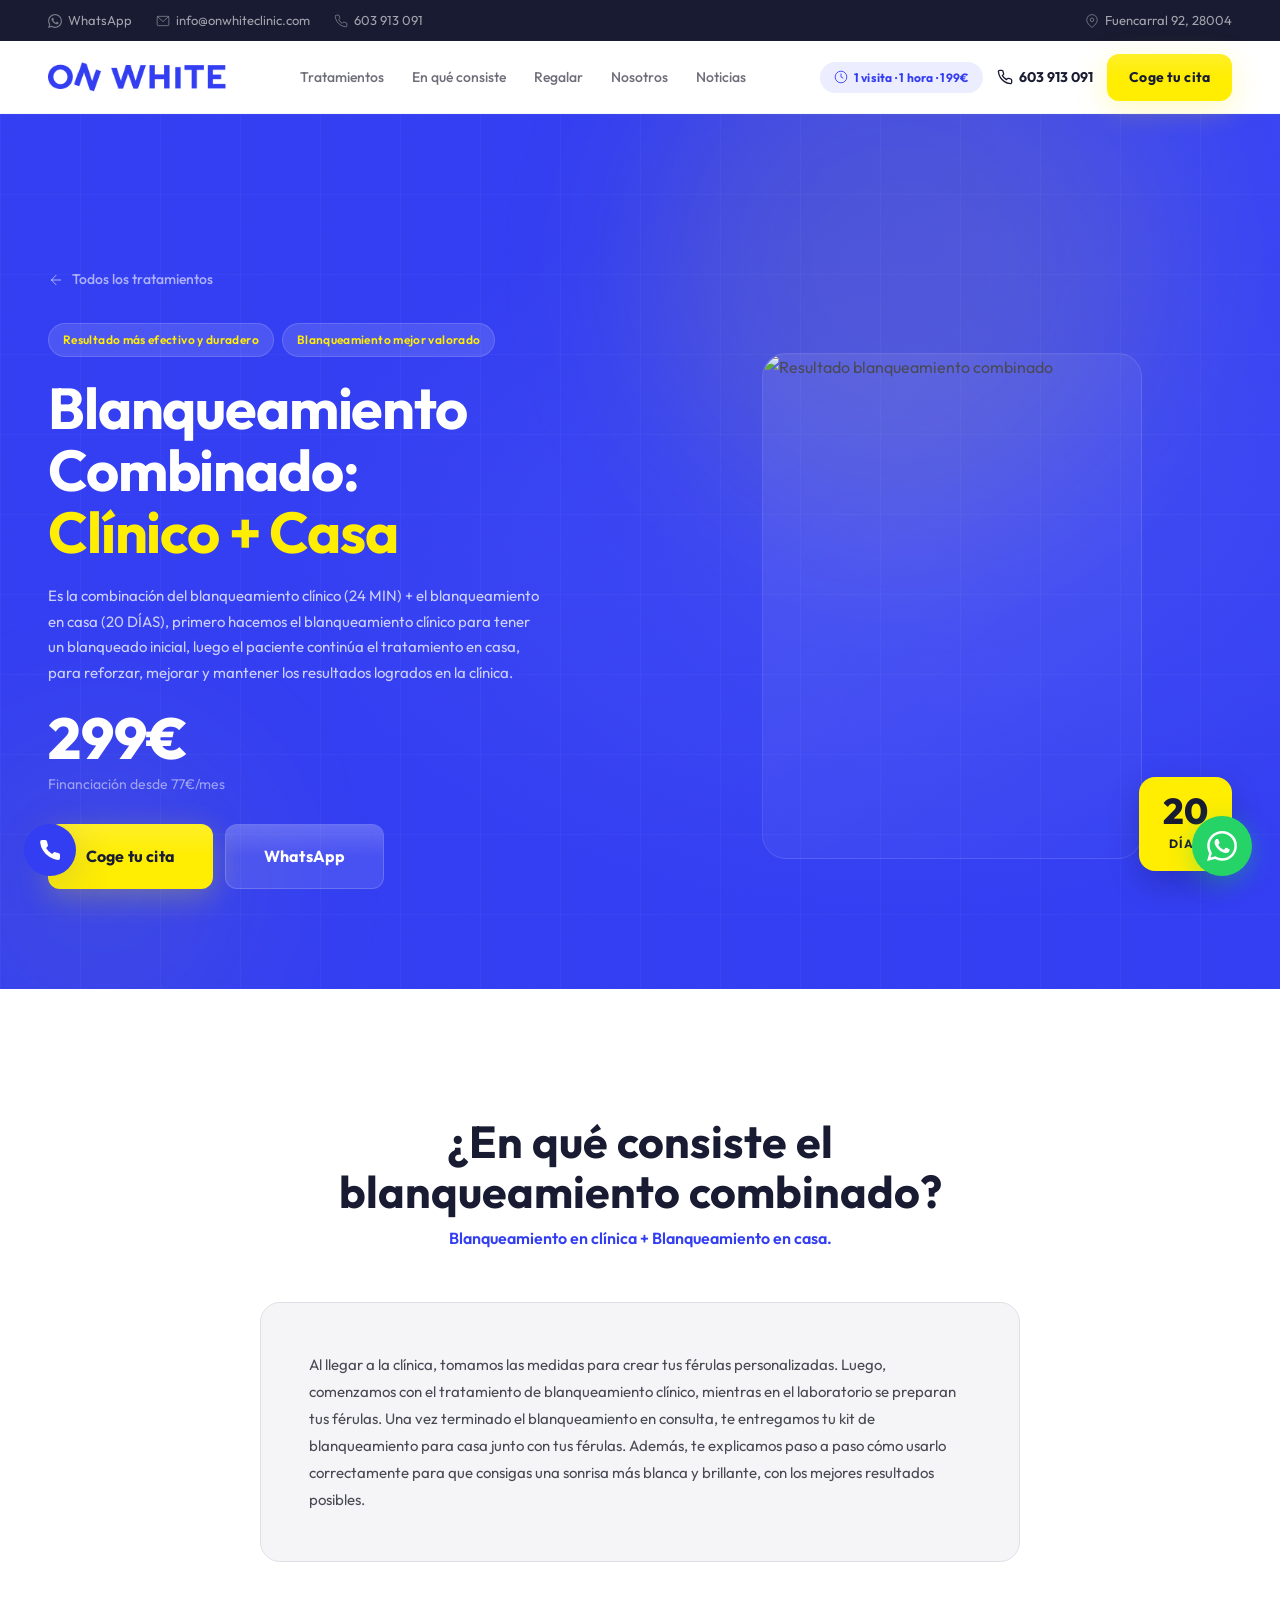
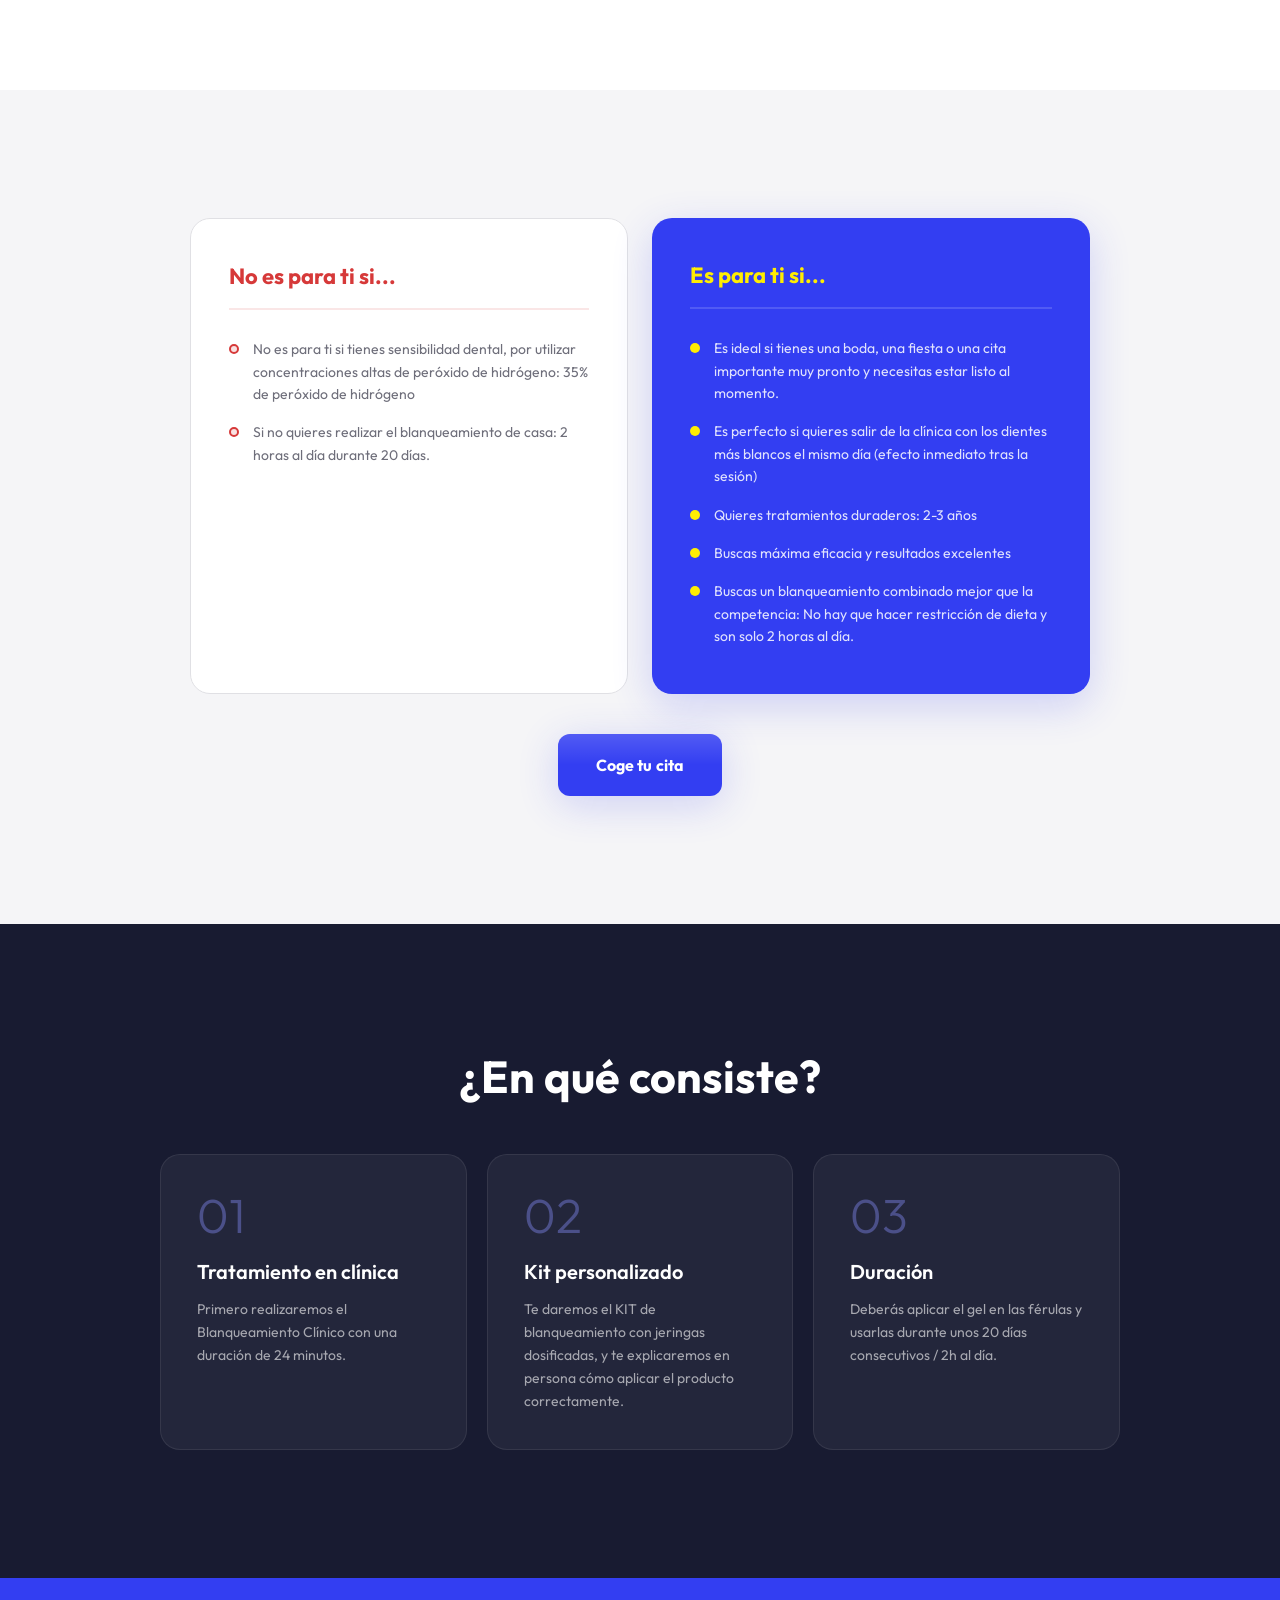
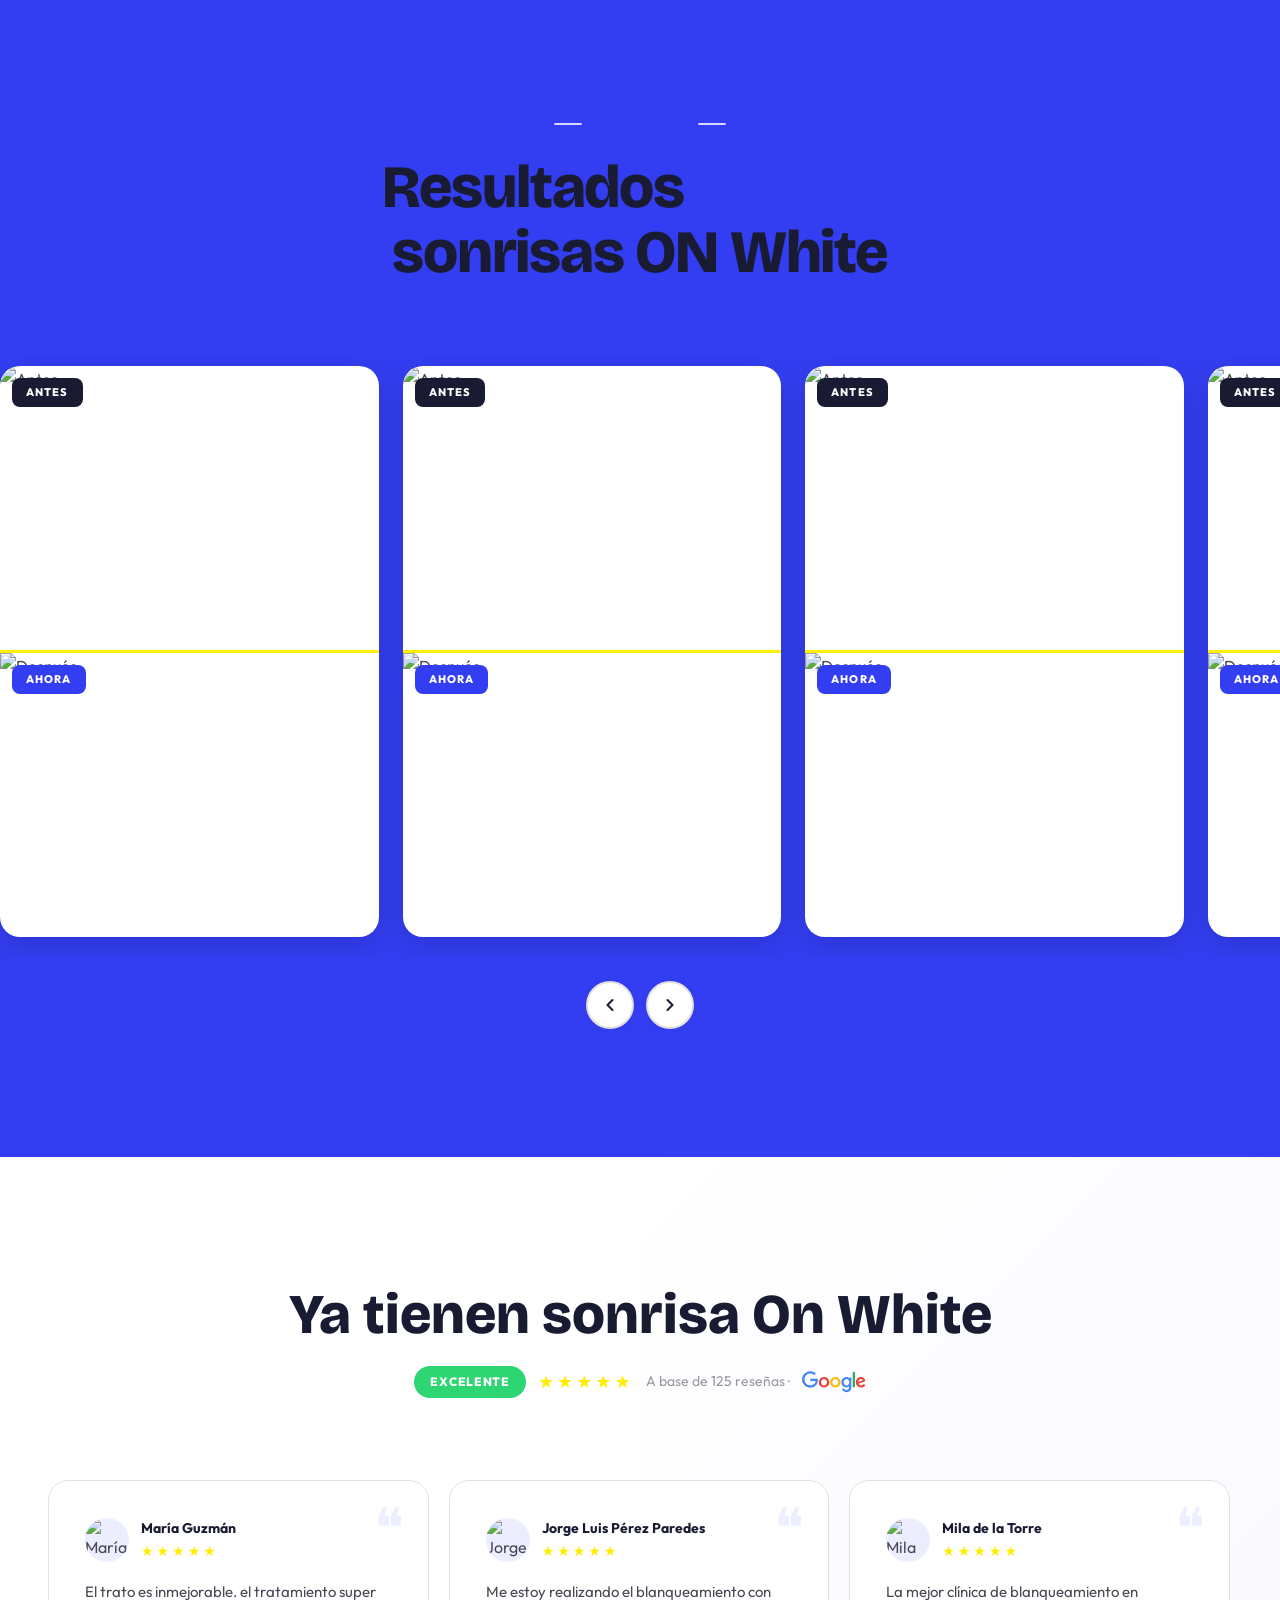
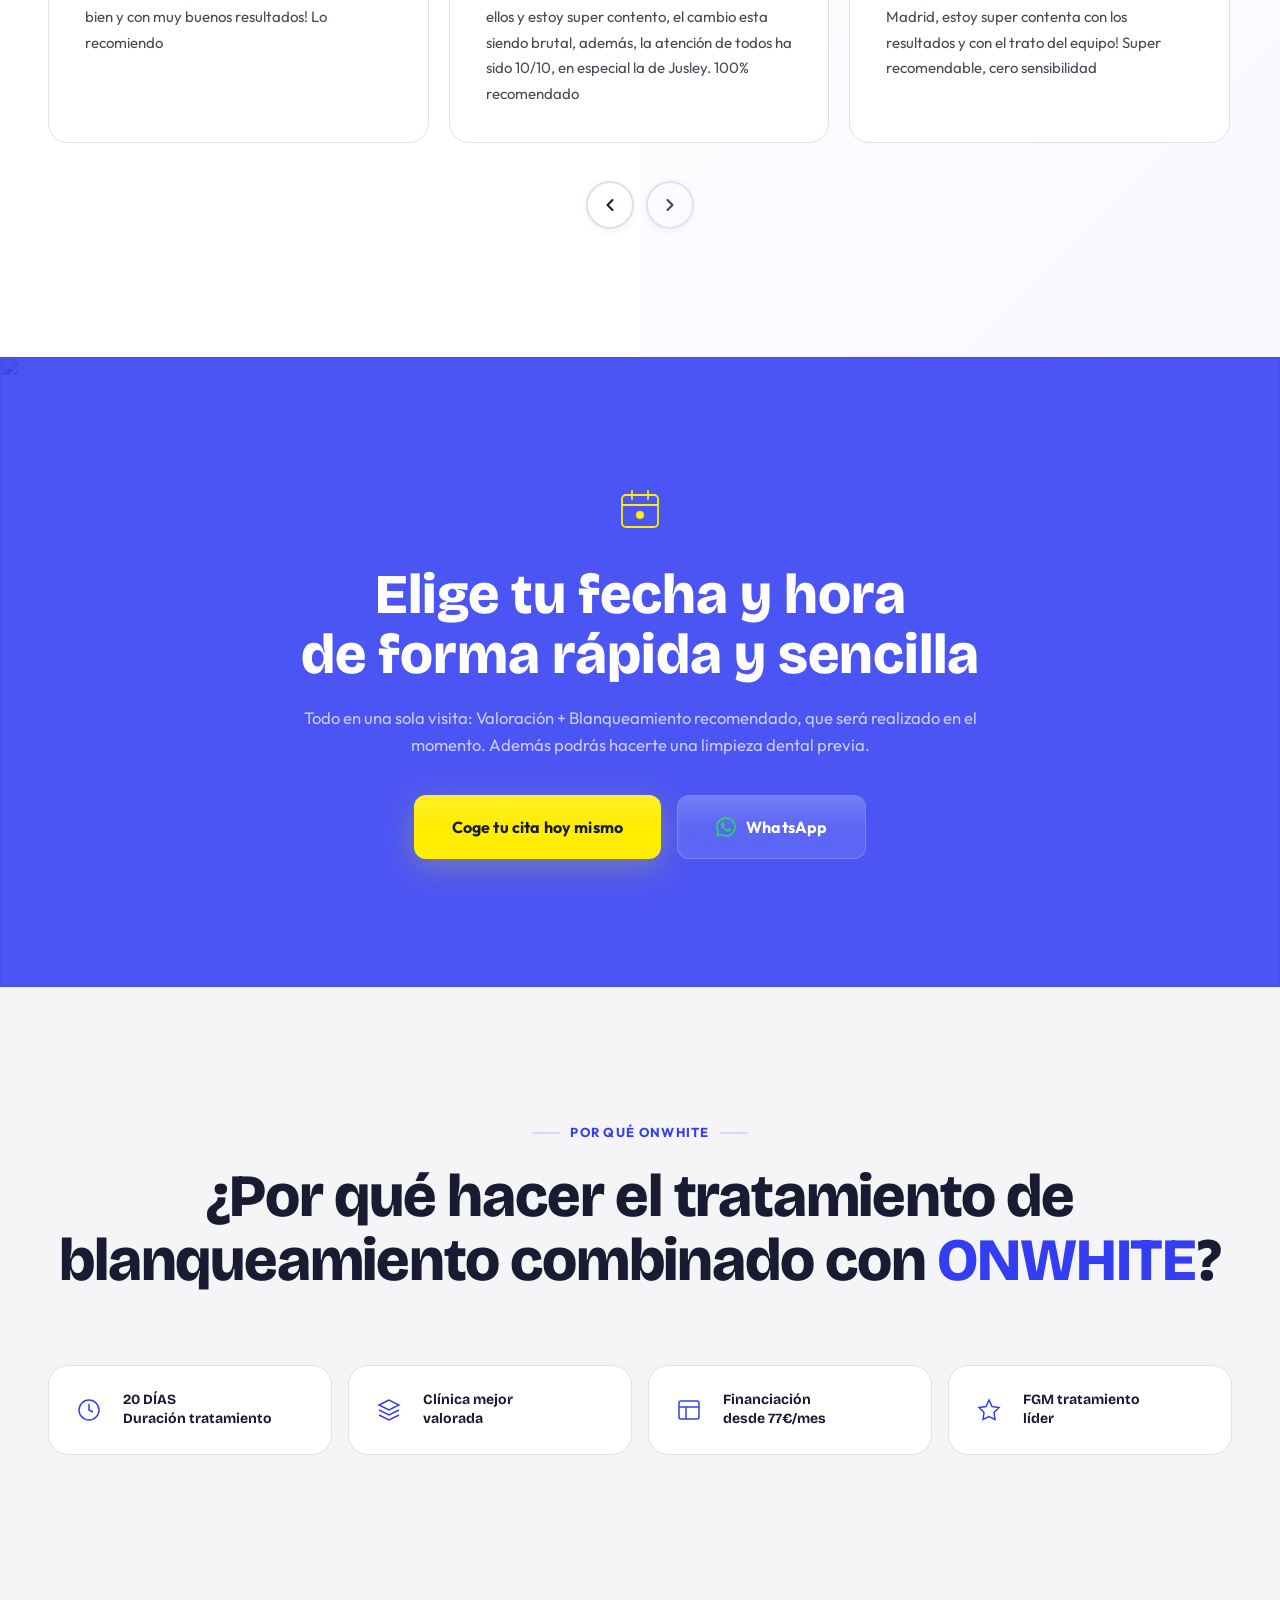
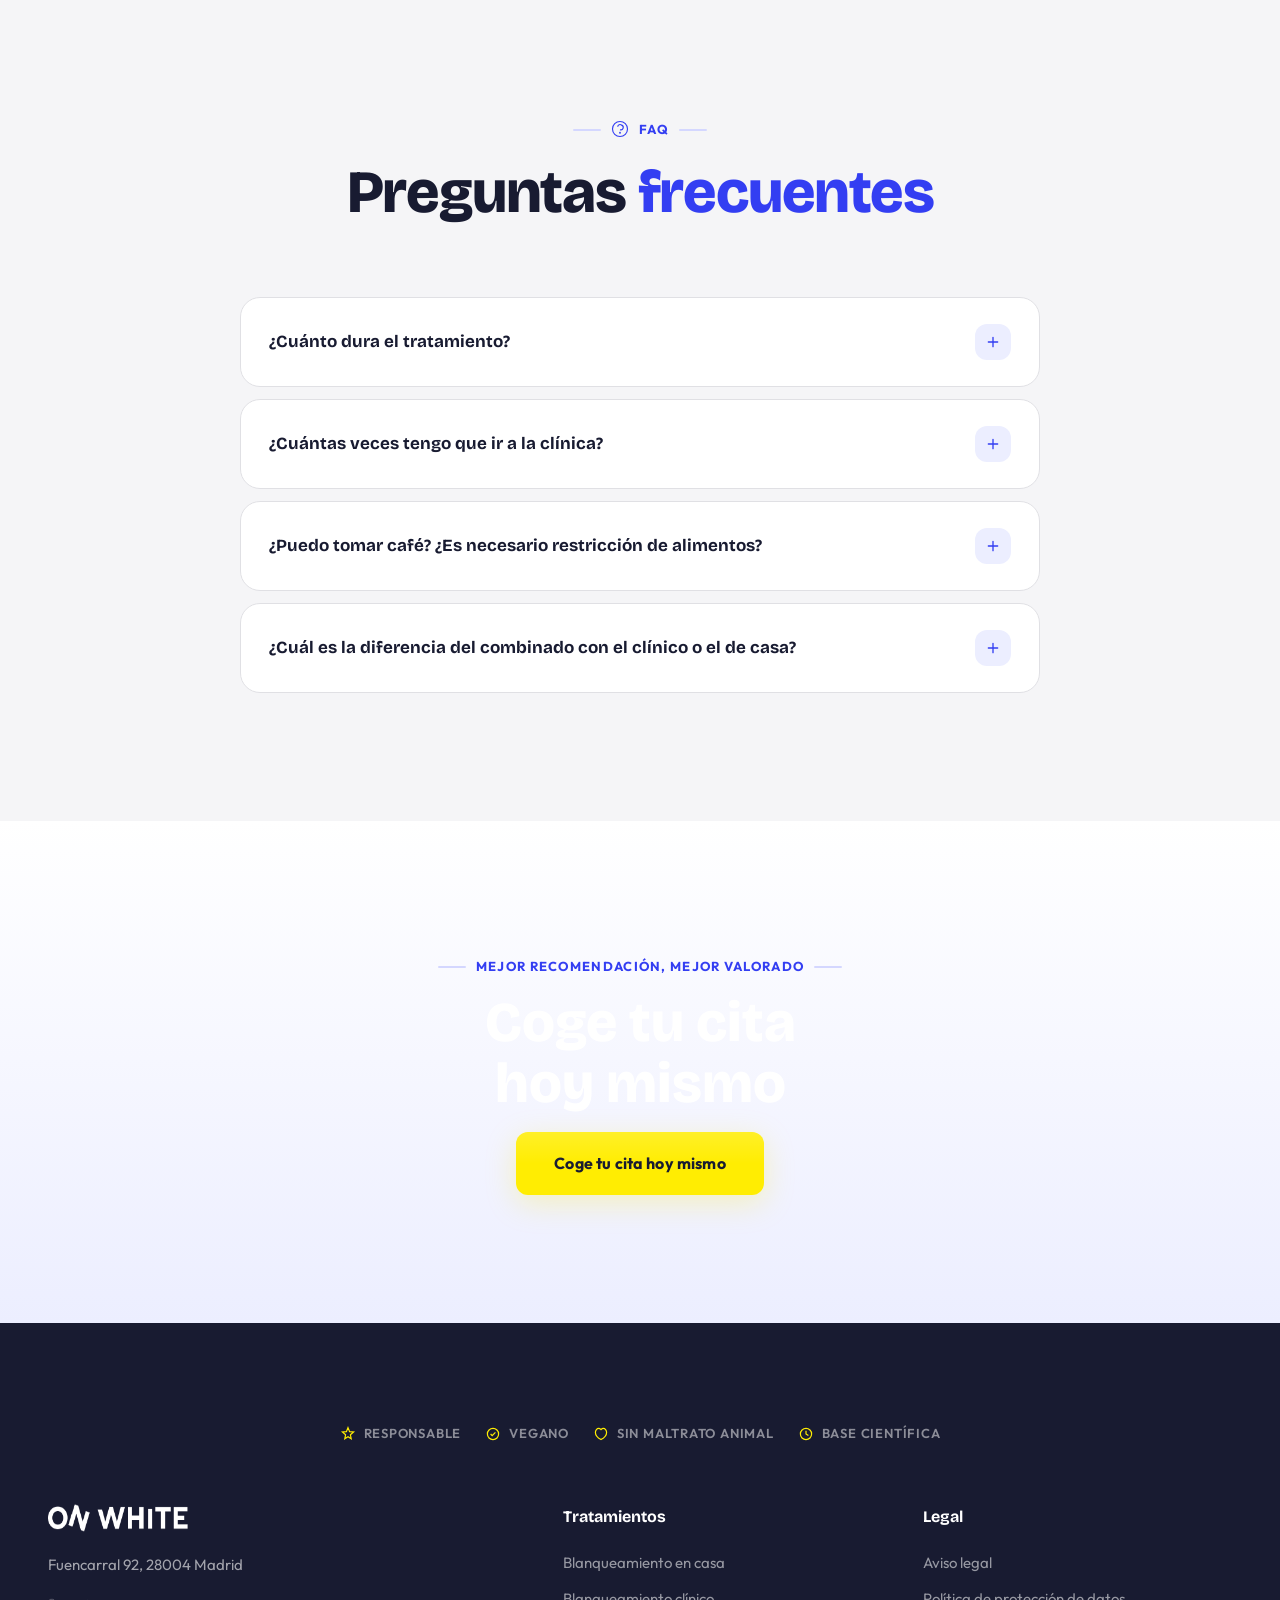
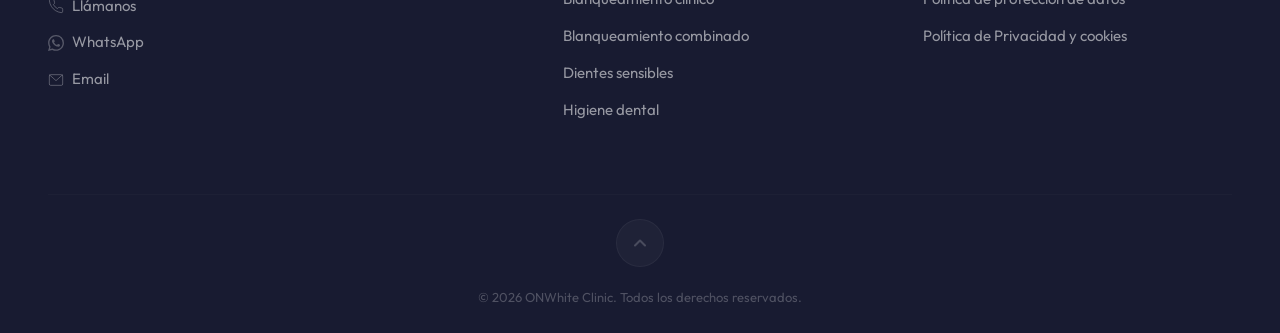
==== commit f028962f: "feat: propuesta caducada: sus páginas llevan al aviso Enviada el 16-abr-2026; ya no debe verse. inde" ====
--- a/prototype/blanqueamiento-combinado.html
+++ b/prototype/blanqueamiento-combinado.html
@@ -2,6 +2,17 @@
 <html lang="es">
 <head>
   <meta charset="UTF-8">
+<script>
+  /* Caducidad: la propuesta se ve 10 días desde su envío (16-abr-2026; el día de envío cuenta), hasta el 25-abr-2026
+     a las 23:59 de Madrid. Desde entonces, caducada.html. En local no caduca; ?caducada lo simula. */
+  (function () {
+    var fin = Date.UTC(2026, 3, 25, 22, 0);   // 26-abr-2026 00:00 en Madrid
+    if (/[?&]caducada\b/.test(location.search) || (/github\.io$/.test(location.hostname) && Date.now() >= fin)) {
+      document.documentElement.style.display = 'none';
+      location.replace('caducada.html');
+    }
+  })();
+</script>
   <meta name="viewport" content="width=device-width, initial-scale=1.0">
   <title>Blanqueamiento combinado: Clínico + Casa | ONWhite | Blanqueamiento X Dentistas</title>
   <meta name="description" content="Blanqueamiento combinado: clínico (24 MIN) + casa (20 DÍAS). El más valorado. 299 EUR. Reserva tu cita en ON WHITE Madrid.">
